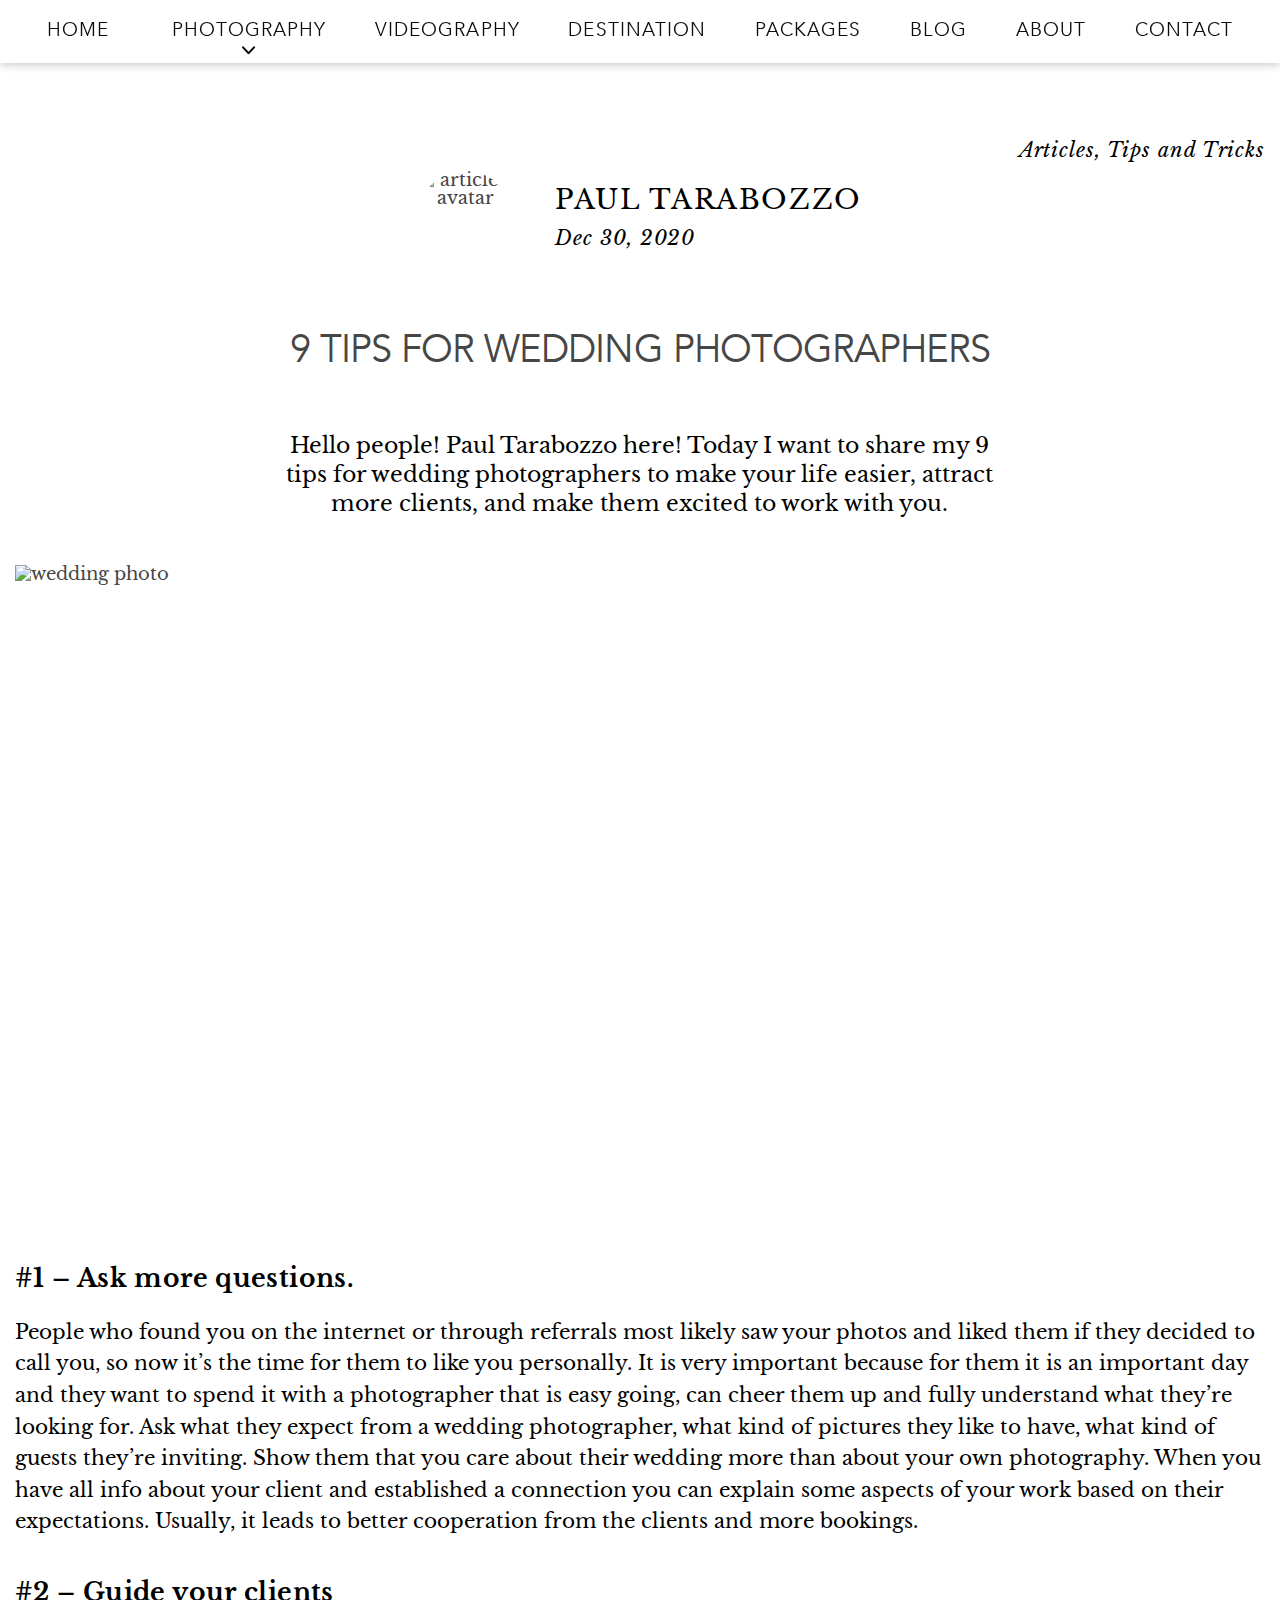
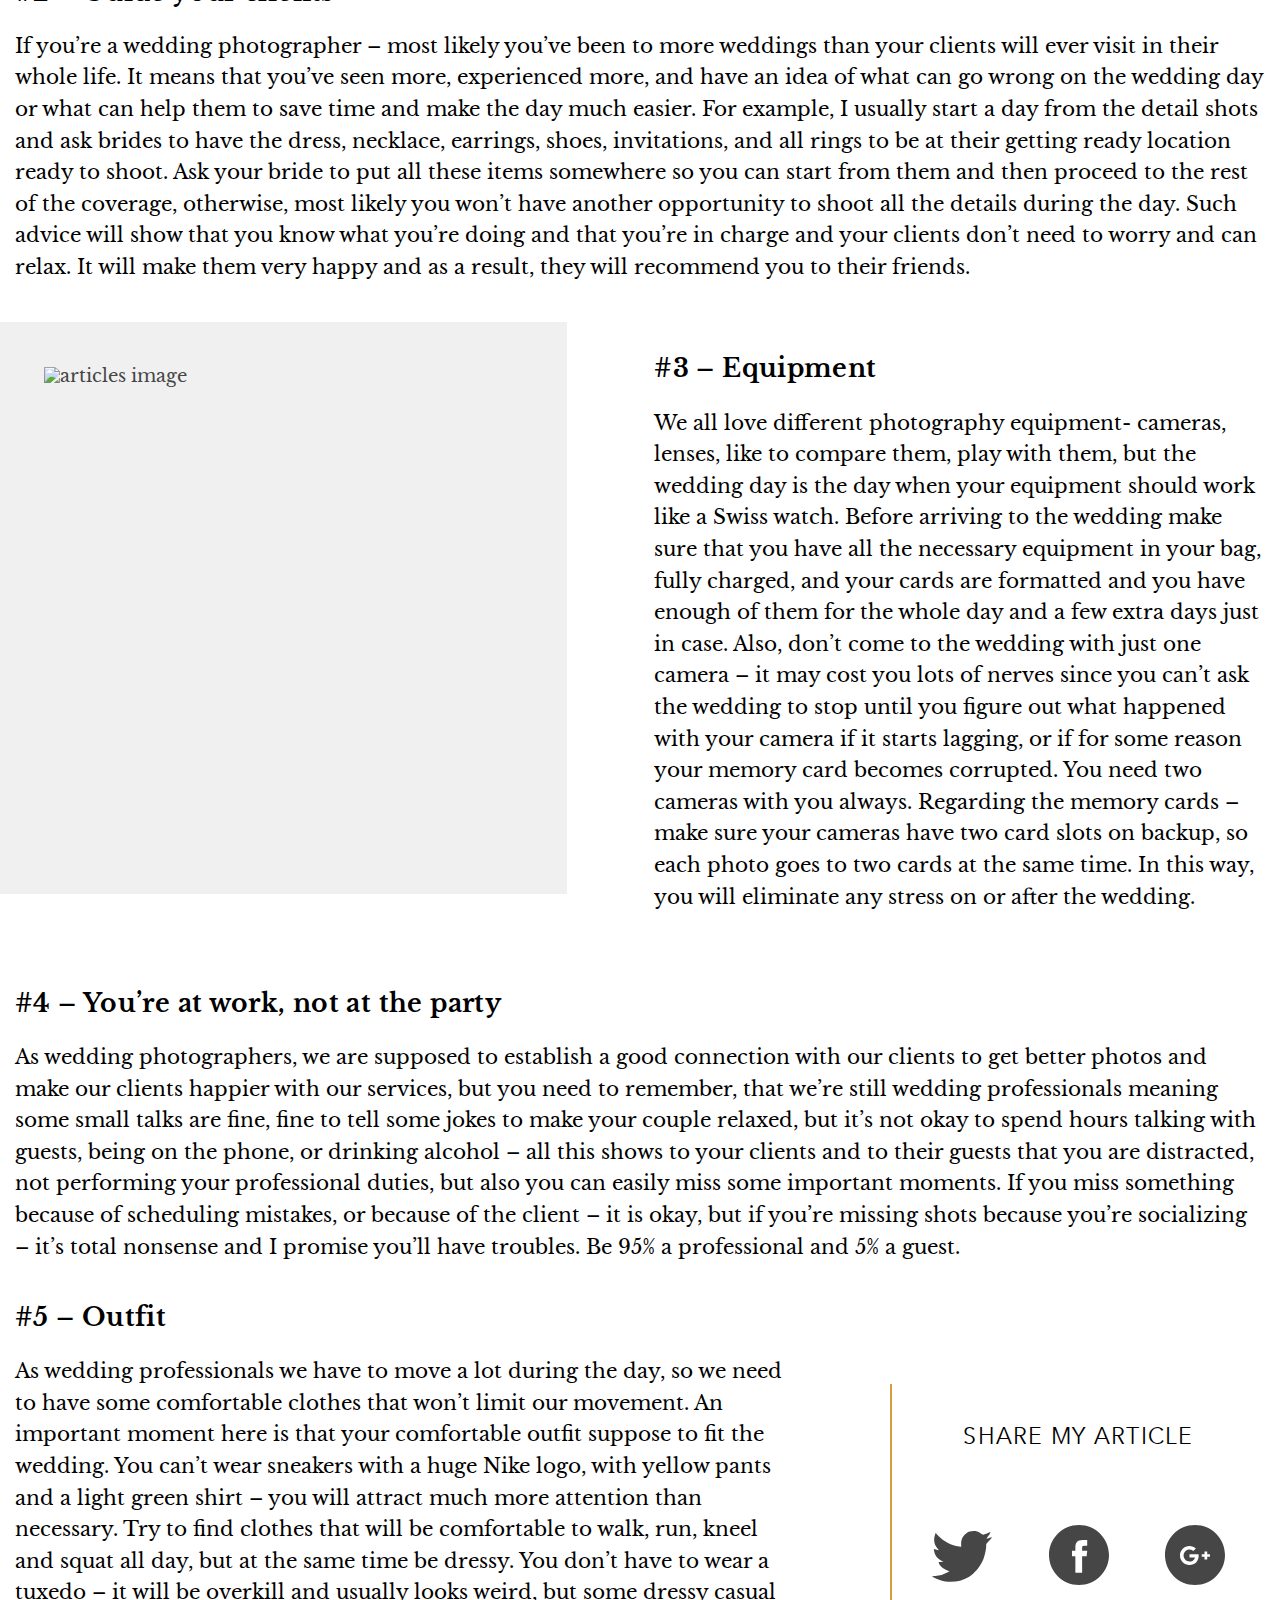
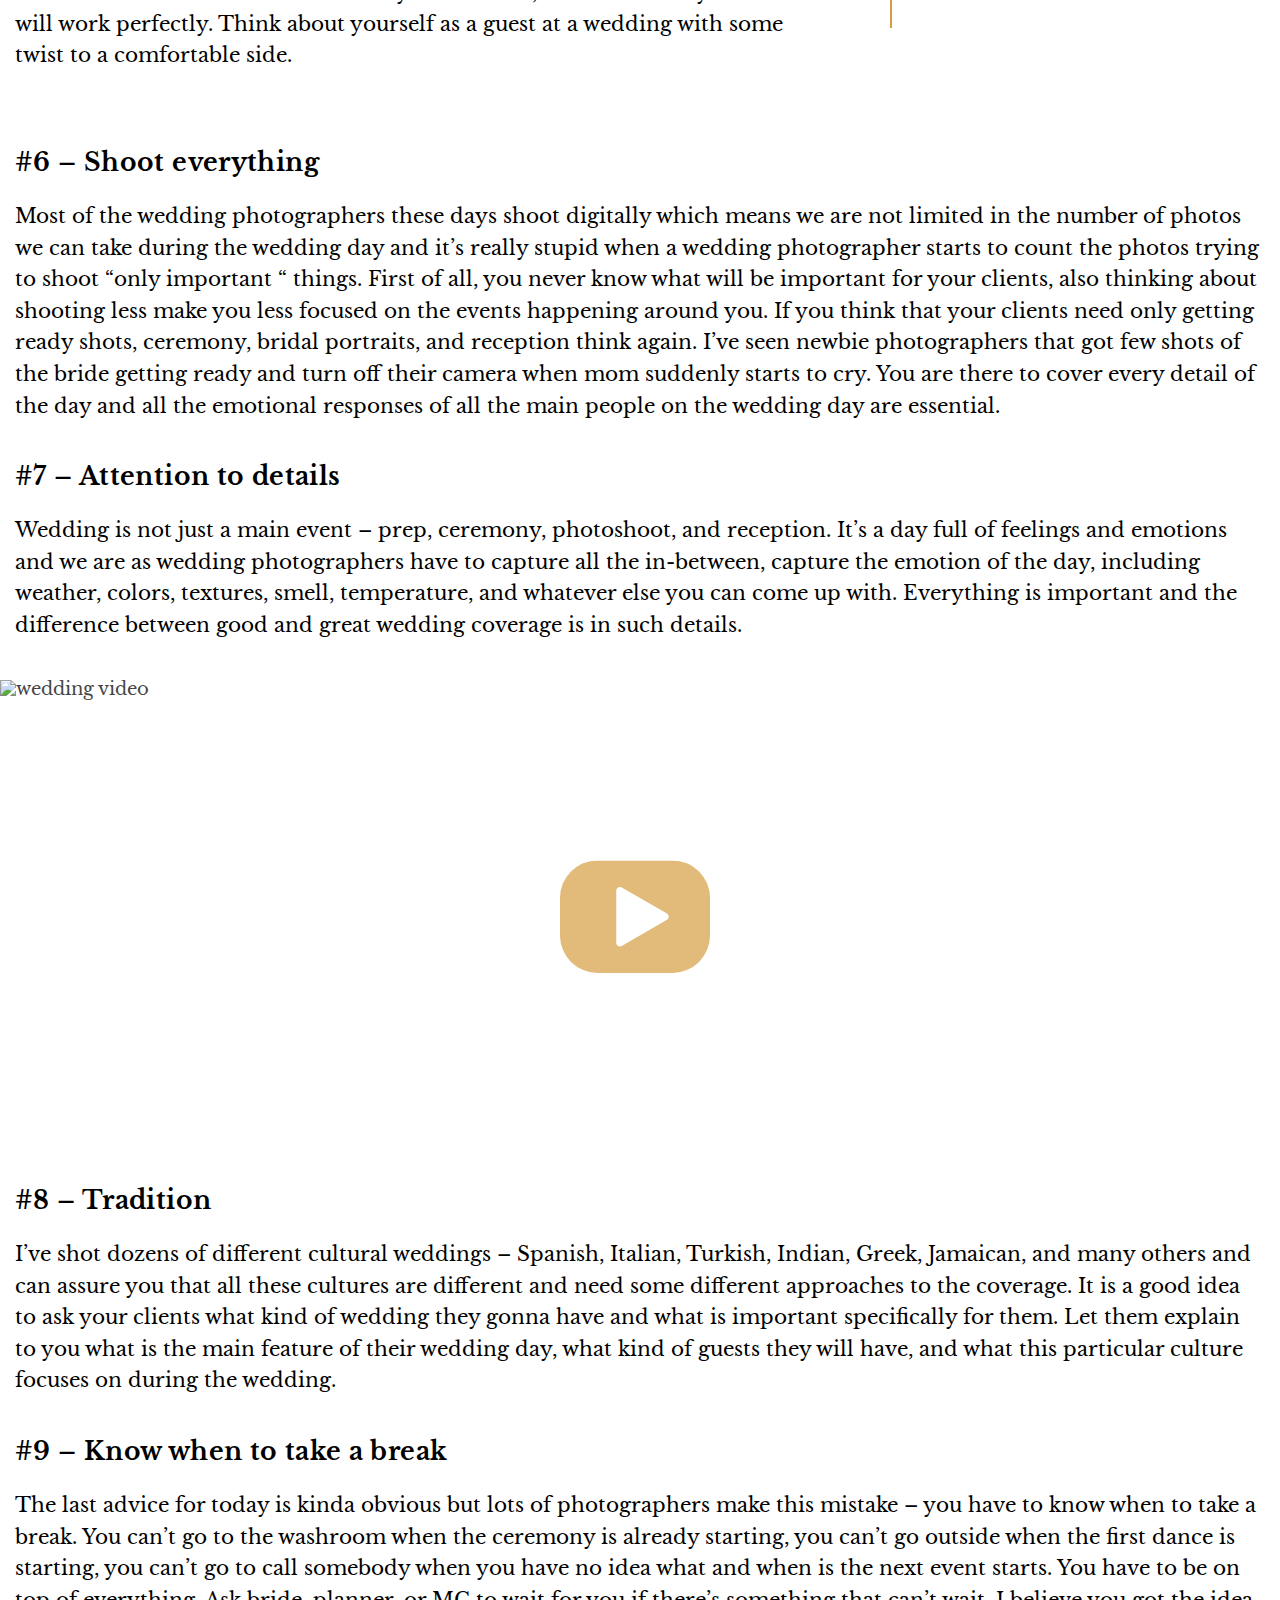
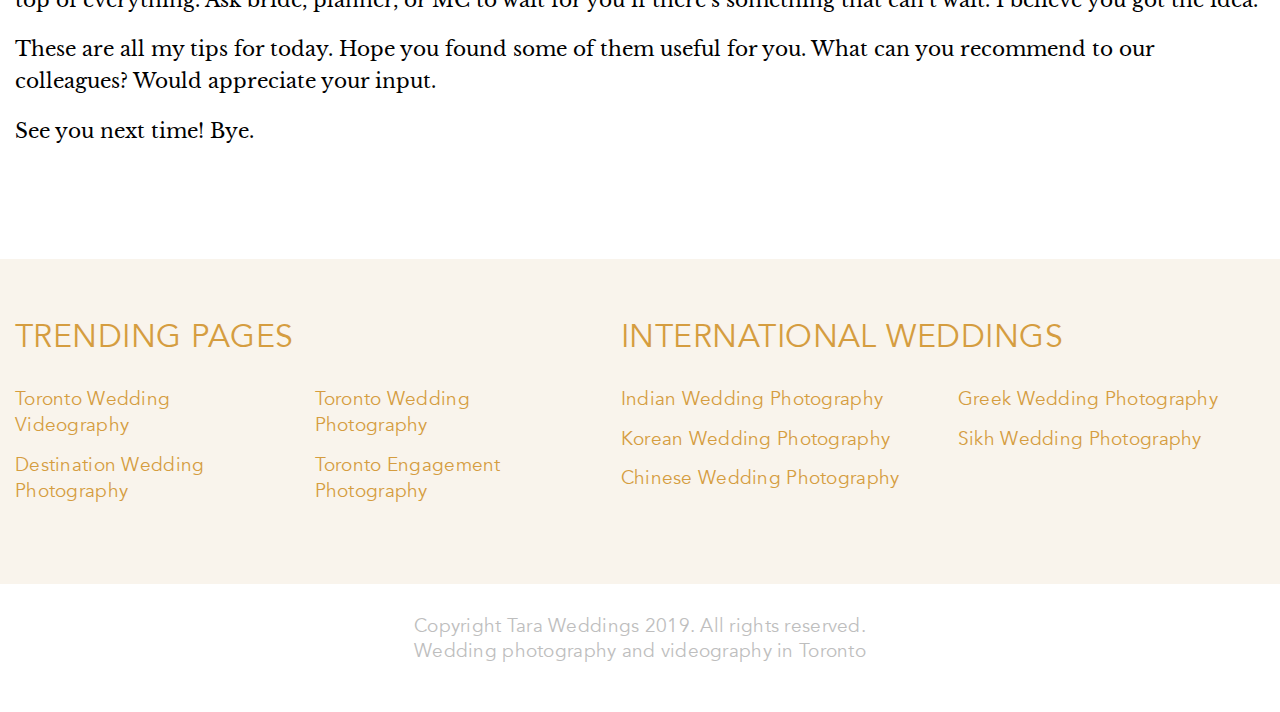
==== article.html @ 94c71ccd "Add files via upload" ====
<!DOCTYPE html>
<html lang="en">

<head>
	<title>Article</title>
	<meta charset="UTF-8">
	<meta name="format-detection" content="telephone=no">
	<link rel="stylesheet" href="css/style.min.css?_v=20220122193313">
	<link rel="shortcut icon" href="favicon.ico">
	<!-- <meta name="robots" content="noindex, nofollow"> -->
	<meta name="viewport" content="width=device-width, initial-scale=1.0">
</head>

<body>
	<div class="wrapper">
		<header data-scroll-show class="header">
			<div id="navbar" data-da=".mobile-menu, 991.98, 0" class="header__menu menu">
				<div class="menu__container">
					<nav class="menu__body">
						<ul data-spollers="991.98,max" data-one-spoller class="menu__list">
							<li class="menu__item">
								<a href="index.html" class="menu__link">HOME</a>
							</li>
							<li class="menu__item">
								<a data-spoller href="" class="menu__link _icon-arrow-down">PHOTOGRAPHY</a>
								<ul class="menu__sub-list">
									<li class="menu__sub-item">
										<a href="#" class="menu__sub-link">WEDDINGS</a>
									</li>
									<li class="menu__sub-item">
										<a href="#" class="menu__sub-link">ENGAGEMENTS</a>
									</li>
									<li class="menu__sub-item">
										<a href="#" class="menu__sub-link">FAMILY</a>
									</li>
								</ul>
							</li>
							<li class="menu__item">
								<a href="" class="menu__link">VIDEOGRAPHY</a>
							</li>
							<li class="menu__item">
								<a href="" class="menu__link">DESTINATION</a>
							</li>
							<li class="menu__item">
								<a href="packages.html" class="menu__link">PACKAGES</a>
							</li>
							<li class="menu__item">
								<a href="blog.html" class="menu__link">BLOG</a>
							</li>
							<li class="menu__item">
								<a href="" class="menu__link">ABOUT</a>
							</li>
							<li class="menu__item">
								<a href="contact.html" class="menu__link">CONTACT</a>
							</li>
						</ul>
					</nav>
				</div>
			</div>
			<button type="button" class="icon-menu"><span></span></button>
			<div class="mobile-menu">
			</div>
		</header>
		<main class="page">

			<section class="page__articles articles">
				<div class="articles__container">
					<div class="articles__header">
						<div class="articles__label">Articles, Tips and Tricks</div>
						<div class="articles__logo">
							<div class="articles__avatar-ibg">
								<picture><source srcset="img/articles/avatar.webp" type="image/webp"><img src="img/articles/avatar.jpg?_v=1642872793766" alt="articles avatar"></picture>
							</div>
							<div class="articles__descr">
								<div class="articles__name">Paul Tarabozzo</div>
								<date class="articles__date">Dec 30, 2020</date>
							</div>
						</div>
						<h2 class="articles__title">9 TIPS FOR WEDDING PHOTOGRAPHERS </h2>
						<p class="articles__text">Hello people! Paul Tarabozzo here! Today I want to share my 9 tips for wedding
							photographers to make your life easier, attract more clients, and make them excited to work with you.</p>
					</div>
					<div class="articles__body">
						<div class="articles__main-image-ibg">
							<picture><source srcset="img/articles/main-img.webp" type="image/webp"><img src="img/articles/main-img.jpg?_v=1642872793766" alt="wedding photo"></picture>
						</div>
						<div class="articles__block">
							<div class="articles__subtitle subtitle">#1 – Ask more questions.</div>
							<p class="articles__info">People who found you on the internet or through referrals most likely saw your
								photos and liked them if they decided to call you, so now it’s the time for them to like you personally.
								It is very important because for them it is an important day and they want to spend it with a
								photographer
								that is easy going, can cheer them up and fully understand what they’re looking for. Ask what they
								expect
								from a wedding photographer, what kind of pictures they like to have, what kind of guests they’re
								inviting. Show them that you care about their wedding more than about your own photography. When you
								have
								all info about your client and established a connection you can explain some aspects of your work based
								on
								their expectations. Usually, it leads to better cooperation from the clients and more bookings.</p>
						</div>
						<div class="articles__block">
							<div class="articles__subtitle subtitle">#2 – Guide your clients</div>
							<p class="articles__info">If you’re a wedding photographer – most likely you’ve been to more weddings than
								your clients will ever visit in their whole life. It means that you’ve seen more, experienced more, and
								have an idea of what can go wrong on the wedding day or what can help them to save time and make the day
								much easier. For example, I usually start a day from the detail shots and ask brides to have the dress,
								necklace, earrings, shoes, invitations, and all rings to be at their getting ready location ready to
								shoot. Ask your bride to put all these items somewhere so you can start from them and then proceed to
								the
								rest of the coverage, otherwise, most likely you won’t have another opportunity to shoot all the details
								during the day. Such advice will show that you know what you’re doing and that you’re in charge and your
								clients don’t need to worry and can relax. It will make them very happy and as a result, they will
								recommend you to their friends.</p>
						</div>
						<div class="articles__inner articles__inner-mod">
							<div class="articles__image-ibg">
								<picture><source srcset="img/articles/01.webp" type="image/webp"><img src="img/articles/01.jpg?_v=1642872793766" alt="articles image"></picture>
							</div>
							<div class="articles__block">
								<div class="articles__subtitle subtitle">#3 – Equipment</div>
								<p class="articles__info">We all love different photography equipment- cameras, lenses, like to compare
									them, play with them, but the wedding day is the day when your equipment should work like a Swiss
									watch.
									Before arriving to the wedding make sure that you have all the necessary equipment in your bag, fully
									charged, and your cards are formatted and you have enough of them for the whole day and a few extra
									days
									just in case. Also, don’t come to the wedding with just one camera – it may cost you lots of nerves
									since you can’t ask the wedding to stop until you figure out what happened with your camera if it
									starts
									lagging, or if for some reason your memory card becomes corrupted. You need two cameras with you
									always.
									Regarding the memory cards – make sure your cameras have two card slots on backup, so each photo goes
									to
									two cards at the same time. In this way, you will eliminate any stress on or after the wedding.</p>
							</div>
						</div>
						<div class="articles__block">
							<div class="articles__subtitle subtitle">#4 – You’re at work, not at the party</div>
							<p class="articles__info">As wedding photographers, we are supposed to establish a good connection with
								our
								clients to get better photos and make our clients happier with our services, but you need to remember,
								that we’re still wedding professionals meaning some small talks are fine, fine to tell some jokes to
								make
								your couple relaxed, but it’s not okay to spend hours talking with guests, being on the phone, or
								drinking
								alcohol – all this shows to your clients and to their guests that you are distracted, not performing
								your
								professional duties, but also you can easily miss some important moments. If you miss something because
								of
								scheduling mistakes, or because of the client – it is okay, but if you’re missing shots because you’re
								socializing – it’s total nonsense and I promise you’ll have troubles. Be 95% a professional and 5% a
								guest.</p>
						</div>
						<div class="articles__inner">
							<div class="articles__block">
								<div class="articles__subtitle subtitle">#5 – Outfit</div>
								<p class="articles__info">As wedding professionals we have to move a lot during the day, so we need to
									have some comfortable clothes that won’t limit our movement. An important moment here is that your
									comfortable outfit suppose to fit the wedding. You can’t wear sneakers with a huge Nike logo, with
									yellow pants and a light green shirt – you will attract much more attention than necessary. Try to
									find
									clothes that will be comfortable to walk, run, kneel and squat all day, but at the same time be
									dressy.
									You don’t have to wear a tuxedo – it will be overkill and usually looks weird, but some dressy casual
									will work perfectly. Think about yourself as a guest at a wedding with some twist to a comfortable
									side.
								</p>
							</div>
							<div class="articles__social">
								<div class="articles__social-label">SHARE MY ARTICLE</div>
								<div class="articles__social-wrapper">
									<a class="articles__social-icon" href="#">
										<svg width="60" height="60" viewBox="0 0 60 60" fill="none" xmlns="http://www.w3.org/2000/svg">
											<path d="M29.1334 19.4984L29.2635 21.6932L27.0958 21.4244C19.2055 20.3942 12.3123 16.9005 6.45964 11.0328L3.59832 8.12141L2.86132 10.2714C1.3006 15.0641 2.29773 20.1255 5.54922 23.5296C7.28336 25.4108 6.89318 25.6796 3.9018 24.5598C2.86132 24.2015 1.9509 23.9327 1.86419 24.0671C1.56072 24.3806 2.6012 28.4566 3.42491 30.0691C4.5521 32.3087 6.84982 34.5035 9.36432 35.8024L11.4886 36.8326L8.97414 36.8774C6.54635 36.8774 6.45964 36.9222 6.71976 37.8628C7.58683 40.7742 11.0117 43.8648 14.8268 45.2086L17.5147 46.1492L15.1737 47.5825C11.7054 49.6429 7.63018 50.8075 3.55497 50.8971C1.60407 50.9419 0 51.121 0 51.2554C0 51.7033 5.2891 54.2116 8.36719 55.197C17.6014 58.1085 28.5698 56.8543 36.807 51.8825C42.6597 48.344 48.5123 41.3117 51.2436 34.5035C52.7176 30.8754 54.1916 24.2463 54.1916 21.0661C54.1916 19.0057 54.3217 18.7369 56.7495 16.2734C58.1801 14.8401 59.5241 13.2724 59.7842 12.8245C60.2177 11.9735 60.1744 11.9735 57.9634 12.7349C54.2783 14.0787 53.7581 13.8995 55.5789 11.8839C56.9229 10.4506 58.527 7.85267 58.527 7.09122C58.527 6.95684 57.8767 7.1808 57.1397 7.58392C56.3593 8.03183 54.6252 8.7037 53.3246 9.10682L50.9835 9.86827L48.8592 8.39016C47.6886 7.58392 46.0412 6.68809 45.1741 6.41935C42.9631 5.79227 39.5816 5.88185 37.5873 6.59851C32.1682 8.61412 28.7432 13.8099 29.1334 19.4984Z" fill="#464646" />
										</svg>
									</a>
									<a class="articles__social-icon" href="#">
										<svg width="60" height="60" viewBox="0 0 60 60" fill="none" xmlns="http://www.w3.org/2000/svg">
											<path fill-rule="evenodd" clip-rule="evenodd" d="M30 0C13.4315 0 0 13.4315 0 30C0 46.5685 13.4315 60 30 60C46.5685 60 60 46.5685 60 30C60 13.4315 46.5685 0 30 0ZM33.127 31.3178V47.6393H26.3739V31.3184H23.0001V25.6939H26.3739V22.317C26.3739 17.7285 28.279 15 33.6916 15H38.1977V20.6251H35.3811C33.2741 20.6251 33.1347 21.4112 33.1347 22.8781L33.127 25.6933H38.2296L37.6325 31.3178H33.127Z" fill="#464646" />
										</svg>
									</a>
									<a class="articles__social-icon" href="#">
										<svg width="60" height="60" viewBox="0 0 60 60" fill="none" xmlns="http://www.w3.org/2000/svg">
											<path fill-rule="evenodd" clip-rule="evenodd" d="M0 30C0 13.4315 13.4315 0 30 0C46.5685 0 60 13.4315 60 30C60 46.5685 46.5685 60 30 60C13.4315 60 0 46.5685 0 30ZM24.51 29.1429V32.4H29.9158C29.6979 33.7979 28.2818 36.4986 24.51 36.4986C21.2556 36.4986 18.6003 33.8114 18.6003 30.5C18.6003 27.1886 21.2556 24.5014 24.51 24.5014C26.3618 24.5014 27.601 25.2886 28.309 25.9672L30.8962 23.4836C29.235 21.9364 27.0835 21 24.51 21C19.2403 21 14.9783 25.2479 14.9783 30.5C14.9783 35.7522 19.2403 40 24.51 40C30.0111 40 33.6604 36.1457 33.6604 30.7172C33.6604 30.0929 33.5923 29.6179 33.5106 29.1429H24.51ZM42.2117 29.1428H44.9351V31.8571H42.2117V34.5714H39.4884V31.8571H36.7651V29.1428H39.4884V26.4286H42.2117V29.1428Z" fill="#464646" />
										</svg>
									</a>
								</div>
							</div>
						</div>
						<div class="articles__block">
							<div class="articles__subtitle subtitle">#6 – Shoot everything</div>
							<p class="articles__info">Most of the wedding photographers these days shoot digitally which means we are
								not limited in the number of photos we can take during the wedding day and it’s really stupid when a
								wedding photographer starts to count the photos trying to shoot “only important “ things. First of all,
								you never know what will be important for your clients, also thinking about shooting less make you less
								focused on the events happening around you. If you think that your clients need only getting ready
								shots, ceremony, bridal portraits, and reception think again. I’ve seen newbie photographers that got
								few shots of the bride getting ready and turn off their camera when mom suddenly starts to cry. You are
								there to cover every detail of the day and all the emotional responses of all the main people on the
								wedding day are essential.</p>
						</div>
						<div class="articles__block">
							<div class="articles__subtitle subtitle">#7 – Attention to details</div>
							<p class="articles__info">Wedding is not just a main event – prep, ceremony, photoshoot, and reception.
								It’s a day full of feelings and emotions and we are as wedding photographers have to capture all the
								in-between, capture the emotion of the day, including weather, colors, textures, smell, temperature, and
								whatever else you can come up with. Everything is important and the difference between good and great
								wedding coverage is in such details.</p>
						</div>
						<div class="articles__video">
							<div class="articles__video-image-ibg">
								<picture><source srcset="img/articles/video-bg.webp" type="image/webp"><img src="img/articles/video-bg.jpg?_v=1642872793766" alt="wedding video"></picture>
							</div>
							<div class="articles__video-button" data-popup="#video">
								<svg width="200" height="150" viewBox="0 0 200 150" fill="none" xmlns="http://www.w3.org/2000/svg">
									<rect width="200" height="150" rx="50" fill="#D59D40" fill-opacity="0.7" />
									<path d="M142.125 70.4534C142.451 70.6413 142.613 70.7353 142.723 70.8066C145.759 72.7781 145.759 77.2219 142.723 79.1934C142.613 79.2647 142.451 79.3587 142.125 79.5466L82.875 113.755C82.5494 113.943 82.3866 114.037 82.27 114.096C79.0448 115.739 75.1963 113.517 75.0069 109.903C75 109.772 75 109.584 75 109.208V40.792C75 40.416 75 40.2281 75.0069 40.0973C75.1963 36.4826 79.0448 34.2606 82.27 35.904C82.3866 35.9634 82.5494 36.0574 82.875 36.2454L142.125 70.4534Z" fill="white" />
								</svg>
							</div>
						</div>
						<div class="articles__block">
							<div class="articles__subtitle subtitle">#8 – Tradition</div>
							<p class="articles__info">I’ve shot dozens of different cultural weddings – Spanish, Italian, Turkish,
								Indian, Greek, Jamaican, and many others and can assure you that all these cultures are different and
								need some different approaches to the coverage. It is a good idea to ask your clients what kind of
								wedding they gonna have and what is important specifically for them. Let them explain to you what is the
								main feature of their wedding day, what kind of guests they will have, and what this particular culture
								focuses on during the wedding.</p>
						</div>
						<div class="articles__block">
							<div class="articles__subtitle subtitle">#9 – Know when to take a break</div>
							<p class="articles__info">The last advice for today is kinda obvious but lots of photographers make this
								mistake – you have to know when to take a break. You can’t go to the washroom when the ceremony is
								already starting, you can’t go outside when the first dance is starting, you can’t go to call somebody
								when you have no idea what and when is the next event starts. You have to be on top of everything. Ask
								bride, planner, or MC to wait for you if there’s something that can’t wait. I believe you got the idea.
							</p>
							<p class="articles__info">These are all my tips for today. Hope you found some of them useful for you.
								What can you recommend to our colleagues? Would appreciate your input.
							</p>
							<p class="articles__info">See you next time! Bye.
							</p>
						</div>
					</div>
				</div>
			</section>

		</main>
		<footer class="footer">
			<div class="footer__header header-footer">
				<div class="header-footer__container">
					<div data-spollers="991.98" class="header-footer__column">
						<div class="header-footer__item">
							<button type="button" data-spoller class="header-footer__title _icon-arrow-down">TRENDING PAGES</button>
							<div class="header-footer__spoller">
								<div class="header-footer__inner">
									<div class="header-footer__block">
										<a class="header-footer__link" href="#">Toronto Wedding Videography</a>
										<a class="header-footer__link" href="#">Destination Wedding Photography</a>
									</div>
									<div class="header-footer__block">
										<a class="header-footer__link" href="#">Toronto Wedding Photography</a>
										<a class="header-footer__link" href="#">Toronto Engagement Photography</a>
									</div>
								</div>
							</div>
						</div>
					</div>
					<div data-spollers="991.98" class="header-footer__column">
						<div class="header-footer__item">
							<button type="button" data-spoller class="header-footer__title _icon-arrow-down">INTERNATIONAL WEDDINGS</button>
							<div class="header-footer__spoller">
								<div class="header-footer__inner">
									<div class="header-footer__block">
										<a class="header-footer__link" href="#">Indian Wedding Photography</a>
										<a class="header-footer__link" href="#">Korean Wedding Photography</a>
										<a class="header-footer__link" href="#">Chinese Wedding Photography</a>
									</div>
									<div class="header-footer__block">
										<a class="header-footer__link" href="#">Greek Wedding Photography</a>
										<a class="header-footer__link" href="#">Sikh Wedding Photography</a>
									</div>
								</div>
							</div>
						</div>
					</div>
				</div>
			</div>
			<div class="footer__copy copy-footer">
				<div class="copy-footer__container">
					<div class="copy-footer__body">
						<p>Copyright Tara Weddings 2019. All rights reserved.</p>
						<p> Wedding photography and videography in Toronto</p>
					</div>
				</div>
			</div>
		</footer>
	</div>
	<div id="video" aria-hidden="true" class="popup">
		<div class="popup__wrapper">
			<div class="popup__content">
				<iframe src="https://www.youtube.com/embed/ywnK_hHfkiA" title="YouTube video player" frameborder="0" allow="accelerometer; autoplay; clipboard-write; encrypted-media; gyroscope; picture-in-picture" allowfullscreen></iframe>
			</div>
		</div>
	</div>
	</div>
	<script src="js/app.min.js?_v=20220122193313"></script>
</body>

</html>
---- css/style.min.css ----
@font-face{font-family:Avenir;font-display:swap;src:url(../fonts/Avenir-Black.woff2) format("woff2"),url(../fonts/Avenir-Black.woff) format("woff");font-weight:900;font-style:normal}@font-face{font-family:Avenir;font-display:swap;src:url(../fonts/Avenir-Book.woff2) format("woff2"),url(../fonts/Avenir-Book.woff) format("woff");font-weight:500;font-style:normal}@font-face{font-family:Avenir;font-display:swap;src:url(../fonts/Avenir-Oblique.woff2) format("woff2"),url(../fonts/Avenir-Oblique.woff) format("woff");font-weight:400;font-style:normal}@font-face{font-family:LibreBaskerville;font-display:swap;src:url(../fonts/LibreBaskerville-Bold.woff2) format("woff2"),url(../fonts/LibreBaskerville-Bold.woff) format("woff");font-weight:700;font-style:normal}@font-face{font-family:"Baskerville SemiBold";font-display:swap;src:url("../fonts/Baskerville SemiBold.woff2") format("woff2"),url("../fonts/Baskerville SemiBold.woff") format("woff");font-weight:600;font-style:normal}@font-face{font-family:LibreBaskerville;font-display:swap;src:url(../fonts/LibreBaskerville-Italic.woff2) format("woff2"),url(../fonts/LibreBaskerville-Italic.woff) format("woff");font-weight:400;font-style:italic}@font-face{font-family:LibreBaskerville;font-display:swap;src:url(../fonts/LibreBaskerville-Regular.woff2) format("woff2"),url(../fonts/LibreBaskerville-Regular.woff) format("woff");font-weight:400;font-style:normal}@font-face{font-family:icons;font-display:swap;src:url(../fonts/icons.woff2) format("woff2"),url(../fonts/icons.woff) format("woff");font-weight:400;font-style:normal}.select_contact-us__select .select__value::before,[class*=_icon-]:before{font-family:icons;font-style:normal;font-weight:400;font-variant:normal;text-transform:none;line-height:1;-webkit-font-smoothing:antialiased;-moz-osx-font-smoothing:grayscale}[class*=_icon-]:before{display:block}._icon-rub:before{content:"\e900"}._icon-spoller-arrow:before{content:"\e901"}._icon-user:before{content:"\e902"}._icon-phone:before{content:"\e903"}._icon-search:before{content:"\e904"}._icon-mail:before{content:"\e905"}._icon-logo:before{content:"\e906"}._icon-favorite:before{content:"\e907"}._icon-footer-location:before{content:"\e908"}._icon-location:before{content:"\e909"}._icon-cart:before{content:"\e90a"}._icon-clock:before{content:"\e90b"}._icon-compare:before{content:"\e90c"}._icon-back-arrow:before{content:"\e90d"}._icon-arrow-down:before{content:"\e90e"}*{padding:0;margin:0;border:0}*,:after,:before{-webkit-box-sizing:border-box;box-sizing:border-box}body,html{height:100%;min-width:320px}body{color:#000;line-height:1;font-family:LibreBaskerville;font-size:1.125rem;-ms-text-size-adjust:100%;-moz-text-size-adjust:100%;-webkit-text-size-adjust:100%;-webkit-font-smoothing:antialiased;-moz-osx-font-smoothing:grayscale}button,input,textarea{font-family:LibreBaskerville;font-size:inherit}button{cursor:pointer;color:inherit;background-color:inherit}a{color:inherit}a:link,a:visited{text-decoration:none}a:hover{text-decoration:none}ul li{list-style:none}img{vertical-align:top}h1,h2,h3,h4,h5,h6{font-weight:inherit;font-size:inherit}body{font-weight:400;color:#464646}.wrapper{min-height:100%;display:-webkit-box;display:-ms-flexbox;display:flex;-webkit-box-orient:vertical;-webkit-box-direction:normal;-ms-flex-direction:column;flex-direction:column;overflow:hidden;position:relative}.wrapper>main{-webkit-box-flex:1;-ms-flex:1 1 auto;flex:1 1 auto}.wrapper>*{min-width:0}.wrapper::before{content:"";position:absolute;top:0;bottom:0;left:0;right:0;width:100%;height:100%;background-color:rgba(0,0,0,.25);z-index:1;opacity:0;visibility:hidden;-webkit-transition:all .5s ease 0s;-o-transition:all .5s ease 0s;transition:all .5s ease 0s}.wrapper ._active::before{opacity:1;visibility:visible}[class*=__container]{max-width:100rem;-webkit-box-sizing:content-box;box-sizing:content-box;margin:0 auto;padding:0 .9375rem}.button{display:-webkit-inline-box;display:-ms-inline-flexbox;display:inline-flex;-webkit-box-pack:center;-ms-flex-pack:center;justify-content:center;-webkit-box-align:center;-ms-flex-align:center;align-items:center;font-family:Avenir;font-weight:500;padding-top:.375rem;padding-bottom:.375rem;text-align:center;letter-spacing:-.055em;color:#fff;background-color:#d59d40;-webkit-box-shadow:0 0 16px rgba(0,0,0,.9);box-shadow:0 0 16px rgba(0,0,0,.9);border-radius:.3125rem;max-width:19rem;-webkit-transition:all .5s ease 0s;-o-transition:all .5s ease 0s;transition:all .5s ease 0s}.button._fw{width:100%}input[type=email],input[type=tel],input[type=text],textarea{-webkit-appearance:none;-moz-appearance:none;appearance:none}input[type=email]:focus,input[type=tel]:focus,input[type=text]:focus,textarea:focus{outline:0}.input{border-radius:0!important;width:100%;display:block;padding:0 20px}.input::-webkit-input-placeholder{opacity:1;-webkit-transition:opacity .3s ease;transition:opacity .3s ease}.input::-moz-placeholder{opacity:1;-moz-transition:opacity .3s ease;transition:opacity .3s ease}.input:-ms-input-placeholder{opacity:1;-ms-transition:opacity .3s ease;transition:opacity .3s ease}.input::-ms-input-placeholder{opacity:1;-ms-transition:opacity .3s ease;transition:opacity .3s ease}.input::placeholder{opacity:1;-webkit-transition:opacity .3s ease;-o-transition:opacity .3s ease;transition:opacity .3s ease}.input:focus{outline:transparent}.input:focus::-webkit-input-placeholder{-webkit-transition:opacity .3s ease;transition:opacity .3s ease;opacity:0}.input:focus::-moz-placeholder{-moz-transition:opacity .3s ease;transition:opacity .3s ease;opacity:0}.input:focus:-ms-input-placeholder{-ms-transition:opacity .3s ease;transition:opacity .3s ease;opacity:0}.input:focus::-ms-input-placeholder{-ms-transition:opacity .3s ease;transition:opacity .3s ease;opacity:0}.input:focus::placeholder{-webkit-transition:opacity .3s ease;-o-transition:opacity .3s ease;transition:opacity .3s ease;opacity:0}textarea.input{resize:none;padding:0 0}.select{position:relative}.select__body{position:relative}.select__title{color:inherit;text-align:left;border:1px solid #d9d9d9;background-color:#fff;cursor:pointer;width:100%;border-radius:4px}.select__value{display:-webkit-box;display:-ms-flexbox;display:flex;-webkit-box-align:center;-ms-flex-align:center;align-items:center;height:30px;padding:0 15px;-webkit-box-pack:justify;-ms-flex-pack:justify;justify-content:space-between;-webkit-box-orient:horizontal;-webkit-box-direction:reverse;-ms-flex-direction:row-reverse;flex-direction:row-reverse}.select__value:before{content:"";-ms-flex-item-align:stretch;-ms-grid-row-align:stretch;align-self:stretch;-webkit-box-flex:0;-ms-flex:0 0 10px;flex:0 0 10px;-webkit-transition:all .3s ease 0s;-o-transition:all .3s ease 0s;transition:all .3s ease 0s;display:-webkit-box;display:-ms-flexbox;display:flex;-webkit-box-pack:center;-ms-flex-pack:center;justify-content:center;-webkit-box-align:center;-ms-flex-align:center;align-items:center}._select-open .select__value:before{-webkit-transform:rotate(-180deg);-ms-transform:rotate(-180deg);transform:rotate(-180deg)}.select__text{-webkit-box-flex:1;-ms-flex:1 1 auto;flex:1 1 auto}.select__input{width:100%;background-color:transparent;height:100%}.select__options{color:#000;position:absolute;top:29px;border-radius:0 0 4px 4px;min-width:100%;left:0;background-color:#fff;border-top:0;border:1px solid #d9d9d9;border-top:0;padding:10px 0 5px 0}.select__scroll{overflow-y:auto;overflow-x:hidden;max-height:200px}.select__option{width:100%;display:block;text-align:left;cursor:pointer;padding:5px 15px;color:inherit}.select__option._select-selected{background-color:#eee}.select__row{display:-webkit-inline-box;display:-ms-inline-flexbox;display:inline-flex;-webkit-box-align:center;-ms-flex-align:center;align-items:center}.select._select-open{z-index:5}.select_contact-us__select{max-width:24.0625rem;width:100%}.select_contact-us__select .select__label{position:absolute;top:50%;left:0;-webkit-transform:translate(16px,-50%);-ms-transform:translate(16px,-50%);transform:translate(16px,-50%);background-color:#fff;letter-spacing:.015em;z-index:10}.select_contact-us__select .select__title{font-family:Avenir;font-weight:500;color:#d1d1d1;line-height:1.380952381;border:1px solid #d7d7d7;border-radius:.3125rem;color:rgba(0,0,0,.5)}.select_contact-us__select .select__value{position:relative}.select_contact-us__select .select__value::before{content:"\e90e";font-size:.6875rem;margin-left:1.25em;color:#d59d40;z-index:2}.select_contact-us__select .select__content{line-height:1.380952381;color:#000;letter-spacing:.015em}.select_contact-us__select .select__options{padding:0}.select_contact-us__select .select__option{font-family:Avenir;font-weight:500;padding:10px 15px;border-radius:5px!important}._select-tag{cursor:pointer}body::after{content:"";background-color:rgba(0,0,0,.5);position:fixed;width:100%;height:100%;top:0;left:0;opacity:0;-webkit-transition:opacity .8s ease 0s;-o-transition:opacity .8s ease 0s;transition:opacity .8s ease 0s;pointer-events:none}body.popup-show::after{opacity:1}.popup{position:fixed;top:0;left:0;bottom:0;right:0;z-index:100;padding:30px 10px;-webkit-transition:visibility .8s ease 0s;-o-transition:visibility .8s ease 0s;transition:visibility .8s ease 0s;visibility:hidden}.popup_show{visibility:visible;overflow:auto}.popup_show .popup__content{visibility:visible;-webkit-transform:scale(1);-ms-transform:scale(1);transform:scale(1)}.popup__wrapper{display:-webkit-box;display:-ms-flexbox;display:flex;-webkit-box-orient:vertical;-webkit-box-direction:normal;-ms-flex-direction:column;flex-direction:column;-webkit-box-align:center;-ms-flex-align:center;align-items:center;min-height:100%;-webkit-box-flex:1;-ms-flex:1 1 auto;flex:1 1 auto;width:100%;height:100%;display:flex;-webkit-box-pack:center;-ms-flex-pack:center;justify-content:center;align-items:center}.popup__content{visibility:hidden;-webkit-transform:scale(0);-ms-transform:scale(0);transform:scale(0);-webkit-transition:-webkit-transform .3s ease 0s;transition:-webkit-transform .3s ease 0s;-o-transition:transform .3s ease 0s;transition:transform .3s ease 0s;transition:transform .3s ease 0s,-webkit-transform .3s ease 0s;background-color:#eee;padding:10px;width:100%;height:100%;max-height:550px;max-width:1200px;border-radius:20px}.lock .popup__content{visibility:visible}.popup__content iframe{width:100%;height:100%}[class*=-ibg]{position:relative}[class*=-ibg] img{position:absolute;width:100%;height:100%;top:0;left:0;-o-object-fit:cover;object-fit:cover}[class*=-ibg_contain] img{-o-object-fit:contain;object-fit:contain}.swiper-pagination-bullet{width:.625rem;height:.625rem;background-color:#d59d40;border-radius:50%;-webkit-transition:background-color .5s ease 0s;-o-transition:background-color .5s ease 0s;transition:background-color .5s ease 0s;position:relative}.swiper-pagination-bullet::before{content:"";position:absolute;top:.0625rem;left:.0625rem;width:.5rem;height:.5rem;background-color:#fff;border-radius:50%;-webkit-transition:background-color .5s ease 0s;-o-transition:background-color .5s ease 0s;transition:background-color .5s ease 0s}.swiper-pagination-bullet-active{width:.625rem;height:.625rem;background-color:#fff;border-radius:50%;-webkit-transition:background-color .5s ease 0s;-o-transition:background-color .5s ease 0s;transition:background-color .5s ease 0s;position:relative}.swiper-pagination-bullet-active::after{content:"";position:absolute;top:.0625rem;left:.0625rem;width:.5rem;height:.5rem;border-radius:50%;background-color:#d59d40;-webkit-transition:background-color .5s ease 0s;-o-transition:background-color .5s ease 0s;transition:background-color .5s ease 0s}.swiper-pagination-bullet-active::before{content:"";position:absolute;top:-.0625rem;left:-.0625rem;width:.75rem;height:.75rem;border-radius:50%;background-color:#d59d40;-webkit-transition:background-color .5s ease 0s;-o-transition:background-color .5s ease 0s;transition:background-color .5s ease 0s;z-index:-1}.main-header{background-color:#0d0a09;height:100vh;overflow:hidden}.main-header-mod{height:auto}.main-header__container{position:relative;height:100vh}.main-header__container-mod{height:auto}.main-header__contact{font-family:Avenir;font-weight:500;line-height:1.3548387097;letter-spacing:.05em;color:#464646;display:-webkit-box;display:-ms-flexbox;display:flex;-webkit-box-pack:justify;-ms-flex-pack:justify;justify-content:space-between;-webkit-box-align:center;-ms-flex-align:center;align-items:center}.main-header__phone{-webkit-transition:color .5s ease 0s;-o-transition:color .5s ease 0s;transition:color .5s ease 0s;z-index:1}.main-header__mail{-webkit-transition:color .5s ease 0s;-o-transition:color .5s ease 0s;transition:color .5s ease 0s;z-index:1}.main-header__image{position:absolute;width:100%;height:100%;left:0;mix-blend-mode:screen}.main-header__image-ibg{max-height:29.8125rem;padding:11.0416666667%}.main-header__image-ibg img{max-height:29.8125rem}.main-header__title{mix-blend-mode:luminosity}.main-header__title img{width:102%;height:100vh;-o-object-fit:cover;object-fit:cover}.header{-webkit-transition:all .5s ease 0s;-o-transition:all .5s ease 0s;transition:all .5s ease 0s}.header._header-scroll{-webkit-transition:all .5s ease 0s;-o-transition:all .5s ease 0s;transition:all .5s ease 0s}.header__menu{-webkit-box-shadow:0 0 .625rem rgba(0,0,0,.3);box-shadow:0 0 .625rem rgba(0,0,0,.3);position:relative;min-height:78px;z-index:2}.mobile-header__image-ibg{padding:26.2096774194%}.mobile-header__image-ibg img{max-height:32.5rem}.menu__container{padding:0 1.25em}.menu__list{display:-webkit-box;display:-ms-flexbox;display:flex;-ms-flex-pack:distribute;justify-content:space-around;-ms-flex-wrap:wrap;flex-wrap:wrap}.menu__item{position:relative;display:-webkit-box;display:-ms-flexbox;display:flex;-webkit-box-align:center;-ms-flex-align:center;align-items:center;-webkit-box-orient:vertical;-webkit-box-direction:normal;-ms-flex-direction:column;flex-direction:column;cursor:pointer}.menu__link{font-family:Avenir;font-weight:500;line-height:1.16;letter-spacing:.055em;color:#0d0a09;-webkit-transition:color .5s ease 0s;-o-transition:color .5s ease 0s;transition:color .5s ease 0s;display:-webkit-box;display:-ms-flexbox;display:flex}.menu__link::before{position:relative;bottom:-28px;left:50%}.menu__sub-list{position:absolute;-webkit-transform:translate(0,80px);-ms-transform:translate(0,80px);transform:translate(0,80px);background:rgba(255,255,255,.9);-webkit-transition:all .5s ease 0s;-o-transition:all .5s ease 0s;transition:all .5s ease 0s;opacity:0;visibility:hidden}.menu__sub-item{text-align:center}.menu__sub-link{font-family:Avenir;font-weight:500;line-height:1.16;-webkit-transition:color .5s ease 0s;-o-transition:color .5s ease 0s;transition:color .5s ease 0s}.icon-menu{display:none}.mobile-menu{position:fixed;top:0;bottom:0;background:#fff;width:40%;-webkit-box-shadow:0 0 .9375rem rgba(0,0,0,.3);box-shadow:0 0 .9375rem rgba(0,0,0,.3);overflow:auto;opacity:0;left:-100%;-webkit-transition:all .5s ease 0s;-o-transition:all .5s ease 0s;transition:all .5s ease 0s;z-index:5}.menu-open .mobile-menu{left:0;opacity:1}.menu-open .header{background-color:transparent!important}.menu-open .wrapper::before{opacity:1;visibility:visible}.footer{font-family:Avenir;font-weight:500}.footer__header{background-color:#f9f4ec}.footer__copy{text-align:center}.header-footer__item{color:#d59d40}.header-footer__title{font-family:Avenir,sans-serif;font-weight:500;line-height:1.3783783784;letter-spacing:.015em;-webkit-transition:color .5s ease 0s;-o-transition:color .5s ease 0s;transition:color .5s ease 0s}.header-footer__title:not(:last-child){margin-bottom:.8378378378em}.header-footer__title::before{font-size:.625rem;-webkit-transition:all .5s ease 0s;-o-transition:all .5s ease 0s;transition:all .5s ease 0s}.header-footer__inner{display:-webkit-box;display:-ms-flexbox;display:flex;gap:1.875rem}.header-footer__block{-webkit-box-flex:1;-ms-flex:1 1 100%;flex:1 1 100%}.header-footer__link{display:inline-block;line-height:1.380952381;letter-spacing:.015em;-webkit-transition:color 1s ease 0s;-o-transition:color 1s ease 0s;transition:color 1s ease 0s;position:relative}.header-footer__link:not(:last-child){margin-bottom:.7142857143em}.copy-footer__body p{line-height:1.380952381;text-align:center;letter-spacing:.015em;color:#bebebe}.main-section{position:relative;text-align:right;padding-top:4.5rem}.main-section__image{position:absolute;width:100%;height:100%;top:0;left:0;z-index:-1}.main-section__image img{width:70%}.main-section__body{display:-webkit-box;display:-ms-flexbox;display:flex;-webkit-box-orient:vertical;-webkit-box-direction:normal;-ms-flex-direction:column;flex-direction:column;-webkit-box-align:end;-ms-flex-align:end;align-items:flex-end}.main-section__block{width:100%;padding-bottom:6.25rem}.main-section__info{width:100%;position:relative}.main-section__info::before{content:"";position:absolute;right:-10.125rem;top:50%;-webkit-transform:translate(0,-50%);-ms-transform:translate(0,-50%);transform:translate(0,-50%);background-color:#f0f0f0;z-index:-1}.main-section__title{line-height:1.0588235294;letter-spacing:-.05em;color:#464646}.main-section__subtitle{font-family:Avenir;font-weight:500;color:#d59d40;line-height:1.3658536585;letter-spacing:-.025em}.main-section__subtitle:not(:last-child){margin-bottom:.487804878em}.main-section__text{max-width:42.5rem;line-height:1.375;text-align:center;margin-left:auto;letter-spacing:.025em}.main-section__text span{display:block;font-weight:600}.main-section__list{display:-webkit-box;display:-ms-flexbox;display:flex;-webkit-box-orient:vertical;-webkit-box-direction:normal;-ms-flex-direction:column;flex-direction:column;-webkit-box-pack:center;-ms-flex-pack:center;justify-content:center;width:64%}.main-section__list::after{content:"";position:absolute;left:68%;top:0;width:.1875rem;height:27.8125rem;-webkit-transform:translate(0,-10%);-ms-transform:translate(0,-10%);transform:translate(0,-10%);background-color:#d59d40}.main-section__item:not(:last-child){margin-bottom:1.1428571429em}.main-section__link{font-family:Avenir;font-weight:500;display:inline-block;font-size:1.375rem;line-height:1.1428571429;letter-spacing:.06em;color:#d59d40;-webkit-transition:all .5s ease 0s;-o-transition:all .5s ease 0s;transition:all .5s ease 0s}.main-section__link._spoller-active{color:#000}.main-section__sub-list{font-style:italic;line-height:1.0833333333;letter-spacing:.06em;color:#000;position:absolute;top:50%;-webkit-transform:translate(0,-50%);-ms-transform:translate(0,-50%);transform:translate(0,-50%)}.main-section__sub-list p{text-align:left}.main-section__spoller{padding:2.25rem 0 3.125rem 0}.article{min-height:29.4375rem;text-align:center;display:-webkit-box;display:-ms-flexbox;display:flex;-webkit-box-orient:vertical;-webkit-box-direction:normal;-ms-flex-direction:column;flex-direction:column;-webkit-box-pack:end;-ms-flex-pack:end;justify-content:flex-end;-webkit-box-align:center;-ms-flex-align:center;align-items:center;position:relative;margin-top:-8px}.article__image{position:absolute;width:100%;height:100%;top:0;left:0;z-index:-1}.article__text{font-family:Avenir;font-weight:500;line-height:1.36;letter-spacing:-.065em;color:#fff}.article__btn{margin:0 0 2.6875rem 0}.reviews{margin:0 0 12.5rem 0;position:relative}.reviews__decor-first{position:absolute;right:28%;top:-50px;width:18.75rem;height:50%;z-index:-1}.reviews__decor-first img{-o-object-fit:contain;object-fit:contain}.reviews__decor-second{position:absolute;left:0;bottom:-50px;width:18.75rem;height:50%;-webkit-transform:rotate(-180deg);-ms-transform:rotate(-180deg);transform:rotate(-180deg);z-index:-1}.reviews__decor-second img{-o-object-fit:contain;object-fit:contain}.reviews__container{position:relative}.reviews__inner{display:-webkit-box;display:-ms-flexbox;display:flex;-webkit-box-pack:justify;-ms-flex-pack:justify;justify-content:space-between;-webkit-box-align:start;-ms-flex-align:start;align-items:flex-start}.reviews__slider{-webkit-box-flex:1;-ms-flex:1 1 auto;flex:1 1 auto}.reviews__info{-webkit-box-flex:0;-ms-flex:0 0 400px;flex:0 0 400px;margin-left:1.875rem}.slider-reviews{position:relative}.slider-reviews::before{content:"";position:absolute;width:3px;height:100%;top:0;right:0;background-color:#fff;z-index:1}.slider-reviews__arrows{position:absolute;width:100%;height:0;top:18.75rem;z-index:10;display:-webkit-box;display:-ms-flexbox;display:flex;-webkit-box-pack:justify;-ms-flex-pack:justify;justify-content:space-between;-webkit-box-align:center;-ms-flex-align:center;align-items:center}.slider-reviews__arrows-left{position:relative;left:-25px}.slider-reviews__arrows-right{position:relative;right:0;-webkit-transform:rotate(-180deg);-ms-transform:rotate(-180deg);transform:rotate(-180deg)}.slider-reviews__dotts{display:-webkit-box;display:-ms-flexbox;display:flex;-webkit-box-pack:center;-ms-flex-pack:center;justify-content:center;-webkit-box-align:center;-ms-flex-align:center;align-items:center;position:absolute;bottom:15px;left:50%;-webkit-transform:translate(-50%,0);-ms-transform:translate(-50%,0);transform:translate(-50%,0);gap:.625rem;-webkit-transition:all .5s ease 0s;-o-transition:all .5s ease 0s;transition:all .5s ease 0s}.slider-reviews__slide{position:relative;padding:6.5625rem 2.5rem}.slider-reviews__slide::before{content:"";position:absolute;right:0;top:0;bottom:0;width:3px;height:100%;background-color:#d59d40}.slider-reviews__box{text-align:center}.slider-reviews__title{font-family:Avenir;font-weight:500;line-height:1.3;letter-spacing:.06em;text-transform:uppercase;color:#d59d40}.slider-reviews__title:not(:last-child){margin-bottom:.1666666667em}.slider-reviews__subtitle{font-family:Avenir;font-weight:500;line-height:1.2916666667;color:#000}.slider-reviews__subtitle:not(:last-child){margin-bottom:1.4166666667em}.slider-reviews__text{line-height:1.4444444444;color:#000;text-align:left;max-width:98%}.info-reviews__body{text-align:center;position:relative;padding:6.5625rem 1.5625rem 1.5625rem}.info-reviews__body::before{content:"";position:absolute;top:7.5rem;left:0;background-color:#f0f0f0;width:100%;min-height:31.625rem;z-index:-1}.info-reviews__title{font-family:Avenir;font-weight:500;line-height:1.3;letter-spacing:.06em;text-transform:uppercase;color:#000}.info-reviews__title:not(:last-child){margin-bottom:.1666666667em}.info-reviews__subtitle{font-family:Avenir;font-style:italic;line-height:1.2916666667;text-transform:lowercase;letter-spacing:.06em;color:#000}.info-reviews__subtitle:not(:last-child){margin-bottom:1.4166666667em}.info-reviews__text{line-height:1.4444444444;color:#000;text-align:right}.info-reviews__text:not(:last-child){margin-bottom:1.6666666667em}.info-reviews__text:not(:last-child){margin-bottom:.3125rem}.packages{position:relative;min-height:29.375rem;text-align:center;display:-webkit-box;display:-ms-flexbox;display:flex;-webkit-box-orient:vertical;-webkit-box-direction:normal;-ms-flex-direction:column;flex-direction:column;-webkit-box-pack:end;-ms-flex-pack:end;justify-content:flex-end;-webkit-box-align:center;-ms-flex-align:center;align-items:center;margin:0 0 10.625rem 0}.packages__image{position:absolute;width:100%;height:100%;top:0;left:0;z-index:-1}.packages__inner{position:absolute;-webkit-transform:translate(-70%,58px);-ms-transform:translate(-70%,58px);transform:translate(-70%,58px)}.packages__block{max-width:31.25rem;background-color:rgba(244,244,244,.7);padding:1.25rem .3125rem}.packages__title{font-family:Avenir;font-weight:500;line-height:1.4;letter-spacing:-.035em;color:#fff}.packages__subtitle{font-family:Avenir;font-weight:500;line-height:1.48;letter-spacing:.055em;color:#464646;position:relative}.packages__subtitle:not(:last-child){margin-bottom:.84em}.packages__subtitle::before{content:"";position:absolute;left:-30px;bottom:0;background-color:#d59d40;width:550px}.packages__text{font-style:italic;line-height:1.0833333333;letter-spacing:.06em;padding:0 0 3.75rem 0}.packages__btn{max-width:13.75rem;-webkit-box-shadow:0 0 5px rgba(0,0,0,.3);box-shadow:0 0 5px rgba(0,0,0,.3)}.faq{position:relative}.faq__inner{display:-webkit-box;display:-ms-flexbox;display:flex;-webkit-box-pack:justify;-ms-flex-pack:justify;justify-content:space-between}.faq__column{-webkit-box-flex:0;-ms-flex:0 1 33.333%;flex:0 1 33.333%;background-color:#fbf5ec}.faq__column:nth-child(2){margin-top:auto}.faq__column:nth-child(2) .faq__text{max-width:15rem;text-align:right;position:relative;top:-50px;left:14.375rem}.faq__column:nth-child(2) .faq__box{padding:0}.faq__box{position:relative;padding:50px 24px}.faq__box--modify{overflow:visible}.faq__block:not(:last-child){margin:0 0 1.25rem 0}.faq__title{font-family:Avenir;font-weight:500;line-height:1;letter-spacing:.06em;color:#d59d40}.faq__title:not(:last-child){margin-bottom:.7142857143em}.faq__text{font-style:italic;line-height:1.25;letter-spacing:.045em;color:#000}.faq__image{position:absolute;top:12.5rem;left:50%;-webkit-transform:translate(-50%,0);-ms-transform:translate(-50%,0);transform:translate(-50%,0);max-width:43.875rem}.faq__image::before{content:"";position:absolute;bottom:225px;left:0;background-color:#d59d40;width:115%;height:5px;-webkit-transform:rotate(-44deg) translate(-10px,0);-ms-transform:rotate(-44deg) translate(-10px,0);transform:rotate(-44deg) translate(-10px,0)}.faq__image img{-o-object-fit:contain;object-fit:contain}.faq__main-title{font-family:Avenir;font-weight:500;font-size:10rem;line-height:1;letter-spacing:.015em;color:#d59d40;position:relative;text-align:center;top:-8.125rem;z-index:2}.faq__main-subtitle{font-family:Avenir;font-weight:500;position:relative;text-align:center;color:#d59d40;line-height:1.2142857143;letter-spacing:-.015em;text-transform:uppercase;top:-9.375rem;z-index:2}.stories__slider{position:relative}.stories__slide-title{line-height:1;letter-spacing:-.045em;color:#464646}.stories__slide-title:not(:last-child){margin-bottom:.024em}.stories__slide-subtitle{font-family:Avenir;font-weight:500;line-height:1.3658536585;letter-spacing:-.025em;color:#d59d40}.stories__slide-subtitle:not(:last-child){margin-bottom:.3170731707em}.stories__slide-text{line-height:1.4583333333;letter-spacing:.015em;color:#000;max-width:75rem}.stories__controls{display:-webkit-box;display:-ms-flexbox;display:flex;-webkit-box-pack:center;-ms-flex-pack:center;justify-content:center;-webkit-box-align:center;-ms-flex-align:center;align-items:center}.stories__controls-dotts{display:-webkit-box;display:-ms-flexbox;display:flex;-webkit-box-pack:center;-ms-flex-pack:center;justify-content:center;-webkit-box-align:center;-ms-flex-align:center;align-items:center;position:relative;bottom:15px;gap:.625rem;-webkit-transition:all .5s ease 0s;-o-transition:all .5s ease 0s;transition:all .5s ease 0s}.view-more{position:relative}.view-more__inner{position:absolute;width:100%;max-height:45.25rem}.view-more__inner::before{content:"";position:absolute;top:0;left:0;background-color:rgba(255,255,255,.65);width:100%;height:100%;z-index:1}.view-more__image-ibg{position:absolute;width:100%;height:100%}.view-more__image-ibg img{max-height:45.25rem;-o-object-position:left;object-position:left}.view-more__body{display:-webkit-box;display:-ms-flexbox;display:flex;-webkit-box-pack:center;-ms-flex-pack:center;justify-content:center;-webkit-box-align:center;-ms-flex-align:center;align-items:center;-webkit-box-orient:vertical;-webkit-box-direction:normal;-ms-flex-direction:column;flex-direction:column;position:relative;z-index:1}.view-more__title{font-family:Avenir;font-weight:500;line-height:1.3658536585;letter-spacing:-.025em;color:#464646}.view-more__title:not(:last-child){margin-bottom:.1219512195em}.view-more__text{font-style:italic;line-height:1.0833333333;text-align:center;letter-spacing:.06em;color:#000}.view-more__text:not(:last-child){margin-bottom:2.625em}.info__body{display:-webkit-box;display:-ms-flexbox;display:flex;-webkit-box-pack:justify;-ms-flex-pack:justify;justify-content:space-between;gap:1.875rem}.header-info{text-align:center;position:relative}.header-info::after{content:"";position:absolute;right:0;top:0;background-color:#d59d40;width:63.8231631382%}.header-info::before{content:"";position:absolute;left:0;bottom:0;background-color:#d59d40;width:63.8231631382%}.header-info__title{font-family:Avenir;font-weight:500;line-height:1.14;letter-spacing:-.06em;text-transform:uppercase;color:#d59d40;position:relative}.header-info__subtitle{line-height:1;letter-spacing:-.015em;color:#464646;position:relative;text-transform:lowercase;bottom:.625rem}.header-info__text{font-family:Avenir;font-weight:500;line-height:1.25;letter-spacing:.015em;text-transform:uppercase;color:#464646;position:relative}.block-info{-webkit-box-flex:0;-ms-flex:0 1 46%;flex:0 1 46%;display:-webkit-box;display:-ms-flexbox;display:flex;-webkit-box-pack:start;-ms-flex-pack:start;justify-content:flex-start;-webkit-box-align:center;-ms-flex-align:center;align-items:center;position:relative;-webkit-box-orient:vertical;-webkit-box-direction:normal;-ms-flex-direction:column;flex-direction:column}.block-info::before{content:"";position:absolute;top:-1.5625rem;left:50%;-webkit-transform:translate(-50%,0);-ms-transform:translate(-50%,0);transform:translate(-50%,0);width:61.6176470588%;height:94.6050096339%;background:#f0f0f0;z-index:-1}.block-info__name{font-family:Avenir;font-weight:500;line-height:1.2790697674;text-transform:uppercase;color:#d59d40;text-align:center}.block-info__name:not(:last-child){margin-bottom:.9069767442em}.block-info__text{line-height:1.4583333333;text-align:center;letter-spacing:.015em;color:#000;max-width:37.5rem}.block-info__text:not(:last-child){margin-bottom:3.875em}.block-info__button{margin-top:auto;position:relative;bottom:1.5625rem}.quote{position:relative}.quote__inner{max-height:47.0625rem;position:relative}.quote__image-ibg{padding:24.53125%}.quote__image-ibg img{max-height:47.0625rem}.quote__body{width:100%;position:absolute;bottom:1.25rem;left:50%;-webkit-transform:translate(-50%,0);-ms-transform:translate(-50%,0);transform:translate(-50%,0)}.quote__body::before{content:"";position:absolute;top:0;left:0;width:100%;height:100%;background-color:rgba(255,255,255,.85)}.quote__box{display:-webkit-box;display:-ms-flexbox;display:flex;-webkit-box-pack:center;-ms-flex-pack:center;justify-content:center;-webkit-box-align:end;-ms-flex-align:end;align-items:flex-end;-webkit-box-orient:vertical;-webkit-box-direction:normal;-ms-flex-direction:column;flex-direction:column;position:relative;z-index:2}.quote__descr{font-family:Avenir;font-weight:500;line-height:1;color:#d59d40}.quote__text{position:absolute;bottom:-43.6363636364%;right:0;font-family:Avenir;font-weight:500;line-height:1.3658536585;letter-spacing:-.025em;color:#464646}.contact__column{-webkit-box-flex:0;-ms-flex:0 1 49%;flex:0 1 49%;position:relative;z-index:2}.contact__inner--mod{background-color:#f0f0f0}.contact__link{position:relative}.contact__text{line-height:1.4583333333;letter-spacing:.015em;color:#000}.contact__text:not(:last-child){margin-bottom:2.375em}.contact__text--mobile{display:block}.link-contact{display:-webkit-box;display:-ms-flexbox;display:flex;-webkit-box-align:center;-ms-flex-align:center;align-items:center;-webkit-box-pack:end;-ms-flex-pack:end;justify-content:flex-end}.link-contact__link{font-family:Avenir;font-weight:500;line-height:1.3548387097;letter-spacing:-.08em;color:#464646;-webkit-transition:color .5s ease 0s;-o-transition:color .5s ease 0s;transition:color .5s ease 0s}.link-contact__icon path{-webkit-transition:fill .5s ease 0s;-o-transition:fill .5s ease 0s;transition:fill .5s ease 0s}.packages-page__inner{text-align:center;display:-webkit-box;display:-ms-flexbox;display:flex;-webkit-box-orient:vertical;-webkit-box-direction:normal;-ms-flex-direction:column;flex-direction:column;-webkit-box-align:center;-ms-flex-align:center;align-items:center}.packages-page__title{line-height:1;letter-spacing:-.05em;color:#464646;position:relative;z-index:2}.packages-page__subtitle{font-family:Avenir;font-weight:500;line-height:1.3658536585;letter-spacing:-.025em;color:#d59d40;position:relative;bottom:1.0625rem;left:-3.125rem;z-index:2}.packages-page__text{line-height:1.3333333333;color:#000}.packages-page__slider{position:relative}.packages-page__slider::before{content:"";position:absolute;right:0;top:0;width:.3125rem;height:100%;background-color:#fff;z-index:2}.packages-page__arrows{position:absolute;top:50%;left:0;-webkit-transform:translate(0,-50%);-ms-transform:translate(0,-50%);transform:translate(0,-50%);display:-webkit-box;display:-ms-flexbox;display:flex;-webkit-box-pack:justify;-ms-flex-pack:justify;justify-content:space-between;width:100%;z-index:2}.packages-page__arrows-right{-webkit-transform:rotate(-180deg);-ms-transform:rotate(-180deg);transform:rotate(-180deg)}.packages-page__slide{text-align:center;position:relative}.packages-page__slide::before{content:"";position:absolute;right:0;top:0;height:100%;background-color:#d59d40}.packages-page__label{position:absolute;top:-.2777777778em;right:39%;font-family:Avenir;font-style:italic;font-weight:500;line-height:1.35;color:#d59d40}.packages-page__name{font-family:Avenir;font-weight:500;line-height:1.3658536585;letter-spacing:-.025em}.packages-page__name:not(:last-child){margin-bottom:1.1219512195em}.packages-page__name span{color:#d59d40}.packages-page__body{padding:.3125rem}.packages-page__descr{font-family:Avenir;font-weight:500;line-height:1.4285714286}.packages-page__descr:not(:last-child){margin-bottom:.4761904762em}.packages-page__descr-disabled{color:#d1d1d1}.packages-page__old-price{display:inline-block;font-family:Avenir;font-weight:500;line-height:1;color:#bebebe;position:relative}.packages-page__old-price:not(:last-child){margin-bottom:.3em}.packages-page__old-price::before{content:"";position:absolute;left:-.5em;bottom:.4em;-webkit-transform:rotate(-14.86deg);-ms-transform:rotate(-14.86deg);transform:rotate(-14.86deg);width:150%;height:.125rem;background-color:#d59d40}.packages-page__new-price{font-family:Avenir;font-weight:500;line-height:1;color:#d59d40}.packages-page__new-price:not(:last-child){margin-bottom:.3571428571em}.packages-page__new-price sup{font-family:LibreBaskerville;font-weight:400;color:#bebebe;position:relative;top:.2142857143em;left:.2142857143em}.discount-packages__inner{display:-webkit-box;display:-ms-flexbox;display:flex;-webkit-box-align:start;-ms-flex-align:start;align-items:start;-webkit-box-pack:justify;-ms-flex-pack:justify;justify-content:space-between}.discount-packages__column{-webkit-box-flex:0;-ms-flex:0 1 50%;flex:0 1 50%}.discount-packages__body{position:relative}.discount-packages__text{font-family:Avenir;font-weight:500;line-height:1.2;text-align:center;color:#000;max-width:37.5rem;margin-left:auto;margin-right:auto}.discount-packages__text:not(:last-child){margin-bottom:1.8857142857em}.discount-packages__buttons{display:-webkit-box;display:-ms-flexbox;display:flex;-webkit-box-pack:center;-ms-flex-pack:center;justify-content:center;-webkit-box-align:center;-ms-flex-align:center;align-items:center}.discount-packages__button{max-width:18.75rem}.discount-packages__border{border:2px solid #bebebe;text-align:center;max-width:100%}.discount-packages__border::before{content:"*";position:absolute;left:-2.9411764706%;top:-.9661835749%;width:3.125rem;height:1.875rem;display:-webkit-box;display:-ms-flexbox;display:flex;-webkit-box-pack:center;-ms-flex-pack:center;justify-content:center;-webkit-box-align:center;-ms-flex-align:center;align-items:center;background-color:#fff;color:#bebebe}.discount-packages__title{font-family:Avenir;font-weight:500;line-height:1.3783783784;letter-spacing:.01em;color:#d59d40;position:relative;z-index:2}.discount-packages__title:not(:last-child){margin-bottom:.1891891892em}.discount-packages__subtitle{font-family:Avenir;font-weight:500;line-height:1.15;letter-spacing:-.07em;color:#464646}.add-packages__main-title{text-align:center;line-height:1;letter-spacing:-.05em;color:#464646}.add-packages__subtitle{text-align:center;font-family:Avenir;font-weight:500;line-height:1.3658536585;letter-spacing:-.025em;color:#d59d40;position:relative}.add-packages__inner{display:-webkit-box;display:-ms-flexbox;display:flex;-webkit-box-align:start;-ms-flex-align:start;align-items:flex-start;-webkit-box-pack:end;-ms-flex-pack:end;justify-content:flex-end;-ms-flex-wrap:wrap;flex-wrap:wrap}.add-packages__block{-webkit-box-flex:0;-ms-flex:0 1 50%;flex:0 1 50%}.add-packages__block-mod::before{display:none!important}.add-packages__name{font-family:Avenir;font-weight:500;line-height:1.3658536585;letter-spacing:-.025em}.add-packages__name:not(:last-child){margin-bottom:.9512195122em}.add-packages__spollers{display:-webkit-box;display:-ms-flexbox;display:flex;-webkit-box-pack:center;-ms-flex-pack:center;justify-content:center}.add-packages__item{margin:0 0 1.3636363636em 0;-webkit-box-flex:1;-ms-flex:1 1 auto;flex:1 1 auto}.add-packages__title{font-family:Avenir;font-weight:500;line-height:1.1363636364;letter-spacing:.025em;color:#000;text-align:left;-webkit-transition:color .5s ease 0s;-o-transition:color .5s ease 0s;transition:color .5s ease 0s}.add-packages__title:not(:last-child){margin-bottom:.4545454545em}.add-packages__title._spoller-active{color:#d59d40}.add-packages__body{font-style:italic;line-height:1.0833333333;letter-spacing:.06em;color:#000;max-width:21.875rem}.add-packages__price{font-family:Avenir;font-weight:500;line-height:1.3658536585;letter-spacing:-.025em;-webkit-box-flex:0;-ms-flex:0 1 35%;flex:0 1 35%;color:#000}.contact-us{position:relative}.contact-us__container{display:-webkit-box;display:-ms-flexbox;display:flex;-webkit-box-pack:justify;-ms-flex-pack:justify;justify-content:space-between}.contact-us__body{padding:4.875rem 0 0 0;width:100%;position:relative;max-width:55.625rem}.contact-us__body::before{content:"";position:absolute;top:170px;left:0;width:100%;height:400px;background-color:rgba(240,240,240,.2);z-index:-1}.contact-us__title{text-align:center;line-height:1;letter-spacing:-.05em;color:#464646}.contact-us__title:not(:last-child){margin-bottom:.2529411765em}.contact-us__subtitle{font-family:Avenir;font-weight:500;line-height:1.35;color:#d59d40;text-align:right;position:relative}.contact-us__info{display:-webkit-box;display:-ms-flexbox;display:flex;-webkit-box-pack:justify;-ms-flex-pack:justify;justify-content:space-between;-ms-flex-wrap:wrap;flex-wrap:wrap}.contact-us__links{display:-ms-grid;display:grid;-ms-grid-columns:60px 1fr;grid-template-columns:60px 1fr;-ms-grid-rows:(1fr)[3];grid-template-rows:repeat(3,1fr);-webkit-box-align:center;-ms-flex-align:center;align-items:center}.contact-us__icon path{-webkit-transition:fill .5s ease 0s;-o-transition:fill .5s ease 0s;transition:fill .5s ease 0s}.contact-us__link{font-family:Avenir;font-weight:500;line-height:1.3548387097;letter-spacing:-.08em;color:#464646;-webkit-transition:color .5s ease 0s;-o-transition:color .5s ease 0s;transition:color .5s ease 0s}.contact-us__text{line-height:1.2916666667;color:#464646;max-width:25rem;padding-top:1.875rem}.contact-us__inputs{display:-ms-grid;display:grid;grid-template-columns:repeat(auto-fill,minmax(295px,auto))}.contact-us__input{font-family:Avenir;font-weight:500;max-height:3.75rem;border:1px solid #d7d7d7;border-radius:.3125rem!important;-webkit-transition:all .5s ease 0s;-o-transition:all .5s ease 0s;transition:all .5s ease 0s}.contact-us__input::-webkit-input-placeholder{font-family:Avenir;font-weight:500;line-height:1.380952381;letter-spacing:.015em;color:#d1d1d1}.contact-us__input::-moz-placeholder{font-family:Avenir;font-weight:500;line-height:1.380952381;letter-spacing:.015em;color:#d1d1d1}.contact-us__input:-ms-input-placeholder{font-family:Avenir;font-weight:500;line-height:1.380952381;letter-spacing:.015em;color:#d1d1d1}.contact-us__input::-ms-input-placeholder{font-family:Avenir;font-weight:500;line-height:1.380952381;letter-spacing:.015em;color:#d1d1d1}.contact-us__input::placeholder{font-family:Avenir;font-weight:500;line-height:1.380952381;letter-spacing:.015em;color:#d1d1d1}.contact-us__input:focus{border:1px solid #d59d40;-webkit-box-shadow:0 0 5px rgba(213,157,64,.3);box-shadow:0 0 5px rgba(213,157,64,.3)}.contact-us__input._form-error{border:1px solid red;-webkit-box-shadow:0 0 5px rgba(255,0,0,.3);box-shadow:0 0 5px rgba(255,0,0,.3)}.contact-us__area{font-family:Avenir;font-weight:500;resize:none;width:100%;height:100%;border:1px solid #d7d7d7;border-radius:.3125rem!important}.contact-us__area::-webkit-input-placeholder{font-family:Avenir;font-weight:500;line-height:1.380952381;letter-spacing:.015em;color:#d1d1d1}.contact-us__area::-moz-placeholder{font-family:Avenir;font-weight:500;line-height:1.380952381;letter-spacing:.015em;color:#d1d1d1}.contact-us__area:-ms-input-placeholder{font-family:Avenir;font-weight:500;line-height:1.380952381;letter-spacing:.015em;color:#d1d1d1}.contact-us__area::-ms-input-placeholder{font-family:Avenir;font-weight:500;line-height:1.380952381;letter-spacing:.015em;color:#d1d1d1}.contact-us__area::placeholder{font-family:Avenir;font-weight:500;line-height:1.380952381;letter-spacing:.015em;color:#d1d1d1}.contact-us__area:focus{border:1px solid #d59d40;-webkit-box-shadow:0 0 5px rgba(213,157,64,.3);box-shadow:0 0 5px rgba(213,157,64,.3)}.contact-us__actions{display:-webkit-box;display:-ms-flexbox;display:flex;-webkit-box-pack:justify;-ms-flex-pack:justify;justify-content:space-between;gap:1.25rem}.contact-us__image-ibg{position:relative;max-width:42.875rem;max-height:69.5625rem;padding-bottom:51.4824797844%;padding-left:41.7789757412%}.contact-us__image-ibg img{max-width:42.875rem}.blog__container{position:relative}.blog__header{text-align:center;margin:0 auto}.blog__header-title{line-height:1;letter-spacing:-.05em;color:#464646;position:relative;z-index:2}.blog__header-title:not(:last-child){margin-bottom:.2941176471em}.blog__header-text{line-height:1.3333333333;color:#464646;max-width:59.375%;margin:0 auto;position:relative;z-index:-1}.blog__header-text p:not(:last-child){margin-bottom:1.25em}.blog__header-text span{font-family:Avenir;font-weight:700;letter-spacing:.015em}.blog__body{display:-webkit-box;display:-ms-flexbox;display:flex;-webkit-box-pack:justify;-ms-flex-pack:justify;justify-content:space-between}.blog__column{-webkit-box-flex:0;-ms-flex:0 1 47%;flex:0 1 47%}.blog__button{display:block;margin-left:auto;margin-right:auto}.menu-blog{display:-webkit-box;display:-ms-flexbox;display:flex;-webkit-box-pack:justify;-ms-flex-pack:justify;justify-content:space-between;-webkit-box-align:center;-ms-flex-align:center;align-items:center;background-color:#fbf5ec;-webkit-box-shadow:0 2px 3px 0 rgba(213,157,64,.15);box-shadow:0 2px 3px 0 rgba(213,157,64,.15);padding:1.875rem 2.1875rem .9375rem;margin-left:-.9375rem;margin-right:-.9375rem}.menu-blog__title{font-family:Avenir;font-weight:500;line-height:1.1666666667;letter-spacing:.055em;color:#d59d40}.menu-blog__categories{display:-webkit-box;display:-ms-flexbox;display:flex;width:100%;-webkit-box-pack:justify;-ms-flex-pack:justify;justify-content:space-between;gap:1.5625rem;-ms-flex-wrap:wrap;flex-wrap:wrap}.menu-blog__btn{font-family:Avenir;font-weight:500;font-size:1.375rem;line-height:1.0909090909;letter-spacing:.06em;color:#000;-webkit-transition:color .5s ease 0s;-o-transition:color .5s ease 0s;transition:color .5s ease 0s}.menu-blog__btn.mixitup-control-active{color:#d59d40}.item-blog__title{font-family:Avenir;font-weight:500;line-height:1.3548387097;letter-spacing:-.08em;color:#000}.item-blog__title:not(:last-child){margin-bottom:.4838709677em}.item-blog__date{display:inline-block;font-style:italic;line-height:1.15;letter-spacing:.045em;color:#464646}.item-blog__date:not(:last-child){margin-bottom:1.7727272727em}.item-blog__image img{width:100%;height:100%;top:0;left:0;-o-object-fit:cover;object-fit:cover}.item-blog__text{line-height:1.5;color:#000}.item-blog__text:not(:last-child){margin-bottom:1.3636363636em}.item-blog__link{font-family:Avenir;font-weight:500;line-height:1.380952381;letter-spacing:.015em;color:#d59d40;border-left:2px solid #d59d40;-webkit-transition:color .5s ease 0s;-o-transition:color .5s ease 0s;transition:color .5s ease 0s;position:relative}.item-blog__link::before{content:"";position:absolute;background-color:#d59d40;width:0;height:100%;top:0;left:0;z-index:-1;-webkit-transition:width .4s ease-in-out 0s;-o-transition:width .4s ease-in-out 0s;transition:width .4s ease-in-out 0s}.articles__header{text-align:center}.articles__label{text-align:right;font-style:italic;line-height:1.1363636364;letter-spacing:.045em;color:#000}.articles__label:not(:last-child){margin-bottom:.4545454545em}.articles__logo{display:-webkit-box;display:-ms-flexbox;display:flex;-webkit-box-pack:center;-ms-flex-pack:center;justify-content:center;-webkit-box-align:center;-ms-flex-align:center;align-items:center}.articles__avatar-ibg{padding:3.75%;border-radius:50%;overflow:hidden}.articles__descr{display:-webkit-box;display:-ms-flexbox;display:flex;-webkit-box-orient:vertical;-webkit-box-direction:normal;-ms-flex-direction:column;flex-direction:column}.articles__name{line-height:1.1333333333;letter-spacing:.06em;text-transform:uppercase;color:#000}.articles__name:not(:last-child){margin-bottom:.4333333333em}.articles__date{font-style:italic;line-height:1.1363636364;letter-spacing:.045em;color:#000}.articles__title{font-family:Avenir;font-weight:500;line-height:1.3658536585;letter-spacing:-.025em;color:#464646}.articles__title:not(:last-child){margin-bottom:1.4634146341em}.articles__text{line-height:1.3333333333;color:#000;margin:0 auto}.articles__main-image-ibg{padding:26.1875%}.articles__subtitle{font-weight:600;line-height:1.25;letter-spacing:.015em;color:#000}.articles__subtitle:not(:last-child){margin-bottom:.8928571429em}.articles__info{line-height:1.5909090909;color:#000}.articles__info:not(:last-child){margin-bottom:.9090909091em}.articles__inner{display:-webkit-box;display:-ms-flexbox;display:flex;-webkit-box-pack:justify;-ms-flex-pack:justify;justify-content:space-between;-webkit-box-align:center;-ms-flex-align:center;align-items:center}.articles__inner-mod{position:relative}.articles__image-ibg{padding:22.875%}.articles__image-ibg img{max-width:45.8125rem;max-height:43.625rem}.articles__social{-webkit-box-flex:0;-ms-flex:0 0 23.4375rem;flex:0 0 23.4375rem;text-align:center}.articles__social-label{font-family:Avenir;font-weight:500;line-height:1.16;letter-spacing:.055em;color:#000}.articles__social-label:not(:last-child){margin-bottom:3.2em}.articles__social-wrapper{display:-webkit-box;display:-ms-flexbox;display:flex;-webkit-box-pack:justify;-ms-flex-pack:justify;justify-content:space-between;-webkit-box-align:center;-ms-flex-align:center;align-items:center;gap:2.5rem}.articles__social-icon path{-webkit-transition:fill .5s ease 0s;-o-transition:fill .5s ease 0s;transition:fill .5s ease 0s}.articles__video{position:relative}.articles__video-image-ibg{padding-left:100%;padding-bottom:37.5%;min-height:12.5rem}.articles__video-image-ibg img{max-height:37.5rem}.articles__video-button{position:absolute;top:50%;left:50%;-webkit-transform:translate(-40%,-35%);-ms-transform:translate(-40%,-35%);transform:translate(-40%,-35%);cursor:pointer}.articles__video-button rect{-webkit-transform:scale(.75);-ms-transform:scale(.75);transform:scale(.75);-webkit-transition:fill-opacity .5s ease 0s;-o-transition:fill-opacity .5s ease 0s;transition:fill-opacity .5s ease 0s}.articles__video-button path{-webkit-transform:scale(.75);-ms-transform:scale(.75);transform:scale(.75)}.swiper{overflow:hidden}.swiper-wrapper{width:100%;height:100%;-webkit-box-sizing:content-box;box-sizing:content-box;display:-webkit-box;display:-ms-flexbox;display:flex;position:relative}.swiper-vertical .swiper-wrapper{-webkit-box-orient:vertical;-webkit-box-direction:normal;-ms-flex-direction:column;flex-direction:column}.swiper-autoheight .swiper-wrapper{-webkit-box-align:start;-ms-flex-align:start;align-items:flex-start}.swiper-initialized .swiper-slide{-ms-flex-negative:0;flex-shrink:0}.swiper-android .swiper-slide,.swiper-android .swiper-wrapper{-webkit-transform:translate3d(0,0,0);transform:translate3d(0,0,0)}.swiper-button-lock{display:none!important}@media (min-width:29.99875em){.slider-reviews__dotts{display:none}.articles__descr{-webkit-box-align:start;-ms-flex-align:start;align-items:flex-start}}@media (min-width:47.99875em){.main-section__spoller{display:none}.packages__image-small{display:none}.stories__slider::before{content:"";position:absolute;top:0;right:0;height:100%;background:-webkit-gradient(linear,left top,right top,color-stop(25%,rgba(255,255,255,.15)),color-stop(55%,rgba(255,255,255,.55)),to(#fff));background:-o-linear-gradient(left,rgba(255,255,255,.15) 25%,rgba(255,255,255,.55) 55%,#fff 100%);background:linear-gradient(90deg,rgba(255,255,255,.15) 25%,rgba(255,255,255,.55) 55%,#fff 100%);z-index:1}}@media (min-width:47.99875em) and (min-width:102.5em){.stories__slider::before{width:18.75rem}}@media (min-width:61.99875em){.wrapper::before{display:none}.button{width:100%}.sticky{position:fixed!important;top:-40px;-webkit-transform:translate(0,-50%);-ms-transform:translate(0,-50%);transform:translate(0,-50%);width:100%;background-color:rgba(255,255,255,.95);z-index:100!important;-webkit-transition:all .5s ease 0s;-o-transition:all .5s ease 0s;transition:all .5s ease 0s;opacity:0;visibility:hidden}.sticky-active{opacity:1;visibility:visible;-webkit-transform:translate(0,50%);-ms-transform:translate(0,50%);transform:translate(0,50%);-webkit-transition:all .5s ease 0s;-o-transition:all .5s ease 0s;transition:all .5s ease 0s}.mobile-header{display:none}.menu__item:hover .menu__link{color:#d59d40}.menu__item:hover .menu__link::before{color:#d59d40}.menu__item:hover .menu__sub-list{opacity:1;visibility:visible;-webkit-transform:translate(0,41px);-ms-transform:translate(0,41px);transform:translate(0,41px)}.menu__sub-link:hover{color:#d59d40}.mobile-menu{display:none}.header-footer__container{display:-webkit-box;display:-ms-flexbox;display:flex;-webkit-box-pack:justify;-ms-flex-pack:justify;justify-content:space-between;-webkit-box-align:start;-ms-flex-align:start;align-items:flex-start}.header-footer__title::before{display:none}.view-more__image-ibg{position:relative;padding:18.8541666667%}.contact__box{display:-webkit-box;display:-ms-flexbox;display:flex;gap:1.25rem}.contact__link{left:2.5rem}.contact__text{max-width:50.6875rem}.contact__text--mobile{display:none}.add-packages__inner{position:relative}.add-packages__inner::before{content:"";position:absolute;left:0;top:0;height:88.4516680924%;width:.1875rem;background-color:#d59d40}.add-packages__block-mod{position:relative}.add-packages__block-mod::after{content:"";position:absolute;top:5.3191489362%;left:-6.3829787234%;width:100%;height:100%;background-color:#f0f0f0;z-index:-1}.add-packages__title{color:#d59d40}.blog__header{position:relative}.blog__header::before{content:"";position:absolute;left:50%;bottom:0;-webkit-transform:translate(-50%,0);-ms-transform:translate(-50%,0);transform:translate(-50%,0);background-color:#d59d40;width:100%;max-width:46.875rem}.menu-blog__categories{border-left:3px solid #d59d40;-webkit-box-flex:1;-ms-flex:1 1 auto;flex:1 1 auto;display:block}.menu-blog__item:not(:last-child){margin-bottom:1.2272727273em}.articles__inner-mod::before{content:"";position:absolute;top:0;left:0;padding:22.875%;max-height:51.75rem;background-color:#f0f0f0}.articles__inner-mod .articles__block{max-width:44.25rem}.articles__social{padding:40px;border-left:2px solid #d59d40}}@media (min-width:61.99875em) and (min-width:101.875em){.header-footer__container{gap:3.125rem}.header-footer__item{padding-bottom:6.25rem}.packages-page{margin-top:8.125rem}.blog__header{margin-bottom:6.25rem}.blog__header::before{height:.1875rem}.blog__body{padding-bottom:3.75rem}.blog__column+.blog__column{margin-top:34.8125rem}.menu-blog__categories{margin-left:3.125rem}.menu-blog__categories{padding-left:3.125rem}.articles__social{margin-left:8.75rem}}@media (min-width:61.99875em) and (min-width:102.5em){.add-packages{padding-left:7.5625rem}.add-packages__inner{padding-left:2.375rem}}@media (min-width:69.5625em){.reviews{padding:50px 0 0}}@media (min-width:69.5em){.contact-us__subtitle{left:-15.625rem}}@media (min-width:70.0625em){.contact-us__subtitle{display:none}}@media (min-width:70.9375em){.contact-us__input:nth-child(even){margin-left:auto;max-width:24.0625rem}}@media (min-width:89.375em){.header-footer__column{-webkit-box-flex:0;-ms-flex:0 1 50%;flex:0 1 50%}.header-footer__block{-webkit-box-flex:0;-ms-flex:0 1 49%;flex:0 1 49%}.header-footer__link::before{content:"";position:absolute;left:0;bottom:0;width:0;height:1px;background-color:#000;-webkit-transition:width 1s ease 0s;-o-transition:width 1s ease 0s;transition:width 1s ease 0s}}@media (any-hover:hover) and (min-width:89.375em){.header-footer__link:hover::before{width:100%}}@media (min-width:101.875em){.button{padding-left:3.125rem}.button{padding-right:3.125rem}.button{font-size:1.875rem}.select_contact-us__select .select__title{font-size:1.3125rem}.select_contact-us__select .select__value{height:3.75rem}.select_contact-us__select .select__content{font-size:1.3125rem}.select_contact-us__select .select__options{top:3.75rem}.select_contact-us__select .select__option{font-size:1.3125rem}.footer__copy{padding-top:2.1875rem}.footer__copy{padding-bottom:3.6875rem}.header-footer__title{font-size:2.3125rem}.header-footer__link{font-size:1.25rem}.copy-footer__body p{font-size:1.3125rem}.main-section__sub-list{font-size:1.5rem}.article{margin-bottom:4.8125rem}.article__text{font-size:3.125rem}.slider-reviews__title{font-size:1.875rem}.slider-reviews__subtitle{font-size:1.5rem}.slider-reviews__text{font-size:1.125rem}.info-reviews__title{font-size:1.875rem}.info-reviews__subtitle{font-size:1.5rem}.info-reviews__text{font-size:1.125rem}.packages__title{font-size:6.25rem}.packages__subtitle{font-size:1.5625rem}.packages__subtitle::before{height:.25rem}.packages__text{font-size:1.5rem}.faq__column:not(:last-child){margin-right:3.125rem}.faq__title{font-size:1.75rem}.faq__text{font-size:1.25rem}.faq__main-subtitle{font-size:1.75rem}.faq__main-subtitle{left:3.75rem}.stories{margin-bottom:1rem}.stories__slide{padding-bottom:4.4375rem}.stories__slide-title{font-size:7.5rem}.stories__slide-subtitle{font-size:2.5625rem}.stories__slide-text{font-size:1.5rem}.view-more{margin-bottom:7.3125rem}.view-more__title{font-size:2.5625rem}.view-more__text{font-size:1.5rem}.info{margin-bottom:6.25rem}.info__header:not(:last-child){margin-bottom:8.25rem}.header-info{padding-top:1.75rem}.header-info{padding-bottom:2.0625rem}.header-info::after{height:.1875rem}.header-info::before{height:.1875rem}.header-info__title{font-size:6.25rem}.header-info__subtitle{font-size:5.625rem}.header-info__text{font-size:1.5rem}.block-info__name{font-size:2.6875rem}.block-info__text{font-size:1.5rem}.quote{padding-bottom:2.6875rem}.quote{margin-bottom:6.25rem}.quote__body{padding:2.625rem}.quote__body{max-width:68.75rem}.quote__descr{font-size:6.875rem}.quote__text{font-size:2.5625rem}.contact{margin-bottom:8rem}.contact__inner{padding-top:3.3125rem}.contact__inner{padding-bottom:3.3125rem}.contact__inner{padding-left:9rem}.contact__inner{padding-right:1.25rem}.contact__inner--mod{padding-top:3.3125rem}.contact__inner--mod{padding-bottom:3.3125rem}.contact__text{font-size:1.5rem}.link-contact:not(:last-child){margin-bottom:2.375rem}.link-contact__link{font-size:1.9375rem}.link-contact__icon{margin-left:4.375rem}.packages-page__inner{padding-bottom:7.5rem}.packages-page__title{font-size:10.625rem}.packages-page__subtitle{font-size:2.5625rem}.packages-page__text{font-size:1.5rem}.packages-page__categories{margin-bottom:4.75rem}.packages-page__slide{padding-top:1.25rem}.packages-page__slide{padding-bottom:2.1875rem}.packages-page__slide::before{width:.1875rem}.packages-page__label{font-size:1.125rem}.packages-page__name{font-size:2.5625rem}.packages-page__body:not(:last-child){margin-bottom:2.8125rem}.packages-page__descr{font-size:1.3125rem}.packages-page__old-price{font-size:3.125rem}.packages-page__new-price{font-size:4.375rem}.packages-page__new-price sup{font-size:1.625rem}.packages-page__discount{margin-bottom:10.125rem}.packages-page__add{margin-bottom:11.0625rem}.discount-packages__text{font-size:2.1875rem}.discount-packages__text{margin-top:2.5rem}.discount-packages__buttons{gap:3.125rem}.discount-packages__border{padding-top:3.5625rem}.discount-packages__border::before{font-size:2.125rem}.discount-packages__title{font-size:2.3125rem}.add-packages__header:not(:last-child){padding-bottom:5.3125rem}.add-packages__main-title{font-size:10.625rem}.add-packages__subtitle{font-size:2.5625rem}.add-packages__subtitle{top:-.3125rem}.add-packages__subtitle{left:-2.5rem}.add-packages__name{font-size:2.5625rem}.add-packages__spollers{gap:1.25rem}.add-packages__title{font-size:1.875rem}.add-packages__body{font-size:1.5rem}.add-packages__price{font-size:2.5625rem}.contact-us{padding-bottom:5.875rem}.contact-us__title{font-size:10rem}.contact-us__subtitle{font-size:1.25rem}.contact-us__subtitle{top:-2.5rem}.contact-us__info{gap:3.125rem}.contact-us__info{padding-left:3.125rem}.contact-us__links{gap:1.4375rem}.contact-us__link{font-size:1.9375rem}.contact-us__link{margin-left:1.875rem}.contact-us__text{font-size:1.5rem}.contact-us__inputs{gap:3.25rem}.contact-us__inputs{margin-bottom:1.625rem}.contact-us__input{font-size:1.3125rem}.contact-us__input{padding-top:1.125rem}.contact-us__input{padding-left:1.4375rem}.contact-us__input{padding-right:1.4375rem}.contact-us__input{padding-bottom:.8125rem}.contact-us__input::-webkit-input-placeholder{font-size:1.3125rem}.contact-us__input::-moz-placeholder{font-size:1.3125rem}.contact-us__input:-ms-input-placeholder{font-size:1.3125rem}.contact-us__input::-ms-input-placeholder{font-size:1.3125rem}.contact-us__input::placeholder{font-size:1.3125rem}.contact-us__area{font-size:1.3125rem}.contact-us__area{height:12.75rem}.contact-us__area{padding-top:1.125rem}.contact-us__area{padding-left:1.4375rem}.contact-us__area{padding-right:1.4375rem}.contact-us__area{padding-bottom:.8125rem}.contact-us__area{margin-bottom:1.625rem}.contact-us__area::-webkit-input-placeholder{font-size:1.3125rem}.contact-us__area::-moz-placeholder{font-size:1.3125rem}.contact-us__area:-ms-input-placeholder{font-size:1.3125rem}.contact-us__area::-ms-input-placeholder{font-size:1.3125rem}.contact-us__area::placeholder{font-size:1.3125rem}.blog__header{padding-top:6.25rem}.blog__header{padding-bottom:3.125rem}.blog__header-title{font-size:10.625rem}.blog__header-text{font-size:1.5rem}.blog__header-text span{font-size:1.75rem}.blog__item:not(:last-child){margin-bottom:5rem}.blog__button{margin-bottom:6.25rem}.menu-blog{margin-bottom:4.6875rem}.menu-blog__title{font-size:1.5rem}.item-blog__title{font-size:1.9375rem}.item-blog__date{font-size:1.125rem}.item-blog__image{margin-bottom:3.125rem}.item-blog__text{font-size:1.25rem}.item-blog__link{font-size:1.3125rem}.item-blog__link{padding:.75rem}.articles{padding-bottom:6.25rem}.articles__header{padding-top:5rem}.articles__header{padding-bottom:3.125rem}.articles__label{font-size:1.375rem}.articles__logo{gap:3.125rem}.articles__logo{margin-bottom:4.375rem}.articles__name{font-size:1.875rem}.articles__date{font-size:1.375rem}.articles__title{font-size:2.5625rem}.articles__text{font-size:1.5rem}.articles__main-image-ibg{margin-bottom:3.125rem}.articles__block{margin-bottom:2.5rem}.articles__subtitle{font-size:1.75rem}.articles__info{font-size:1.375rem}.articles__inner{margin-bottom:2.5rem}.articles__inner-mod{gap:5.75rem}.articles__social-label{font-size:1.5625rem}.articles__video{margin-bottom:2.5rem}}@media (min-width:102.5em){.packages__block{padding-bottom:4.9375rem}.faq{margin-bottom:13.8125rem}.view-more__body{padding-top:14.0625rem}.view-more__body{padding-bottom:12.5rem}.info__body{padding-left:5rem}.info__body{padding-right:5rem}.header-info__title{left:-6.875rem}.header-info__subtitle{left:8.125rem}.header-info__text{left:11.25rem}.packages-page__text{max-width:46.875rem}.discount-packages__border{padding-bottom:4.3125rem}.discount-packages__border{padding-left:3.75rem}.discount-packages__border{padding-right:3.75rem}.discount-packages__subtitle{font-size:1.25rem}.contact-us__info{margin-bottom:7rem}.articles__text{max-width:59.375rem}.articles__inner-mod{padding-top:4.375rem}.articles__image-ibg{left:4.0625rem}}@media (min-width:106.25em){.main-header__contact{font-size:1.875rem}.main-header__contact{padding-top:1.0625rem}.main-header__contact{padding-bottom:.5rem}.menu__item{padding-top:1.5625rem}.menu__item{padding-bottom:1.25rem}.menu__link{font-size:1.375rem}.menu__link::before{font-size:.5625rem}.menu__sub-list{padding-top:1.625rem}.menu__sub-list{padding-bottom:2.1875rem}.menu__sub-list{padding-left:1.875rem}.menu__sub-list{padding-right:1.875rem}.menu__sub-item:not(:last-child){margin-bottom:1.6875rem}.menu__sub-link{font-size:1.25rem}.main-section__body{padding-bottom:11.25rem}.main-section__info::before{width:39.125rem}.main-section__info::before{height:20.9375rem}.main-section__title{font-size:10.625rem}.main-section__subtitle{font-size:2.5625rem}.main-section__text{max-width:42.5rem}.main-section__text{font-size:1.5rem}.main-section__sub-list{right:10.625rem}.main-section__sub-list p{max-width:16.5625rem}}@media (min-width:120.0625em){.faq__image{top:12.5rem}.quote__inner{max-height:65.1875rem}.quote__image-ibg img{-o-object-position:top;object-position:top;max-height:65.1875rem}}@media (min-width:48em){.view-more__text{max-width:30.625rem}}@media (min-width:62em){.packages-page{margin-top:-8.4375rem}}@media (min-width:992px){.menu-blog{position:absolute;width:100%;-webkit-transform:translate(0,50px);-ms-transform:translate(0,50px);transform:translate(0,50px);padding:2.6875rem 2.1875rem}}@media (min-width:992px) and (min-width:101.875em){.menu-blog{right:-9.375rem}}@media (min-width:992px) and (min-width:93.75em){.menu-blog{max-width:54.25rem}}@media (min-width:90em){.header-footer__item{padding-top:4.75rem}}@media (min-width:1441px) and (min-width:102.5em){.discount-packages__border{padding-top:7.1875rem}.discount-packages__title{font-size:2.3125rem}}@media (min-width:1441px) and (min-width:101.875em){.discount-packages__border{max-width:43.75rem}}@media (min-width:1441px){.discount-packages__title{position:absolute;top:27.5362318841%;right:67px}}@media (min-width:100em){.faq__main-title{left:5.3125rem}}@media (min-width:1640px){.view-more__body{padding-bottom:15.625rem}}@media (min-width:120em){.contact-us__container{gap:1.875rem}.contact-us__image-ibg{right:-6.5625rem}}@media (min-width:1921px){.main-header__image-ibg img{max-height:100%}}@media (max-width:120em){.articles__video-image-ibg{margin-left:-.9375rem;margin-right:-.9375rem}}@media (max-width:1630px){.faq__column:nth-child(2) .faq__text{top:-90px}.faq__image{left:52%}.faq__image::before{width:100%;bottom:202px}.faq__image img{width:75%}}@media (max-width:1630px) and (max-width:84.375em){.faq__column:nth-child(2) .faq__text{left:9.375rem}}@media (max-width:1630) and (max-width:78.125em){.faq__box{padding-top:0}.faq__box{padding-bottom:0}.faq__box{padding-left:.3125rem}.faq__box{padding-right:.3125rem}}@media (max-width:1500px){.header__menu{min-height:63px}.main-section__text{text-align:right}.contact-us__image-ibg img{-o-object-fit:contain;object-fit:contain;-o-object-position:top;object-position:top}}@media (max-width:1465px){.faq__column:nth-child(2) .faq__text{top:-50px;left:150px}}@media (max-width:1440px){.discount-packages__inner{-webkit-box-orient:vertical;-webkit-box-direction:reverse;-ms-flex-direction:column-reverse;flex-direction:column-reverse;-webkit-box-pack:center;-ms-flex-pack:center;justify-content:center;-webkit-box-align:center;-ms-flex-align:center;align-items:center;gap:1.25rem}}@media (max-width:90em){.contact-us__info{margin-bottom:2.1875rem}}@media (max-width:1366px){.packages__inner{-webkit-transform:translate(0,35px);-ms-transform:translate(0,35px);transform:translate(0,35px)}}@media (max-width:1340px){.faq__image::before{width:90%;bottom:178px}}@media (max-width:1250px){.faq__inner{display:block}.faq__column{display:block;background-color:transparent}.faq__column:not(:last-child){margin-right:0!important}.faq__column:nth-child(2){margin:0 0 0 auto}.faq__column:nth-child(2) .faq__text{top:0;left:60%;max-width:18.75rem}.faq__box{display:-webkit-box;display:-ms-flexbox;display:flex;-webkit-box-pack:justify;-ms-flex-pack:justify;justify-content:space-between;padding:0;margin:0 0 1.25rem 0}.faq__block:not(:last-child){margin:0 1.25rem 0 0}.faq__block{-webkit-box-flex:0;-ms-flex:0 1 33.333%;flex:0 1 33.333%;background-color:#fbf5ec;padding:1.25rem}.faq__block--modify{-webkit-box-flex:1!important;-ms-flex:1 1 100%!important;flex:1 1 100%!important;position:relative}.faq__image{left:60%;z-index:2;top:320px;max-width:28.125rem}.faq__image::before{bottom:151px}.faq__main-title{top:0;line-height:1;left:0}.faq__main-subtitle{top:-.9375rem;padding:0 0 .9375rem 0}}@media (max-width:1250px) and (max-width:48em){.faq__main-title{font-size:6.25rem}}@media (max-width:1150px){.faq__inner{display:-webkit-box;display:-ms-flexbox;display:flex;-webkit-box-orient:vertical;-webkit-box-direction:normal;-ms-flex-direction:column;flex-direction:column}.faq__column:nth-child(2){margin:0!important}.faq__column:nth-child(2) .faq__text{left:0;margin-left:auto;text-align:right}.faq__column--modify{-webkit-box-ordinal-group:0;-ms-flex-order:-1;order:-1}.faq__image{top:-150px;left:50%;-webkit-transform:translate(-50%,0);-ms-transform:translate(-50%,0);transform:translate(-50%,0)}.faq__image::before{-webkit-transform:rotate(-44deg) translate(30px,0);-ms-transform:rotate(-44deg) translate(30px,0);transform:rotate(-44deg) translate(30px,0);bottom:105px;width:100%}.faq__image img{width:18.75rem}}@media (max-width:1150px) and (max-width:20em){.faq__main-title{font-size:6.25rem}.faq__main-title{left:3.125rem}}@media (max-width:1121px){.contact-us__form{max-width:37.5rem;margin:0 auto}}@media (max-width:70em){.contact-us__container{padding:0}.contact-us__info{-webkit-box-orient:vertical;-webkit-box-direction:reverse;-ms-flex-direction:column-reverse;flex-direction:column-reverse;-webkit-box-pack:center;-ms-flex-pack:center;justify-content:center;-webkit-box-align:center;-ms-flex-align:center;align-items:center;padding-left:0;position:relative;margin-left:-.9375rem;margin-right:-.9375rem}.contact-us__info::before{content:"";position:absolute;width:100%;height:100%;background-color:rgba(240,240,240,.75);z-index:-1;display:-webkit-box;display:-ms-flexbox;display:flex;-webkit-box-pack:center;-ms-flex-pack:center;justify-content:center;-webkit-box-align:center;-ms-flex-align:center;align-items:center;border-bottom-left-radius:.3125rem;border-bottom-right-radius:.3125rem}.contact-us__link{color:#000}.contact-us__text{text-align:center;max-width:21.875rem;color:#000}.contact-us__image-ibg{position:absolute;width:100%;height:100%;top:0;left:50%;-webkit-transform:translate(-50%,0);-ms-transform:translate(-50%,0);transform:translate(-50%,0);z-index:-2;max-width:100%}.contact-us__image-ibg img{max-width:100%;-o-object-fit:cover;object-fit:cover}}@media (max-width:70em) and (max-width:20em){.contact-us__info{padding-top:1.25rem}.contact-us__info{padding-bottom:.3125rem}.contact-us__info{padding-left:.9375rem}.contact-us__info{padding-right:.9375rem}.contact-us__info::before{max-width:25rem}}@media (max-width:1112px){.reviews__decor-first{top:0;right:25%}.reviews__decor-first img{width:50%}.reviews__decor-second{bottom:0;left:-10%}.reviews__decor-second img{width:50%}.slider-reviews__arrows{top:15.625rem}}@media (max-width:62em){.header-footer__item{padding-top:1.25rem}.packages__block{padding-bottom:2.1875rem}.faq{margin-bottom:1.5625rem}.faq__main-title{left:0}.view-more__body{padding-top:3.125rem}.view-more__body{padding-bottom:5.625rem}.header-info__title{left:0}.header-info__subtitle{left:0}.header-info__text{left:0}.packages-page__text{max-width:34.375rem}.discount-packages__border{padding-bottom:1.0625rem}.discount-packages__border{padding-left:.625rem}.discount-packages__border{padding-right:.625rem}.contact-us__container{gap:.625rem}.articles__text{max-width:34.375rem}.articles__inner-mod{padding-top:0}.articles__image-ibg{left:0}}@media (max-width:48em){.main-section__info::before{width:23.5625rem}.main-section__info::before{height:20.1875rem}.main-section__text{max-width:28.125rem}.main-section__sub-list p{max-width:14.375rem}.discount-packages__subtitle{font-size:1rem}}@media (max-width:768px){.main-section__text{letter-spacing:0}}@media (max-width:768px) and (max-width:25.875em){.main-section__text{max-width:17.5rem}.main-section__text{font-size:1rem}.main-section__text{padding-top:4.0625rem}}@media (max-width:500px){.main-section{padding-top:5.125rem}.main-section__image img{width:100%}.main-section__image::before{content:"";position:absolute;top:0;left:0;bottom:0;right:0;width:100%;height:100%;background:-webkit-gradient(linear,left bottom,left top,from(rgba(255,255,255,.6)),to(rgba(255,255,255,.6)));background:-o-linear-gradient(bottom,rgba(255,255,255,.6),rgba(255,255,255,.6));background:linear-gradient(0deg,rgba(255,255,255,.6),rgba(255,255,255,.6));z-index:1}.main-section__link{font-size:1.125rem}.main-section__sub-list{left:2.8125rem}.main-section__sub-list p{max-width:14.375rem}}@media (max-width:500px) and (max-width:23.4375em){.main-section__title{font-size:3.125rem}}@media (max-width:25em){.quote__body{bottom:1.875rem}.quote__descr{text-align:right}}@media (max-width:380px){.reviews__decor-first{top:33.125rem}.slider-reviews__slide{padding-left:0;padding-right:0}}@media (max-width:350px){.main-section__sub-list{padding:30px 50px 30px 25px}}@media (max-width:20em){.button{padding-left:2.5rem}.button{padding-right:2.5rem}.button{font-size:1.375rem}.select_contact-us__select .select__title{font-size:1.125rem}.select_contact-us__select .select__value{height:3rem}.select_contact-us__select .select__content{font-size:1.125rem}.select_contact-us__select .select__options{top:2.8125rem}.select_contact-us__select .select__option{font-size:1.125rem}.footer__copy{padding-top:.9375rem}.footer__copy{padding-bottom:.9375rem}.header-footer__title{font-size:1.125rem}.header-footer__link{font-size:1rem}.copy-footer__body p{font-size:.75rem}.main-section__sub-list{font-size:1.125rem}.article{margin-bottom:2.5rem}.article__text{font-size:2.1875rem}.slider-reviews__title{font-size:1.5rem}.slider-reviews__subtitle{font-size:1.125rem}.slider-reviews__text{font-size:1rem}.info-reviews__title{font-size:1.5rem}.info-reviews__subtitle{font-size:1.125rem}.info-reviews__text{font-size:1rem}.packages__title{font-size:3.125rem}.packages__subtitle{font-size:1.375rem}.packages__subtitle::before{height:.125rem}.packages__text{font-size:1.125rem}.faq__title{font-size:1.25rem}.faq__text{font-size:1rem}.faq__main-subtitle{font-size:1rem}.faq__main-subtitle{left:-1.875rem}.stories{margin-bottom:1.5625rem}.stories__slide{padding-bottom:3.125rem}.stories__slide-title{font-size:2.5rem}.stories__slide-subtitle{font-size:.875rem}.stories__slide-text{font-size:1rem}.view-more{margin-bottom:3.75rem}.view-more__title{font-size:1.875rem}.view-more__text{font-size:1rem}.view-more__text{max-width:18.75rem}.info{margin-bottom:2.5rem}.info__header:not(:last-child){margin-bottom:2.5rem}.header-info{padding-top:.9375rem}.header-info{padding-bottom:.9375rem}.header-info::after{height:.125rem}.header-info::before{height:.125rem}.header-info__title{font-size:2.8125rem}.header-info__subtitle{font-size:1.9375rem}.header-info__text{font-size:1.125rem}.block-info__name{font-size:1.5rem}.block-info__text{font-size:1rem}.quote{padding-bottom:2.5rem}.quote{margin-bottom:2.5rem}.quote__body{padding:.625rem}.quote__body{max-width:12.5rem}.quote__descr{font-size:2.1875rem}.quote__text{font-size:1.125rem}.contact{margin-bottom:2.5rem}.contact__inner{padding-top:1.5625rem}.contact__inner{padding-bottom:1.5625rem}.contact__inner{padding-left:1.25rem}.contact__inner{padding-right:1.25rem}.contact__inner--mod{padding-top:1.5625rem}.contact__inner--mod{padding-bottom:1.5625rem}.contact__text{font-size:1rem}.link-contact:not(:last-child){margin-bottom:.625rem}.link-contact__link{font-size:1.375rem}.link-contact__icon{margin-left:1.5625rem}.packages-page__inner{padding-bottom:2.5rem}.packages-page__title{font-size:4.0625rem}.packages-page__subtitle{font-size:1.25rem}.packages-page__text{font-size:1rem}.packages-page__categories{margin-bottom:2.5rem}.packages-page__slide{padding-top:0}.packages-page__slide{padding-bottom:.625rem}.packages-page__slide::before{width:.0625rem}.packages-page__label{font-size:.75rem}.packages-page__name{font-size:1.5625rem}.packages-page__body:not(:last-child){margin-bottom:1.25rem}.packages-page__descr{font-size:1.125rem}.packages-page__old-price{font-size:1.375rem}.packages-page__new-price{font-size:1.875rem}.packages-page__new-price sup{font-size:1.25rem}.packages-page__discount{margin-bottom:4.6875rem}.packages-page__add{margin-bottom:2.5rem}.discount-packages__text{font-size:1.125rem}.discount-packages__text{margin-top:1.25rem}.discount-packages__buttons{gap:2.1875rem}.discount-packages__border{padding-top:.625rem}.discount-packages__border::before{font-size:1.125rem}.discount-packages__title{font-size:1.375rem}.add-packages__header:not(:last-child){padding-bottom:2.1875rem}.add-packages__main-title{font-size:3.4375rem}.add-packages__subtitle{font-size:1.25rem}.add-packages__subtitle{top:-.4375rem}.add-packages__subtitle{left:1.5625rem}.add-packages__name{font-size:1.25rem}.add-packages__spollers{gap:.625rem}.add-packages__title{font-size:1.25rem}.add-packages__body{font-size:1.125rem}.add-packages__price{font-size:1.375rem}.contact-us{padding-bottom:2.5rem}.contact-us__title{font-size:2.8125rem}.contact-us__subtitle{font-size:1rem}.contact-us__subtitle{top:-.625rem}.contact-us__subtitle{left:-1.875rem}.contact-us__info{gap:1.25rem}.contact-us__info{padding-left:0}.contact-us__links{gap:0}.contact-us__link{font-size:1.375rem}.contact-us__link{margin-left:.625rem}.contact-us__text{font-size:1rem}.contact-us__inputs{gap:1.25rem}.contact-us__inputs{margin-bottom:1.25rem}.contact-us__input{font-size:1.125rem}.contact-us__input{padding-top:.625rem}.contact-us__input{padding-left:.625rem}.contact-us__input{padding-right:.625rem}.contact-us__input{padding-bottom:.625rem}.contact-us__input::-webkit-input-placeholder{font-size:1rem}.contact-us__input::-moz-placeholder{font-size:1rem}.contact-us__input:-ms-input-placeholder{font-size:1rem}.contact-us__input::-ms-input-placeholder{font-size:1rem}.contact-us__input::placeholder{font-size:1rem}.contact-us__area{font-size:1.125rem}.contact-us__area{height:6.25rem}.contact-us__area{padding-top:.625rem}.contact-us__area{padding-left:.625rem}.contact-us__area{padding-right:.625rem}.contact-us__area{padding-bottom:.625rem}.contact-us__area{margin-bottom:1.25rem}.contact-us__area::-webkit-input-placeholder{font-size:1rem}.contact-us__area::-moz-placeholder{font-size:1rem}.contact-us__area:-ms-input-placeholder{font-size:1rem}.contact-us__area::-ms-input-placeholder{font-size:1rem}.contact-us__area::placeholder{font-size:1rem}.blog__header{padding-top:2.5rem}.blog__header{padding-bottom:1.875rem}.blog__header-title{font-size:4.0625rem}.blog__header-text{font-size:1rem}.blog__header-text span{font-size:1.125rem}.blog__item:not(:last-child){margin-bottom:1.5625rem}.blog__button{margin-bottom:2.5rem}.menu-blog{margin-bottom:1.875rem}.menu-blog__title{font-size:1.125rem}.item-blog__title{font-size:1.125rem}.item-blog__date{font-size:.75rem}.item-blog__image{margin-bottom:.625rem}.item-blog__text{font-size:.875rem}.item-blog__link{font-size:.875rem}.item-blog__link{padding:.3125rem}.articles{padding-bottom:0}.articles__header{padding-top:4.0625rem}.articles__header{padding-bottom:2.1875rem}.articles__label{font-size:.875rem}.articles__logo{gap:1.5625rem}.articles__logo{margin-bottom:2.1875rem}.articles__name{font-size:1.125rem}.articles__date{font-size:1rem}.articles__title{font-size:1.75rem}.articles__text{font-size:1rem}.articles__main-image-ibg{margin-bottom:1.5625rem}.articles__block{margin-bottom:2.1875rem}.articles__subtitle{font-size:1.125rem}.articles__info{font-size:.875rem}.articles__inner{margin-bottom:1.5625rem}.articles__inner-mod{gap:0}.articles__social-label{font-size:1.125rem}.articles__video{margin-bottom:1.5625rem}}@media (max-width:101.875em){.reviews__decor-first img{width:75%}.reviews__decor-second img{width:75%}.reviews__info{-webkit-box-flex:0;-ms-flex:0 0 350px;flex:0 0 350px}}@media (max-width:95.8125em){.contact-us__text{max-width:100%;padding-top:0}}@media (max-width:87.5em){.menu__sub-item:not(:last-child){margin-bottom:.9375rem}}@media (max-width:78.125em){.faq__column:not(:last-child){margin-right:1.25rem}}@media (max-width:70.0625em){.contact-us__body{max-width:100%;padding-left:.9375rem;padding-right:.9375rem}.contact-us__body::before{background-color:#fff;top:0;height:15.625rem}}@media (max-width:70.0625em) and (max-width:20em){.contact-us__body::before{height:10.3125rem}}@media (max-width:70.875em){.contact-us__inputs{-ms-grid-columns:1fr;grid-template-columns:1fr;gap:1.25rem;display:-webkit-box;display:-ms-flexbox;display:flex;-webkit-box-orient:vertical;-webkit-box-direction:normal;-ms-flex-direction:column;flex-direction:column;-webkit-box-pack:center;-ms-flex-pack:center;justify-content:center;-webkit-box-align:center;-ms-flex-align:center;align-items:center}}@media (max-width:70.25em){.contact-us__image-ibg{right:0}}@media (max-width:68.75em){.menu__link{font-size:1.125rem}.menu__link::before{font-size:.5rem}.menu__sub-link{font-size:1rem}}@media (max-width:62.5em){.main-header__contact{font-size:1.125rem}.main-header__contact{padding-top:.3125rem}.main-header__contact{padding-bottom:.3125rem}.menu__item{padding-top:.9375rem}.menu__item{padding-bottom:.9375rem}.menu__sub-list{padding-top:.9375rem}.menu__sub-list{padding-bottom:.9375rem}.menu__sub-list{padding-left:.9375rem}.menu__sub-list{padding-right:.9375rem}.main-section__body{padding-bottom:6.25rem}.main-section__title{font-size:6.25rem}.main-section__subtitle{font-size:1.75rem}.main-section__text{font-size:1.25rem}.main-section__sub-list{right:0}}@media (max-width:62.0625em){.info__body{padding-left:0}.info__body{padding-right:0}}@media (max-width:61.99875em){.main-header{display:none}.header._header-scroll{position:fixed;height:50px;width:100%;background-color:rgba(255,255,255,.95);z-index:50}.header._header-scroll .icon-menu{top:20px;z-index:1;background-color:transparent}.header__menu{-webkit-box-shadow:none;box-shadow:none;padding:.9375rem 0 2.1875rem}.menu__container{padding:0}.menu__list{-webkit-box-orient:vertical;-webkit-box-direction:normal;-ms-flex-direction:column;flex-direction:column;-ms-flex-wrap:nowrap;flex-wrap:nowrap}.menu__item{padding-top:1.5625rem;-webkit-box-align:start;-ms-flex-align:start;align-items:start;padding-bottom:0}.menu__link{font-size:1.375rem;width:100%;-webkit-box-align:center;-ms-flex-align:center;align-items:center;-webkit-box-pack:justify;-ms-flex-pack:justify;justify-content:space-between;padding-left:.9375rem;padding-right:.9375rem}.menu__link._spoller-active{color:#d59d40}.menu__link._spoller-active::before{-webkit-transform:rotate(-180deg);-ms-transform:rotate(-180deg);transform:rotate(-180deg);-webkit-transition:-webkit-transform .5s ease 0s;transition:-webkit-transform .5s ease 0s;-o-transition:transform .5s ease 0s;transition:transform .5s ease 0s;transition:transform .5s ease 0s,-webkit-transform .5s ease 0s}.menu__link::before{bottom:0;left:0;-webkit-box-ordinal-group:2;-ms-flex-order:1;order:1;font-size:.875rem;-webkit-transition:all .3s ease 0s;-o-transition:all .3s ease 0s;transition:all .3s ease 0s}.menu__sub-list{position:relative;-webkit-transform:translate(0,0);-ms-transform:translate(0,0);transform:translate(0,0);background-color:#d59d40;width:100%;opacity:1;visibility:visible;-webkit-transition:color .5s ease 0s;-o-transition:color .5s ease 0s;transition:color .5s ease 0s}.menu__sub-item{text-align:left}.menu__sub-link{font-size:1.375rem;color:#fff;padding-left:.625rem}.icon-menu{display:-webkit-box;display:-ms-flexbox;display:flex;-webkit-box-pack:justify;-ms-flex-pack:justify;justify-content:space-between;-webkit-box-align:center;-ms-flex-align:center;align-items:center;position:absolute;right:20px;top:25px;width:40px;height:10px;cursor:pointer;z-index:10;-webkit-transition:all .5s ease 0s;-o-transition:all .5s ease 0s;transition:all .5s ease 0s}.icon-menu span,.icon-menu::after,.icon-menu::before{content:"";-webkit-transition:all .3s ease 0s;-o-transition:all .3s ease 0s;transition:all .3s ease 0s;position:absolute;width:10px;height:10px;border-radius:50%;background-color:#d59d40}.icon-menu::before{left:0}.icon-menu::after{right:0}.icon-menu span{left:50%;-webkit-transform:translate(-50%,0);-ms-transform:translate(-50%,0);transform:translate(-50%,0)}.menu-open .icon-menu{pointer-events:none}.menu-open .icon-menu span{-webkit-transform:translate(100%,0);-ms-transform:translate(100%,0);transform:translate(100%,0);opacity:0;visibility:hidden}.menu-open .icon-menu::before{-webkit-transform:translate(250%,0);-ms-transform:translate(250%,0);transform:translate(250%,0);opacity:0;visibility:hidden}.menu-open .icon-menu::after{opacity:0;visibility:hidden}.header-footer__container{padding-bottom:.9375rem}.header-footer__title{display:-webkit-box;display:-ms-flexbox;display:flex;-webkit-box-orient:horizontal;-webkit-box-direction:reverse;-ms-flex-direction:row-reverse;flex-direction:row-reverse;-webkit-box-pack:justify;-ms-flex-pack:justify;justify-content:space-between;-webkit-box-align:center;-ms-flex-align:center;align-items:center;width:100%}.header-footer__title:not(:last-child){margin-bottom:.5405405405em}.header-footer__title._spoller-active{color:#000}.header-footer__title._spoller-active::before{-webkit-transform:rotate(-180deg);-ms-transform:rotate(-180deg);transform:rotate(-180deg);color:#000}.header-footer__inner{display:block;gap:0}.header-footer__block{padding:0 0 .9375rem 0}.header-footer__link{display:block}.main-section{padding-top:10.75rem}.main-section__image img{width:75%;height:60%}.main-section__info::before{right:-.9375rem}.main-section__title{line-height:1;letter-spacing:-.075em;margin-left:auto}.main-section__subtitle{max-width:21.875rem;margin-left:auto}.main-section__list{text-align:left}.main-section__list::after{left:45%}.main-section__sub-list{right:1.25rem}.reviews{padding-top:0;margin-bottom:2.3125rem}.reviews__decor-first{right:0;top:50%}.reviews__decor-first img{height:50%}.reviews__decor-second{left:0}.reviews__decor-second img{height:50%}.reviews__inner{-webkit-box-orient:vertical;-webkit-box-direction:reverse;-ms-flex-direction:column-reverse;flex-direction:column-reverse;-webkit-box-align:center;-ms-flex-align:center;align-items:center;-webkit-box-pack:center;-ms-flex-pack:center;justify-content:center}.reviews__slider{width:100%}.reviews__info{-webkit-box-flex:1;-ms-flex:1 1 auto;flex:1 1 auto;margin-left:0}.slider-reviews::before{display:none}.slider-reviews__arrows-left{left:0}.slider-reviews__slide{padding:3.6875rem 6.25rem}.slider-reviews__slide::before{display:none}.info-reviews__body{padding-top:0;padding-bottom:0}.info-reviews__body::after{content:"";position:absolute;background-color:#d59d40;width:90%;height:2px;top:-20px;left:50%;-webkit-transform:translate(-50%,0);-ms-transform:translate(-50%,0);transform:translate(-50%,0)}.info-reviews__body::before{display:none}.info-reviews__text{text-align:left}.faq__box{margin:0 0 .625rem 0;gap:10px;overflow-x:auto}.faq__box--modify{overflow-x:hidden}.faq__block{-webkit-box-flex:0;-ms-flex:0 0 47%;flex:0 0 47%;margin:0;min-height:300px}.faq__block:not(:last-child){margin:0}.info__body{-webkit-box-orient:vertical;-webkit-box-direction:normal;-ms-flex-direction:column;flex-direction:column}.block-info::before{width:70%;height:94.6050096339%}.quote__text{bottom:-80%}.contact__inner{text-align:center}.contact__text{display:none}.packages-page__title{color:#fff}.packages-page__subtitle{left:-35px}.add-packages__inner{-webkit-box-orient:vertical;-webkit-box-direction:normal;-ms-flex-direction:column;flex-direction:column;-webkit-box-pack:center;-ms-flex-pack:center;justify-content:center;-webkit-box-align:center;-ms-flex-align:center;align-items:center}.add-packages__block{position:relative}.add-packages__block::before{content:"";position:absolute;left:0;bottom:0;background-color:#d59d40;width:100%;height:2px}.add-packages__item{width:100%}.add-packages__body{position:relative;padding:.9375rem}.add-packages__body::before{content:"";position:absolute;left:0;top:0;width:100%;height:100%;background-color:#f0f0f0;z-index:-1}.blog__header-title{color:#fff;position:absolute;top:-1.1666666667em;left:3.125rem;width:100%;text-align:left}.menu-blog__title{display:none}.articles__avatar-ibg{padding:7.5%}.articles__subtitle:not(:last-child){margin-bottom:.3571428571em}.articles__inner{display:block}.articles__image-ibg{float:left;margin:0 17px 5px 0}.articles__social-wrapper{-webkit-box-pack:center;-ms-flex-pack:center;justify-content:center}}@media (max-width:61.99875em) and (max-width:48em){.main-section__info{margin-top:11.875rem}.main-section__info{padding-left:2.1875rem}}@media (max-width:61.99875em) and (max-width:25.875em){.main-section__info::before{width:20.6875rem}.main-section__info::before{height:13.75rem}.main-section__title{font-size:3.75rem}.main-section__title{max-width:21.875rem}.main-section__subtitle{font-size:.875rem}.main-section__sub-list p{max-width:25rem}.faq__column:nth-child(2) .faq__text{max-width:9.375rem}.view-more__inner{min-height:18.75rem}}@media (max-width:61.99875em) and (max-width:29.99875em){.info-reviews__body{padding:0}}@media (max-width:61.99875em) and (max-width:20em){.block-info:not(:last-child){margin-bottom:1.875rem}.packages-page__subtitle{font-size:1.25rem}.add-packages__block{padding-bottom:0}.add-packages__block:not(:last-child){margin-bottom:1.25rem}.menu-blog__btn{font-size:1.25rem}}@media (max-width:61.99875em) and (max-width:30.0625em){.packages-page__subtitle{bottom:.625rem}.packages-page__text{margin-top:1.25rem}}@media (max-width:61.99875em) and (max-width:23.4375em){.add-packages__item{min-width:15.625rem}.add-packages__body{max-width:15.625rem}}@media (max-width:47.99875em){.main-header-mod{display:none}.mobile-menu{width:60%}.main-section__image img{height:100%}.main-section__body{padding-bottom:0}.main-section__info{margin-top:0;padding-left:0}.main-section__info::before{display:none}.main-section__list{text-align:center;width:100%}.main-section__list::after{display:none}.main-section__item{display:-webkit-box;display:-ms-flexbox;display:flex;-webkit-box-pack:center;-ms-flex-pack:center;justify-content:center;-webkit-box-align:center;-ms-flex-align:center;align-items:center;-webkit-box-orient:vertical;-webkit-box-direction:normal;-ms-flex-direction:column;flex-direction:column}.main-section__link._spoller-active{margin-bottom:-15px;z-index:2}.main-section__sub-list{position:relative;top:0;right:0;left:0;-webkit-transform:translate(0,0);-ms-transform:translate(0,0);transform:translate(0,0);padding:50px 100px 50px 25px}.main-section__sub-list::before{content:"";position:absolute;top:4px;left:0;background-color:#f0f0f0;width:100%;height:100%;z-index:-1}.main-section__sub-list::after{content:"";position:absolute;top:-12%;right:50px;background-color:#d59d40;height:125%;width:1px;z-index:-1}.article{margin-top:0}.reviews__decor-first{width:17%;height:30%}.reviews__decor-second{width:17%;height:30%}.slider-reviews__slide{padding:2.8125rem 4.375rem}.slider-reviews__text{text-align:center}.packages{min-height:37.4375rem;margin:0 0 15.625rem 0}.packages__image-big{display:none}.packages__inner{-webkit-transform:translate(0,60px);-ms-transform:translate(0,60px);transform:translate(0,60px)}.packages__block{max-width:70%;margin:0 auto}.packages__title{color:#000}.packages__subtitle::before{left:0;width:100%}.faq__block{-webkit-box-flex:0;-ms-flex:0 0 90%;flex:0 0 90%;min-height:0}.quote__body{max-width:100%!important}.packages-page__arrows-left{position:relative;left:-.9375rem}.packages-page__arrows-right{position:relative;right:-.9375rem}.discount-packages__buttons{-webkit-box-orient:vertical;-webkit-box-direction:normal;-ms-flex-direction:column;flex-direction:column}.contact-us__icon path{-webkit-transform:scale(.6) translate(0,20px);-ms-transform:scale(.6) translate(0,20px);transform:scale(.6) translate(0,20px)}.blog__body{-webkit-box-orient:vertical;-webkit-box-direction:normal;-ms-flex-direction:column;flex-direction:column;margin:0 0 1.5625rem 0}.articles__social-label:not(:last-child){margin-bottom:1.875rem}.articles__video-button rect{-webkit-transform:scale(.5) translate(30%,25%);-ms-transform:scale(.5) translate(30%,25%);transform:scale(.5) translate(30%,25%)}.articles__video-button path{-webkit-transform:scale(.5) translate(30%,25%);-ms-transform:scale(.5) translate(30%,25%);transform:scale(.5) translate(30%,25%)}}@media (max-width:47.99875em) and (max-width:25.875em){.main-section__block{padding-bottom:2.1875rem}.article{min-height:21.875rem}.packages__subtitle{font-size:1.125rem}.packages__text{font-size:1rem}}@media (max-width:47.99875em) and (max-width:350px){.main-section__sub-list::after{display:none!important}}@media (max-width:47.99875em) and (max-width:20em){.view-more__body{padding-bottom:2.5rem}}@media (max-width:40.625em){.contact-us__form{max-width:24.0625rem}.contact-us__actions{-webkit-box-orient:vertical;-webkit-box-direction:normal;-ms-flex-direction:column;flex-direction:column;-webkit-box-pack:center;-ms-flex-pack:center;justify-content:center;-webkit-box-align:center;-ms-flex-align:center;align-items:center}}@media (max-width:38.125em){.add-packages__block{width:100%}.add-packages__name{text-align:center}.add-packages__body{max-width:100%}}@media (max-width:36.6875em){.packages-page__slide::before{width:80%!important;height:1.5px;right:50%;top:2.8125rem;-webkit-transform:translate(50%,0);-ms-transform:translate(50%,0);transform:translate(50%,0)}}@media (max-width:36.75em){.packages-page__label{right:17.0068027211%}}@media (max-width:30.0625em){.packages-page{margin-top:-6.25rem}}@media (max-width:29.99875em){.mobile-menu{width:85%}.header-footer__item{padding-top:.9375rem}.main-section__subtitle{text-align:right;margin-left:auto}.article{min-height:18.125rem}.reviews__decor-first{width:15%;height:40%}.reviews__decor-second{width:15%;height:20%}.slider-reviews__arrows{display:none}.slider-reviews__slide{padding:4.0625rem 1.25rem 2.5rem}.info-reviews__body{padding-left:10px;padding-right:10px}.info-reviews__body::before{display:block;top:15px;min-height:0;height:100%}.packages{min-height:29.5625rem;margin:0 0 25rem 0}.packages__inner{-webkit-transform:translate(0,220px);-ms-transform:translate(0,220px);transform:translate(0,220px)}.packages__block{background-color:transparent;padding:0 .125rem 55px;max-width:90%}.packages__title{color:#fff}.packages__subtitle::before{height:2px}.packages__text{padding:0 0 1.875rem 0}.faq__image{top:-200px}.block-info__text{text-align:left;width:90%}.link-contact:not(:last-child){margin-bottom:0!important}.link-contact__icon path{-webkit-transform:scale(.6) translate(0,20px);-ms-transform:scale(.6) translate(0,20px);transform:scale(.6) translate(0,20px)}.packages-page{margin-top:2.5rem}.packages-page__title{color:#464646}.packages-page__text{max-width:15.625rem;text-align:left}.add-packages__title{max-width:12.5rem}.contact-us__text{padding-bottom:1.25rem}.blog__header-title{position:relative;top:0;left:0;text-align:center;color:#464646}.blog__header-text{max-width:85%}.blog__header-text span{font-family:LibreBaskerville}.blog__item:not(:last-child){margin:0 0 2.1875rem 0}.menu-blog{padding:1.25rem}.menu-blog__btn{font-weight:700}.articles__label:not(:last-child){margin-bottom:1.2727272727em}.articles__logo{-webkit-box-orient:vertical;-webkit-box-direction:normal;-ms-flex-direction:column;flex-direction:column}.articles__avatar-ibg{padding:12.0967741935%}.articles__social-icon path{-webkit-transform:scale(.6) translate(0,20px);-ms-transform:scale(.6) translate(0,20px);transform:scale(.6) translate(0,20px)}}@media (max-width:23.4375em){.add-packages__item{min-width:12.5rem}}@media (min-width:20em) and (max-width:101.875em){.button{padding-left:calc(2.5rem + .625 * (((100vw - 20rem))/ ((81.875))))}.button{padding-right:calc(2.5rem + .625 * (((100vw - 20rem))/ ((81.875))))}.button{font-size:calc(1.375rem + .5 * (((100vw - 20rem))/ ((81.875))))}.select_contact-us__select .select__title{font-size:calc(1.125rem + .1875 * (((100vw - 20rem))/ ((81.875))))}.select_contact-us__select .select__value{height:calc(3rem + .75 * (((100vw - 20rem))/ ((81.875))))}.select_contact-us__select .select__content{font-size:calc(1.125rem + .1875 * (((100vw - 20rem))/ ((81.875))))}.select_contact-us__select .select__options{top:calc(2.8125rem + .9375 * (((100vw - 20rem))/ ((81.875))))}.select_contact-us__select .select__option{font-size:calc(1.125rem + .1875 * (((100vw - 20rem))/ ((81.875))))}.footer__copy{padding-top:calc(.9375rem + 1.25 * (((100vw - 20rem))/ ((81.875))))}.footer__copy{padding-bottom:calc(.9375rem + 2.75 * (((100vw - 20rem))/ ((81.875))))}.header-footer__title{font-size:calc(1.125rem + 1.1875 * (((100vw - 20rem))/ ((81.875))))}.header-footer__link{font-size:calc(1rem + .25 * (((100vw - 20rem))/ ((81.875))))}.copy-footer__body p{font-size:calc(.75rem + .5625 * (((100vw - 20rem))/ ((81.875))))}.main-section__sub-list{font-size:calc(1.125rem + .375 * (((100vw - 20rem))/ ((81.875))))}.article{margin-bottom:calc(2.5rem + 2.3125 * (((100vw - 20rem))/ ((81.875))))}.article__text{font-size:calc(2.1875rem + .9375 * (((100vw - 20rem))/ ((81.875))))}.slider-reviews__title{font-size:calc(1.5rem + .375 * (((100vw - 20rem))/ ((81.875))))}.slider-reviews__subtitle{font-size:calc(1.125rem + .375 * (((100vw - 20rem))/ ((81.875))))}.slider-reviews__text{font-size:calc(1rem + .125 * (((100vw - 20rem))/ ((81.875))))}.info-reviews__title{font-size:calc(1.5rem + .375 * (((100vw - 20rem))/ ((81.875))))}.info-reviews__subtitle{font-size:calc(1.125rem + .375 * (((100vw - 20rem))/ ((81.875))))}.info-reviews__text{font-size:calc(1rem + .125 * (((100vw - 20rem))/ ((81.875))))}.packages__title{font-size:calc(3.125rem + 3.125 * (((100vw - 20rem))/ ((81.875))))}.packages__subtitle{font-size:calc(1.375rem + .1875 * (((100vw - 20rem))/ ((81.875))))}.packages__subtitle::before{height:calc(.125rem + .125 * (((100vw - 20rem))/ ((81.875))))}.packages__text{font-size:calc(1.125rem + .375 * (((100vw - 20rem))/ ((81.875))))}.faq__title{font-size:calc(1.25rem + .5 * (((100vw - 20rem))/ ((81.875))))}.faq__text{font-size:calc(1rem + .25 * (((100vw - 20rem))/ ((81.875))))}.faq__main-subtitle{font-size:calc(1rem + .75 * (((100vw - 20rem))/ ((81.875))))}.faq__main-subtitle{left:calc(-1.875rem + 5.625 * (((100vw - 20rem))/ ((81.875))))}.stories{margin-bottom:calc(1.5625rem + -.5625 * (((100vw - 20rem))/ ((81.875))))}.stories__slide{padding-bottom:calc(3.125rem + 1.3125 * (((100vw - 20rem))/ ((81.875))))}.stories__slide-title{font-size:calc(2.5rem + 5 * (((100vw - 20rem))/ ((81.875))))}.stories__slide-subtitle{font-size:calc(.875rem + 1.6875 * (((100vw - 20rem))/ ((81.875))))}.stories__slide-text{font-size:calc(1rem + .5 * (((100vw - 20rem))/ ((81.875))))}.view-more{margin-bottom:calc(3.75rem + 3.5625 * (((100vw - 20rem))/ ((81.875))))}.view-more__title{font-size:calc(1.875rem + .6875 * (((100vw - 20rem))/ ((81.875))))}.view-more__text{font-size:calc(1rem + .5 * (((100vw - 20rem))/ ((81.875))))}.info{margin-bottom:calc(2.5rem + 3.75 * (((100vw - 20rem))/ ((81.875))))}.info__header:not(:last-child){margin-bottom:calc(2.5rem + 5.75 * (((100vw - 20rem))/ ((81.875))))}.header-info{padding-top:calc(.9375rem + .8125 * (((100vw - 20rem))/ ((81.875))))}.header-info{padding-bottom:calc(.9375rem + 1.125 * (((100vw - 20rem))/ ((81.875))))}.header-info::after{height:calc(.125rem + .0625 * (((100vw - 20rem))/ ((81.875))))}.header-info::before{height:calc(.125rem + .0625 * (((100vw - 20rem))/ ((81.875))))}.header-info__title{font-size:calc(2.8125rem + 3.4375 * (((100vw - 20rem))/ ((81.875))))}.header-info__subtitle{font-size:calc(1.9375rem + 3.6875 * (((100vw - 20rem))/ ((81.875))))}.header-info__text{font-size:calc(1.125rem + .375 * (((100vw - 20rem))/ ((81.875))))}.block-info__name{font-size:calc(1.5rem + 1.1875 * (((100vw - 20rem))/ ((81.875))))}.block-info__text{font-size:calc(1rem + .5 * (((100vw - 20rem))/ ((81.875))))}.quote{padding-bottom:calc(2.5rem + .1875 * (((100vw - 20rem))/ ((81.875))))}.quote{margin-bottom:calc(2.5rem + 3.75 * (((100vw - 20rem))/ ((81.875))))}.quote__body{padding:calc(.625rem + 2 * (((100vw - 20rem))/ ((81.875))))}.quote__body{max-width:calc(12.5rem + 56.25 * (((100vw - 20rem))/ ((81.875))))}.quote__descr{font-size:calc(2.1875rem + 4.6875 * (((100vw - 20rem))/ ((81.875))))}.quote__text{font-size:calc(1.125rem + 1.4375 * (((100vw - 20rem))/ ((81.875))))}.contact{margin-bottom:calc(2.5rem + 5.5 * (((100vw - 20rem))/ ((81.875))))}.contact__inner{padding-top:calc(1.5625rem + 1.75 * (((100vw - 20rem))/ ((81.875))))}.contact__inner{padding-bottom:calc(1.5625rem + 1.75 * (((100vw - 20rem))/ ((81.875))))}.contact__inner{padding-left:calc(1.25rem + 7.75 * (((100vw - 20rem))/ ((81.875))))}.contact__inner{padding-right:calc(1.25rem + 0 * (((100vw - 20rem))/ ((81.875))))}.contact__inner--mod{padding-top:calc(1.5625rem + 1.75 * (((100vw - 20rem))/ ((81.875))))}.contact__inner--mod{padding-bottom:calc(1.5625rem + 1.75 * (((100vw - 20rem))/ ((81.875))))}.contact__text{font-size:calc(1rem + .5 * (((100vw - 20rem))/ ((81.875))))}.link-contact:not(:last-child){margin-bottom:calc(.625rem + 1.75 * (((100vw - 20rem))/ ((81.875))))}.link-contact__link{font-size:calc(1.375rem + .5625 * (((100vw - 20rem))/ ((81.875))))}.link-contact__icon{margin-left:calc(1.5625rem + 2.8125 * (((100vw - 20rem))/ ((81.875))))}.packages-page__inner{padding-bottom:calc(2.5rem + 5 * (((100vw - 20rem))/ ((81.875))))}.packages-page__title{font-size:calc(4.0625rem + 6.5625 * (((100vw - 20rem))/ ((81.875))))}.packages-page__subtitle{font-size:calc(1.25rem + 1.3125 * (((100vw - 20rem))/ ((81.875))))}.packages-page__text{font-size:calc(1rem + .5 * (((100vw - 20rem))/ ((81.875))))}.packages-page__categories{margin-bottom:calc(2.5rem + 2.25 * (((100vw - 20rem))/ ((81.875))))}.packages-page__slide{padding-top:calc(0rem + 1.25 * (((100vw - 20rem))/ ((81.875))))}.packages-page__slide{padding-bottom:calc(.625rem + 1.5625 * (((100vw - 20rem))/ ((81.875))))}.packages-page__slide::before{width:calc(.0625rem + .125 * (((100vw - 20rem))/ ((81.875))))}.packages-page__label{font-size:calc(.75rem + .375 * (((100vw - 20rem))/ ((81.875))))}.packages-page__name{font-size:calc(1.5625rem + 1 * (((100vw - 20rem))/ ((81.875))))}.packages-page__body:not(:last-child){margin-bottom:calc(1.25rem + 1.5625 * (((100vw - 20rem))/ ((81.875))))}.packages-page__descr{font-size:calc(1.125rem + .1875 * (((100vw - 20rem))/ ((81.875))))}.packages-page__old-price{font-size:calc(1.375rem + 1.75 * (((100vw - 20rem))/ ((81.875))))}.packages-page__new-price{font-size:calc(1.875rem + 2.5 * (((100vw - 20rem))/ ((81.875))))}.packages-page__new-price sup{font-size:calc(1.25rem + .375 * (((100vw - 20rem))/ ((81.875))))}.packages-page__discount{margin-bottom:calc(4.6875rem + 5.4375 * (((100vw - 20rem))/ ((81.875))))}.packages-page__add{margin-bottom:calc(2.5rem + 8.5625 * (((100vw - 20rem))/ ((81.875))))}.discount-packages__text{font-size:calc(1.125rem + 1.0625 * (((100vw - 20rem))/ ((81.875))))}.discount-packages__text{margin-top:calc(1.25rem + 1.25 * (((100vw - 20rem))/ ((81.875))))}.discount-packages__buttons{gap:calc(2.1875rem + .9375 * (((100vw - 20rem))/ ((81.875))))}.discount-packages__border{padding-top:calc(.625rem + 2.9375 * (((100vw - 20rem))/ ((81.875))))}.discount-packages__border::before{font-size:calc(1.125rem + 1 * (((100vw - 20rem))/ ((81.875))))}.discount-packages__title{font-size:calc(1.375rem + .9375 * (((100vw - 20rem))/ ((81.875))))}.add-packages__header:not(:last-child){padding-bottom:calc(2.1875rem + 3.125 * (((100vw - 20rem))/ ((81.875))))}.add-packages__main-title{font-size:calc(3.4375rem + 7.1875 * (((100vw - 20rem))/ ((81.875))))}.add-packages__subtitle{font-size:calc(1.25rem + 1.3125 * (((100vw - 20rem))/ ((81.875))))}.add-packages__subtitle{top:calc(-.4375rem + .125 * (((100vw - 20rem))/ ((81.875))))}.add-packages__subtitle{left:calc(1.5625rem + -4.0625 * (((100vw - 20rem))/ ((81.875))))}.add-packages__name{font-size:calc(1.25rem + 1.3125 * (((100vw - 20rem))/ ((81.875))))}.add-packages__spollers{gap:calc(.625rem + .625 * (((100vw - 20rem))/ ((81.875))))}.add-packages__title{font-size:calc(1.25rem + .625 * (((100vw - 20rem))/ ((81.875))))}.add-packages__body{font-size:calc(1.125rem + .375 * (((100vw - 20rem))/ ((81.875))))}.add-packages__price{font-size:calc(1.375rem + 1.1875 * (((100vw - 20rem))/ ((81.875))))}.contact-us{padding-bottom:calc(2.5rem + 3.375 * (((100vw - 20rem))/ ((81.875))))}.contact-us__title{font-size:calc(2.8125rem + 7.1875 * (((100vw - 20rem))/ ((81.875))))}.contact-us__subtitle{font-size:calc(1rem + .25 * (((100vw - 20rem))/ ((81.875))))}.contact-us__subtitle{top:calc(-.625rem + -1.875 * (((100vw - 20rem))/ ((81.875))))}.contact-us__info{gap:calc(1.25rem + 1.875 * (((100vw - 20rem))/ ((81.875))))}.contact-us__info{padding-left:calc(0rem + 3.125 * (((100vw - 20rem))/ ((81.875))))}.contact-us__links{gap:calc(0rem + 1.4375 * (((100vw - 20rem))/ ((81.875))))}.contact-us__link{font-size:calc(1.375rem + .5625 * (((100vw - 20rem))/ ((81.875))))}.contact-us__link{margin-left:calc(.625rem + 1.25 * (((100vw - 20rem))/ ((81.875))))}.contact-us__text{font-size:calc(1rem + .5 * (((100vw - 20rem))/ ((81.875))))}.contact-us__inputs{gap:calc(1.25rem + 2 * (((100vw - 20rem))/ ((81.875))))}.contact-us__inputs{margin-bottom:calc(1.25rem + .375 * (((100vw - 20rem))/ ((81.875))))}.contact-us__input{font-size:calc(1.125rem + .1875 * (((100vw - 20rem))/ ((81.875))))}.contact-us__input{padding-top:calc(.625rem + .5 * (((100vw - 20rem))/ ((81.875))))}.contact-us__input{padding-left:calc(.625rem + .8125 * (((100vw - 20rem))/ ((81.875))))}.contact-us__input{padding-right:calc(.625rem + .8125 * (((100vw - 20rem))/ ((81.875))))}.contact-us__input{padding-bottom:calc(.625rem + .1875 * (((100vw - 20rem))/ ((81.875))))}.contact-us__input::-webkit-input-placeholder{font-size:calc(1rem + .3125 * (((100vw - 20rem))/ ((81.875))))}.contact-us__input::-moz-placeholder{font-size:calc(1rem + .3125 * (((100vw - 20rem))/ ((81.875))))}.contact-us__input:-ms-input-placeholder{font-size:calc(1rem + .3125 * (((100vw - 20rem))/ ((81.875))))}.contact-us__input::-ms-input-placeholder{font-size:calc(1rem + .3125 * (((100vw - 20rem))/ ((81.875))))}.contact-us__input::placeholder{font-size:calc(1rem + .3125 * (((100vw - 20rem))/ ((81.875))))}.contact-us__area{font-size:calc(1.125rem + .1875 * (((100vw - 20rem))/ ((81.875))))}.contact-us__area{height:calc(6.25rem + 6.5 * (((100vw - 20rem))/ ((81.875))))}.contact-us__area{padding-top:calc(.625rem + .5 * (((100vw - 20rem))/ ((81.875))))}.contact-us__area{padding-left:calc(.625rem + .8125 * (((100vw - 20rem))/ ((81.875))))}.contact-us__area{padding-right:calc(.625rem + .8125 * (((100vw - 20rem))/ ((81.875))))}.contact-us__area{padding-bottom:calc(.625rem + .1875 * (((100vw - 20rem))/ ((81.875))))}.contact-us__area{margin-bottom:calc(1.25rem + .375 * (((100vw - 20rem))/ ((81.875))))}.contact-us__area::-webkit-input-placeholder{font-size:calc(1rem + .3125 * (((100vw - 20rem))/ ((81.875))))}.contact-us__area::-moz-placeholder{font-size:calc(1rem + .3125 * (((100vw - 20rem))/ ((81.875))))}.contact-us__area:-ms-input-placeholder{font-size:calc(1rem + .3125 * (((100vw - 20rem))/ ((81.875))))}.contact-us__area::-ms-input-placeholder{font-size:calc(1rem + .3125 * (((100vw - 20rem))/ ((81.875))))}.contact-us__area::placeholder{font-size:calc(1rem + .3125 * (((100vw - 20rem))/ ((81.875))))}.blog__header{padding-top:calc(2.5rem + 3.75 * (((100vw - 20rem))/ ((81.875))))}.blog__header{padding-bottom:calc(1.875rem + 1.25 * (((100vw - 20rem))/ ((81.875))))}.blog__header-title{font-size:calc(4.0625rem + 6.5625 * (((100vw - 20rem))/ ((81.875))))}.blog__header-text{font-size:calc(1rem + .5 * (((100vw - 20rem))/ ((81.875))))}.blog__header-text span{font-size:calc(1.125rem + .625 * (((100vw - 20rem))/ ((81.875))))}.blog__item:not(:last-child){margin-bottom:calc(1.5625rem + 3.4375 * (((100vw - 20rem))/ ((81.875))))}.blog__button{margin-bottom:calc(2.5rem + 3.75 * (((100vw - 20rem))/ ((81.875))))}.menu-blog{margin-bottom:calc(1.875rem + 2.8125 * (((100vw - 20rem))/ ((81.875))))}.menu-blog__title{font-size:calc(1.125rem + .375 * (((100vw - 20rem))/ ((81.875))))}.item-blog__title{font-size:calc(1.125rem + .8125 * (((100vw - 20rem))/ ((81.875))))}.item-blog__date{font-size:calc(.75rem + .375 * (((100vw - 20rem))/ ((81.875))))}.item-blog__image{margin-bottom:calc(.625rem + 2.5 * (((100vw - 20rem))/ ((81.875))))}.item-blog__text{font-size:calc(.875rem + .375 * (((100vw - 20rem))/ ((81.875))))}.item-blog__link{font-size:calc(.875rem + .4375 * (((100vw - 20rem))/ ((81.875))))}.item-blog__link{padding:calc(.3125rem + .4375 * (((100vw - 20rem))/ ((81.875))))}.articles{padding-bottom:calc(0rem + 6.25 * (((100vw - 20rem))/ ((81.875))))}.articles__header{padding-top:calc(4.0625rem + .9375 * (((100vw - 20rem))/ ((81.875))))}.articles__header{padding-bottom:calc(2.1875rem + .9375 * (((100vw - 20rem))/ ((81.875))))}.articles__label{font-size:calc(.875rem + .5 * (((100vw - 20rem))/ ((81.875))))}.articles__logo{gap:calc(1.5625rem + 1.5625 * (((100vw - 20rem))/ ((81.875))))}.articles__logo{margin-bottom:calc(2.1875rem + 2.1875 * (((100vw - 20rem))/ ((81.875))))}.articles__name{font-size:calc(1.125rem + .75 * (((100vw - 20rem))/ ((81.875))))}.articles__date{font-size:calc(1rem + .375 * (((100vw - 20rem))/ ((81.875))))}.articles__title{font-size:calc(1.75rem + .8125 * (((100vw - 20rem))/ ((81.875))))}.articles__text{font-size:calc(1rem + .5 * (((100vw - 20rem))/ ((81.875))))}.articles__main-image-ibg{margin-bottom:calc(1.5625rem + 1.5625 * (((100vw - 20rem))/ ((81.875))))}.articles__block{margin-bottom:calc(2.1875rem + .3125 * (((100vw - 20rem))/ ((81.875))))}.articles__subtitle{font-size:calc(1.125rem + .625 * (((100vw - 20rem))/ ((81.875))))}.articles__info{font-size:calc(.875rem + .5 * (((100vw - 20rem))/ ((81.875))))}.articles__inner{margin-bottom:calc(1.5625rem + .9375 * (((100vw - 20rem))/ ((81.875))))}.articles__inner-mod{gap:calc(0rem + 5.75 * (((100vw - 20rem))/ ((81.875))))}.articles__social-label{font-size:calc(1.125rem + .4375 * (((100vw - 20rem))/ ((81.875))))}.articles__video{margin-bottom:calc(1.5625rem + .9375 * (((100vw - 20rem))/ ((81.875))))}}@media (min-width:62.5em) and (max-width:106.25em){.main-header__contact{font-size:calc(1.125rem + .75 * (((100vw - 62.5rem))/ ((43.75))))}.main-header__contact{padding-top:calc(.3125rem + .75 * (((100vw - 62.5rem))/ ((43.75))))}.main-header__contact{padding-bottom:calc(.3125rem + .1875 * (((100vw - 62.5rem))/ ((43.75))))}.menu__item{padding-top:calc(.9375rem + .625 * (((100vw - 62.5rem))/ ((43.75))))}.menu__item{padding-bottom:calc(.9375rem + .3125 * (((100vw - 62.5rem))/ ((43.75))))}.menu__sub-list{padding-top:calc(.9375rem + .6875 * (((100vw - 62.5rem))/ ((43.75))))}.menu__sub-list{padding-bottom:calc(.9375rem + 1.25 * (((100vw - 62.5rem))/ ((43.75))))}.menu__sub-list{padding-left:calc(.9375rem + .9375 * (((100vw - 62.5rem))/ ((43.75))))}.menu__sub-list{padding-right:calc(.9375rem + .9375 * (((100vw - 62.5rem))/ ((43.75))))}.main-section__body{padding-bottom:calc(6.25rem + 5 * (((100vw - 62.5rem))/ ((43.75))))}.main-section__title{font-size:calc(6.25rem + 4.375 * (((100vw - 62.5rem))/ ((43.75))))}.main-section__subtitle{font-size:calc(1.75rem + .8125 * (((100vw - 62.5rem))/ ((43.75))))}.main-section__text{font-size:calc(1.25rem + .25 * (((100vw - 62.5rem))/ ((43.75))))}.main-section__sub-list{right:calc(0rem + 10.625 * (((100vw - 62.5rem))/ ((43.75))))}}@media (min-width:68.75em) and (max-width:106.25em){.menu__link{font-size:calc(1.125rem + .25 * (((100vw - 68.75rem))/ ((37.5))))}.menu__link::before{font-size:calc(.5rem + .0625 * (((100vw - 68.75rem))/ ((37.5))))}.menu__sub-link{font-size:calc(1rem + .25 * (((100vw - 68.75rem))/ ((37.5))))}}@media (min-width:87.5em) and (max-width:106.25em){.menu__sub-item:not(:last-child){margin-bottom:calc(.9375rem + .75 * (((100vw - 87.5rem))/ ((18.75))))}}@media (min-width:61.99875em) and (min-width:20em) and (max-width:101.875em){.header-footer__container{gap:calc(0rem + 3.125 * (((100vw - 20rem))/ ((81.875))))}.header-footer__item{padding-bottom:calc(1.5625rem + 4.6875 * (((100vw - 20rem))/ ((81.875))))}.packages-page{margin-top:calc(0rem + 8.125 * (((100vw - 20rem))/ ((81.875))))}.blog__header{margin-bottom:calc(2.5rem + 3.75 * (((100vw - 20rem))/ ((81.875))))}.blog__header::before{height:calc(.0625rem + .125 * (((100vw - 20rem))/ ((81.875))))}.blog__body{padding-bottom:calc(0rem + 3.75 * (((100vw - 20rem))/ ((81.875))))}.blog__column+.blog__column{margin-top:calc(25rem + 9.8125 * (((100vw - 20rem))/ ((81.875))))}.menu-blog__categories{margin-left:calc(1.25rem + 1.875 * (((100vw - 20rem))/ ((81.875))))}.menu-blog__categories{padding-left:calc(1.25rem + 1.875 * (((100vw - 20rem))/ ((81.875))))}.articles__social{margin-left:calc(0rem + 8.75 * (((100vw - 20rem))/ ((81.875))))}}@media (min-width:61.99875em) and (max-width:20em){.header-footer__container{gap:0}.header-footer__item{padding-bottom:1.5625rem}.packages-page{margin-top:0}.blog__header{margin-bottom:2.5rem}.blog__header::before{height:.0625rem}.blog__body{padding-bottom:0}.blog__column+.blog__column{margin-top:25rem}.menu-blog__categories{margin-left:1.25rem}.menu-blog__categories{padding-left:1.25rem}.articles__social{margin-left:0}}@media (min-width:62em) and (max-width:90em){.header-footer__item{padding-top:calc(1.25rem + 3.5 * (((100vw - 62rem))/ ((28))))}}@media (max-width:47.99875em) and (min-width:47.9375em){.main-section__block{padding-bottom:6.25rem}}@media (max-width:47.99875em) and (min-width:25.875em) and (max-width:47.9375em){.main-section__block{padding-bottom:calc(2.1875rem + 4.0625 * (((100vw - 25.875rem))/ ((22.0625))))}}@media (max-width:61.99875em) and (min-width:61.9375em){.main-section__info{margin-top:12.5rem}.main-section__info{padding-left:6.25rem}}@media (max-width:61.99875em) and (min-width:48em) and (max-width:61.9375em){.main-section__info{margin-top:calc(11.875rem + .625 * (((100vw - 48rem))/ ((13.9375))))}.main-section__info{padding-left:calc(2.1875rem + 4.0625 * (((100vw - 48rem))/ ((13.9375))))}}@media (min-width:48em) and (max-width:106.25em){.main-section__info::before{width:calc(23.5625rem + 15.5625 * (((100vw - 48rem))/ ((58.25))))}.main-section__info::before{height:calc(20.1875rem + .75 * (((100vw - 48rem))/ ((58.25))))}.main-section__text{max-width:calc(28.125rem + 14.375 * (((100vw - 48rem))/ ((58.25))))}.main-section__sub-list p{max-width:calc(14.375rem + 2.1875 * (((100vw - 48rem))/ ((58.25))))}}@media (max-width:61.99875em) and (min-width:48em){.main-section__info::before{width:23.5625rem}.main-section__info::before{height:20.9375rem}.main-section__title{font-size:6.875rem}.main-section__title{max-width:28.125rem}.main-section__subtitle{font-size:1.25rem}.main-section__sub-list p{max-width:18.75rem}.faq__column:nth-child(2) .faq__text{max-width:15.625rem}}@media (max-width:61.99875em) and (min-width:25.875em) and (max-width:48em){.main-section__info::before{width:calc(20.6875rem + 2.875 * (((100vw - 25.875rem))/ ((22.125))))}.main-section__info::before{height:calc(13.75rem + 7.1875 * (((100vw - 25.875rem))/ ((22.125))))}.main-section__title{font-size:calc(3.75rem + 3.125 * (((100vw - 25.875rem))/ ((22.125))))}.main-section__title{max-width:calc(21.875rem + 6.25 * (((100vw - 25.875rem))/ ((22.125))))}.main-section__subtitle{font-size:calc(.875rem + .375 * (((100vw - 25.875rem))/ ((22.125))))}.main-section__sub-list p{max-width:calc(25rem + -6.25 * (((100vw - 25.875rem))/ ((22.125))))}.faq__column:nth-child(2) .faq__text{max-width:calc(9.375rem + 6.25 * (((100vw - 25.875rem))/ ((22.125))))}}@media (max-width:500px) and (min-width:47.9375em){.main-section__title{font-size:6.25rem}}@media (max-width:500px) and (min-width:23.4375em) and (max-width:47.9375em){.main-section__title{font-size:calc(3.125rem + 3.125 * (((100vw - 23.4375rem))/ ((24.5))))}}@media (max-width:768px) and (min-width:47.9375em){.main-section__text{max-width:28.125rem}.main-section__text{padding-top:0}}@media (max-width:768px) and (min-width:25.875em) and (max-width:47.9375em){.main-section__text{max-width:calc(17.5rem + 10.625 * (((100vw - 25.875rem))/ ((22.0625))))}.main-section__text{padding-top:calc(4.0625rem + -4.0625 * (((100vw - 25.875rem))/ ((22.0625))))}}@media (max-width:768px) and (min-width:48em){.main-section__text{font-size:1.25rem}}@media (max-width:768px) and (min-width:25.875em) and (max-width:48em){.main-section__text{font-size:calc(1rem + .25 * (((100vw - 25.875rem))/ ((22.125))))}}@media (max-width:47.99875em) and (min-width:48em){.article{min-height:29.4375rem}.packages__subtitle{font-size:1.5625rem}.packages__text{font-size:1.5rem}}@media (max-width:47.99875em) and (min-width:25.875em) and (max-width:48em){.article{min-height:calc(21.875rem + 7.5625 * (((100vw - 25.875rem))/ ((22.125))))}.packages__subtitle{font-size:calc(1.125rem + .4375 * (((100vw - 25.875rem))/ ((22.125))))}.packages__text{font-size:calc(1rem + .5 * (((100vw - 25.875rem))/ ((22.125))))}}@media (min-width:62em) and (max-width:102.5em){.packages__block{padding-bottom:calc(2.1875rem + 2.75 * (((100vw - 62rem))/ ((40.5))))}.faq{margin-bottom:calc(1.5625rem + 12.25 * (((100vw - 62rem))/ ((40.5))))}.view-more__body{padding-top:calc(3.125rem + 10.9375 * (((100vw - 62rem))/ ((40.5))))}.view-more__body{padding-bottom:calc(5.625rem + 6.875 * (((100vw - 62rem))/ ((40.5))))}.header-info__title{left:calc(0rem + -6.875 * (((100vw - 62rem))/ ((40.5))))}.header-info__subtitle{left:calc(0rem + 8.125 * (((100vw - 62rem))/ ((40.5))))}.header-info__text{left:calc(0rem + 11.25 * (((100vw - 62rem))/ ((40.5))))}.packages-page__text{max-width:calc(34.375rem + 12.5 * (((100vw - 62rem))/ ((40.5))))}.discount-packages__border{padding-bottom:calc(1.0625rem + 3.25 * (((100vw - 62rem))/ ((40.5))))}.discount-packages__border{padding-left:calc(.625rem + 3.125 * (((100vw - 62rem))/ ((40.5))))}.discount-packages__border{padding-right:calc(.625rem + 3.125 * (((100vw - 62rem))/ ((40.5))))}.articles__text{max-width:calc(34.375rem + 25 * (((100vw - 62rem))/ ((40.5))))}.articles__inner-mod{padding-top:calc(0rem + 4.375 * (((100vw - 62rem))/ ((40.5))))}.articles__image-ibg{left:calc(0rem + 4.0625 * (((100vw - 62rem))/ ((40.5))))}}@media (min-width:78.125em) and (max-width:101.875em){.faq__column:not(:last-child){margin-right:calc(1.25rem + 1.875 * (((100vw - 78.125rem))/ ((23.75))))}}@media (max-width:1630px) and (min-width:100em){.faq__column:nth-child(2) .faq__text{left:14.375rem}}@media (max-width:1630px) and (min-width:84.375em) and (max-width:100em){.faq__column:nth-child(2) .faq__text{left:calc(9.375rem + 5 * (((100vw - 84.375rem))/ ((15.625))))}}@media (max-width:1630) and (min-width:100em){.faq__box{padding-top:3.125rem}.faq__box{padding-bottom:3.125rem}.faq__box{padding-left:1.5rem}.faq__box{padding-right:1.5rem}}@media (max-width:1630) and (min-width:78.125em) and (max-width:100em){.faq__box{padding-top:calc(0rem + 3.125 * (((100vw - 78.125rem))/ ((21.875))))}.faq__box{padding-bottom:calc(0rem + 3.125 * (((100vw - 78.125rem))/ ((21.875))))}.faq__box{padding-left:calc(.3125rem + 1.1875 * (((100vw - 78.125rem))/ ((21.875))))}.faq__box{padding-right:calc(.3125rem + 1.1875 * (((100vw - 78.125rem))/ ((21.875))))}}@media (max-width:1630px) and (min-width:78.125em) and (max-width:120em){.faq__image{top:calc(31.25rem + -18.75 * (((100vw - 78.125rem))/ ((41.875))))}}@media (min-width:62em) and (max-width:100em){.faq__main-title{left:calc(0rem + 5.3125 * (((100vw - 62rem))/ ((38))))}}@media (max-width:1250px) and (min-width:78.125em){.faq__main-title{font-size:10rem}}@media (max-width:1250px) and (min-width:48em) and (max-width:78.125em){.faq__main-title{font-size:calc(6.25rem + 3.75 * (((100vw - 48rem))/ ((30.125))))}}@media (max-width:1150px) and (min-width:101.875em){.faq__main-title{font-size:10rem}.faq__main-title{left:4.375rem}}@media (max-width:1150px) and (min-width:20em) and (max-width:101.875em){.faq__main-title{font-size:calc(6.25rem + 3.75 * (((100vw - 20rem))/ ((81.875))))}.faq__main-title{left:calc(3.125rem + 1.25 * (((100vw - 20rem))/ ((81.875))))}}@media (min-width:47.99875em) and (min-width:75em) and (max-width:102.5em){.stories__slider::before{width:calc(.3125rem + 18.4375 * (((100vw - 75rem))/ ((27.5))))}}@media (min-width:47.99875em) and (max-width:75em){.stories__slider::before{width:.3125rem}}@media (max-width:61.99875em) and (min-width:62em){.view-more__inner{min-height:23.4375rem}.packages-page__subtitle{bottom:.9375rem}.add-packages__item{min-width:31.25rem}.add-packages__body{max-width:31.25rem}}@media (max-width:61.99875em) and (min-width:25.875em) and (max-width:62em){.view-more__inner{min-height:calc(18.75rem + 4.6875 * (((100vw - 25.875rem))/ ((36.125))))}}@media (max-width:47.99875em) and (min-width:101.875em){.view-more__body{padding-bottom:9.375rem}}@media (max-width:47.99875em) and (min-width:20em) and (max-width:101.875em){.view-more__body{padding-bottom:calc(2.5rem + 6.875 * (((100vw - 20rem))/ ((81.875))))}}@media (min-width:20em) and (max-width:48em){.view-more__text{max-width:calc(18.75rem + 11.875 * (((100vw - 20rem))/ ((28))))}}@media (min-width:62.0625em) and (max-width:102.5em){.info__body{padding-left:calc(0rem + 5 * (((100vw - 62.0625rem))/ ((40.4375))))}.info__body{padding-right:calc(0rem + 5 * (((100vw - 62.0625rem))/ ((40.4375))))}}@media (max-width:61.99875em) and (min-width:101.875em){.block-info:not(:last-child){margin-bottom:3.75rem}.packages-page__subtitle{font-size:1.875rem}.add-packages__block{padding-bottom:2.1875rem}.add-packages__block:not(:last-child){margin-bottom:2.1875rem}.menu-blog__btn{font-size:1.5rem}}@media (max-width:61.99875em) and (min-width:20em) and (max-width:101.875em){.block-info:not(:last-child){margin-bottom:calc(1.875rem + 1.875 * (((100vw - 20rem))/ ((81.875))))}.packages-page__subtitle{font-size:calc(1.25rem + .625 * (((100vw - 20rem))/ ((81.875))))}.add-packages__block{padding-bottom:calc(0rem + 2.1875 * (((100vw - 20rem))/ ((81.875))))}.add-packages__block:not(:last-child){margin-bottom:calc(1.25rem + .9375 * (((100vw - 20rem))/ ((81.875))))}.menu-blog__btn{font-size:calc(1.25rem + .25 * (((100vw - 20rem))/ ((81.875))))}}@media (min-width:30.0625em) and (max-width:62em){.packages-page{margin-top:calc(-6.25rem + -2.1875 * (((100vw - 30.0625rem))/ ((31.9375))))}}@media (max-width:61.99875em) and (min-width:30.0625em) and (max-width:62em){.packages-page__subtitle{bottom:calc(.625rem + .3125 * (((100vw - 30.0625rem))/ ((31.9375))))}}@media (max-width:61.99875em) and (min-width:47.9375em){.packages-page__text{margin-top:3.125rem}}@media (max-width:61.99875em) and (min-width:30.0625em) and (max-width:47.9375em){.packages-page__text{margin-top:calc(1.25rem + 1.875 * (((100vw - 30.0625rem))/ ((17.875))))}}@media (min-width:1441px) and (min-width:62em) and (max-width:102.5em){.discount-packages__border{padding-top:calc(2.5rem + 4.6875 * (((100vw - 62rem))/ ((40.5))))}}@media (min-width:1441px) and (max-width:62em){.discount-packages__border{padding-top:2.5rem}}@media (min-width:1441px) and (min-width:20em) and (max-width:101.875em){.discount-packages__border{max-width:calc(31.25rem + 12.5 * (((100vw - 20rem))/ ((81.875))))}}@media (min-width:1441px) and (max-width:20em){.discount-packages__border{max-width:31.25rem}}@media (min-width:1441px) and (min-width:48em) and (max-width:102.5em){.discount-packages__title{font-size:calc(1.25rem + 1.0625 * (((100vw - 48rem))/ ((54.5))))}}@media (min-width:1441px) and (max-width:48em){.discount-packages__title{font-size:1.25rem}}@media (min-width:48em) and (max-width:102.5em){.discount-packages__subtitle{font-size:calc(1rem + .25 * (((100vw - 48rem))/ ((54.5))))}}@media (min-width:61.99875em) and (min-width:62em) and (max-width:102.5em){.add-packages{padding-left:calc(.625rem + 6.9375 * (((100vw - 62rem))/ ((40.5))))}.add-packages__inner{padding-left:calc(1.25rem + 1.125 * (((100vw - 62rem))/ ((40.5))))}}@media (min-width:61.99875em) and (max-width:62em){.add-packages{padding-left:.625rem}.add-packages__inner{padding-left:1.25rem}}@media (max-width:61.99875em) and (min-width:23.4375em) and (max-width:62em){.add-packages__item{min-width:calc(15.625rem + 15.625 * (((100vw - 23.4375rem))/ ((38.5625))))}.add-packages__body{max-width:calc(15.625rem + 15.625 * (((100vw - 23.4375rem))/ ((38.5625))))}}@media (min-width:62em) and (max-width:120em){.contact-us__container{gap:calc(.625rem + 1.25 * (((100vw - 62rem))/ ((58))))}}@media (max-width:70.0625em) and (min-width:101.875em){.contact-us__body::before{height:18.75rem}}@media (max-width:70.0625em) and (min-width:20em) and (max-width:101.875em){.contact-us__body::before{height:calc(10.3125rem + 8.4375 * (((100vw - 20rem))/ ((81.875))))}}@media (min-width:20em) and (max-width:69.5em){.contact-us__subtitle{left:calc(-1.875rem + -13.75 * (((100vw - 20rem))/ ((49.5))))}}@media (min-width:90em) and (max-width:102.5em){.contact-us__info{margin-bottom:calc(2.1875rem + 4.8125 * (((100vw - 90rem))/ ((12.5))))}}@media (max-width:70em) and (min-width:101.875em){.contact-us__info{padding-top:2.5rem}.contact-us__info{padding-bottom:3.125rem}.contact-us__info{padding-left:4.375rem}.contact-us__info{padding-right:4.375rem}}@media (max-width:70em) and (min-width:20em) and (max-width:101.875em){.contact-us__info{padding-top:calc(1.25rem + 1.25 * (((100vw - 20rem))/ ((81.875))))}.contact-us__info{padding-bottom:calc(.3125rem + 2.8125 * (((100vw - 20rem))/ ((81.875))))}.contact-us__info{padding-left:calc(.9375rem + 3.4375 * (((100vw - 20rem))/ ((81.875))))}.contact-us__info{padding-right:calc(.9375rem + 3.4375 * (((100vw - 20rem))/ ((81.875))))}}@media (max-width:70em) and (min-width:69.5em){.contact-us__info::before{max-width:40.625rem}}@media (max-width:70em) and (min-width:20em) and (max-width:69.5em){.contact-us__info::before{max-width:calc(25rem + 15.625 * (((100vw - 20rem))/ ((49.5))))}}@media (min-width:70.25em) and (max-width:120em){.contact-us__image-ibg{right:calc(0rem + -6.5625 * (((100vw - 70.25rem))/ ((49.75))))}}@media (min-width:992px) and (min-width:20em) and (max-width:101.875em){.menu-blog{right:calc(0rem + -9.375 * (((100vw - 20rem))/ ((81.875))))}}@media (min-width:992px) and (max-width:20em){.menu-blog{right:0}}@media (min-width:992px) and (min-width:62em) and (max-width:93.75em){.menu-blog{max-width:calc(31.25rem + 23 * (((100vw - 62rem))/ ((31.75))))}}@media (min-width:992px) and (max-width:62em){.menu-blog{max-width:31.25rem}}@media (min-width:61.99875em) and (max-width:1500px){.articles__inner-mod::before{left:-20px}}@media (any-hover:hover){.button:hover{-webkit-box-shadow:0 0 16px rgba(213,157,64,.5);box-shadow:0 0 16px rgba(213,157,64,.5);background-color:#fbf5ec;color:#000}.select__option:hover{background:#d9d9d9}.select_contact-us__select .select__option:hover{background:#d59d40;color:#fff}.main-header__phone:hover{color:#d59d40}.main-header__mail:hover{color:#d59d40}.header-footer__link:hover{color:#000}.link-contact__link:hover{color:#d59d40}.link-contact__icon:hover path{fill:#d59d40}.contact-us__icon:hover path{fill:#d59d40}.contact-us__link:hover{color:#d59d40}.item-blog__link:hover{color:#fff}.item-blog__link:hover::before{width:100%}.articles__social-icon:hover path{fill:#d59d40}.articles__video-button:hover rect{fill-opacity:1}}
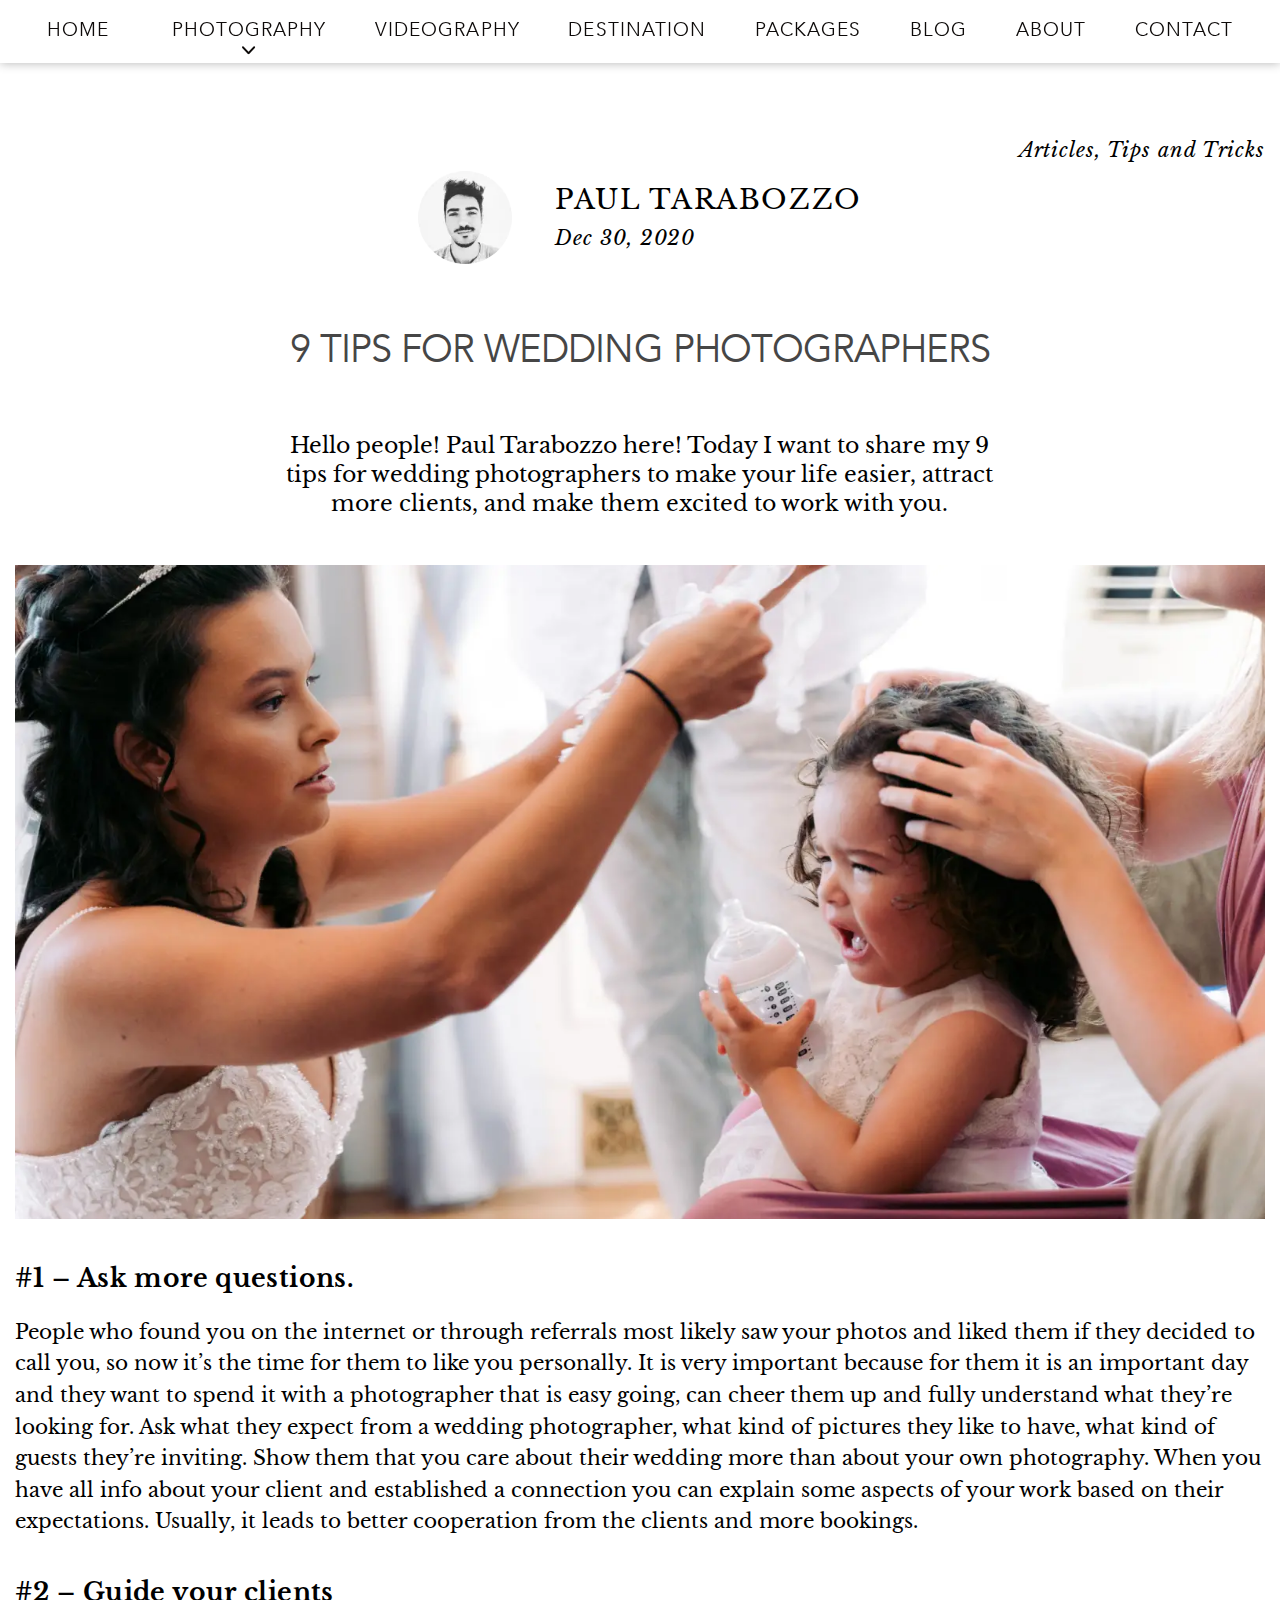
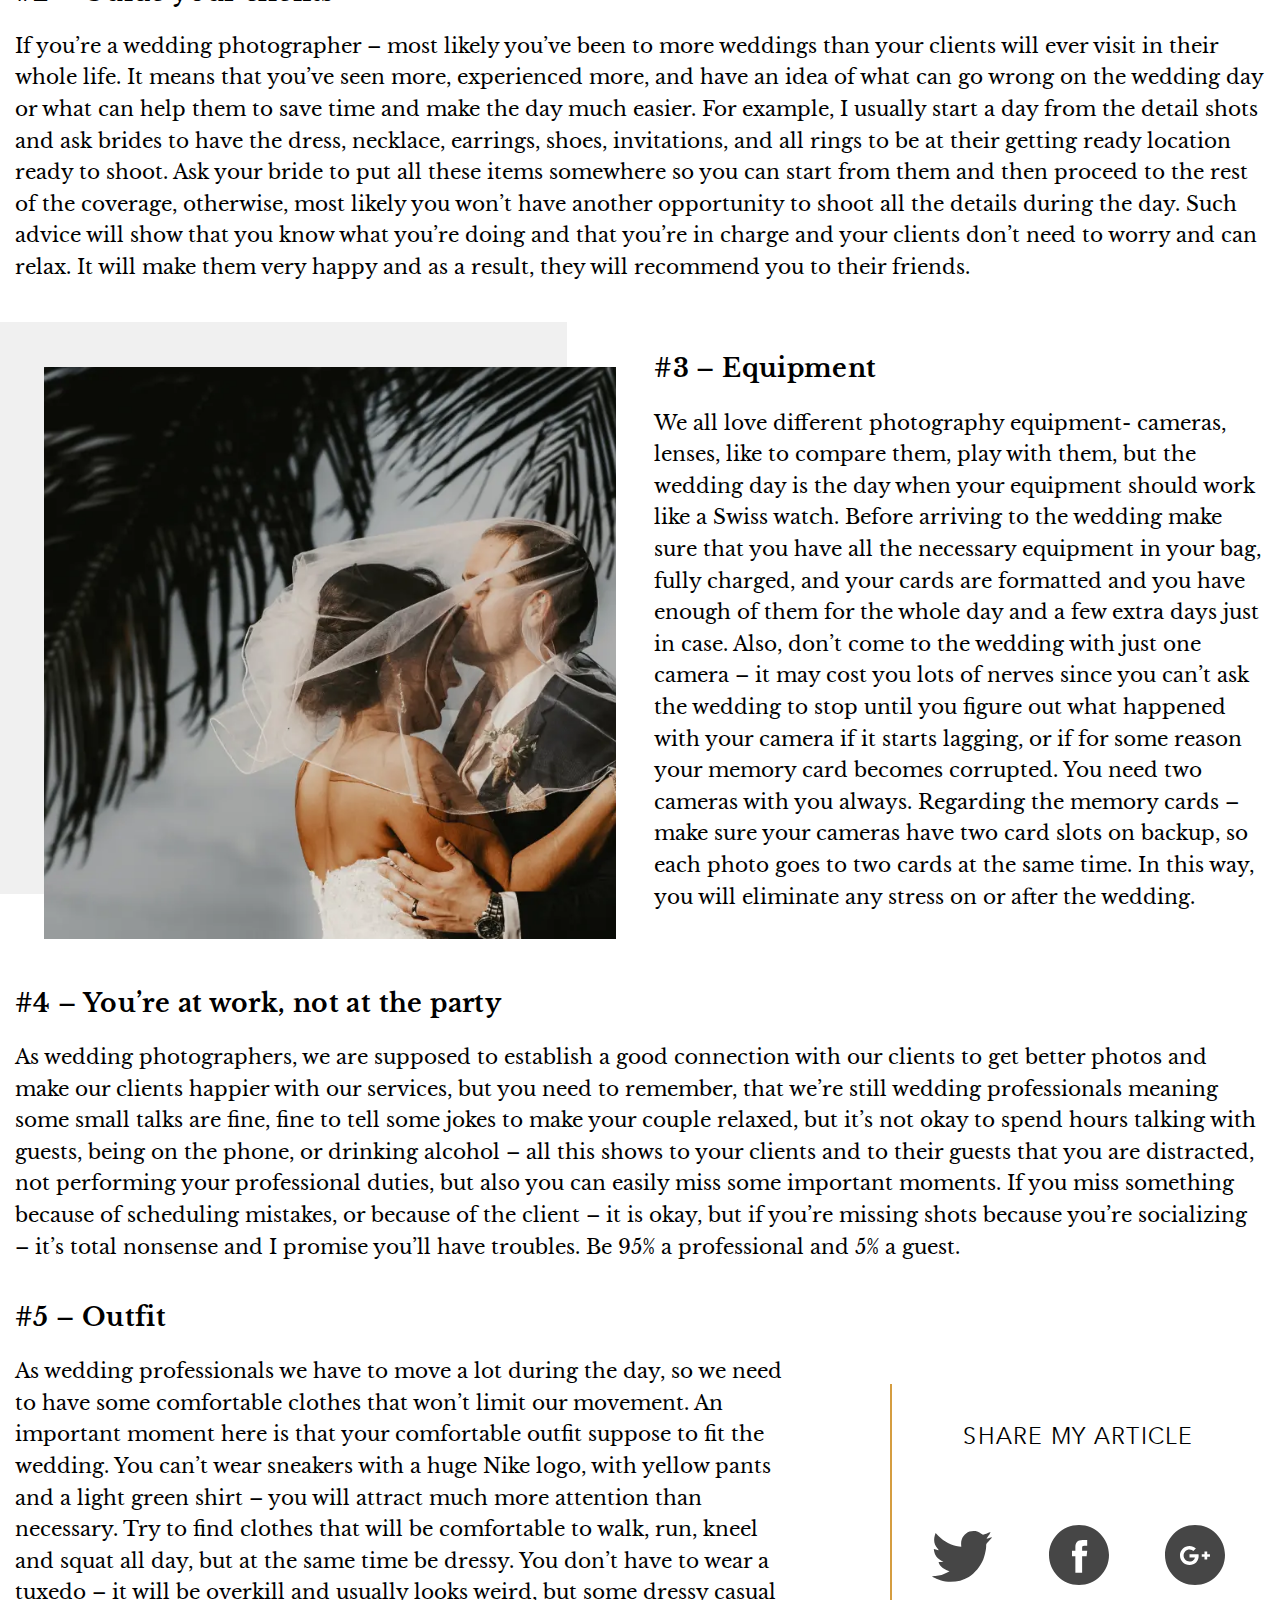
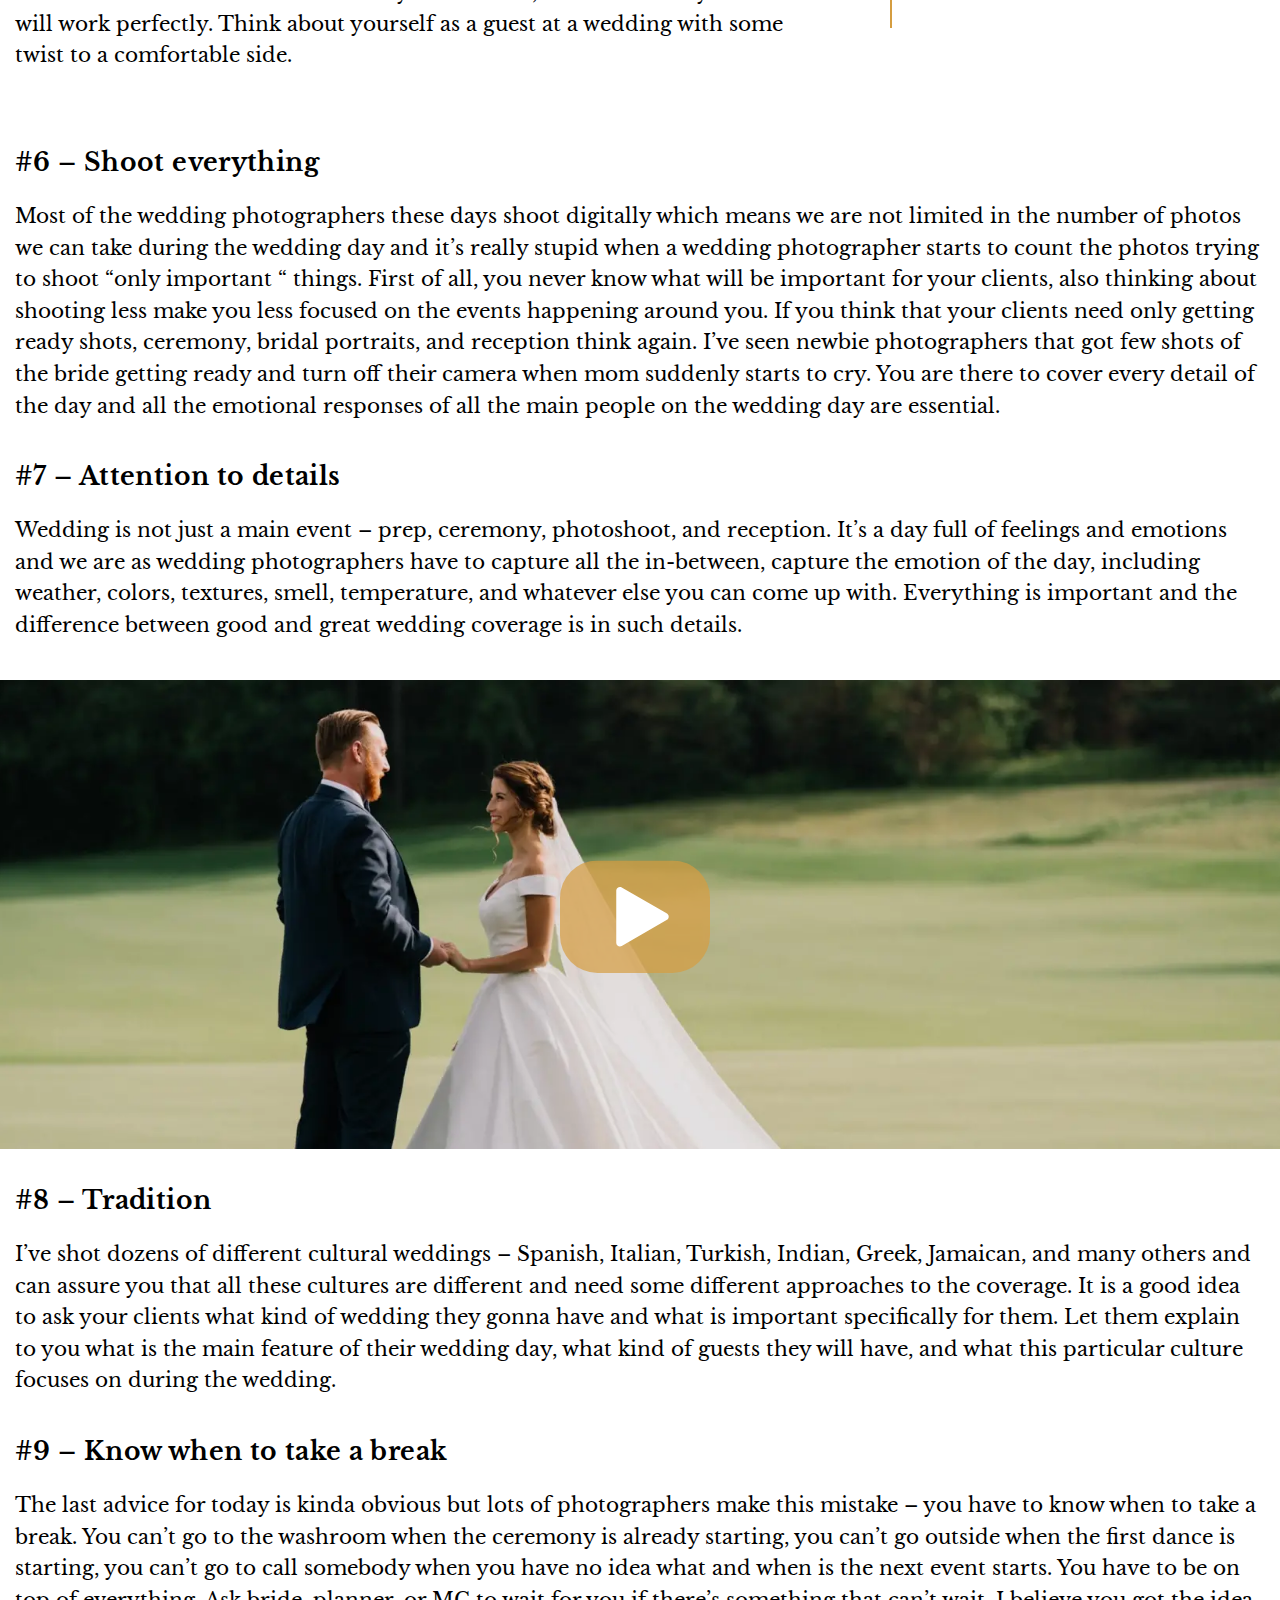
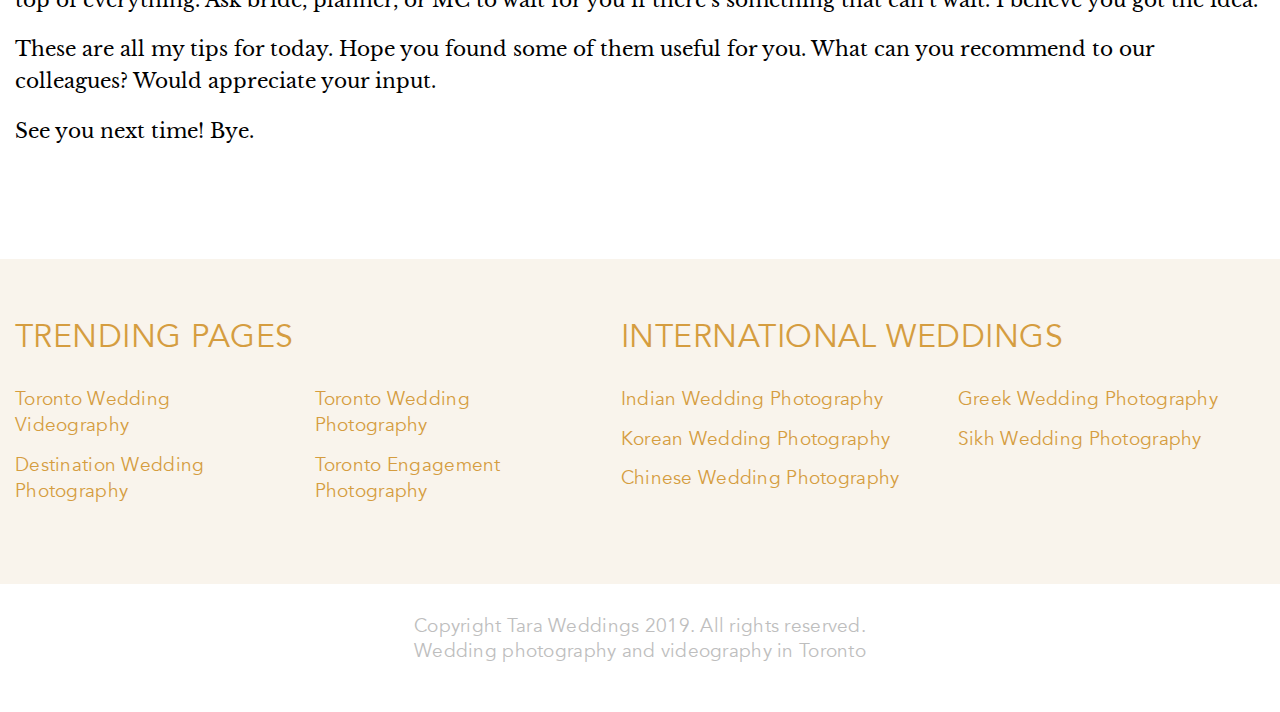
==== commit 6dabaa27: "Add files via upload" ====
--- a/article.html
+++ b/article.html
@@ -5,7 +5,7 @@
 	<title>Article</title>
 	<meta charset="UTF-8">
 	<meta name="format-detection" content="telephone=no">
-	<link rel="stylesheet" href="css/style.min.css?_v=20220122193313">
+	<link rel="stylesheet" href="css/style.min.css?_v=20220122195812">
 	<link rel="shortcut icon" href="favicon.ico">
 	<!-- <meta name="robots" content="noindex, nofollow"> -->
 	<meta name="viewport" content="width=device-width, initial-scale=1.0">
@@ -69,7 +69,7 @@
 						<div class="articles__label">Articles, Tips and Tricks</div>
 						<div class="articles__logo">
 							<div class="articles__avatar-ibg">
-								<picture><source srcset="img/articles/avatar.webp" type="image/webp"><img src="img/articles/avatar.jpg?_v=1642872793766" alt="articles avatar"></picture>
+								<picture><source srcset="img/articles/avatar.webp" type="image/webp"><img src="img/articles/avatar.jpg?_v=1642874292454" alt="articles avatar"></picture>
 							</div>
 							<div class="articles__descr">
 								<div class="articles__name">Paul Tarabozzo</div>
@@ -82,7 +82,7 @@
 					</div>
 					<div class="articles__body">
 						<div class="articles__main-image-ibg">
-							<picture><source srcset="img/articles/main-img.webp" type="image/webp"><img src="img/articles/main-img.jpg?_v=1642872793766" alt="wedding photo"></picture>
+							<picture><source srcset="img/articles/main-img.webp" type="image/webp"><img src="img/articles/main-img.jpg?_v=1642874292454" alt="wedding photo"></picture>
 						</div>
 						<div class="articles__block">
 							<div class="articles__subtitle subtitle">#1 – Ask more questions.</div>
@@ -115,7 +115,7 @@
 						</div>
 						<div class="articles__inner articles__inner-mod">
 							<div class="articles__image-ibg">
-								<picture><source srcset="img/articles/01.webp" type="image/webp"><img src="img/articles/01.jpg?_v=1642872793766" alt="articles image"></picture>
+								<picture><source srcset="img/articles/01.webp" type="image/webp"><img src="img/articles/01.jpg?_v=1642874292454" alt="articles image"></picture>
 							</div>
 							<div class="articles__block">
 								<div class="articles__subtitle subtitle">#3 – Equipment</div>
@@ -210,7 +210,7 @@
 						</div>
 						<div class="articles__video">
 							<div class="articles__video-image-ibg">
-								<picture><source srcset="img/articles/video-bg.webp" type="image/webp"><img src="img/articles/video-bg.jpg?_v=1642872793766" alt="wedding video"></picture>
+								<picture><source srcset="img/articles/video-bg.webp" type="image/webp"><img src="img/articles/video-bg.jpg?_v=1642874292454" alt="wedding video"></picture>
 							</div>
 							<div class="articles__video-button" data-popup="#video">
 								<svg width="200" height="150" viewBox="0 0 200 150" fill="none" xmlns="http://www.w3.org/2000/svg">
@@ -305,7 +305,7 @@
 		</div>
 	</div>
 	</div>
-	<script src="js/app.min.js?_v=20220122193313"></script>
+	<script src="js/app.min.js?_v=20220122195812"></script>
 </body>
 
 </html>--- a/css/style.min.css
+++ b/css/style.min.css
@@ -1 +1 @@
-@font-face{font-family:Avenir;font-display:swap;src:url(../fonts/Avenir-Black.woff2) format("woff2"),url(../fonts/Avenir-Black.woff) format("woff");font-weight:900;font-style:normal}@font-face{font-family:Avenir;font-display:swap;src:url(../fonts/Avenir-Book.woff2) format("woff2"),url(../fonts/Avenir-Book.woff) format("woff");font-weight:500;font-style:normal}@font-face{font-family:Avenir;font-display:swap;src:url(../fonts/Avenir-Oblique.woff2) format("woff2"),url(../fonts/Avenir-Oblique.woff) format("woff");font-weight:400;font-style:normal}@font-face{font-family:LibreBaskerville;font-display:swap;src:url(../fonts/LibreBaskerville-Bold.woff2) format("woff2"),url(../fonts/LibreBaskerville-Bold.woff) format("woff");font-weight:700;font-style:normal}@font-face{font-family:"Baskerville SemiBold";font-display:swap;src:url("../fonts/Baskerville SemiBold.woff2") format("woff2"),url("../fonts/Baskerville SemiBold.woff") format("woff");font-weight:600;font-style:normal}@font-face{font-family:LibreBaskerville;font-display:swap;src:url(../fonts/LibreBaskerville-Italic.woff2) format("woff2"),url(../fonts/LibreBaskerville-Italic.woff) format("woff");font-weight:400;font-style:italic}@font-face{font-family:LibreBaskerville;font-display:swap;src:url(../fonts/LibreBaskerville-Regular.woff2) format("woff2"),url(../fonts/LibreBaskerville-Regular.woff) format("woff");font-weight:400;font-style:normal}@font-face{font-family:icons;font-display:swap;src:url(../fonts/icons.woff2) format("woff2"),url(../fonts/icons.woff) format("woff");font-weight:400;font-style:normal}.select_contact-us__select .select__value::before,[class*=_icon-]:before{font-family:icons;font-style:normal;font-weight:400;font-variant:normal;text-transform:none;line-height:1;-webkit-font-smoothing:antialiased;-moz-osx-font-smoothing:grayscale}[class*=_icon-]:before{display:block}._icon-rub:before{content:"\e900"}._icon-spoller-arrow:before{content:"\e901"}._icon-user:before{content:"\e902"}._icon-phone:before{content:"\e903"}._icon-search:before{content:"\e904"}._icon-mail:before{content:"\e905"}._icon-logo:before{content:"\e906"}._icon-favorite:before{content:"\e907"}._icon-footer-location:before{content:"\e908"}._icon-location:before{content:"\e909"}._icon-cart:before{content:"\e90a"}._icon-clock:before{content:"\e90b"}._icon-compare:before{content:"\e90c"}._icon-back-arrow:before{content:"\e90d"}._icon-arrow-down:before{content:"\e90e"}*{padding:0;margin:0;border:0}*,:after,:before{-webkit-box-sizing:border-box;box-sizing:border-box}body,html{height:100%;min-width:320px}body{color:#000;line-height:1;font-family:LibreBaskerville;font-size:1.125rem;-ms-text-size-adjust:100%;-moz-text-size-adjust:100%;-webkit-text-size-adjust:100%;-webkit-font-smoothing:antialiased;-moz-osx-font-smoothing:grayscale}button,input,textarea{font-family:LibreBaskerville;font-size:inherit}button{cursor:pointer;color:inherit;background-color:inherit}a{color:inherit}a:link,a:visited{text-decoration:none}a:hover{text-decoration:none}ul li{list-style:none}img{vertical-align:top}h1,h2,h3,h4,h5,h6{font-weight:inherit;font-size:inherit}body{font-weight:400;color:#464646}.wrapper{min-height:100%;display:-webkit-box;display:-ms-flexbox;display:flex;-webkit-box-orient:vertical;-webkit-box-direction:normal;-ms-flex-direction:column;flex-direction:column;overflow:hidden;position:relative}.wrapper>main{-webkit-box-flex:1;-ms-flex:1 1 auto;flex:1 1 auto}.wrapper>*{min-width:0}.wrapper::before{content:"";position:absolute;top:0;bottom:0;left:0;right:0;width:100%;height:100%;background-color:rgba(0,0,0,.25);z-index:1;opacity:0;visibility:hidden;-webkit-transition:all .5s ease 0s;-o-transition:all .5s ease 0s;transition:all .5s ease 0s}.wrapper ._active::before{opacity:1;visibility:visible}[class*=__container]{max-width:100rem;-webkit-box-sizing:content-box;box-sizing:content-box;margin:0 auto;padding:0 .9375rem}.button{display:-webkit-inline-box;display:-ms-inline-flexbox;display:inline-flex;-webkit-box-pack:center;-ms-flex-pack:center;justify-content:center;-webkit-box-align:center;-ms-flex-align:center;align-items:center;font-family:Avenir;font-weight:500;padding-top:.375rem;padding-bottom:.375rem;text-align:center;letter-spacing:-.055em;color:#fff;background-color:#d59d40;-webkit-box-shadow:0 0 16px rgba(0,0,0,.9);box-shadow:0 0 16px rgba(0,0,0,.9);border-radius:.3125rem;max-width:19rem;-webkit-transition:all .5s ease 0s;-o-transition:all .5s ease 0s;transition:all .5s ease 0s}.button._fw{width:100%}input[type=email],input[type=tel],input[type=text],textarea{-webkit-appearance:none;-moz-appearance:none;appearance:none}input[type=email]:focus,input[type=tel]:focus,input[type=text]:focus,textarea:focus{outline:0}.input{border-radius:0!important;width:100%;display:block;padding:0 20px}.input::-webkit-input-placeholder{opacity:1;-webkit-transition:opacity .3s ease;transition:opacity .3s ease}.input::-moz-placeholder{opacity:1;-moz-transition:opacity .3s ease;transition:opacity .3s ease}.input:-ms-input-placeholder{opacity:1;-ms-transition:opacity .3s ease;transition:opacity .3s ease}.input::-ms-input-placeholder{opacity:1;-ms-transition:opacity .3s ease;transition:opacity .3s ease}.input::placeholder{opacity:1;-webkit-transition:opacity .3s ease;-o-transition:opacity .3s ease;transition:opacity .3s ease}.input:focus{outline:transparent}.input:focus::-webkit-input-placeholder{-webkit-transition:opacity .3s ease;transition:opacity .3s ease;opacity:0}.input:focus::-moz-placeholder{-moz-transition:opacity .3s ease;transition:opacity .3s ease;opacity:0}.input:focus:-ms-input-placeholder{-ms-transition:opacity .3s ease;transition:opacity .3s ease;opacity:0}.input:focus::-ms-input-placeholder{-ms-transition:opacity .3s ease;transition:opacity .3s ease;opacity:0}.input:focus::placeholder{-webkit-transition:opacity .3s ease;-o-transition:opacity .3s ease;transition:opacity .3s ease;opacity:0}textarea.input{resize:none;padding:0 0}.select{position:relative}.select__body{position:relative}.select__title{color:inherit;text-align:left;border:1px solid #d9d9d9;background-color:#fff;cursor:pointer;width:100%;border-radius:4px}.select__value{display:-webkit-box;display:-ms-flexbox;display:flex;-webkit-box-align:center;-ms-flex-align:center;align-items:center;height:30px;padding:0 15px;-webkit-box-pack:justify;-ms-flex-pack:justify;justify-content:space-between;-webkit-box-orient:horizontal;-webkit-box-direction:reverse;-ms-flex-direction:row-reverse;flex-direction:row-reverse}.select__value:before{content:"";-ms-flex-item-align:stretch;-ms-grid-row-align:stretch;align-self:stretch;-webkit-box-flex:0;-ms-flex:0 0 10px;flex:0 0 10px;-webkit-transition:all .3s ease 0s;-o-transition:all .3s ease 0s;transition:all .3s ease 0s;display:-webkit-box;display:-ms-flexbox;display:flex;-webkit-box-pack:center;-ms-flex-pack:center;justify-content:center;-webkit-box-align:center;-ms-flex-align:center;align-items:center}._select-open .select__value:before{-webkit-transform:rotate(-180deg);-ms-transform:rotate(-180deg);transform:rotate(-180deg)}.select__text{-webkit-box-flex:1;-ms-flex:1 1 auto;flex:1 1 auto}.select__input{width:100%;background-color:transparent;height:100%}.select__options{color:#000;position:absolute;top:29px;border-radius:0 0 4px 4px;min-width:100%;left:0;background-color:#fff;border-top:0;border:1px solid #d9d9d9;border-top:0;padding:10px 0 5px 0}.select__scroll{overflow-y:auto;overflow-x:hidden;max-height:200px}.select__option{width:100%;display:block;text-align:left;cursor:pointer;padding:5px 15px;color:inherit}.select__option._select-selected{background-color:#eee}.select__row{display:-webkit-inline-box;display:-ms-inline-flexbox;display:inline-flex;-webkit-box-align:center;-ms-flex-align:center;align-items:center}.select._select-open{z-index:5}.select_contact-us__select{max-width:24.0625rem;width:100%}.select_contact-us__select .select__label{position:absolute;top:50%;left:0;-webkit-transform:translate(16px,-50%);-ms-transform:translate(16px,-50%);transform:translate(16px,-50%);background-color:#fff;letter-spacing:.015em;z-index:10}.select_contact-us__select .select__title{font-family:Avenir;font-weight:500;color:#d1d1d1;line-height:1.380952381;border:1px solid #d7d7d7;border-radius:.3125rem;color:rgba(0,0,0,.5)}.select_contact-us__select .select__value{position:relative}.select_contact-us__select .select__value::before{content:"\e90e";font-size:.6875rem;margin-left:1.25em;color:#d59d40;z-index:2}.select_contact-us__select .select__content{line-height:1.380952381;color:#000;letter-spacing:.015em}.select_contact-us__select .select__options{padding:0}.select_contact-us__select .select__option{font-family:Avenir;font-weight:500;padding:10px 15px;border-radius:5px!important}._select-tag{cursor:pointer}body::after{content:"";background-color:rgba(0,0,0,.5);position:fixed;width:100%;height:100%;top:0;left:0;opacity:0;-webkit-transition:opacity .8s ease 0s;-o-transition:opacity .8s ease 0s;transition:opacity .8s ease 0s;pointer-events:none}body.popup-show::after{opacity:1}.popup{position:fixed;top:0;left:0;bottom:0;right:0;z-index:100;padding:30px 10px;-webkit-transition:visibility .8s ease 0s;-o-transition:visibility .8s ease 0s;transition:visibility .8s ease 0s;visibility:hidden}.popup_show{visibility:visible;overflow:auto}.popup_show .popup__content{visibility:visible;-webkit-transform:scale(1);-ms-transform:scale(1);transform:scale(1)}.popup__wrapper{display:-webkit-box;display:-ms-flexbox;display:flex;-webkit-box-orient:vertical;-webkit-box-direction:normal;-ms-flex-direction:column;flex-direction:column;-webkit-box-align:center;-ms-flex-align:center;align-items:center;min-height:100%;-webkit-box-flex:1;-ms-flex:1 1 auto;flex:1 1 auto;width:100%;height:100%;display:flex;-webkit-box-pack:center;-ms-flex-pack:center;justify-content:center;align-items:center}.popup__content{visibility:hidden;-webkit-transform:scale(0);-ms-transform:scale(0);transform:scale(0);-webkit-transition:-webkit-transform .3s ease 0s;transition:-webkit-transform .3s ease 0s;-o-transition:transform .3s ease 0s;transition:transform .3s ease 0s;transition:transform .3s ease 0s,-webkit-transform .3s ease 0s;background-color:#eee;padding:10px;width:100%;height:100%;max-height:550px;max-width:1200px;border-radius:20px}.lock .popup__content{visibility:visible}.popup__content iframe{width:100%;height:100%}[class*=-ibg]{position:relative}[class*=-ibg] img{position:absolute;width:100%;height:100%;top:0;left:0;-o-object-fit:cover;object-fit:cover}[class*=-ibg_contain] img{-o-object-fit:contain;object-fit:contain}.swiper-pagination-bullet{width:.625rem;height:.625rem;background-color:#d59d40;border-radius:50%;-webkit-transition:background-color .5s ease 0s;-o-transition:background-color .5s ease 0s;transition:background-color .5s ease 0s;position:relative}.swiper-pagination-bullet::before{content:"";position:absolute;top:.0625rem;left:.0625rem;width:.5rem;height:.5rem;background-color:#fff;border-radius:50%;-webkit-transition:background-color .5s ease 0s;-o-transition:background-color .5s ease 0s;transition:background-color .5s ease 0s}.swiper-pagination-bullet-active{width:.625rem;height:.625rem;background-color:#fff;border-radius:50%;-webkit-transition:background-color .5s ease 0s;-o-transition:background-color .5s ease 0s;transition:background-color .5s ease 0s;position:relative}.swiper-pagination-bullet-active::after{content:"";position:absolute;top:.0625rem;left:.0625rem;width:.5rem;height:.5rem;border-radius:50%;background-color:#d59d40;-webkit-transition:background-color .5s ease 0s;-o-transition:background-color .5s ease 0s;transition:background-color .5s ease 0s}.swiper-pagination-bullet-active::before{content:"";position:absolute;top:-.0625rem;left:-.0625rem;width:.75rem;height:.75rem;border-radius:50%;background-color:#d59d40;-webkit-transition:background-color .5s ease 0s;-o-transition:background-color .5s ease 0s;transition:background-color .5s ease 0s;z-index:-1}.main-header{background-color:#0d0a09;height:100vh;overflow:hidden}.main-header-mod{height:auto}.main-header__container{position:relative;height:100vh}.main-header__container-mod{height:auto}.main-header__contact{font-family:Avenir;font-weight:500;line-height:1.3548387097;letter-spacing:.05em;color:#464646;display:-webkit-box;display:-ms-flexbox;display:flex;-webkit-box-pack:justify;-ms-flex-pack:justify;justify-content:space-between;-webkit-box-align:center;-ms-flex-align:center;align-items:center}.main-header__phone{-webkit-transition:color .5s ease 0s;-o-transition:color .5s ease 0s;transition:color .5s ease 0s;z-index:1}.main-header__mail{-webkit-transition:color .5s ease 0s;-o-transition:color .5s ease 0s;transition:color .5s ease 0s;z-index:1}.main-header__image{position:absolute;width:100%;height:100%;left:0;mix-blend-mode:screen}.main-header__image-ibg{max-height:29.8125rem;padding:11.0416666667%}.main-header__image-ibg img{max-height:29.8125rem}.main-header__title{mix-blend-mode:luminosity}.main-header__title img{width:102%;height:100vh;-o-object-fit:cover;object-fit:cover}.header{-webkit-transition:all .5s ease 0s;-o-transition:all .5s ease 0s;transition:all .5s ease 0s}.header._header-scroll{-webkit-transition:all .5s ease 0s;-o-transition:all .5s ease 0s;transition:all .5s ease 0s}.header__menu{-webkit-box-shadow:0 0 .625rem rgba(0,0,0,.3);box-shadow:0 0 .625rem rgba(0,0,0,.3);position:relative;min-height:78px;z-index:2}.mobile-header__image-ibg{padding:26.2096774194%}.mobile-header__image-ibg img{max-height:32.5rem}.menu__container{padding:0 1.25em}.menu__list{display:-webkit-box;display:-ms-flexbox;display:flex;-ms-flex-pack:distribute;justify-content:space-around;-ms-flex-wrap:wrap;flex-wrap:wrap}.menu__item{position:relative;display:-webkit-box;display:-ms-flexbox;display:flex;-webkit-box-align:center;-ms-flex-align:center;align-items:center;-webkit-box-orient:vertical;-webkit-box-direction:normal;-ms-flex-direction:column;flex-direction:column;cursor:pointer}.menu__link{font-family:Avenir;font-weight:500;line-height:1.16;letter-spacing:.055em;color:#0d0a09;-webkit-transition:color .5s ease 0s;-o-transition:color .5s ease 0s;transition:color .5s ease 0s;display:-webkit-box;display:-ms-flexbox;display:flex}.menu__link::before{position:relative;bottom:-28px;left:50%}.menu__sub-list{position:absolute;-webkit-transform:translate(0,80px);-ms-transform:translate(0,80px);transform:translate(0,80px);background:rgba(255,255,255,.9);-webkit-transition:all .5s ease 0s;-o-transition:all .5s ease 0s;transition:all .5s ease 0s;opacity:0;visibility:hidden}.menu__sub-item{text-align:center}.menu__sub-link{font-family:Avenir;font-weight:500;line-height:1.16;-webkit-transition:color .5s ease 0s;-o-transition:color .5s ease 0s;transition:color .5s ease 0s}.icon-menu{display:none}.mobile-menu{position:fixed;top:0;bottom:0;background:#fff;width:40%;-webkit-box-shadow:0 0 .9375rem rgba(0,0,0,.3);box-shadow:0 0 .9375rem rgba(0,0,0,.3);overflow:auto;opacity:0;left:-100%;-webkit-transition:all .5s ease 0s;-o-transition:all .5s ease 0s;transition:all .5s ease 0s;z-index:5}.menu-open .mobile-menu{left:0;opacity:1}.menu-open .header{background-color:transparent!important}.menu-open .wrapper::before{opacity:1;visibility:visible}.footer{font-family:Avenir;font-weight:500}.footer__header{background-color:#f9f4ec}.footer__copy{text-align:center}.header-footer__item{color:#d59d40}.header-footer__title{font-family:Avenir,sans-serif;font-weight:500;line-height:1.3783783784;letter-spacing:.015em;-webkit-transition:color .5s ease 0s;-o-transition:color .5s ease 0s;transition:color .5s ease 0s}.header-footer__title:not(:last-child){margin-bottom:.8378378378em}.header-footer__title::before{font-size:.625rem;-webkit-transition:all .5s ease 0s;-o-transition:all .5s ease 0s;transition:all .5s ease 0s}.header-footer__inner{display:-webkit-box;display:-ms-flexbox;display:flex;gap:1.875rem}.header-footer__block{-webkit-box-flex:1;-ms-flex:1 1 100%;flex:1 1 100%}.header-footer__link{display:inline-block;line-height:1.380952381;letter-spacing:.015em;-webkit-transition:color 1s ease 0s;-o-transition:color 1s ease 0s;transition:color 1s ease 0s;position:relative}.header-footer__link:not(:last-child){margin-bottom:.7142857143em}.copy-footer__body p{line-height:1.380952381;text-align:center;letter-spacing:.015em;color:#bebebe}.main-section{position:relative;text-align:right;padding-top:4.5rem}.main-section__image{position:absolute;width:100%;height:100%;top:0;left:0;z-index:-1}.main-section__image img{width:70%}.main-section__body{display:-webkit-box;display:-ms-flexbox;display:flex;-webkit-box-orient:vertical;-webkit-box-direction:normal;-ms-flex-direction:column;flex-direction:column;-webkit-box-align:end;-ms-flex-align:end;align-items:flex-end}.main-section__block{width:100%;padding-bottom:6.25rem}.main-section__info{width:100%;position:relative}.main-section__info::before{content:"";position:absolute;right:-10.125rem;top:50%;-webkit-transform:translate(0,-50%);-ms-transform:translate(0,-50%);transform:translate(0,-50%);background-color:#f0f0f0;z-index:-1}.main-section__title{line-height:1.0588235294;letter-spacing:-.05em;color:#464646}.main-section__subtitle{font-family:Avenir;font-weight:500;color:#d59d40;line-height:1.3658536585;letter-spacing:-.025em}.main-section__subtitle:not(:last-child){margin-bottom:.487804878em}.main-section__text{max-width:42.5rem;line-height:1.375;text-align:center;margin-left:auto;letter-spacing:.025em}.main-section__text span{display:block;font-weight:600}.main-section__list{display:-webkit-box;display:-ms-flexbox;display:flex;-webkit-box-orient:vertical;-webkit-box-direction:normal;-ms-flex-direction:column;flex-direction:column;-webkit-box-pack:center;-ms-flex-pack:center;justify-content:center;width:64%}.main-section__list::after{content:"";position:absolute;left:68%;top:0;width:.1875rem;height:27.8125rem;-webkit-transform:translate(0,-10%);-ms-transform:translate(0,-10%);transform:translate(0,-10%);background-color:#d59d40}.main-section__item:not(:last-child){margin-bottom:1.1428571429em}.main-section__link{font-family:Avenir;font-weight:500;display:inline-block;font-size:1.375rem;line-height:1.1428571429;letter-spacing:.06em;color:#d59d40;-webkit-transition:all .5s ease 0s;-o-transition:all .5s ease 0s;transition:all .5s ease 0s}.main-section__link._spoller-active{color:#000}.main-section__sub-list{font-style:italic;line-height:1.0833333333;letter-spacing:.06em;color:#000;position:absolute;top:50%;-webkit-transform:translate(0,-50%);-ms-transform:translate(0,-50%);transform:translate(0,-50%)}.main-section__sub-list p{text-align:left}.main-section__spoller{padding:2.25rem 0 3.125rem 0}.article{min-height:29.4375rem;text-align:center;display:-webkit-box;display:-ms-flexbox;display:flex;-webkit-box-orient:vertical;-webkit-box-direction:normal;-ms-flex-direction:column;flex-direction:column;-webkit-box-pack:end;-ms-flex-pack:end;justify-content:flex-end;-webkit-box-align:center;-ms-flex-align:center;align-items:center;position:relative;margin-top:-8px}.article__image{position:absolute;width:100%;height:100%;top:0;left:0;z-index:-1}.article__text{font-family:Avenir;font-weight:500;line-height:1.36;letter-spacing:-.065em;color:#fff}.article__btn{margin:0 0 2.6875rem 0}.reviews{margin:0 0 12.5rem 0;position:relative}.reviews__decor-first{position:absolute;right:28%;top:-50px;width:18.75rem;height:50%;z-index:-1}.reviews__decor-first img{-o-object-fit:contain;object-fit:contain}.reviews__decor-second{position:absolute;left:0;bottom:-50px;width:18.75rem;height:50%;-webkit-transform:rotate(-180deg);-ms-transform:rotate(-180deg);transform:rotate(-180deg);z-index:-1}.reviews__decor-second img{-o-object-fit:contain;object-fit:contain}.reviews__container{position:relative}.reviews__inner{display:-webkit-box;display:-ms-flexbox;display:flex;-webkit-box-pack:justify;-ms-flex-pack:justify;justify-content:space-between;-webkit-box-align:start;-ms-flex-align:start;align-items:flex-start}.reviews__slider{-webkit-box-flex:1;-ms-flex:1 1 auto;flex:1 1 auto}.reviews__info{-webkit-box-flex:0;-ms-flex:0 0 400px;flex:0 0 400px;margin-left:1.875rem}.slider-reviews{position:relative}.slider-reviews::before{content:"";position:absolute;width:3px;height:100%;top:0;right:0;background-color:#fff;z-index:1}.slider-reviews__arrows{position:absolute;width:100%;height:0;top:18.75rem;z-index:10;display:-webkit-box;display:-ms-flexbox;display:flex;-webkit-box-pack:justify;-ms-flex-pack:justify;justify-content:space-between;-webkit-box-align:center;-ms-flex-align:center;align-items:center}.slider-reviews__arrows-left{position:relative;left:-25px}.slider-reviews__arrows-right{position:relative;right:0;-webkit-transform:rotate(-180deg);-ms-transform:rotate(-180deg);transform:rotate(-180deg)}.slider-reviews__dotts{display:-webkit-box;display:-ms-flexbox;display:flex;-webkit-box-pack:center;-ms-flex-pack:center;justify-content:center;-webkit-box-align:center;-ms-flex-align:center;align-items:center;position:absolute;bottom:15px;left:50%;-webkit-transform:translate(-50%,0);-ms-transform:translate(-50%,0);transform:translate(-50%,0);gap:.625rem;-webkit-transition:all .5s ease 0s;-o-transition:all .5s ease 0s;transition:all .5s ease 0s}.slider-reviews__slide{position:relative;padding:6.5625rem 2.5rem}.slider-reviews__slide::before{content:"";position:absolute;right:0;top:0;bottom:0;width:3px;height:100%;background-color:#d59d40}.slider-reviews__box{text-align:center}.slider-reviews__title{font-family:Avenir;font-weight:500;line-height:1.3;letter-spacing:.06em;text-transform:uppercase;color:#d59d40}.slider-reviews__title:not(:last-child){margin-bottom:.1666666667em}.slider-reviews__subtitle{font-family:Avenir;font-weight:500;line-height:1.2916666667;color:#000}.slider-reviews__subtitle:not(:last-child){margin-bottom:1.4166666667em}.slider-reviews__text{line-height:1.4444444444;color:#000;text-align:left;max-width:98%}.info-reviews__body{text-align:center;position:relative;padding:6.5625rem 1.5625rem 1.5625rem}.info-reviews__body::before{content:"";position:absolute;top:7.5rem;left:0;background-color:#f0f0f0;width:100%;min-height:31.625rem;z-index:-1}.info-reviews__title{font-family:Avenir;font-weight:500;line-height:1.3;letter-spacing:.06em;text-transform:uppercase;color:#000}.info-reviews__title:not(:last-child){margin-bottom:.1666666667em}.info-reviews__subtitle{font-family:Avenir;font-style:italic;line-height:1.2916666667;text-transform:lowercase;letter-spacing:.06em;color:#000}.info-reviews__subtitle:not(:last-child){margin-bottom:1.4166666667em}.info-reviews__text{line-height:1.4444444444;color:#000;text-align:right}.info-reviews__text:not(:last-child){margin-bottom:1.6666666667em}.info-reviews__text:not(:last-child){margin-bottom:.3125rem}.packages{position:relative;min-height:29.375rem;text-align:center;display:-webkit-box;display:-ms-flexbox;display:flex;-webkit-box-orient:vertical;-webkit-box-direction:normal;-ms-flex-direction:column;flex-direction:column;-webkit-box-pack:end;-ms-flex-pack:end;justify-content:flex-end;-webkit-box-align:center;-ms-flex-align:center;align-items:center;margin:0 0 10.625rem 0}.packages__image{position:absolute;width:100%;height:100%;top:0;left:0;z-index:-1}.packages__inner{position:absolute;-webkit-transform:translate(-70%,58px);-ms-transform:translate(-70%,58px);transform:translate(-70%,58px)}.packages__block{max-width:31.25rem;background-color:rgba(244,244,244,.7);padding:1.25rem .3125rem}.packages__title{font-family:Avenir;font-weight:500;line-height:1.4;letter-spacing:-.035em;color:#fff}.packages__subtitle{font-family:Avenir;font-weight:500;line-height:1.48;letter-spacing:.055em;color:#464646;position:relative}.packages__subtitle:not(:last-child){margin-bottom:.84em}.packages__subtitle::before{content:"";position:absolute;left:-30px;bottom:0;background-color:#d59d40;width:550px}.packages__text{font-style:italic;line-height:1.0833333333;letter-spacing:.06em;padding:0 0 3.75rem 0}.packages__btn{max-width:13.75rem;-webkit-box-shadow:0 0 5px rgba(0,0,0,.3);box-shadow:0 0 5px rgba(0,0,0,.3)}.faq{position:relative}.faq__inner{display:-webkit-box;display:-ms-flexbox;display:flex;-webkit-box-pack:justify;-ms-flex-pack:justify;justify-content:space-between}.faq__column{-webkit-box-flex:0;-ms-flex:0 1 33.333%;flex:0 1 33.333%;background-color:#fbf5ec}.faq__column:nth-child(2){margin-top:auto}.faq__column:nth-child(2) .faq__text{max-width:15rem;text-align:right;position:relative;top:-50px;left:14.375rem}.faq__column:nth-child(2) .faq__box{padding:0}.faq__box{position:relative;padding:50px 24px}.faq__box--modify{overflow:visible}.faq__block:not(:last-child){margin:0 0 1.25rem 0}.faq__title{font-family:Avenir;font-weight:500;line-height:1;letter-spacing:.06em;color:#d59d40}.faq__title:not(:last-child){margin-bottom:.7142857143em}.faq__text{font-style:italic;line-height:1.25;letter-spacing:.045em;color:#000}.faq__image{position:absolute;top:12.5rem;left:50%;-webkit-transform:translate(-50%,0);-ms-transform:translate(-50%,0);transform:translate(-50%,0);max-width:43.875rem}.faq__image::before{content:"";position:absolute;bottom:225px;left:0;background-color:#d59d40;width:115%;height:5px;-webkit-transform:rotate(-44deg) translate(-10px,0);-ms-transform:rotate(-44deg) translate(-10px,0);transform:rotate(-44deg) translate(-10px,0)}.faq__image img{-o-object-fit:contain;object-fit:contain}.faq__main-title{font-family:Avenir;font-weight:500;font-size:10rem;line-height:1;letter-spacing:.015em;color:#d59d40;position:relative;text-align:center;top:-8.125rem;z-index:2}.faq__main-subtitle{font-family:Avenir;font-weight:500;position:relative;text-align:center;color:#d59d40;line-height:1.2142857143;letter-spacing:-.015em;text-transform:uppercase;top:-9.375rem;z-index:2}.stories__slider{position:relative}.stories__slide-title{line-height:1;letter-spacing:-.045em;color:#464646}.stories__slide-title:not(:last-child){margin-bottom:.024em}.stories__slide-subtitle{font-family:Avenir;font-weight:500;line-height:1.3658536585;letter-spacing:-.025em;color:#d59d40}.stories__slide-subtitle:not(:last-child){margin-bottom:.3170731707em}.stories__slide-text{line-height:1.4583333333;letter-spacing:.015em;color:#000;max-width:75rem}.stories__controls{display:-webkit-box;display:-ms-flexbox;display:flex;-webkit-box-pack:center;-ms-flex-pack:center;justify-content:center;-webkit-box-align:center;-ms-flex-align:center;align-items:center}.stories__controls-dotts{display:-webkit-box;display:-ms-flexbox;display:flex;-webkit-box-pack:center;-ms-flex-pack:center;justify-content:center;-webkit-box-align:center;-ms-flex-align:center;align-items:center;position:relative;bottom:15px;gap:.625rem;-webkit-transition:all .5s ease 0s;-o-transition:all .5s ease 0s;transition:all .5s ease 0s}.view-more{position:relative}.view-more__inner{position:absolute;width:100%;max-height:45.25rem}.view-more__inner::before{content:"";position:absolute;top:0;left:0;background-color:rgba(255,255,255,.65);width:100%;height:100%;z-index:1}.view-more__image-ibg{position:absolute;width:100%;height:100%}.view-more__image-ibg img{max-height:45.25rem;-o-object-position:left;object-position:left}.view-more__body{display:-webkit-box;display:-ms-flexbox;display:flex;-webkit-box-pack:center;-ms-flex-pack:center;justify-content:center;-webkit-box-align:center;-ms-flex-align:center;align-items:center;-webkit-box-orient:vertical;-webkit-box-direction:normal;-ms-flex-direction:column;flex-direction:column;position:relative;z-index:1}.view-more__title{font-family:Avenir;font-weight:500;line-height:1.3658536585;letter-spacing:-.025em;color:#464646}.view-more__title:not(:last-child){margin-bottom:.1219512195em}.view-more__text{font-style:italic;line-height:1.0833333333;text-align:center;letter-spacing:.06em;color:#000}.view-more__text:not(:last-child){margin-bottom:2.625em}.info__body{display:-webkit-box;display:-ms-flexbox;display:flex;-webkit-box-pack:justify;-ms-flex-pack:justify;justify-content:space-between;gap:1.875rem}.header-info{text-align:center;position:relative}.header-info::after{content:"";position:absolute;right:0;top:0;background-color:#d59d40;width:63.8231631382%}.header-info::before{content:"";position:absolute;left:0;bottom:0;background-color:#d59d40;width:63.8231631382%}.header-info__title{font-family:Avenir;font-weight:500;line-height:1.14;letter-spacing:-.06em;text-transform:uppercase;color:#d59d40;position:relative}.header-info__subtitle{line-height:1;letter-spacing:-.015em;color:#464646;position:relative;text-transform:lowercase;bottom:.625rem}.header-info__text{font-family:Avenir;font-weight:500;line-height:1.25;letter-spacing:.015em;text-transform:uppercase;color:#464646;position:relative}.block-info{-webkit-box-flex:0;-ms-flex:0 1 46%;flex:0 1 46%;display:-webkit-box;display:-ms-flexbox;display:flex;-webkit-box-pack:start;-ms-flex-pack:start;justify-content:flex-start;-webkit-box-align:center;-ms-flex-align:center;align-items:center;position:relative;-webkit-box-orient:vertical;-webkit-box-direction:normal;-ms-flex-direction:column;flex-direction:column}.block-info::before{content:"";position:absolute;top:-1.5625rem;left:50%;-webkit-transform:translate(-50%,0);-ms-transform:translate(-50%,0);transform:translate(-50%,0);width:61.6176470588%;height:94.6050096339%;background:#f0f0f0;z-index:-1}.block-info__name{font-family:Avenir;font-weight:500;line-height:1.2790697674;text-transform:uppercase;color:#d59d40;text-align:center}.block-info__name:not(:last-child){margin-bottom:.9069767442em}.block-info__text{line-height:1.4583333333;text-align:center;letter-spacing:.015em;color:#000;max-width:37.5rem}.block-info__text:not(:last-child){margin-bottom:3.875em}.block-info__button{margin-top:auto;position:relative;bottom:1.5625rem}.quote{position:relative}.quote__inner{max-height:47.0625rem;position:relative}.quote__image-ibg{padding:24.53125%}.quote__image-ibg img{max-height:47.0625rem}.quote__body{width:100%;position:absolute;bottom:1.25rem;left:50%;-webkit-transform:translate(-50%,0);-ms-transform:translate(-50%,0);transform:translate(-50%,0)}.quote__body::before{content:"";position:absolute;top:0;left:0;width:100%;height:100%;background-color:rgba(255,255,255,.85)}.quote__box{display:-webkit-box;display:-ms-flexbox;display:flex;-webkit-box-pack:center;-ms-flex-pack:center;justify-content:center;-webkit-box-align:end;-ms-flex-align:end;align-items:flex-end;-webkit-box-orient:vertical;-webkit-box-direction:normal;-ms-flex-direction:column;flex-direction:column;position:relative;z-index:2}.quote__descr{font-family:Avenir;font-weight:500;line-height:1;color:#d59d40}.quote__text{position:absolute;bottom:-43.6363636364%;right:0;font-family:Avenir;font-weight:500;line-height:1.3658536585;letter-spacing:-.025em;color:#464646}.contact__column{-webkit-box-flex:0;-ms-flex:0 1 49%;flex:0 1 49%;position:relative;z-index:2}.contact__inner--mod{background-color:#f0f0f0}.contact__link{position:relative}.contact__text{line-height:1.4583333333;letter-spacing:.015em;color:#000}.contact__text:not(:last-child){margin-bottom:2.375em}.contact__text--mobile{display:block}.link-contact{display:-webkit-box;display:-ms-flexbox;display:flex;-webkit-box-align:center;-ms-flex-align:center;align-items:center;-webkit-box-pack:end;-ms-flex-pack:end;justify-content:flex-end}.link-contact__link{font-family:Avenir;font-weight:500;line-height:1.3548387097;letter-spacing:-.08em;color:#464646;-webkit-transition:color .5s ease 0s;-o-transition:color .5s ease 0s;transition:color .5s ease 0s}.link-contact__icon path{-webkit-transition:fill .5s ease 0s;-o-transition:fill .5s ease 0s;transition:fill .5s ease 0s}.packages-page__inner{text-align:center;display:-webkit-box;display:-ms-flexbox;display:flex;-webkit-box-orient:vertical;-webkit-box-direction:normal;-ms-flex-direction:column;flex-direction:column;-webkit-box-align:center;-ms-flex-align:center;align-items:center}.packages-page__title{line-height:1;letter-spacing:-.05em;color:#464646;position:relative;z-index:2}.packages-page__subtitle{font-family:Avenir;font-weight:500;line-height:1.3658536585;letter-spacing:-.025em;color:#d59d40;position:relative;bottom:1.0625rem;left:-3.125rem;z-index:2}.packages-page__text{line-height:1.3333333333;color:#000}.packages-page__slider{position:relative}.packages-page__slider::before{content:"";position:absolute;right:0;top:0;width:.3125rem;height:100%;background-color:#fff;z-index:2}.packages-page__arrows{position:absolute;top:50%;left:0;-webkit-transform:translate(0,-50%);-ms-transform:translate(0,-50%);transform:translate(0,-50%);display:-webkit-box;display:-ms-flexbox;display:flex;-webkit-box-pack:justify;-ms-flex-pack:justify;justify-content:space-between;width:100%;z-index:2}.packages-page__arrows-right{-webkit-transform:rotate(-180deg);-ms-transform:rotate(-180deg);transform:rotate(-180deg)}.packages-page__slide{text-align:center;position:relative}.packages-page__slide::before{content:"";position:absolute;right:0;top:0;height:100%;background-color:#d59d40}.packages-page__label{position:absolute;top:-.2777777778em;right:39%;font-family:Avenir;font-style:italic;font-weight:500;line-height:1.35;color:#d59d40}.packages-page__name{font-family:Avenir;font-weight:500;line-height:1.3658536585;letter-spacing:-.025em}.packages-page__name:not(:last-child){margin-bottom:1.1219512195em}.packages-page__name span{color:#d59d40}.packages-page__body{padding:.3125rem}.packages-page__descr{font-family:Avenir;font-weight:500;line-height:1.4285714286}.packages-page__descr:not(:last-child){margin-bottom:.4761904762em}.packages-page__descr-disabled{color:#d1d1d1}.packages-page__old-price{display:inline-block;font-family:Avenir;font-weight:500;line-height:1;color:#bebebe;position:relative}.packages-page__old-price:not(:last-child){margin-bottom:.3em}.packages-page__old-price::before{content:"";position:absolute;left:-.5em;bottom:.4em;-webkit-transform:rotate(-14.86deg);-ms-transform:rotate(-14.86deg);transform:rotate(-14.86deg);width:150%;height:.125rem;background-color:#d59d40}.packages-page__new-price{font-family:Avenir;font-weight:500;line-height:1;color:#d59d40}.packages-page__new-price:not(:last-child){margin-bottom:.3571428571em}.packages-page__new-price sup{font-family:LibreBaskerville;font-weight:400;color:#bebebe;position:relative;top:.2142857143em;left:.2142857143em}.discount-packages__inner{display:-webkit-box;display:-ms-flexbox;display:flex;-webkit-box-align:start;-ms-flex-align:start;align-items:start;-webkit-box-pack:justify;-ms-flex-pack:justify;justify-content:space-between}.discount-packages__column{-webkit-box-flex:0;-ms-flex:0 1 50%;flex:0 1 50%}.discount-packages__body{position:relative}.discount-packages__text{font-family:Avenir;font-weight:500;line-height:1.2;text-align:center;color:#000;max-width:37.5rem;margin-left:auto;margin-right:auto}.discount-packages__text:not(:last-child){margin-bottom:1.8857142857em}.discount-packages__buttons{display:-webkit-box;display:-ms-flexbox;display:flex;-webkit-box-pack:center;-ms-flex-pack:center;justify-content:center;-webkit-box-align:center;-ms-flex-align:center;align-items:center}.discount-packages__button{max-width:18.75rem}.discount-packages__border{border:2px solid #bebebe;text-align:center;max-width:100%}.discount-packages__border::before{content:"*";position:absolute;left:-2.9411764706%;top:-.9661835749%;width:3.125rem;height:1.875rem;display:-webkit-box;display:-ms-flexbox;display:flex;-webkit-box-pack:center;-ms-flex-pack:center;justify-content:center;-webkit-box-align:center;-ms-flex-align:center;align-items:center;background-color:#fff;color:#bebebe}.discount-packages__title{font-family:Avenir;font-weight:500;line-height:1.3783783784;letter-spacing:.01em;color:#d59d40;position:relative;z-index:2}.discount-packages__title:not(:last-child){margin-bottom:.1891891892em}.discount-packages__subtitle{font-family:Avenir;font-weight:500;line-height:1.15;letter-spacing:-.07em;color:#464646}.add-packages__main-title{text-align:center;line-height:1;letter-spacing:-.05em;color:#464646}.add-packages__subtitle{text-align:center;font-family:Avenir;font-weight:500;line-height:1.3658536585;letter-spacing:-.025em;color:#d59d40;position:relative}.add-packages__inner{display:-webkit-box;display:-ms-flexbox;display:flex;-webkit-box-align:start;-ms-flex-align:start;align-items:flex-start;-webkit-box-pack:end;-ms-flex-pack:end;justify-content:flex-end;-ms-flex-wrap:wrap;flex-wrap:wrap}.add-packages__block{-webkit-box-flex:0;-ms-flex:0 1 50%;flex:0 1 50%}.add-packages__block-mod::before{display:none!important}.add-packages__name{font-family:Avenir;font-weight:500;line-height:1.3658536585;letter-spacing:-.025em}.add-packages__name:not(:last-child){margin-bottom:.9512195122em}.add-packages__spollers{display:-webkit-box;display:-ms-flexbox;display:flex;-webkit-box-pack:center;-ms-flex-pack:center;justify-content:center}.add-packages__item{margin:0 0 1.3636363636em 0;-webkit-box-flex:1;-ms-flex:1 1 auto;flex:1 1 auto}.add-packages__title{font-family:Avenir;font-weight:500;line-height:1.1363636364;letter-spacing:.025em;color:#000;text-align:left;-webkit-transition:color .5s ease 0s;-o-transition:color .5s ease 0s;transition:color .5s ease 0s}.add-packages__title:not(:last-child){margin-bottom:.4545454545em}.add-packages__title._spoller-active{color:#d59d40}.add-packages__body{font-style:italic;line-height:1.0833333333;letter-spacing:.06em;color:#000;max-width:21.875rem}.add-packages__price{font-family:Avenir;font-weight:500;line-height:1.3658536585;letter-spacing:-.025em;-webkit-box-flex:0;-ms-flex:0 1 35%;flex:0 1 35%;color:#000}.contact-us{position:relative}.contact-us__container{display:-webkit-box;display:-ms-flexbox;display:flex;-webkit-box-pack:justify;-ms-flex-pack:justify;justify-content:space-between}.contact-us__body{padding:4.875rem 0 0 0;width:100%;position:relative;max-width:55.625rem}.contact-us__body::before{content:"";position:absolute;top:170px;left:0;width:100%;height:400px;background-color:rgba(240,240,240,.2);z-index:-1}.contact-us__title{text-align:center;line-height:1;letter-spacing:-.05em;color:#464646}.contact-us__title:not(:last-child){margin-bottom:.2529411765em}.contact-us__subtitle{font-family:Avenir;font-weight:500;line-height:1.35;color:#d59d40;text-align:right;position:relative}.contact-us__info{display:-webkit-box;display:-ms-flexbox;display:flex;-webkit-box-pack:justify;-ms-flex-pack:justify;justify-content:space-between;-ms-flex-wrap:wrap;flex-wrap:wrap}.contact-us__links{display:-ms-grid;display:grid;-ms-grid-columns:60px 1fr;grid-template-columns:60px 1fr;-ms-grid-rows:(1fr)[3];grid-template-rows:repeat(3,1fr);-webkit-box-align:center;-ms-flex-align:center;align-items:center}.contact-us__icon path{-webkit-transition:fill .5s ease 0s;-o-transition:fill .5s ease 0s;transition:fill .5s ease 0s}.contact-us__link{font-family:Avenir;font-weight:500;line-height:1.3548387097;letter-spacing:-.08em;color:#464646;-webkit-transition:color .5s ease 0s;-o-transition:color .5s ease 0s;transition:color .5s ease 0s}.contact-us__text{line-height:1.2916666667;color:#464646;max-width:25rem;padding-top:1.875rem}.contact-us__inputs{display:-ms-grid;display:grid;grid-template-columns:repeat(auto-fill,minmax(295px,auto))}.contact-us__input{font-family:Avenir;font-weight:500;max-height:3.75rem;border:1px solid #d7d7d7;border-radius:.3125rem!important;-webkit-transition:all .5s ease 0s;-o-transition:all .5s ease 0s;transition:all .5s ease 0s}.contact-us__input::-webkit-input-placeholder{font-family:Avenir;font-weight:500;line-height:1.380952381;letter-spacing:.015em;color:#d1d1d1}.contact-us__input::-moz-placeholder{font-family:Avenir;font-weight:500;line-height:1.380952381;letter-spacing:.015em;color:#d1d1d1}.contact-us__input:-ms-input-placeholder{font-family:Avenir;font-weight:500;line-height:1.380952381;letter-spacing:.015em;color:#d1d1d1}.contact-us__input::-ms-input-placeholder{font-family:Avenir;font-weight:500;line-height:1.380952381;letter-spacing:.015em;color:#d1d1d1}.contact-us__input::placeholder{font-family:Avenir;font-weight:500;line-height:1.380952381;letter-spacing:.015em;color:#d1d1d1}.contact-us__input:focus{border:1px solid #d59d40;-webkit-box-shadow:0 0 5px rgba(213,157,64,.3);box-shadow:0 0 5px rgba(213,157,64,.3)}.contact-us__input._form-error{border:1px solid red;-webkit-box-shadow:0 0 5px rgba(255,0,0,.3);box-shadow:0 0 5px rgba(255,0,0,.3)}.contact-us__area{font-family:Avenir;font-weight:500;resize:none;width:100%;height:100%;border:1px solid #d7d7d7;border-radius:.3125rem!important}.contact-us__area::-webkit-input-placeholder{font-family:Avenir;font-weight:500;line-height:1.380952381;letter-spacing:.015em;color:#d1d1d1}.contact-us__area::-moz-placeholder{font-family:Avenir;font-weight:500;line-height:1.380952381;letter-spacing:.015em;color:#d1d1d1}.contact-us__area:-ms-input-placeholder{font-family:Avenir;font-weight:500;line-height:1.380952381;letter-spacing:.015em;color:#d1d1d1}.contact-us__area::-ms-input-placeholder{font-family:Avenir;font-weight:500;line-height:1.380952381;letter-spacing:.015em;color:#d1d1d1}.contact-us__area::placeholder{font-family:Avenir;font-weight:500;line-height:1.380952381;letter-spacing:.015em;color:#d1d1d1}.contact-us__area:focus{border:1px solid #d59d40;-webkit-box-shadow:0 0 5px rgba(213,157,64,.3);box-shadow:0 0 5px rgba(213,157,64,.3)}.contact-us__actions{display:-webkit-box;display:-ms-flexbox;display:flex;-webkit-box-pack:justify;-ms-flex-pack:justify;justify-content:space-between;gap:1.25rem}.contact-us__image-ibg{position:relative;max-width:42.875rem;max-height:69.5625rem;padding-bottom:51.4824797844%;padding-left:41.7789757412%}.contact-us__image-ibg img{max-width:42.875rem}.blog__container{position:relative}.blog__header{text-align:center;margin:0 auto}.blog__header-title{line-height:1;letter-spacing:-.05em;color:#464646;position:relative;z-index:2}.blog__header-title:not(:last-child){margin-bottom:.2941176471em}.blog__header-text{line-height:1.3333333333;color:#464646;max-width:59.375%;margin:0 auto;position:relative;z-index:-1}.blog__header-text p:not(:last-child){margin-bottom:1.25em}.blog__header-text span{font-family:Avenir;font-weight:700;letter-spacing:.015em}.blog__body{display:-webkit-box;display:-ms-flexbox;display:flex;-webkit-box-pack:justify;-ms-flex-pack:justify;justify-content:space-between}.blog__column{-webkit-box-flex:0;-ms-flex:0 1 47%;flex:0 1 47%}.blog__button{display:block;margin-left:auto;margin-right:auto}.menu-blog{display:-webkit-box;display:-ms-flexbox;display:flex;-webkit-box-pack:justify;-ms-flex-pack:justify;justify-content:space-between;-webkit-box-align:center;-ms-flex-align:center;align-items:center;background-color:#fbf5ec;-webkit-box-shadow:0 2px 3px 0 rgba(213,157,64,.15);box-shadow:0 2px 3px 0 rgba(213,157,64,.15);padding:1.875rem 2.1875rem .9375rem;margin-left:-.9375rem;margin-right:-.9375rem}.menu-blog__title{font-family:Avenir;font-weight:500;line-height:1.1666666667;letter-spacing:.055em;color:#d59d40}.menu-blog__categories{display:-webkit-box;display:-ms-flexbox;display:flex;width:100%;-webkit-box-pack:justify;-ms-flex-pack:justify;justify-content:space-between;gap:1.5625rem;-ms-flex-wrap:wrap;flex-wrap:wrap}.menu-blog__btn{font-family:Avenir;font-weight:500;font-size:1.375rem;line-height:1.0909090909;letter-spacing:.06em;color:#000;-webkit-transition:color .5s ease 0s;-o-transition:color .5s ease 0s;transition:color .5s ease 0s}.menu-blog__btn.mixitup-control-active{color:#d59d40}.item-blog__title{font-family:Avenir;font-weight:500;line-height:1.3548387097;letter-spacing:-.08em;color:#000}.item-blog__title:not(:last-child){margin-bottom:.4838709677em}.item-blog__date{display:inline-block;font-style:italic;line-height:1.15;letter-spacing:.045em;color:#464646}.item-blog__date:not(:last-child){margin-bottom:1.7727272727em}.item-blog__image img{width:100%;height:100%;top:0;left:0;-o-object-fit:cover;object-fit:cover}.item-blog__text{line-height:1.5;color:#000}.item-blog__text:not(:last-child){margin-bottom:1.3636363636em}.item-blog__link{font-family:Avenir;font-weight:500;line-height:1.380952381;letter-spacing:.015em;color:#d59d40;border-left:2px solid #d59d40;-webkit-transition:color .5s ease 0s;-o-transition:color .5s ease 0s;transition:color .5s ease 0s;position:relative}.item-blog__link::before{content:"";position:absolute;background-color:#d59d40;width:0;height:100%;top:0;left:0;z-index:-1;-webkit-transition:width .4s ease-in-out 0s;-o-transition:width .4s ease-in-out 0s;transition:width .4s ease-in-out 0s}.articles__header{text-align:center}.articles__label{text-align:right;font-style:italic;line-height:1.1363636364;letter-spacing:.045em;color:#000}.articles__label:not(:last-child){margin-bottom:.4545454545em}.articles__logo{display:-webkit-box;display:-ms-flexbox;display:flex;-webkit-box-pack:center;-ms-flex-pack:center;justify-content:center;-webkit-box-align:center;-ms-flex-align:center;align-items:center}.articles__avatar-ibg{padding:3.75%;border-radius:50%;overflow:hidden}.articles__descr{display:-webkit-box;display:-ms-flexbox;display:flex;-webkit-box-orient:vertical;-webkit-box-direction:normal;-ms-flex-direction:column;flex-direction:column}.articles__name{line-height:1.1333333333;letter-spacing:.06em;text-transform:uppercase;color:#000}.articles__name:not(:last-child){margin-bottom:.4333333333em}.articles__date{font-style:italic;line-height:1.1363636364;letter-spacing:.045em;color:#000}.articles__title{font-family:Avenir;font-weight:500;line-height:1.3658536585;letter-spacing:-.025em;color:#464646}.articles__title:not(:last-child){margin-bottom:1.4634146341em}.articles__text{line-height:1.3333333333;color:#000;margin:0 auto}.articles__main-image-ibg{padding:26.1875%}.articles__subtitle{font-weight:600;line-height:1.25;letter-spacing:.015em;color:#000}.articles__subtitle:not(:last-child){margin-bottom:.8928571429em}.articles__info{line-height:1.5909090909;color:#000}.articles__info:not(:last-child){margin-bottom:.9090909091em}.articles__inner{display:-webkit-box;display:-ms-flexbox;display:flex;-webkit-box-pack:justify;-ms-flex-pack:justify;justify-content:space-between;-webkit-box-align:center;-ms-flex-align:center;align-items:center}.articles__inner-mod{position:relative}.articles__image-ibg{padding:22.875%}.articles__image-ibg img{max-width:45.8125rem;max-height:43.625rem}.articles__social{-webkit-box-flex:0;-ms-flex:0 0 23.4375rem;flex:0 0 23.4375rem;text-align:center}.articles__social-label{font-family:Avenir;font-weight:500;line-height:1.16;letter-spacing:.055em;color:#000}.articles__social-label:not(:last-child){margin-bottom:3.2em}.articles__social-wrapper{display:-webkit-box;display:-ms-flexbox;display:flex;-webkit-box-pack:justify;-ms-flex-pack:justify;justify-content:space-between;-webkit-box-align:center;-ms-flex-align:center;align-items:center;gap:2.5rem}.articles__social-icon path{-webkit-transition:fill .5s ease 0s;-o-transition:fill .5s ease 0s;transition:fill .5s ease 0s}.articles__video{position:relative}.articles__video-image-ibg{padding-left:100%;padding-bottom:37.5%;min-height:12.5rem}.articles__video-image-ibg img{max-height:37.5rem}.articles__video-button{position:absolute;top:50%;left:50%;-webkit-transform:translate(-40%,-35%);-ms-transform:translate(-40%,-35%);transform:translate(-40%,-35%);cursor:pointer}.articles__video-button rect{-webkit-transform:scale(.75);-ms-transform:scale(.75);transform:scale(.75);-webkit-transition:fill-opacity .5s ease 0s;-o-transition:fill-opacity .5s ease 0s;transition:fill-opacity .5s ease 0s}.articles__video-button path{-webkit-transform:scale(.75);-ms-transform:scale(.75);transform:scale(.75)}.swiper{overflow:hidden}.swiper-wrapper{width:100%;height:100%;-webkit-box-sizing:content-box;box-sizing:content-box;display:-webkit-box;display:-ms-flexbox;display:flex;position:relative}.swiper-vertical .swiper-wrapper{-webkit-box-orient:vertical;-webkit-box-direction:normal;-ms-flex-direction:column;flex-direction:column}.swiper-autoheight .swiper-wrapper{-webkit-box-align:start;-ms-flex-align:start;align-items:flex-start}.swiper-initialized .swiper-slide{-ms-flex-negative:0;flex-shrink:0}.swiper-android .swiper-slide,.swiper-android .swiper-wrapper{-webkit-transform:translate3d(0,0,0);transform:translate3d(0,0,0)}.swiper-button-lock{display:none!important}@media (min-width:29.99875em){.slider-reviews__dotts{display:none}.articles__descr{-webkit-box-align:start;-ms-flex-align:start;align-items:flex-start}}@media (min-width:47.99875em){.main-section__spoller{display:none}.packages__image-small{display:none}.stories__slider::before{content:"";position:absolute;top:0;right:0;height:100%;background:-webkit-gradient(linear,left top,right top,color-stop(25%,rgba(255,255,255,.15)),color-stop(55%,rgba(255,255,255,.55)),to(#fff));background:-o-linear-gradient(left,rgba(255,255,255,.15) 25%,rgba(255,255,255,.55) 55%,#fff 100%);background:linear-gradient(90deg,rgba(255,255,255,.15) 25%,rgba(255,255,255,.55) 55%,#fff 100%);z-index:1}}@media (min-width:47.99875em) and (min-width:102.5em){.stories__slider::before{width:18.75rem}}@media (min-width:61.99875em){.wrapper::before{display:none}.button{width:100%}.sticky{position:fixed!important;top:-40px;-webkit-transform:translate(0,-50%);-ms-transform:translate(0,-50%);transform:translate(0,-50%);width:100%;background-color:rgba(255,255,255,.95);z-index:100!important;-webkit-transition:all .5s ease 0s;-o-transition:all .5s ease 0s;transition:all .5s ease 0s;opacity:0;visibility:hidden}.sticky-active{opacity:1;visibility:visible;-webkit-transform:translate(0,50%);-ms-transform:translate(0,50%);transform:translate(0,50%);-webkit-transition:all .5s ease 0s;-o-transition:all .5s ease 0s;transition:all .5s ease 0s}.mobile-header{display:none}.menu__item:hover .menu__link{color:#d59d40}.menu__item:hover .menu__link::before{color:#d59d40}.menu__item:hover .menu__sub-list{opacity:1;visibility:visible;-webkit-transform:translate(0,41px);-ms-transform:translate(0,41px);transform:translate(0,41px)}.menu__sub-link:hover{color:#d59d40}.mobile-menu{display:none}.header-footer__container{display:-webkit-box;display:-ms-flexbox;display:flex;-webkit-box-pack:justify;-ms-flex-pack:justify;justify-content:space-between;-webkit-box-align:start;-ms-flex-align:start;align-items:flex-start}.header-footer__title::before{display:none}.view-more__image-ibg{position:relative;padding:18.8541666667%}.contact__box{display:-webkit-box;display:-ms-flexbox;display:flex;gap:1.25rem}.contact__link{left:2.5rem}.contact__text{max-width:50.6875rem}.contact__text--mobile{display:none}.add-packages__inner{position:relative}.add-packages__inner::before{content:"";position:absolute;left:0;top:0;height:88.4516680924%;width:.1875rem;background-color:#d59d40}.add-packages__block-mod{position:relative}.add-packages__block-mod::after{content:"";position:absolute;top:5.3191489362%;left:-6.3829787234%;width:100%;height:100%;background-color:#f0f0f0;z-index:-1}.add-packages__title{color:#d59d40}.blog__header{position:relative}.blog__header::before{content:"";position:absolute;left:50%;bottom:0;-webkit-transform:translate(-50%,0);-ms-transform:translate(-50%,0);transform:translate(-50%,0);background-color:#d59d40;width:100%;max-width:46.875rem}.menu-blog__categories{border-left:3px solid #d59d40;-webkit-box-flex:1;-ms-flex:1 1 auto;flex:1 1 auto;display:block}.menu-blog__item:not(:last-child){margin-bottom:1.2272727273em}.articles__inner-mod::before{content:"";position:absolute;top:0;left:0;padding:22.875%;max-height:51.75rem;background-color:#f0f0f0}.articles__inner-mod .articles__block{max-width:44.25rem}.articles__social{padding:40px;border-left:2px solid #d59d40}}@media (min-width:61.99875em) and (min-width:101.875em){.header-footer__container{gap:3.125rem}.header-footer__item{padding-bottom:6.25rem}.packages-page{margin-top:8.125rem}.blog__header{margin-bottom:6.25rem}.blog__header::before{height:.1875rem}.blog__body{padding-bottom:3.75rem}.blog__column+.blog__column{margin-top:34.8125rem}.menu-blog__categories{margin-left:3.125rem}.menu-blog__categories{padding-left:3.125rem}.articles__social{margin-left:8.75rem}}@media (min-width:61.99875em) and (min-width:102.5em){.add-packages{padding-left:7.5625rem}.add-packages__inner{padding-left:2.375rem}}@media (min-width:69.5625em){.reviews{padding:50px 0 0}}@media (min-width:69.5em){.contact-us__subtitle{left:-15.625rem}}@media (min-width:70.0625em){.contact-us__subtitle{display:none}}@media (min-width:70.9375em){.contact-us__input:nth-child(even){margin-left:auto;max-width:24.0625rem}}@media (min-width:89.375em){.header-footer__column{-webkit-box-flex:0;-ms-flex:0 1 50%;flex:0 1 50%}.header-footer__block{-webkit-box-flex:0;-ms-flex:0 1 49%;flex:0 1 49%}.header-footer__link::before{content:"";position:absolute;left:0;bottom:0;width:0;height:1px;background-color:#000;-webkit-transition:width 1s ease 0s;-o-transition:width 1s ease 0s;transition:width 1s ease 0s}}@media (any-hover:hover) and (min-width:89.375em){.header-footer__link:hover::before{width:100%}}@media (min-width:101.875em){.button{padding-left:3.125rem}.button{padding-right:3.125rem}.button{font-size:1.875rem}.select_contact-us__select .select__title{font-size:1.3125rem}.select_contact-us__select .select__value{height:3.75rem}.select_contact-us__select .select__content{font-size:1.3125rem}.select_contact-us__select .select__options{top:3.75rem}.select_contact-us__select .select__option{font-size:1.3125rem}.footer__copy{padding-top:2.1875rem}.footer__copy{padding-bottom:3.6875rem}.header-footer__title{font-size:2.3125rem}.header-footer__link{font-size:1.25rem}.copy-footer__body p{font-size:1.3125rem}.main-section__sub-list{font-size:1.5rem}.article{margin-bottom:4.8125rem}.article__text{font-size:3.125rem}.slider-reviews__title{font-size:1.875rem}.slider-reviews__subtitle{font-size:1.5rem}.slider-reviews__text{font-size:1.125rem}.info-reviews__title{font-size:1.875rem}.info-reviews__subtitle{font-size:1.5rem}.info-reviews__text{font-size:1.125rem}.packages__title{font-size:6.25rem}.packages__subtitle{font-size:1.5625rem}.packages__subtitle::before{height:.25rem}.packages__text{font-size:1.5rem}.faq__column:not(:last-child){margin-right:3.125rem}.faq__title{font-size:1.75rem}.faq__text{font-size:1.25rem}.faq__main-subtitle{font-size:1.75rem}.faq__main-subtitle{left:3.75rem}.stories{margin-bottom:1rem}.stories__slide{padding-bottom:4.4375rem}.stories__slide-title{font-size:7.5rem}.stories__slide-subtitle{font-size:2.5625rem}.stories__slide-text{font-size:1.5rem}.view-more{margin-bottom:7.3125rem}.view-more__title{font-size:2.5625rem}.view-more__text{font-size:1.5rem}.info{margin-bottom:6.25rem}.info__header:not(:last-child){margin-bottom:8.25rem}.header-info{padding-top:1.75rem}.header-info{padding-bottom:2.0625rem}.header-info::after{height:.1875rem}.header-info::before{height:.1875rem}.header-info__title{font-size:6.25rem}.header-info__subtitle{font-size:5.625rem}.header-info__text{font-size:1.5rem}.block-info__name{font-size:2.6875rem}.block-info__text{font-size:1.5rem}.quote{padding-bottom:2.6875rem}.quote{margin-bottom:6.25rem}.quote__body{padding:2.625rem}.quote__body{max-width:68.75rem}.quote__descr{font-size:6.875rem}.quote__text{font-size:2.5625rem}.contact{margin-bottom:8rem}.contact__inner{padding-top:3.3125rem}.contact__inner{padding-bottom:3.3125rem}.contact__inner{padding-left:9rem}.contact__inner{padding-right:1.25rem}.contact__inner--mod{padding-top:3.3125rem}.contact__inner--mod{padding-bottom:3.3125rem}.contact__text{font-size:1.5rem}.link-contact:not(:last-child){margin-bottom:2.375rem}.link-contact__link{font-size:1.9375rem}.link-contact__icon{margin-left:4.375rem}.packages-page__inner{padding-bottom:7.5rem}.packages-page__title{font-size:10.625rem}.packages-page__subtitle{font-size:2.5625rem}.packages-page__text{font-size:1.5rem}.packages-page__categories{margin-bottom:4.75rem}.packages-page__slide{padding-top:1.25rem}.packages-page__slide{padding-bottom:2.1875rem}.packages-page__slide::before{width:.1875rem}.packages-page__label{font-size:1.125rem}.packages-page__name{font-size:2.5625rem}.packages-page__body:not(:last-child){margin-bottom:2.8125rem}.packages-page__descr{font-size:1.3125rem}.packages-page__old-price{font-size:3.125rem}.packages-page__new-price{font-size:4.375rem}.packages-page__new-price sup{font-size:1.625rem}.packages-page__discount{margin-bottom:10.125rem}.packages-page__add{margin-bottom:11.0625rem}.discount-packages__text{font-size:2.1875rem}.discount-packages__text{margin-top:2.5rem}.discount-packages__buttons{gap:3.125rem}.discount-packages__border{padding-top:3.5625rem}.discount-packages__border::before{font-size:2.125rem}.discount-packages__title{font-size:2.3125rem}.add-packages__header:not(:last-child){padding-bottom:5.3125rem}.add-packages__main-title{font-size:10.625rem}.add-packages__subtitle{font-size:2.5625rem}.add-packages__subtitle{top:-.3125rem}.add-packages__subtitle{left:-2.5rem}.add-packages__name{font-size:2.5625rem}.add-packages__spollers{gap:1.25rem}.add-packages__title{font-size:1.875rem}.add-packages__body{font-size:1.5rem}.add-packages__price{font-size:2.5625rem}.contact-us{padding-bottom:5.875rem}.contact-us__title{font-size:10rem}.contact-us__subtitle{font-size:1.25rem}.contact-us__subtitle{top:-2.5rem}.contact-us__info{gap:3.125rem}.contact-us__info{padding-left:3.125rem}.contact-us__links{gap:1.4375rem}.contact-us__link{font-size:1.9375rem}.contact-us__link{margin-left:1.875rem}.contact-us__text{font-size:1.5rem}.contact-us__inputs{gap:3.25rem}.contact-us__inputs{margin-bottom:1.625rem}.contact-us__input{font-size:1.3125rem}.contact-us__input{padding-top:1.125rem}.contact-us__input{padding-left:1.4375rem}.contact-us__input{padding-right:1.4375rem}.contact-us__input{padding-bottom:.8125rem}.contact-us__input::-webkit-input-placeholder{font-size:1.3125rem}.contact-us__input::-moz-placeholder{font-size:1.3125rem}.contact-us__input:-ms-input-placeholder{font-size:1.3125rem}.contact-us__input::-ms-input-placeholder{font-size:1.3125rem}.contact-us__input::placeholder{font-size:1.3125rem}.contact-us__area{font-size:1.3125rem}.contact-us__area{height:12.75rem}.contact-us__area{padding-top:1.125rem}.contact-us__area{padding-left:1.4375rem}.contact-us__area{padding-right:1.4375rem}.contact-us__area{padding-bottom:.8125rem}.contact-us__area{margin-bottom:1.625rem}.contact-us__area::-webkit-input-placeholder{font-size:1.3125rem}.contact-us__area::-moz-placeholder{font-size:1.3125rem}.contact-us__area:-ms-input-placeholder{font-size:1.3125rem}.contact-us__area::-ms-input-placeholder{font-size:1.3125rem}.contact-us__area::placeholder{font-size:1.3125rem}.blog__header{padding-top:6.25rem}.blog__header{padding-bottom:3.125rem}.blog__header-title{font-size:10.625rem}.blog__header-text{font-size:1.5rem}.blog__header-text span{font-size:1.75rem}.blog__item:not(:last-child){margin-bottom:5rem}.blog__button{margin-bottom:6.25rem}.menu-blog{margin-bottom:4.6875rem}.menu-blog__title{font-size:1.5rem}.item-blog__title{font-size:1.9375rem}.item-blog__date{font-size:1.125rem}.item-blog__image{margin-bottom:3.125rem}.item-blog__text{font-size:1.25rem}.item-blog__link{font-size:1.3125rem}.item-blog__link{padding:.75rem}.articles{padding-bottom:6.25rem}.articles__header{padding-top:5rem}.articles__header{padding-bottom:3.125rem}.articles__label{font-size:1.375rem}.articles__logo{gap:3.125rem}.articles__logo{margin-bottom:4.375rem}.articles__name{font-size:1.875rem}.articles__date{font-size:1.375rem}.articles__title{font-size:2.5625rem}.articles__text{font-size:1.5rem}.articles__main-image-ibg{margin-bottom:3.125rem}.articles__block{margin-bottom:2.5rem}.articles__subtitle{font-size:1.75rem}.articles__info{font-size:1.375rem}.articles__inner{margin-bottom:2.5rem}.articles__inner-mod{gap:5.75rem}.articles__social-label{font-size:1.5625rem}.articles__video{margin-bottom:2.5rem}}@media (min-width:102.5em){.packages__block{padding-bottom:4.9375rem}.faq{margin-bottom:13.8125rem}.view-more__body{padding-top:14.0625rem}.view-more__body{padding-bottom:12.5rem}.info__body{padding-left:5rem}.info__body{padding-right:5rem}.header-info__title{left:-6.875rem}.header-info__subtitle{left:8.125rem}.header-info__text{left:11.25rem}.packages-page__text{max-width:46.875rem}.discount-packages__border{padding-bottom:4.3125rem}.discount-packages__border{padding-left:3.75rem}.discount-packages__border{padding-right:3.75rem}.discount-packages__subtitle{font-size:1.25rem}.contact-us__info{margin-bottom:7rem}.articles__text{max-width:59.375rem}.articles__inner-mod{padding-top:4.375rem}.articles__image-ibg{left:4.0625rem}}@media (min-width:106.25em){.main-header__contact{font-size:1.875rem}.main-header__contact{padding-top:1.0625rem}.main-header__contact{padding-bottom:.5rem}.menu__item{padding-top:1.5625rem}.menu__item{padding-bottom:1.25rem}.menu__link{font-size:1.375rem}.menu__link::before{font-size:.5625rem}.menu__sub-list{padding-top:1.625rem}.menu__sub-list{padding-bottom:2.1875rem}.menu__sub-list{padding-left:1.875rem}.menu__sub-list{padding-right:1.875rem}.menu__sub-item:not(:last-child){margin-bottom:1.6875rem}.menu__sub-link{font-size:1.25rem}.main-section__body{padding-bottom:11.25rem}.main-section__info::before{width:39.125rem}.main-section__info::before{height:20.9375rem}.main-section__title{font-size:10.625rem}.main-section__subtitle{font-size:2.5625rem}.main-section__text{max-width:42.5rem}.main-section__text{font-size:1.5rem}.main-section__sub-list{right:10.625rem}.main-section__sub-list p{max-width:16.5625rem}}@media (min-width:120.0625em){.faq__image{top:12.5rem}.quote__inner{max-height:65.1875rem}.quote__image-ibg img{-o-object-position:top;object-position:top;max-height:65.1875rem}}@media (min-width:48em){.view-more__text{max-width:30.625rem}}@media (min-width:62em){.packages-page{margin-top:-8.4375rem}}@media (min-width:992px){.menu-blog{position:absolute;width:100%;-webkit-transform:translate(0,50px);-ms-transform:translate(0,50px);transform:translate(0,50px);padding:2.6875rem 2.1875rem}}@media (min-width:992px) and (min-width:101.875em){.menu-blog{right:-9.375rem}}@media (min-width:992px) and (min-width:93.75em){.menu-blog{max-width:54.25rem}}@media (min-width:90em){.header-footer__item{padding-top:4.75rem}}@media (min-width:1441px) and (min-width:102.5em){.discount-packages__border{padding-top:7.1875rem}.discount-packages__title{font-size:2.3125rem}}@media (min-width:1441px) and (min-width:101.875em){.discount-packages__border{max-width:43.75rem}}@media (min-width:1441px){.discount-packages__title{position:absolute;top:27.5362318841%;right:67px}}@media (min-width:100em){.faq__main-title{left:5.3125rem}}@media (min-width:1640px){.view-more__body{padding-bottom:15.625rem}}@media (min-width:120em){.contact-us__container{gap:1.875rem}.contact-us__image-ibg{right:-6.5625rem}}@media (min-width:1921px){.main-header__image-ibg img{max-height:100%}}@media (max-width:120em){.articles__video-image-ibg{margin-left:-.9375rem;margin-right:-.9375rem}}@media (max-width:1630px){.faq__column:nth-child(2) .faq__text{top:-90px}.faq__image{left:52%}.faq__image::before{width:100%;bottom:202px}.faq__image img{width:75%}}@media (max-width:1630px) and (max-width:84.375em){.faq__column:nth-child(2) .faq__text{left:9.375rem}}@media (max-width:1630) and (max-width:78.125em){.faq__box{padding-top:0}.faq__box{padding-bottom:0}.faq__box{padding-left:.3125rem}.faq__box{padding-right:.3125rem}}@media (max-width:1500px){.header__menu{min-height:63px}.main-section__text{text-align:right}.contact-us__image-ibg img{-o-object-fit:contain;object-fit:contain;-o-object-position:top;object-position:top}}@media (max-width:1465px){.faq__column:nth-child(2) .faq__text{top:-50px;left:150px}}@media (max-width:1440px){.discount-packages__inner{-webkit-box-orient:vertical;-webkit-box-direction:reverse;-ms-flex-direction:column-reverse;flex-direction:column-reverse;-webkit-box-pack:center;-ms-flex-pack:center;justify-content:center;-webkit-box-align:center;-ms-flex-align:center;align-items:center;gap:1.25rem}}@media (max-width:90em){.contact-us__info{margin-bottom:2.1875rem}}@media (max-width:1366px){.packages__inner{-webkit-transform:translate(0,35px);-ms-transform:translate(0,35px);transform:translate(0,35px)}}@media (max-width:1340px){.faq__image::before{width:90%;bottom:178px}}@media (max-width:1250px){.faq__inner{display:block}.faq__column{display:block;background-color:transparent}.faq__column:not(:last-child){margin-right:0!important}.faq__column:nth-child(2){margin:0 0 0 auto}.faq__column:nth-child(2) .faq__text{top:0;left:60%;max-width:18.75rem}.faq__box{display:-webkit-box;display:-ms-flexbox;display:flex;-webkit-box-pack:justify;-ms-flex-pack:justify;justify-content:space-between;padding:0;margin:0 0 1.25rem 0}.faq__block:not(:last-child){margin:0 1.25rem 0 0}.faq__block{-webkit-box-flex:0;-ms-flex:0 1 33.333%;flex:0 1 33.333%;background-color:#fbf5ec;padding:1.25rem}.faq__block--modify{-webkit-box-flex:1!important;-ms-flex:1 1 100%!important;flex:1 1 100%!important;position:relative}.faq__image{left:60%;z-index:2;top:320px;max-width:28.125rem}.faq__image::before{bottom:151px}.faq__main-title{top:0;line-height:1;left:0}.faq__main-subtitle{top:-.9375rem;padding:0 0 .9375rem 0}}@media (max-width:1250px) and (max-width:48em){.faq__main-title{font-size:6.25rem}}@media (max-width:1150px){.faq__inner{display:-webkit-box;display:-ms-flexbox;display:flex;-webkit-box-orient:vertical;-webkit-box-direction:normal;-ms-flex-direction:column;flex-direction:column}.faq__column:nth-child(2){margin:0!important}.faq__column:nth-child(2) .faq__text{left:0;margin-left:auto;text-align:right}.faq__column--modify{-webkit-box-ordinal-group:0;-ms-flex-order:-1;order:-1}.faq__image{top:-150px;left:50%;-webkit-transform:translate(-50%,0);-ms-transform:translate(-50%,0);transform:translate(-50%,0)}.faq__image::before{-webkit-transform:rotate(-44deg) translate(30px,0);-ms-transform:rotate(-44deg) translate(30px,0);transform:rotate(-44deg) translate(30px,0);bottom:105px;width:100%}.faq__image img{width:18.75rem}}@media (max-width:1150px) and (max-width:20em){.faq__main-title{font-size:6.25rem}.faq__main-title{left:3.125rem}}@media (max-width:1121px){.contact-us__form{max-width:37.5rem;margin:0 auto}}@media (max-width:70em){.contact-us__container{padding:0}.contact-us__info{-webkit-box-orient:vertical;-webkit-box-direction:reverse;-ms-flex-direction:column-reverse;flex-direction:column-reverse;-webkit-box-pack:center;-ms-flex-pack:center;justify-content:center;-webkit-box-align:center;-ms-flex-align:center;align-items:center;padding-left:0;position:relative;margin-left:-.9375rem;margin-right:-.9375rem}.contact-us__info::before{content:"";position:absolute;width:100%;height:100%;background-color:rgba(240,240,240,.75);z-index:-1;display:-webkit-box;display:-ms-flexbox;display:flex;-webkit-box-pack:center;-ms-flex-pack:center;justify-content:center;-webkit-box-align:center;-ms-flex-align:center;align-items:center;border-bottom-left-radius:.3125rem;border-bottom-right-radius:.3125rem}.contact-us__link{color:#000}.contact-us__text{text-align:center;max-width:21.875rem;color:#000}.contact-us__image-ibg{position:absolute;width:100%;height:100%;top:0;left:50%;-webkit-transform:translate(-50%,0);-ms-transform:translate(-50%,0);transform:translate(-50%,0);z-index:-2;max-width:100%}.contact-us__image-ibg img{max-width:100%;-o-object-fit:cover;object-fit:cover}}@media (max-width:70em) and (max-width:20em){.contact-us__info{padding-top:1.25rem}.contact-us__info{padding-bottom:.3125rem}.contact-us__info{padding-left:.9375rem}.contact-us__info{padding-right:.9375rem}.contact-us__info::before{max-width:25rem}}@media (max-width:1112px){.reviews__decor-first{top:0;right:25%}.reviews__decor-first img{width:50%}.reviews__decor-second{bottom:0;left:-10%}.reviews__decor-second img{width:50%}.slider-reviews__arrows{top:15.625rem}}@media (max-width:62em){.header-footer__item{padding-top:1.25rem}.packages__block{padding-bottom:2.1875rem}.faq{margin-bottom:1.5625rem}.faq__main-title{left:0}.view-more__body{padding-top:3.125rem}.view-more__body{padding-bottom:5.625rem}.header-info__title{left:0}.header-info__subtitle{left:0}.header-info__text{left:0}.packages-page__text{max-width:34.375rem}.discount-packages__border{padding-bottom:1.0625rem}.discount-packages__border{padding-left:.625rem}.discount-packages__border{padding-right:.625rem}.contact-us__container{gap:.625rem}.articles__text{max-width:34.375rem}.articles__inner-mod{padding-top:0}.articles__image-ibg{left:0}}@media (max-width:48em){.main-section__info::before{width:23.5625rem}.main-section__info::before{height:20.1875rem}.main-section__text{max-width:28.125rem}.main-section__sub-list p{max-width:14.375rem}.discount-packages__subtitle{font-size:1rem}}@media (max-width:768px){.main-section__text{letter-spacing:0}}@media (max-width:768px) and (max-width:25.875em){.main-section__text{max-width:17.5rem}.main-section__text{font-size:1rem}.main-section__text{padding-top:4.0625rem}}@media (max-width:500px){.main-section{padding-top:5.125rem}.main-section__image img{width:100%}.main-section__image::before{content:"";position:absolute;top:0;left:0;bottom:0;right:0;width:100%;height:100%;background:-webkit-gradient(linear,left bottom,left top,from(rgba(255,255,255,.6)),to(rgba(255,255,255,.6)));background:-o-linear-gradient(bottom,rgba(255,255,255,.6),rgba(255,255,255,.6));background:linear-gradient(0deg,rgba(255,255,255,.6),rgba(255,255,255,.6));z-index:1}.main-section__link{font-size:1.125rem}.main-section__sub-list{left:2.8125rem}.main-section__sub-list p{max-width:14.375rem}}@media (max-width:500px) and (max-width:23.4375em){.main-section__title{font-size:3.125rem}}@media (max-width:25em){.quote__body{bottom:1.875rem}.quote__descr{text-align:right}}@media (max-width:380px){.reviews__decor-first{top:33.125rem}.slider-reviews__slide{padding-left:0;padding-right:0}}@media (max-width:350px){.main-section__sub-list{padding:30px 50px 30px 25px}}@media (max-width:20em){.button{padding-left:2.5rem}.button{padding-right:2.5rem}.button{font-size:1.375rem}.select_contact-us__select .select__title{font-size:1.125rem}.select_contact-us__select .select__value{height:3rem}.select_contact-us__select .select__content{font-size:1.125rem}.select_contact-us__select .select__options{top:2.8125rem}.select_contact-us__select .select__option{font-size:1.125rem}.footer__copy{padding-top:.9375rem}.footer__copy{padding-bottom:.9375rem}.header-footer__title{font-size:1.125rem}.header-footer__link{font-size:1rem}.copy-footer__body p{font-size:.75rem}.main-section__sub-list{font-size:1.125rem}.article{margin-bottom:2.5rem}.article__text{font-size:2.1875rem}.slider-reviews__title{font-size:1.5rem}.slider-reviews__subtitle{font-size:1.125rem}.slider-reviews__text{font-size:1rem}.info-reviews__title{font-size:1.5rem}.info-reviews__subtitle{font-size:1.125rem}.info-reviews__text{font-size:1rem}.packages__title{font-size:3.125rem}.packages__subtitle{font-size:1.375rem}.packages__subtitle::before{height:.125rem}.packages__text{font-size:1.125rem}.faq__title{font-size:1.25rem}.faq__text{font-size:1rem}.faq__main-subtitle{font-size:1rem}.faq__main-subtitle{left:-1.875rem}.stories{margin-bottom:1.5625rem}.stories__slide{padding-bottom:3.125rem}.stories__slide-title{font-size:2.5rem}.stories__slide-subtitle{font-size:.875rem}.stories__slide-text{font-size:1rem}.view-more{margin-bottom:3.75rem}.view-more__title{font-size:1.875rem}.view-more__text{font-size:1rem}.view-more__text{max-width:18.75rem}.info{margin-bottom:2.5rem}.info__header:not(:last-child){margin-bottom:2.5rem}.header-info{padding-top:.9375rem}.header-info{padding-bottom:.9375rem}.header-info::after{height:.125rem}.header-info::before{height:.125rem}.header-info__title{font-size:2.8125rem}.header-info__subtitle{font-size:1.9375rem}.header-info__text{font-size:1.125rem}.block-info__name{font-size:1.5rem}.block-info__text{font-size:1rem}.quote{padding-bottom:2.5rem}.quote{margin-bottom:2.5rem}.quote__body{padding:.625rem}.quote__body{max-width:12.5rem}.quote__descr{font-size:2.1875rem}.quote__text{font-size:1.125rem}.contact{margin-bottom:2.5rem}.contact__inner{padding-top:1.5625rem}.contact__inner{padding-bottom:1.5625rem}.contact__inner{padding-left:1.25rem}.contact__inner{padding-right:1.25rem}.contact__inner--mod{padding-top:1.5625rem}.contact__inner--mod{padding-bottom:1.5625rem}.contact__text{font-size:1rem}.link-contact:not(:last-child){margin-bottom:.625rem}.link-contact__link{font-size:1.375rem}.link-contact__icon{margin-left:1.5625rem}.packages-page__inner{padding-bottom:2.5rem}.packages-page__title{font-size:4.0625rem}.packages-page__subtitle{font-size:1.25rem}.packages-page__text{font-size:1rem}.packages-page__categories{margin-bottom:2.5rem}.packages-page__slide{padding-top:0}.packages-page__slide{padding-bottom:.625rem}.packages-page__slide::before{width:.0625rem}.packages-page__label{font-size:.75rem}.packages-page__name{font-size:1.5625rem}.packages-page__body:not(:last-child){margin-bottom:1.25rem}.packages-page__descr{font-size:1.125rem}.packages-page__old-price{font-size:1.375rem}.packages-page__new-price{font-size:1.875rem}.packages-page__new-price sup{font-size:1.25rem}.packages-page__discount{margin-bottom:4.6875rem}.packages-page__add{margin-bottom:2.5rem}.discount-packages__text{font-size:1.125rem}.discount-packages__text{margin-top:1.25rem}.discount-packages__buttons{gap:2.1875rem}.discount-packages__border{padding-top:.625rem}.discount-packages__border::before{font-size:1.125rem}.discount-packages__title{font-size:1.375rem}.add-packages__header:not(:last-child){padding-bottom:2.1875rem}.add-packages__main-title{font-size:3.4375rem}.add-packages__subtitle{font-size:1.25rem}.add-packages__subtitle{top:-.4375rem}.add-packages__subtitle{left:1.5625rem}.add-packages__name{font-size:1.25rem}.add-packages__spollers{gap:.625rem}.add-packages__title{font-size:1.25rem}.add-packages__body{font-size:1.125rem}.add-packages__price{font-size:1.375rem}.contact-us{padding-bottom:2.5rem}.contact-us__title{font-size:2.8125rem}.contact-us__subtitle{font-size:1rem}.contact-us__subtitle{top:-.625rem}.contact-us__subtitle{left:-1.875rem}.contact-us__info{gap:1.25rem}.contact-us__info{padding-left:0}.contact-us__links{gap:0}.contact-us__link{font-size:1.375rem}.contact-us__link{margin-left:.625rem}.contact-us__text{font-size:1rem}.contact-us__inputs{gap:1.25rem}.contact-us__inputs{margin-bottom:1.25rem}.contact-us__input{font-size:1.125rem}.contact-us__input{padding-top:.625rem}.contact-us__input{padding-left:.625rem}.contact-us__input{padding-right:.625rem}.contact-us__input{padding-bottom:.625rem}.contact-us__input::-webkit-input-placeholder{font-size:1rem}.contact-us__input::-moz-placeholder{font-size:1rem}.contact-us__input:-ms-input-placeholder{font-size:1rem}.contact-us__input::-ms-input-placeholder{font-size:1rem}.contact-us__input::placeholder{font-size:1rem}.contact-us__area{font-size:1.125rem}.contact-us__area{height:6.25rem}.contact-us__area{padding-top:.625rem}.contact-us__area{padding-left:.625rem}.contact-us__area{padding-right:.625rem}.contact-us__area{padding-bottom:.625rem}.contact-us__area{margin-bottom:1.25rem}.contact-us__area::-webkit-input-placeholder{font-size:1rem}.contact-us__area::-moz-placeholder{font-size:1rem}.contact-us__area:-ms-input-placeholder{font-size:1rem}.contact-us__area::-ms-input-placeholder{font-size:1rem}.contact-us__area::placeholder{font-size:1rem}.blog__header{padding-top:2.5rem}.blog__header{padding-bottom:1.875rem}.blog__header-title{font-size:4.0625rem}.blog__header-text{font-size:1rem}.blog__header-text span{font-size:1.125rem}.blog__item:not(:last-child){margin-bottom:1.5625rem}.blog__button{margin-bottom:2.5rem}.menu-blog{margin-bottom:1.875rem}.menu-blog__title{font-size:1.125rem}.item-blog__title{font-size:1.125rem}.item-blog__date{font-size:.75rem}.item-blog__image{margin-bottom:.625rem}.item-blog__text{font-size:.875rem}.item-blog__link{font-size:.875rem}.item-blog__link{padding:.3125rem}.articles{padding-bottom:0}.articles__header{padding-top:4.0625rem}.articles__header{padding-bottom:2.1875rem}.articles__label{font-size:.875rem}.articles__logo{gap:1.5625rem}.articles__logo{margin-bottom:2.1875rem}.articles__name{font-size:1.125rem}.articles__date{font-size:1rem}.articles__title{font-size:1.75rem}.articles__text{font-size:1rem}.articles__main-image-ibg{margin-bottom:1.5625rem}.articles__block{margin-bottom:2.1875rem}.articles__subtitle{font-size:1.125rem}.articles__info{font-size:.875rem}.articles__inner{margin-bottom:1.5625rem}.articles__inner-mod{gap:0}.articles__social-label{font-size:1.125rem}.articles__video{margin-bottom:1.5625rem}}@media (max-width:101.875em){.reviews__decor-first img{width:75%}.reviews__decor-second img{width:75%}.reviews__info{-webkit-box-flex:0;-ms-flex:0 0 350px;flex:0 0 350px}}@media (max-width:95.8125em){.contact-us__text{max-width:100%;padding-top:0}}@media (max-width:87.5em){.menu__sub-item:not(:last-child){margin-bottom:.9375rem}}@media (max-width:78.125em){.faq__column:not(:last-child){margin-right:1.25rem}}@media (max-width:70.0625em){.contact-us__body{max-width:100%;padding-left:.9375rem;padding-right:.9375rem}.contact-us__body::before{background-color:#fff;top:0;height:15.625rem}}@media (max-width:70.0625em) and (max-width:20em){.contact-us__body::before{height:10.3125rem}}@media (max-width:70.875em){.contact-us__inputs{-ms-grid-columns:1fr;grid-template-columns:1fr;gap:1.25rem;display:-webkit-box;display:-ms-flexbox;display:flex;-webkit-box-orient:vertical;-webkit-box-direction:normal;-ms-flex-direction:column;flex-direction:column;-webkit-box-pack:center;-ms-flex-pack:center;justify-content:center;-webkit-box-align:center;-ms-flex-align:center;align-items:center}}@media (max-width:70.25em){.contact-us__image-ibg{right:0}}@media (max-width:68.75em){.menu__link{font-size:1.125rem}.menu__link::before{font-size:.5rem}.menu__sub-link{font-size:1rem}}@media (max-width:62.5em){.main-header__contact{font-size:1.125rem}.main-header__contact{padding-top:.3125rem}.main-header__contact{padding-bottom:.3125rem}.menu__item{padding-top:.9375rem}.menu__item{padding-bottom:.9375rem}.menu__sub-list{padding-top:.9375rem}.menu__sub-list{padding-bottom:.9375rem}.menu__sub-list{padding-left:.9375rem}.menu__sub-list{padding-right:.9375rem}.main-section__body{padding-bottom:6.25rem}.main-section__title{font-size:6.25rem}.main-section__subtitle{font-size:1.75rem}.main-section__text{font-size:1.25rem}.main-section__sub-list{right:0}}@media (max-width:62.0625em){.info__body{padding-left:0}.info__body{padding-right:0}}@media (max-width:61.99875em){.main-header{display:none}.header._header-scroll{position:fixed;height:50px;width:100%;background-color:rgba(255,255,255,.95);z-index:50}.header._header-scroll .icon-menu{top:20px;z-index:1;background-color:transparent}.header__menu{-webkit-box-shadow:none;box-shadow:none;padding:.9375rem 0 2.1875rem}.menu__container{padding:0}.menu__list{-webkit-box-orient:vertical;-webkit-box-direction:normal;-ms-flex-direction:column;flex-direction:column;-ms-flex-wrap:nowrap;flex-wrap:nowrap}.menu__item{padding-top:1.5625rem;-webkit-box-align:start;-ms-flex-align:start;align-items:start;padding-bottom:0}.menu__link{font-size:1.375rem;width:100%;-webkit-box-align:center;-ms-flex-align:center;align-items:center;-webkit-box-pack:justify;-ms-flex-pack:justify;justify-content:space-between;padding-left:.9375rem;padding-right:.9375rem}.menu__link._spoller-active{color:#d59d40}.menu__link._spoller-active::before{-webkit-transform:rotate(-180deg);-ms-transform:rotate(-180deg);transform:rotate(-180deg);-webkit-transition:-webkit-transform .5s ease 0s;transition:-webkit-transform .5s ease 0s;-o-transition:transform .5s ease 0s;transition:transform .5s ease 0s;transition:transform .5s ease 0s,-webkit-transform .5s ease 0s}.menu__link::before{bottom:0;left:0;-webkit-box-ordinal-group:2;-ms-flex-order:1;order:1;font-size:.875rem;-webkit-transition:all .3s ease 0s;-o-transition:all .3s ease 0s;transition:all .3s ease 0s}.menu__sub-list{position:relative;-webkit-transform:translate(0,0);-ms-transform:translate(0,0);transform:translate(0,0);background-color:#d59d40;width:100%;opacity:1;visibility:visible;-webkit-transition:color .5s ease 0s;-o-transition:color .5s ease 0s;transition:color .5s ease 0s}.menu__sub-item{text-align:left}.menu__sub-link{font-size:1.375rem;color:#fff;padding-left:.625rem}.icon-menu{display:-webkit-box;display:-ms-flexbox;display:flex;-webkit-box-pack:justify;-ms-flex-pack:justify;justify-content:space-between;-webkit-box-align:center;-ms-flex-align:center;align-items:center;position:absolute;right:20px;top:25px;width:40px;height:10px;cursor:pointer;z-index:10;-webkit-transition:all .5s ease 0s;-o-transition:all .5s ease 0s;transition:all .5s ease 0s}.icon-menu span,.icon-menu::after,.icon-menu::before{content:"";-webkit-transition:all .3s ease 0s;-o-transition:all .3s ease 0s;transition:all .3s ease 0s;position:absolute;width:10px;height:10px;border-radius:50%;background-color:#d59d40}.icon-menu::before{left:0}.icon-menu::after{right:0}.icon-menu span{left:50%;-webkit-transform:translate(-50%,0);-ms-transform:translate(-50%,0);transform:translate(-50%,0)}.menu-open .icon-menu{pointer-events:none}.menu-open .icon-menu span{-webkit-transform:translate(100%,0);-ms-transform:translate(100%,0);transform:translate(100%,0);opacity:0;visibility:hidden}.menu-open .icon-menu::before{-webkit-transform:translate(250%,0);-ms-transform:translate(250%,0);transform:translate(250%,0);opacity:0;visibility:hidden}.menu-open .icon-menu::after{opacity:0;visibility:hidden}.header-footer__container{padding-bottom:.9375rem}.header-footer__title{display:-webkit-box;display:-ms-flexbox;display:flex;-webkit-box-orient:horizontal;-webkit-box-direction:reverse;-ms-flex-direction:row-reverse;flex-direction:row-reverse;-webkit-box-pack:justify;-ms-flex-pack:justify;justify-content:space-between;-webkit-box-align:center;-ms-flex-align:center;align-items:center;width:100%}.header-footer__title:not(:last-child){margin-bottom:.5405405405em}.header-footer__title._spoller-active{color:#000}.header-footer__title._spoller-active::before{-webkit-transform:rotate(-180deg);-ms-transform:rotate(-180deg);transform:rotate(-180deg);color:#000}.header-footer__inner{display:block;gap:0}.header-footer__block{padding:0 0 .9375rem 0}.header-footer__link{display:block}.main-section{padding-top:10.75rem}.main-section__image img{width:75%;height:60%}.main-section__info::before{right:-.9375rem}.main-section__title{line-height:1;letter-spacing:-.075em;margin-left:auto}.main-section__subtitle{max-width:21.875rem;margin-left:auto}.main-section__list{text-align:left}.main-section__list::after{left:45%}.main-section__sub-list{right:1.25rem}.reviews{padding-top:0;margin-bottom:2.3125rem}.reviews__decor-first{right:0;top:50%}.reviews__decor-first img{height:50%}.reviews__decor-second{left:0}.reviews__decor-second img{height:50%}.reviews__inner{-webkit-box-orient:vertical;-webkit-box-direction:reverse;-ms-flex-direction:column-reverse;flex-direction:column-reverse;-webkit-box-align:center;-ms-flex-align:center;align-items:center;-webkit-box-pack:center;-ms-flex-pack:center;justify-content:center}.reviews__slider{width:100%}.reviews__info{-webkit-box-flex:1;-ms-flex:1 1 auto;flex:1 1 auto;margin-left:0}.slider-reviews::before{display:none}.slider-reviews__arrows-left{left:0}.slider-reviews__slide{padding:3.6875rem 6.25rem}.slider-reviews__slide::before{display:none}.info-reviews__body{padding-top:0;padding-bottom:0}.info-reviews__body::after{content:"";position:absolute;background-color:#d59d40;width:90%;height:2px;top:-20px;left:50%;-webkit-transform:translate(-50%,0);-ms-transform:translate(-50%,0);transform:translate(-50%,0)}.info-reviews__body::before{display:none}.info-reviews__text{text-align:left}.faq__box{margin:0 0 .625rem 0;gap:10px;overflow-x:auto}.faq__box--modify{overflow-x:hidden}.faq__block{-webkit-box-flex:0;-ms-flex:0 0 47%;flex:0 0 47%;margin:0;min-height:300px}.faq__block:not(:last-child){margin:0}.info__body{-webkit-box-orient:vertical;-webkit-box-direction:normal;-ms-flex-direction:column;flex-direction:column}.block-info::before{width:70%;height:94.6050096339%}.quote__text{bottom:-80%}.contact__inner{text-align:center}.contact__text{display:none}.packages-page__title{color:#fff}.packages-page__subtitle{left:-35px}.add-packages__inner{-webkit-box-orient:vertical;-webkit-box-direction:normal;-ms-flex-direction:column;flex-direction:column;-webkit-box-pack:center;-ms-flex-pack:center;justify-content:center;-webkit-box-align:center;-ms-flex-align:center;align-items:center}.add-packages__block{position:relative}.add-packages__block::before{content:"";position:absolute;left:0;bottom:0;background-color:#d59d40;width:100%;height:2px}.add-packages__item{width:100%}.add-packages__body{position:relative;padding:.9375rem}.add-packages__body::before{content:"";position:absolute;left:0;top:0;width:100%;height:100%;background-color:#f0f0f0;z-index:-1}.blog__header-title{color:#fff;position:absolute;top:-1.1666666667em;left:3.125rem;width:100%;text-align:left}.menu-blog__title{display:none}.articles__avatar-ibg{padding:7.5%}.articles__subtitle:not(:last-child){margin-bottom:.3571428571em}.articles__inner{display:block}.articles__image-ibg{float:left;margin:0 17px 5px 0}.articles__social-wrapper{-webkit-box-pack:center;-ms-flex-pack:center;justify-content:center}}@media (max-width:61.99875em) and (max-width:48em){.main-section__info{margin-top:11.875rem}.main-section__info{padding-left:2.1875rem}}@media (max-width:61.99875em) and (max-width:25.875em){.main-section__info::before{width:20.6875rem}.main-section__info::before{height:13.75rem}.main-section__title{font-size:3.75rem}.main-section__title{max-width:21.875rem}.main-section__subtitle{font-size:.875rem}.main-section__sub-list p{max-width:25rem}.faq__column:nth-child(2) .faq__text{max-width:9.375rem}.view-more__inner{min-height:18.75rem}}@media (max-width:61.99875em) and (max-width:29.99875em){.info-reviews__body{padding:0}}@media (max-width:61.99875em) and (max-width:20em){.block-info:not(:last-child){margin-bottom:1.875rem}.packages-page__subtitle{font-size:1.25rem}.add-packages__block{padding-bottom:0}.add-packages__block:not(:last-child){margin-bottom:1.25rem}.menu-blog__btn{font-size:1.25rem}}@media (max-width:61.99875em) and (max-width:30.0625em){.packages-page__subtitle{bottom:.625rem}.packages-page__text{margin-top:1.25rem}}@media (max-width:61.99875em) and (max-width:23.4375em){.add-packages__item{min-width:15.625rem}.add-packages__body{max-width:15.625rem}}@media (max-width:47.99875em){.main-header-mod{display:none}.mobile-menu{width:60%}.main-section__image img{height:100%}.main-section__body{padding-bottom:0}.main-section__info{margin-top:0;padding-left:0}.main-section__info::before{display:none}.main-section__list{text-align:center;width:100%}.main-section__list::after{display:none}.main-section__item{display:-webkit-box;display:-ms-flexbox;display:flex;-webkit-box-pack:center;-ms-flex-pack:center;justify-content:center;-webkit-box-align:center;-ms-flex-align:center;align-items:center;-webkit-box-orient:vertical;-webkit-box-direction:normal;-ms-flex-direction:column;flex-direction:column}.main-section__link._spoller-active{margin-bottom:-15px;z-index:2}.main-section__sub-list{position:relative;top:0;right:0;left:0;-webkit-transform:translate(0,0);-ms-transform:translate(0,0);transform:translate(0,0);padding:50px 100px 50px 25px}.main-section__sub-list::before{content:"";position:absolute;top:4px;left:0;background-color:#f0f0f0;width:100%;height:100%;z-index:-1}.main-section__sub-list::after{content:"";position:absolute;top:-12%;right:50px;background-color:#d59d40;height:125%;width:1px;z-index:-1}.article{margin-top:0}.reviews__decor-first{width:17%;height:30%}.reviews__decor-second{width:17%;height:30%}.slider-reviews__slide{padding:2.8125rem 4.375rem}.slider-reviews__text{text-align:center}.packages{min-height:37.4375rem;margin:0 0 15.625rem 0}.packages__image-big{display:none}.packages__inner{-webkit-transform:translate(0,60px);-ms-transform:translate(0,60px);transform:translate(0,60px)}.packages__block{max-width:70%;margin:0 auto}.packages__title{color:#000}.packages__subtitle::before{left:0;width:100%}.faq__block{-webkit-box-flex:0;-ms-flex:0 0 90%;flex:0 0 90%;min-height:0}.quote__body{max-width:100%!important}.packages-page__arrows-left{position:relative;left:-.9375rem}.packages-page__arrows-right{position:relative;right:-.9375rem}.discount-packages__buttons{-webkit-box-orient:vertical;-webkit-box-direction:normal;-ms-flex-direction:column;flex-direction:column}.contact-us__icon path{-webkit-transform:scale(.6) translate(0,20px);-ms-transform:scale(.6) translate(0,20px);transform:scale(.6) translate(0,20px)}.blog__body{-webkit-box-orient:vertical;-webkit-box-direction:normal;-ms-flex-direction:column;flex-direction:column;margin:0 0 1.5625rem 0}.articles__social-label:not(:last-child){margin-bottom:1.875rem}.articles__video-button rect{-webkit-transform:scale(.5) translate(30%,25%);-ms-transform:scale(.5) translate(30%,25%);transform:scale(.5) translate(30%,25%)}.articles__video-button path{-webkit-transform:scale(.5) translate(30%,25%);-ms-transform:scale(.5) translate(30%,25%);transform:scale(.5) translate(30%,25%)}}@media (max-width:47.99875em) and (max-width:25.875em){.main-section__block{padding-bottom:2.1875rem}.article{min-height:21.875rem}.packages__subtitle{font-size:1.125rem}.packages__text{font-size:1rem}}@media (max-width:47.99875em) and (max-width:350px){.main-section__sub-list::after{display:none!important}}@media (max-width:47.99875em) and (max-width:20em){.view-more__body{padding-bottom:2.5rem}}@media (max-width:40.625em){.contact-us__form{max-width:24.0625rem}.contact-us__actions{-webkit-box-orient:vertical;-webkit-box-direction:normal;-ms-flex-direction:column;flex-direction:column;-webkit-box-pack:center;-ms-flex-pack:center;justify-content:center;-webkit-box-align:center;-ms-flex-align:center;align-items:center}}@media (max-width:38.125em){.add-packages__block{width:100%}.add-packages__name{text-align:center}.add-packages__body{max-width:100%}}@media (max-width:36.6875em){.packages-page__slide::before{width:80%!important;height:1.5px;right:50%;top:2.8125rem;-webkit-transform:translate(50%,0);-ms-transform:translate(50%,0);transform:translate(50%,0)}}@media (max-width:36.75em){.packages-page__label{right:17.0068027211%}}@media (max-width:30.0625em){.packages-page{margin-top:-6.25rem}}@media (max-width:29.99875em){.mobile-menu{width:85%}.header-footer__item{padding-top:.9375rem}.main-section__subtitle{text-align:right;margin-left:auto}.article{min-height:18.125rem}.reviews__decor-first{width:15%;height:40%}.reviews__decor-second{width:15%;height:20%}.slider-reviews__arrows{display:none}.slider-reviews__slide{padding:4.0625rem 1.25rem 2.5rem}.info-reviews__body{padding-left:10px;padding-right:10px}.info-reviews__body::before{display:block;top:15px;min-height:0;height:100%}.packages{min-height:29.5625rem;margin:0 0 25rem 0}.packages__inner{-webkit-transform:translate(0,220px);-ms-transform:translate(0,220px);transform:translate(0,220px)}.packages__block{background-color:transparent;padding:0 .125rem 55px;max-width:90%}.packages__title{color:#fff}.packages__subtitle::before{height:2px}.packages__text{padding:0 0 1.875rem 0}.faq__image{top:-200px}.block-info__text{text-align:left;width:90%}.link-contact:not(:last-child){margin-bottom:0!important}.link-contact__icon path{-webkit-transform:scale(.6) translate(0,20px);-ms-transform:scale(.6) translate(0,20px);transform:scale(.6) translate(0,20px)}.packages-page{margin-top:2.5rem}.packages-page__title{color:#464646}.packages-page__text{max-width:15.625rem;text-align:left}.add-packages__title{max-width:12.5rem}.contact-us__text{padding-bottom:1.25rem}.blog__header-title{position:relative;top:0;left:0;text-align:center;color:#464646}.blog__header-text{max-width:85%}.blog__header-text span{font-family:LibreBaskerville}.blog__item:not(:last-child){margin:0 0 2.1875rem 0}.menu-blog{padding:1.25rem}.menu-blog__btn{font-weight:700}.articles__label:not(:last-child){margin-bottom:1.2727272727em}.articles__logo{-webkit-box-orient:vertical;-webkit-box-direction:normal;-ms-flex-direction:column;flex-direction:column}.articles__avatar-ibg{padding:12.0967741935%}.articles__social-icon path{-webkit-transform:scale(.6) translate(0,20px);-ms-transform:scale(.6) translate(0,20px);transform:scale(.6) translate(0,20px)}}@media (max-width:23.4375em){.add-packages__item{min-width:12.5rem}}@media (min-width:20em) and (max-width:101.875em){.button{padding-left:calc(2.5rem + .625 * (((100vw - 20rem))/ ((81.875))))}.button{padding-right:calc(2.5rem + .625 * (((100vw - 20rem))/ ((81.875))))}.button{font-size:calc(1.375rem + .5 * (((100vw - 20rem))/ ((81.875))))}.select_contact-us__select .select__title{font-size:calc(1.125rem + .1875 * (((100vw - 20rem))/ ((81.875))))}.select_contact-us__select .select__value{height:calc(3rem + .75 * (((100vw - 20rem))/ ((81.875))))}.select_contact-us__select .select__content{font-size:calc(1.125rem + .1875 * (((100vw - 20rem))/ ((81.875))))}.select_contact-us__select .select__options{top:calc(2.8125rem + .9375 * (((100vw - 20rem))/ ((81.875))))}.select_contact-us__select .select__option{font-size:calc(1.125rem + .1875 * (((100vw - 20rem))/ ((81.875))))}.footer__copy{padding-top:calc(.9375rem + 1.25 * (((100vw - 20rem))/ ((81.875))))}.footer__copy{padding-bottom:calc(.9375rem + 2.75 * (((100vw - 20rem))/ ((81.875))))}.header-footer__title{font-size:calc(1.125rem + 1.1875 * (((100vw - 20rem))/ ((81.875))))}.header-footer__link{font-size:calc(1rem + .25 * (((100vw - 20rem))/ ((81.875))))}.copy-footer__body p{font-size:calc(.75rem + .5625 * (((100vw - 20rem))/ ((81.875))))}.main-section__sub-list{font-size:calc(1.125rem + .375 * (((100vw - 20rem))/ ((81.875))))}.article{margin-bottom:calc(2.5rem + 2.3125 * (((100vw - 20rem))/ ((81.875))))}.article__text{font-size:calc(2.1875rem + .9375 * (((100vw - 20rem))/ ((81.875))))}.slider-reviews__title{font-size:calc(1.5rem + .375 * (((100vw - 20rem))/ ((81.875))))}.slider-reviews__subtitle{font-size:calc(1.125rem + .375 * (((100vw - 20rem))/ ((81.875))))}.slider-reviews__text{font-size:calc(1rem + .125 * (((100vw - 20rem))/ ((81.875))))}.info-reviews__title{font-size:calc(1.5rem + .375 * (((100vw - 20rem))/ ((81.875))))}.info-reviews__subtitle{font-size:calc(1.125rem + .375 * (((100vw - 20rem))/ ((81.875))))}.info-reviews__text{font-size:calc(1rem + .125 * (((100vw - 20rem))/ ((81.875))))}.packages__title{font-size:calc(3.125rem + 3.125 * (((100vw - 20rem))/ ((81.875))))}.packages__subtitle{font-size:calc(1.375rem + .1875 * (((100vw - 20rem))/ ((81.875))))}.packages__subtitle::before{height:calc(.125rem + .125 * (((100vw - 20rem))/ ((81.875))))}.packages__text{font-size:calc(1.125rem + .375 * (((100vw - 20rem))/ ((81.875))))}.faq__title{font-size:calc(1.25rem + .5 * (((100vw - 20rem))/ ((81.875))))}.faq__text{font-size:calc(1rem + .25 * (((100vw - 20rem))/ ((81.875))))}.faq__main-subtitle{font-size:calc(1rem + .75 * (((100vw - 20rem))/ ((81.875))))}.faq__main-subtitle{left:calc(-1.875rem + 5.625 * (((100vw - 20rem))/ ((81.875))))}.stories{margin-bottom:calc(1.5625rem + -.5625 * (((100vw - 20rem))/ ((81.875))))}.stories__slide{padding-bottom:calc(3.125rem + 1.3125 * (((100vw - 20rem))/ ((81.875))))}.stories__slide-title{font-size:calc(2.5rem + 5 * (((100vw - 20rem))/ ((81.875))))}.stories__slide-subtitle{font-size:calc(.875rem + 1.6875 * (((100vw - 20rem))/ ((81.875))))}.stories__slide-text{font-size:calc(1rem + .5 * (((100vw - 20rem))/ ((81.875))))}.view-more{margin-bottom:calc(3.75rem + 3.5625 * (((100vw - 20rem))/ ((81.875))))}.view-more__title{font-size:calc(1.875rem + .6875 * (((100vw - 20rem))/ ((81.875))))}.view-more__text{font-size:calc(1rem + .5 * (((100vw - 20rem))/ ((81.875))))}.info{margin-bottom:calc(2.5rem + 3.75 * (((100vw - 20rem))/ ((81.875))))}.info__header:not(:last-child){margin-bottom:calc(2.5rem + 5.75 * (((100vw - 20rem))/ ((81.875))))}.header-info{padding-top:calc(.9375rem + .8125 * (((100vw - 20rem))/ ((81.875))))}.header-info{padding-bottom:calc(.9375rem + 1.125 * (((100vw - 20rem))/ ((81.875))))}.header-info::after{height:calc(.125rem + .0625 * (((100vw - 20rem))/ ((81.875))))}.header-info::before{height:calc(.125rem + .0625 * (((100vw - 20rem))/ ((81.875))))}.header-info__title{font-size:calc(2.8125rem + 3.4375 * (((100vw - 20rem))/ ((81.875))))}.header-info__subtitle{font-size:calc(1.9375rem + 3.6875 * (((100vw - 20rem))/ ((81.875))))}.header-info__text{font-size:calc(1.125rem + .375 * (((100vw - 20rem))/ ((81.875))))}.block-info__name{font-size:calc(1.5rem + 1.1875 * (((100vw - 20rem))/ ((81.875))))}.block-info__text{font-size:calc(1rem + .5 * (((100vw - 20rem))/ ((81.875))))}.quote{padding-bottom:calc(2.5rem + .1875 * (((100vw - 20rem))/ ((81.875))))}.quote{margin-bottom:calc(2.5rem + 3.75 * (((100vw - 20rem))/ ((81.875))))}.quote__body{padding:calc(.625rem + 2 * (((100vw - 20rem))/ ((81.875))))}.quote__body{max-width:calc(12.5rem + 56.25 * (((100vw - 20rem))/ ((81.875))))}.quote__descr{font-size:calc(2.1875rem + 4.6875 * (((100vw - 20rem))/ ((81.875))))}.quote__text{font-size:calc(1.125rem + 1.4375 * (((100vw - 20rem))/ ((81.875))))}.contact{margin-bottom:calc(2.5rem + 5.5 * (((100vw - 20rem))/ ((81.875))))}.contact__inner{padding-top:calc(1.5625rem + 1.75 * (((100vw - 20rem))/ ((81.875))))}.contact__inner{padding-bottom:calc(1.5625rem + 1.75 * (((100vw - 20rem))/ ((81.875))))}.contact__inner{padding-left:calc(1.25rem + 7.75 * (((100vw - 20rem))/ ((81.875))))}.contact__inner{padding-right:calc(1.25rem + 0 * (((100vw - 20rem))/ ((81.875))))}.contact__inner--mod{padding-top:calc(1.5625rem + 1.75 * (((100vw - 20rem))/ ((81.875))))}.contact__inner--mod{padding-bottom:calc(1.5625rem + 1.75 * (((100vw - 20rem))/ ((81.875))))}.contact__text{font-size:calc(1rem + .5 * (((100vw - 20rem))/ ((81.875))))}.link-contact:not(:last-child){margin-bottom:calc(.625rem + 1.75 * (((100vw - 20rem))/ ((81.875))))}.link-contact__link{font-size:calc(1.375rem + .5625 * (((100vw - 20rem))/ ((81.875))))}.link-contact__icon{margin-left:calc(1.5625rem + 2.8125 * (((100vw - 20rem))/ ((81.875))))}.packages-page__inner{padding-bottom:calc(2.5rem + 5 * (((100vw - 20rem))/ ((81.875))))}.packages-page__title{font-size:calc(4.0625rem + 6.5625 * (((100vw - 20rem))/ ((81.875))))}.packages-page__subtitle{font-size:calc(1.25rem + 1.3125 * (((100vw - 20rem))/ ((81.875))))}.packages-page__text{font-size:calc(1rem + .5 * (((100vw - 20rem))/ ((81.875))))}.packages-page__categories{margin-bottom:calc(2.5rem + 2.25 * (((100vw - 20rem))/ ((81.875))))}.packages-page__slide{padding-top:calc(0rem + 1.25 * (((100vw - 20rem))/ ((81.875))))}.packages-page__slide{padding-bottom:calc(.625rem + 1.5625 * (((100vw - 20rem))/ ((81.875))))}.packages-page__slide::before{width:calc(.0625rem + .125 * (((100vw - 20rem))/ ((81.875))))}.packages-page__label{font-size:calc(.75rem + .375 * (((100vw - 20rem))/ ((81.875))))}.packages-page__name{font-size:calc(1.5625rem + 1 * (((100vw - 20rem))/ ((81.875))))}.packages-page__body:not(:last-child){margin-bottom:calc(1.25rem + 1.5625 * (((100vw - 20rem))/ ((81.875))))}.packages-page__descr{font-size:calc(1.125rem + .1875 * (((100vw - 20rem))/ ((81.875))))}.packages-page__old-price{font-size:calc(1.375rem + 1.75 * (((100vw - 20rem))/ ((81.875))))}.packages-page__new-price{font-size:calc(1.875rem + 2.5 * (((100vw - 20rem))/ ((81.875))))}.packages-page__new-price sup{font-size:calc(1.25rem + .375 * (((100vw - 20rem))/ ((81.875))))}.packages-page__discount{margin-bottom:calc(4.6875rem + 5.4375 * (((100vw - 20rem))/ ((81.875))))}.packages-page__add{margin-bottom:calc(2.5rem + 8.5625 * (((100vw - 20rem))/ ((81.875))))}.discount-packages__text{font-size:calc(1.125rem + 1.0625 * (((100vw - 20rem))/ ((81.875))))}.discount-packages__text{margin-top:calc(1.25rem + 1.25 * (((100vw - 20rem))/ ((81.875))))}.discount-packages__buttons{gap:calc(2.1875rem + .9375 * (((100vw - 20rem))/ ((81.875))))}.discount-packages__border{padding-top:calc(.625rem + 2.9375 * (((100vw - 20rem))/ ((81.875))))}.discount-packages__border::before{font-size:calc(1.125rem + 1 * (((100vw - 20rem))/ ((81.875))))}.discount-packages__title{font-size:calc(1.375rem + .9375 * (((100vw - 20rem))/ ((81.875))))}.add-packages__header:not(:last-child){padding-bottom:calc(2.1875rem + 3.125 * (((100vw - 20rem))/ ((81.875))))}.add-packages__main-title{font-size:calc(3.4375rem + 7.1875 * (((100vw - 20rem))/ ((81.875))))}.add-packages__subtitle{font-size:calc(1.25rem + 1.3125 * (((100vw - 20rem))/ ((81.875))))}.add-packages__subtitle{top:calc(-.4375rem + .125 * (((100vw - 20rem))/ ((81.875))))}.add-packages__subtitle{left:calc(1.5625rem + -4.0625 * (((100vw - 20rem))/ ((81.875))))}.add-packages__name{font-size:calc(1.25rem + 1.3125 * (((100vw - 20rem))/ ((81.875))))}.add-packages__spollers{gap:calc(.625rem + .625 * (((100vw - 20rem))/ ((81.875))))}.add-packages__title{font-size:calc(1.25rem + .625 * (((100vw - 20rem))/ ((81.875))))}.add-packages__body{font-size:calc(1.125rem + .375 * (((100vw - 20rem))/ ((81.875))))}.add-packages__price{font-size:calc(1.375rem + 1.1875 * (((100vw - 20rem))/ ((81.875))))}.contact-us{padding-bottom:calc(2.5rem + 3.375 * (((100vw - 20rem))/ ((81.875))))}.contact-us__title{font-size:calc(2.8125rem + 7.1875 * (((100vw - 20rem))/ ((81.875))))}.contact-us__subtitle{font-size:calc(1rem + .25 * (((100vw - 20rem))/ ((81.875))))}.contact-us__subtitle{top:calc(-.625rem + -1.875 * (((100vw - 20rem))/ ((81.875))))}.contact-us__info{gap:calc(1.25rem + 1.875 * (((100vw - 20rem))/ ((81.875))))}.contact-us__info{padding-left:calc(0rem + 3.125 * (((100vw - 20rem))/ ((81.875))))}.contact-us__links{gap:calc(0rem + 1.4375 * (((100vw - 20rem))/ ((81.875))))}.contact-us__link{font-size:calc(1.375rem + .5625 * (((100vw - 20rem))/ ((81.875))))}.contact-us__link{margin-left:calc(.625rem + 1.25 * (((100vw - 20rem))/ ((81.875))))}.contact-us__text{font-size:calc(1rem + .5 * (((100vw - 20rem))/ ((81.875))))}.contact-us__inputs{gap:calc(1.25rem + 2 * (((100vw - 20rem))/ ((81.875))))}.contact-us__inputs{margin-bottom:calc(1.25rem + .375 * (((100vw - 20rem))/ ((81.875))))}.contact-us__input{font-size:calc(1.125rem + .1875 * (((100vw - 20rem))/ ((81.875))))}.contact-us__input{padding-top:calc(.625rem + .5 * (((100vw - 20rem))/ ((81.875))))}.contact-us__input{padding-left:calc(.625rem + .8125 * (((100vw - 20rem))/ ((81.875))))}.contact-us__input{padding-right:calc(.625rem + .8125 * (((100vw - 20rem))/ ((81.875))))}.contact-us__input{padding-bottom:calc(.625rem + .1875 * (((100vw - 20rem))/ ((81.875))))}.contact-us__input::-webkit-input-placeholder{font-size:calc(1rem + .3125 * (((100vw - 20rem))/ ((81.875))))}.contact-us__input::-moz-placeholder{font-size:calc(1rem + .3125 * (((100vw - 20rem))/ ((81.875))))}.contact-us__input:-ms-input-placeholder{font-size:calc(1rem + .3125 * (((100vw - 20rem))/ ((81.875))))}.contact-us__input::-ms-input-placeholder{font-size:calc(1rem + .3125 * (((100vw - 20rem))/ ((81.875))))}.contact-us__input::placeholder{font-size:calc(1rem + .3125 * (((100vw - 20rem))/ ((81.875))))}.contact-us__area{font-size:calc(1.125rem + .1875 * (((100vw - 20rem))/ ((81.875))))}.contact-us__area{height:calc(6.25rem + 6.5 * (((100vw - 20rem))/ ((81.875))))}.contact-us__area{padding-top:calc(.625rem + .5 * (((100vw - 20rem))/ ((81.875))))}.contact-us__area{padding-left:calc(.625rem + .8125 * (((100vw - 20rem))/ ((81.875))))}.contact-us__area{padding-right:calc(.625rem + .8125 * (((100vw - 20rem))/ ((81.875))))}.contact-us__area{padding-bottom:calc(.625rem + .1875 * (((100vw - 20rem))/ ((81.875))))}.contact-us__area{margin-bottom:calc(1.25rem + .375 * (((100vw - 20rem))/ ((81.875))))}.contact-us__area::-webkit-input-placeholder{font-size:calc(1rem + .3125 * (((100vw - 20rem))/ ((81.875))))}.contact-us__area::-moz-placeholder{font-size:calc(1rem + .3125 * (((100vw - 20rem))/ ((81.875))))}.contact-us__area:-ms-input-placeholder{font-size:calc(1rem + .3125 * (((100vw - 20rem))/ ((81.875))))}.contact-us__area::-ms-input-placeholder{font-size:calc(1rem + .3125 * (((100vw - 20rem))/ ((81.875))))}.contact-us__area::placeholder{font-size:calc(1rem + .3125 * (((100vw - 20rem))/ ((81.875))))}.blog__header{padding-top:calc(2.5rem + 3.75 * (((100vw - 20rem))/ ((81.875))))}.blog__header{padding-bottom:calc(1.875rem + 1.25 * (((100vw - 20rem))/ ((81.875))))}.blog__header-title{font-size:calc(4.0625rem + 6.5625 * (((100vw - 20rem))/ ((81.875))))}.blog__header-text{font-size:calc(1rem + .5 * (((100vw - 20rem))/ ((81.875))))}.blog__header-text span{font-size:calc(1.125rem + .625 * (((100vw - 20rem))/ ((81.875))))}.blog__item:not(:last-child){margin-bottom:calc(1.5625rem + 3.4375 * (((100vw - 20rem))/ ((81.875))))}.blog__button{margin-bottom:calc(2.5rem + 3.75 * (((100vw - 20rem))/ ((81.875))))}.menu-blog{margin-bottom:calc(1.875rem + 2.8125 * (((100vw - 20rem))/ ((81.875))))}.menu-blog__title{font-size:calc(1.125rem + .375 * (((100vw - 20rem))/ ((81.875))))}.item-blog__title{font-size:calc(1.125rem + .8125 * (((100vw - 20rem))/ ((81.875))))}.item-blog__date{font-size:calc(.75rem + .375 * (((100vw - 20rem))/ ((81.875))))}.item-blog__image{margin-bottom:calc(.625rem + 2.5 * (((100vw - 20rem))/ ((81.875))))}.item-blog__text{font-size:calc(.875rem + .375 * (((100vw - 20rem))/ ((81.875))))}.item-blog__link{font-size:calc(.875rem + .4375 * (((100vw - 20rem))/ ((81.875))))}.item-blog__link{padding:calc(.3125rem + .4375 * (((100vw - 20rem))/ ((81.875))))}.articles{padding-bottom:calc(0rem + 6.25 * (((100vw - 20rem))/ ((81.875))))}.articles__header{padding-top:calc(4.0625rem + .9375 * (((100vw - 20rem))/ ((81.875))))}.articles__header{padding-bottom:calc(2.1875rem + .9375 * (((100vw - 20rem))/ ((81.875))))}.articles__label{font-size:calc(.875rem + .5 * (((100vw - 20rem))/ ((81.875))))}.articles__logo{gap:calc(1.5625rem + 1.5625 * (((100vw - 20rem))/ ((81.875))))}.articles__logo{margin-bottom:calc(2.1875rem + 2.1875 * (((100vw - 20rem))/ ((81.875))))}.articles__name{font-size:calc(1.125rem + .75 * (((100vw - 20rem))/ ((81.875))))}.articles__date{font-size:calc(1rem + .375 * (((100vw - 20rem))/ ((81.875))))}.articles__title{font-size:calc(1.75rem + .8125 * (((100vw - 20rem))/ ((81.875))))}.articles__text{font-size:calc(1rem + .5 * (((100vw - 20rem))/ ((81.875))))}.articles__main-image-ibg{margin-bottom:calc(1.5625rem + 1.5625 * (((100vw - 20rem))/ ((81.875))))}.articles__block{margin-bottom:calc(2.1875rem + .3125 * (((100vw - 20rem))/ ((81.875))))}.articles__subtitle{font-size:calc(1.125rem + .625 * (((100vw - 20rem))/ ((81.875))))}.articles__info{font-size:calc(.875rem + .5 * (((100vw - 20rem))/ ((81.875))))}.articles__inner{margin-bottom:calc(1.5625rem + .9375 * (((100vw - 20rem))/ ((81.875))))}.articles__inner-mod{gap:calc(0rem + 5.75 * (((100vw - 20rem))/ ((81.875))))}.articles__social-label{font-size:calc(1.125rem + .4375 * (((100vw - 20rem))/ ((81.875))))}.articles__video{margin-bottom:calc(1.5625rem + .9375 * (((100vw - 20rem))/ ((81.875))))}}@media (min-width:62.5em) and (max-width:106.25em){.main-header__contact{font-size:calc(1.125rem + .75 * (((100vw - 62.5rem))/ ((43.75))))}.main-header__contact{padding-top:calc(.3125rem + .75 * (((100vw - 62.5rem))/ ((43.75))))}.main-header__contact{padding-bottom:calc(.3125rem + .1875 * (((100vw - 62.5rem))/ ((43.75))))}.menu__item{padding-top:calc(.9375rem + .625 * (((100vw - 62.5rem))/ ((43.75))))}.menu__item{padding-bottom:calc(.9375rem + .3125 * (((100vw - 62.5rem))/ ((43.75))))}.menu__sub-list{padding-top:calc(.9375rem + .6875 * (((100vw - 62.5rem))/ ((43.75))))}.menu__sub-list{padding-bottom:calc(.9375rem + 1.25 * (((100vw - 62.5rem))/ ((43.75))))}.menu__sub-list{padding-left:calc(.9375rem + .9375 * (((100vw - 62.5rem))/ ((43.75))))}.menu__sub-list{padding-right:calc(.9375rem + .9375 * (((100vw - 62.5rem))/ ((43.75))))}.main-section__body{padding-bottom:calc(6.25rem + 5 * (((100vw - 62.5rem))/ ((43.75))))}.main-section__title{font-size:calc(6.25rem + 4.375 * (((100vw - 62.5rem))/ ((43.75))))}.main-section__subtitle{font-size:calc(1.75rem + .8125 * (((100vw - 62.5rem))/ ((43.75))))}.main-section__text{font-size:calc(1.25rem + .25 * (((100vw - 62.5rem))/ ((43.75))))}.main-section__sub-list{right:calc(0rem + 10.625 * (((100vw - 62.5rem))/ ((43.75))))}}@media (min-width:68.75em) and (max-width:106.25em){.menu__link{font-size:calc(1.125rem + .25 * (((100vw - 68.75rem))/ ((37.5))))}.menu__link::before{font-size:calc(.5rem + .0625 * (((100vw - 68.75rem))/ ((37.5))))}.menu__sub-link{font-size:calc(1rem + .25 * (((100vw - 68.75rem))/ ((37.5))))}}@media (min-width:87.5em) and (max-width:106.25em){.menu__sub-item:not(:last-child){margin-bottom:calc(.9375rem + .75 * (((100vw - 87.5rem))/ ((18.75))))}}@media (min-width:61.99875em) and (min-width:20em) and (max-width:101.875em){.header-footer__container{gap:calc(0rem + 3.125 * (((100vw - 20rem))/ ((81.875))))}.header-footer__item{padding-bottom:calc(1.5625rem + 4.6875 * (((100vw - 20rem))/ ((81.875))))}.packages-page{margin-top:calc(0rem + 8.125 * (((100vw - 20rem))/ ((81.875))))}.blog__header{margin-bottom:calc(2.5rem + 3.75 * (((100vw - 20rem))/ ((81.875))))}.blog__header::before{height:calc(.0625rem + .125 * (((100vw - 20rem))/ ((81.875))))}.blog__body{padding-bottom:calc(0rem + 3.75 * (((100vw - 20rem))/ ((81.875))))}.blog__column+.blog__column{margin-top:calc(25rem + 9.8125 * (((100vw - 20rem))/ ((81.875))))}.menu-blog__categories{margin-left:calc(1.25rem + 1.875 * (((100vw - 20rem))/ ((81.875))))}.menu-blog__categories{padding-left:calc(1.25rem + 1.875 * (((100vw - 20rem))/ ((81.875))))}.articles__social{margin-left:calc(0rem + 8.75 * (((100vw - 20rem))/ ((81.875))))}}@media (min-width:61.99875em) and (max-width:20em){.header-footer__container{gap:0}.header-footer__item{padding-bottom:1.5625rem}.packages-page{margin-top:0}.blog__header{margin-bottom:2.5rem}.blog__header::before{height:.0625rem}.blog__body{padding-bottom:0}.blog__column+.blog__column{margin-top:25rem}.menu-blog__categories{margin-left:1.25rem}.menu-blog__categories{padding-left:1.25rem}.articles__social{margin-left:0}}@media (min-width:62em) and (max-width:90em){.header-footer__item{padding-top:calc(1.25rem + 3.5 * (((100vw - 62rem))/ ((28))))}}@media (max-width:47.99875em) and (min-width:47.9375em){.main-section__block{padding-bottom:6.25rem}}@media (max-width:47.99875em) and (min-width:25.875em) and (max-width:47.9375em){.main-section__block{padding-bottom:calc(2.1875rem + 4.0625 * (((100vw - 25.875rem))/ ((22.0625))))}}@media (max-width:61.99875em) and (min-width:61.9375em){.main-section__info{margin-top:12.5rem}.main-section__info{padding-left:6.25rem}}@media (max-width:61.99875em) and (min-width:48em) and (max-width:61.9375em){.main-section__info{margin-top:calc(11.875rem + .625 * (((100vw - 48rem))/ ((13.9375))))}.main-section__info{padding-left:calc(2.1875rem + 4.0625 * (((100vw - 48rem))/ ((13.9375))))}}@media (min-width:48em) and (max-width:106.25em){.main-section__info::before{width:calc(23.5625rem + 15.5625 * (((100vw - 48rem))/ ((58.25))))}.main-section__info::before{height:calc(20.1875rem + .75 * (((100vw - 48rem))/ ((58.25))))}.main-section__text{max-width:calc(28.125rem + 14.375 * (((100vw - 48rem))/ ((58.25))))}.main-section__sub-list p{max-width:calc(14.375rem + 2.1875 * (((100vw - 48rem))/ ((58.25))))}}@media (max-width:61.99875em) and (min-width:48em){.main-section__info::before{width:23.5625rem}.main-section__info::before{height:20.9375rem}.main-section__title{font-size:6.875rem}.main-section__title{max-width:28.125rem}.main-section__subtitle{font-size:1.25rem}.main-section__sub-list p{max-width:18.75rem}.faq__column:nth-child(2) .faq__text{max-width:15.625rem}}@media (max-width:61.99875em) and (min-width:25.875em) and (max-width:48em){.main-section__info::before{width:calc(20.6875rem + 2.875 * (((100vw - 25.875rem))/ ((22.125))))}.main-section__info::before{height:calc(13.75rem + 7.1875 * (((100vw - 25.875rem))/ ((22.125))))}.main-section__title{font-size:calc(3.75rem + 3.125 * (((100vw - 25.875rem))/ ((22.125))))}.main-section__title{max-width:calc(21.875rem + 6.25 * (((100vw - 25.875rem))/ ((22.125))))}.main-section__subtitle{font-size:calc(.875rem + .375 * (((100vw - 25.875rem))/ ((22.125))))}.main-section__sub-list p{max-width:calc(25rem + -6.25 * (((100vw - 25.875rem))/ ((22.125))))}.faq__column:nth-child(2) .faq__text{max-width:calc(9.375rem + 6.25 * (((100vw - 25.875rem))/ ((22.125))))}}@media (max-width:500px) and (min-width:47.9375em){.main-section__title{font-size:6.25rem}}@media (max-width:500px) and (min-width:23.4375em) and (max-width:47.9375em){.main-section__title{font-size:calc(3.125rem + 3.125 * (((100vw - 23.4375rem))/ ((24.5))))}}@media (max-width:768px) and (min-width:47.9375em){.main-section__text{max-width:28.125rem}.main-section__text{padding-top:0}}@media (max-width:768px) and (min-width:25.875em) and (max-width:47.9375em){.main-section__text{max-width:calc(17.5rem + 10.625 * (((100vw - 25.875rem))/ ((22.0625))))}.main-section__text{padding-top:calc(4.0625rem + -4.0625 * (((100vw - 25.875rem))/ ((22.0625))))}}@media (max-width:768px) and (min-width:48em){.main-section__text{font-size:1.25rem}}@media (max-width:768px) and (min-width:25.875em) and (max-width:48em){.main-section__text{font-size:calc(1rem + .25 * (((100vw - 25.875rem))/ ((22.125))))}}@media (max-width:47.99875em) and (min-width:48em){.article{min-height:29.4375rem}.packages__subtitle{font-size:1.5625rem}.packages__text{font-size:1.5rem}}@media (max-width:47.99875em) and (min-width:25.875em) and (max-width:48em){.article{min-height:calc(21.875rem + 7.5625 * (((100vw - 25.875rem))/ ((22.125))))}.packages__subtitle{font-size:calc(1.125rem + .4375 * (((100vw - 25.875rem))/ ((22.125))))}.packages__text{font-size:calc(1rem + .5 * (((100vw - 25.875rem))/ ((22.125))))}}@media (min-width:62em) and (max-width:102.5em){.packages__block{padding-bottom:calc(2.1875rem + 2.75 * (((100vw - 62rem))/ ((40.5))))}.faq{margin-bottom:calc(1.5625rem + 12.25 * (((100vw - 62rem))/ ((40.5))))}.view-more__body{padding-top:calc(3.125rem + 10.9375 * (((100vw - 62rem))/ ((40.5))))}.view-more__body{padding-bottom:calc(5.625rem + 6.875 * (((100vw - 62rem))/ ((40.5))))}.header-info__title{left:calc(0rem + -6.875 * (((100vw - 62rem))/ ((40.5))))}.header-info__subtitle{left:calc(0rem + 8.125 * (((100vw - 62rem))/ ((40.5))))}.header-info__text{left:calc(0rem + 11.25 * (((100vw - 62rem))/ ((40.5))))}.packages-page__text{max-width:calc(34.375rem + 12.5 * (((100vw - 62rem))/ ((40.5))))}.discount-packages__border{padding-bottom:calc(1.0625rem + 3.25 * (((100vw - 62rem))/ ((40.5))))}.discount-packages__border{padding-left:calc(.625rem + 3.125 * (((100vw - 62rem))/ ((40.5))))}.discount-packages__border{padding-right:calc(.625rem + 3.125 * (((100vw - 62rem))/ ((40.5))))}.articles__text{max-width:calc(34.375rem + 25 * (((100vw - 62rem))/ ((40.5))))}.articles__inner-mod{padding-top:calc(0rem + 4.375 * (((100vw - 62rem))/ ((40.5))))}.articles__image-ibg{left:calc(0rem + 4.0625 * (((100vw - 62rem))/ ((40.5))))}}@media (min-width:78.125em) and (max-width:101.875em){.faq__column:not(:last-child){margin-right:calc(1.25rem + 1.875 * (((100vw - 78.125rem))/ ((23.75))))}}@media (max-width:1630px) and (min-width:100em){.faq__column:nth-child(2) .faq__text{left:14.375rem}}@media (max-width:1630px) and (min-width:84.375em) and (max-width:100em){.faq__column:nth-child(2) .faq__text{left:calc(9.375rem + 5 * (((100vw - 84.375rem))/ ((15.625))))}}@media (max-width:1630) and (min-width:100em){.faq__box{padding-top:3.125rem}.faq__box{padding-bottom:3.125rem}.faq__box{padding-left:1.5rem}.faq__box{padding-right:1.5rem}}@media (max-width:1630) and (min-width:78.125em) and (max-width:100em){.faq__box{padding-top:calc(0rem + 3.125 * (((100vw - 78.125rem))/ ((21.875))))}.faq__box{padding-bottom:calc(0rem + 3.125 * (((100vw - 78.125rem))/ ((21.875))))}.faq__box{padding-left:calc(.3125rem + 1.1875 * (((100vw - 78.125rem))/ ((21.875))))}.faq__box{padding-right:calc(.3125rem + 1.1875 * (((100vw - 78.125rem))/ ((21.875))))}}@media (max-width:1630px) and (min-width:78.125em) and (max-width:120em){.faq__image{top:calc(31.25rem + -18.75 * (((100vw - 78.125rem))/ ((41.875))))}}@media (min-width:62em) and (max-width:100em){.faq__main-title{left:calc(0rem + 5.3125 * (((100vw - 62rem))/ ((38))))}}@media (max-width:1250px) and (min-width:78.125em){.faq__main-title{font-size:10rem}}@media (max-width:1250px) and (min-width:48em) and (max-width:78.125em){.faq__main-title{font-size:calc(6.25rem + 3.75 * (((100vw - 48rem))/ ((30.125))))}}@media (max-width:1150px) and (min-width:101.875em){.faq__main-title{font-size:10rem}.faq__main-title{left:4.375rem}}@media (max-width:1150px) and (min-width:20em) and (max-width:101.875em){.faq__main-title{font-size:calc(6.25rem + 3.75 * (((100vw - 20rem))/ ((81.875))))}.faq__main-title{left:calc(3.125rem + 1.25 * (((100vw - 20rem))/ ((81.875))))}}@media (min-width:47.99875em) and (min-width:75em) and (max-width:102.5em){.stories__slider::before{width:calc(.3125rem + 18.4375 * (((100vw - 75rem))/ ((27.5))))}}@media (min-width:47.99875em) and (max-width:75em){.stories__slider::before{width:.3125rem}}@media (max-width:61.99875em) and (min-width:62em){.view-more__inner{min-height:23.4375rem}.packages-page__subtitle{bottom:.9375rem}.add-packages__item{min-width:31.25rem}.add-packages__body{max-width:31.25rem}}@media (max-width:61.99875em) and (min-width:25.875em) and (max-width:62em){.view-more__inner{min-height:calc(18.75rem + 4.6875 * (((100vw - 25.875rem))/ ((36.125))))}}@media (max-width:47.99875em) and (min-width:101.875em){.view-more__body{padding-bottom:9.375rem}}@media (max-width:47.99875em) and (min-width:20em) and (max-width:101.875em){.view-more__body{padding-bottom:calc(2.5rem + 6.875 * (((100vw - 20rem))/ ((81.875))))}}@media (min-width:20em) and (max-width:48em){.view-more__text{max-width:calc(18.75rem + 11.875 * (((100vw - 20rem))/ ((28))))}}@media (min-width:62.0625em) and (max-width:102.5em){.info__body{padding-left:calc(0rem + 5 * (((100vw - 62.0625rem))/ ((40.4375))))}.info__body{padding-right:calc(0rem + 5 * (((100vw - 62.0625rem))/ ((40.4375))))}}@media (max-width:61.99875em) and (min-width:101.875em){.block-info:not(:last-child){margin-bottom:3.75rem}.packages-page__subtitle{font-size:1.875rem}.add-packages__block{padding-bottom:2.1875rem}.add-packages__block:not(:last-child){margin-bottom:2.1875rem}.menu-blog__btn{font-size:1.5rem}}@media (max-width:61.99875em) and (min-width:20em) and (max-width:101.875em){.block-info:not(:last-child){margin-bottom:calc(1.875rem + 1.875 * (((100vw - 20rem))/ ((81.875))))}.packages-page__subtitle{font-size:calc(1.25rem + .625 * (((100vw - 20rem))/ ((81.875))))}.add-packages__block{padding-bottom:calc(0rem + 2.1875 * (((100vw - 20rem))/ ((81.875))))}.add-packages__block:not(:last-child){margin-bottom:calc(1.25rem + .9375 * (((100vw - 20rem))/ ((81.875))))}.menu-blog__btn{font-size:calc(1.25rem + .25 * (((100vw - 20rem))/ ((81.875))))}}@media (min-width:30.0625em) and (max-width:62em){.packages-page{margin-top:calc(-6.25rem + -2.1875 * (((100vw - 30.0625rem))/ ((31.9375))))}}@media (max-width:61.99875em) and (min-width:30.0625em) and (max-width:62em){.packages-page__subtitle{bottom:calc(.625rem + .3125 * (((100vw - 30.0625rem))/ ((31.9375))))}}@media (max-width:61.99875em) and (min-width:47.9375em){.packages-page__text{margin-top:3.125rem}}@media (max-width:61.99875em) and (min-width:30.0625em) and (max-width:47.9375em){.packages-page__text{margin-top:calc(1.25rem + 1.875 * (((100vw - 30.0625rem))/ ((17.875))))}}@media (min-width:1441px) and (min-width:62em) and (max-width:102.5em){.discount-packages__border{padding-top:calc(2.5rem + 4.6875 * (((100vw - 62rem))/ ((40.5))))}}@media (min-width:1441px) and (max-width:62em){.discount-packages__border{padding-top:2.5rem}}@media (min-width:1441px) and (min-width:20em) and (max-width:101.875em){.discount-packages__border{max-width:calc(31.25rem + 12.5 * (((100vw - 20rem))/ ((81.875))))}}@media (min-width:1441px) and (max-width:20em){.discount-packages__border{max-width:31.25rem}}@media (min-width:1441px) and (min-width:48em) and (max-width:102.5em){.discount-packages__title{font-size:calc(1.25rem + 1.0625 * (((100vw - 48rem))/ ((54.5))))}}@media (min-width:1441px) and (max-width:48em){.discount-packages__title{font-size:1.25rem}}@media (min-width:48em) and (max-width:102.5em){.discount-packages__subtitle{font-size:calc(1rem + .25 * (((100vw - 48rem))/ ((54.5))))}}@media (min-width:61.99875em) and (min-width:62em) and (max-width:102.5em){.add-packages{padding-left:calc(.625rem + 6.9375 * (((100vw - 62rem))/ ((40.5))))}.add-packages__inner{padding-left:calc(1.25rem + 1.125 * (((100vw - 62rem))/ ((40.5))))}}@media (min-width:61.99875em) and (max-width:62em){.add-packages{padding-left:.625rem}.add-packages__inner{padding-left:1.25rem}}@media (max-width:61.99875em) and (min-width:23.4375em) and (max-width:62em){.add-packages__item{min-width:calc(15.625rem + 15.625 * (((100vw - 23.4375rem))/ ((38.5625))))}.add-packages__body{max-width:calc(15.625rem + 15.625 * (((100vw - 23.4375rem))/ ((38.5625))))}}@media (min-width:62em) and (max-width:120em){.contact-us__container{gap:calc(.625rem + 1.25 * (((100vw - 62rem))/ ((58))))}}@media (max-width:70.0625em) and (min-width:101.875em){.contact-us__body::before{height:18.75rem}}@media (max-width:70.0625em) and (min-width:20em) and (max-width:101.875em){.contact-us__body::before{height:calc(10.3125rem + 8.4375 * (((100vw - 20rem))/ ((81.875))))}}@media (min-width:20em) and (max-width:69.5em){.contact-us__subtitle{left:calc(-1.875rem + -13.75 * (((100vw - 20rem))/ ((49.5))))}}@media (min-width:90em) and (max-width:102.5em){.contact-us__info{margin-bottom:calc(2.1875rem + 4.8125 * (((100vw - 90rem))/ ((12.5))))}}@media (max-width:70em) and (min-width:101.875em){.contact-us__info{padding-top:2.5rem}.contact-us__info{padding-bottom:3.125rem}.contact-us__info{padding-left:4.375rem}.contact-us__info{padding-right:4.375rem}}@media (max-width:70em) and (min-width:20em) and (max-width:101.875em){.contact-us__info{padding-top:calc(1.25rem + 1.25 * (((100vw - 20rem))/ ((81.875))))}.contact-us__info{padding-bottom:calc(.3125rem + 2.8125 * (((100vw - 20rem))/ ((81.875))))}.contact-us__info{padding-left:calc(.9375rem + 3.4375 * (((100vw - 20rem))/ ((81.875))))}.contact-us__info{padding-right:calc(.9375rem + 3.4375 * (((100vw - 20rem))/ ((81.875))))}}@media (max-width:70em) and (min-width:69.5em){.contact-us__info::before{max-width:40.625rem}}@media (max-width:70em) and (min-width:20em) and (max-width:69.5em){.contact-us__info::before{max-width:calc(25rem + 15.625 * (((100vw - 20rem))/ ((49.5))))}}@media (min-width:70.25em) and (max-width:120em){.contact-us__image-ibg{right:calc(0rem + -6.5625 * (((100vw - 70.25rem))/ ((49.75))))}}@media (min-width:992px) and (min-width:20em) and (max-width:101.875em){.menu-blog{right:calc(0rem + -9.375 * (((100vw - 20rem))/ ((81.875))))}}@media (min-width:992px) and (max-width:20em){.menu-blog{right:0}}@media (min-width:992px) and (min-width:62em) and (max-width:93.75em){.menu-blog{max-width:calc(31.25rem + 23 * (((100vw - 62rem))/ ((31.75))))}}@media (min-width:992px) and (max-width:62em){.menu-blog{max-width:31.25rem}}@media (min-width:61.99875em) and (max-width:1500px){.articles__inner-mod::before{left:-20px}}@media (any-hover:hover){.button:hover{-webkit-box-shadow:0 0 16px rgba(213,157,64,.5);box-shadow:0 0 16px rgba(213,157,64,.5);background-color:#fbf5ec;color:#000}.select__option:hover{background:#d9d9d9}.select_contact-us__select .select__option:hover{background:#d59d40;color:#fff}.main-header__phone:hover{color:#d59d40}.main-header__mail:hover{color:#d59d40}.header-footer__link:hover{color:#000}.link-contact__link:hover{color:#d59d40}.link-contact__icon:hover path{fill:#d59d40}.contact-us__icon:hover path{fill:#d59d40}.contact-us__link:hover{color:#d59d40}.item-blog__link:hover{color:#fff}.item-blog__link:hover::before{width:100%}.articles__social-icon:hover path{fill:#d59d40}.articles__video-button:hover rect{fill-opacity:1}}+@font-face{font-family:Avenir;font-display:swap;src:url(../fonts/Avenir-Black.woff2) format("woff2"),url(../fonts/Avenir-Black.woff) format("woff");font-weight:900;font-style:normal}@font-face{font-family:Avenir;font-display:swap;src:url(../fonts/Avenir-Book.woff2) format("woff2"),url(../fonts/Avenir-Book.woff) format("woff");font-weight:500;font-style:normal}@font-face{font-family:Avenir;font-display:swap;src:url(../fonts/Avenir-Oblique.woff2) format("woff2"),url(../fonts/Avenir-Oblique.woff) format("woff");font-weight:400;font-style:normal}@font-face{font-family:LibreBaskerville;font-display:swap;src:url(../fonts/LibreBaskerville-Bold.woff2) format("woff2"),url(../fonts/LibreBaskerville-Bold.woff) format("woff");font-weight:700;font-style:normal}@font-face{font-family:"Baskerville SemiBold";font-display:swap;src:url("../fonts/Baskerville SemiBold.woff2") format("woff2"),url("../fonts/Baskerville SemiBold.woff") format("woff");font-weight:600;font-style:normal}@font-face{font-family:LibreBaskerville;font-display:swap;src:url(../fonts/LibreBaskerville-Italic.woff2) format("woff2"),url(../fonts/LibreBaskerville-Italic.woff) format("woff");font-weight:400;font-style:italic}@font-face{font-family:LibreBaskerville;font-display:swap;src:url(../fonts/LibreBaskerville-Regular.woff2) format("woff2"),url(../fonts/LibreBaskerville-Regular.woff) format("woff");font-weight:400;font-style:normal}@font-face{font-family:icons;font-display:swap;src:url(../fonts/icons.woff2) format("woff2"),url(../fonts/icons.woff) format("woff");font-weight:400;font-style:normal}.select_contact-us__select .select__value::before,[class*=_icon-]:before{font-family:icons;font-style:normal;font-weight:400;font-variant:normal;text-transform:none;line-height:1;-webkit-font-smoothing:antialiased;-moz-osx-font-smoothing:grayscale}[class*=_icon-]:before{display:block}._icon-rub:before{content:"\e900"}._icon-spoller-arrow:before{content:"\e901"}._icon-user:before{content:"\e902"}._icon-phone:before{content:"\e903"}._icon-search:before{content:"\e904"}._icon-mail:before{content:"\e905"}._icon-logo:before{content:"\e906"}._icon-favorite:before{content:"\e907"}._icon-footer-location:before{content:"\e908"}._icon-location:before{content:"\e909"}._icon-cart:before{content:"\e90a"}._icon-clock:before{content:"\e90b"}._icon-compare:before{content:"\e90c"}._icon-back-arrow:before{content:"\e90d"}._icon-arrow-down:before{content:"\e90e"}*{padding:0;margin:0;border:0}*,:after,:before{-webkit-box-sizing:border-box;box-sizing:border-box}body,html{height:100%;min-width:320px}body{color:#000;line-height:1;font-family:LibreBaskerville;font-size:1.125rem;-ms-text-size-adjust:100%;-moz-text-size-adjust:100%;-webkit-text-size-adjust:100%;-webkit-font-smoothing:antialiased;-moz-osx-font-smoothing:grayscale}button,input,textarea{font-family:LibreBaskerville;font-size:inherit}button{cursor:pointer;color:inherit;background-color:inherit}a{color:inherit}a:link,a:visited{text-decoration:none}a:hover{text-decoration:none}ul li{list-style:none}img{vertical-align:top}h1,h2,h3,h4,h5,h6{font-weight:inherit;font-size:inherit}body{font-weight:400;color:#464646}.wrapper{min-height:100%;display:-webkit-box;display:-ms-flexbox;display:flex;-webkit-box-orient:vertical;-webkit-box-direction:normal;-ms-flex-direction:column;flex-direction:column;overflow:hidden;position:relative}.wrapper>main{-webkit-box-flex:1;-ms-flex:1 1 auto;flex:1 1 auto}.wrapper>*{min-width:0}.wrapper::before{content:"";position:absolute;top:0;bottom:0;left:0;right:0;width:100%;height:100%;background-color:rgba(0,0,0,.25);z-index:1;opacity:0;visibility:hidden;-webkit-transition:all .5s ease 0s;-o-transition:all .5s ease 0s;transition:all .5s ease 0s}.wrapper ._active::before{opacity:1;visibility:visible}[class*=__container]{max-width:100rem;-webkit-box-sizing:content-box;box-sizing:content-box;margin:0 auto;padding:0 .9375rem}.button{display:-webkit-inline-box;display:-ms-inline-flexbox;display:inline-flex;-webkit-box-pack:center;-ms-flex-pack:center;justify-content:center;-webkit-box-align:center;-ms-flex-align:center;align-items:center;font-family:Avenir;font-weight:500;padding-top:.375rem;padding-bottom:.375rem;text-align:center;letter-spacing:-.055em;color:#fff;background-color:#d59d40;-webkit-box-shadow:0 0 16px rgba(0,0,0,.9);box-shadow:0 0 16px rgba(0,0,0,.9);border-radius:.3125rem;max-width:19rem;-webkit-transition:all .5s ease 0s;-o-transition:all .5s ease 0s;transition:all .5s ease 0s}.button._fw{width:100%}input[type=email],input[type=tel],input[type=text],textarea{-webkit-appearance:none;-moz-appearance:none;appearance:none}input[type=email]:focus,input[type=tel]:focus,input[type=text]:focus,textarea:focus{outline:0}.input{border-radius:0!important;width:100%;display:block;padding:0 20px}.input::-webkit-input-placeholder{opacity:1;-webkit-transition:opacity .3s ease;transition:opacity .3s ease}.input::-moz-placeholder{opacity:1;-moz-transition:opacity .3s ease;transition:opacity .3s ease}.input:-ms-input-placeholder{opacity:1;-ms-transition:opacity .3s ease;transition:opacity .3s ease}.input::-ms-input-placeholder{opacity:1;-ms-transition:opacity .3s ease;transition:opacity .3s ease}.input::placeholder{opacity:1;-webkit-transition:opacity .3s ease;-o-transition:opacity .3s ease;transition:opacity .3s ease}.input:focus{outline:transparent}.input:focus::-webkit-input-placeholder{-webkit-transition:opacity .3s ease;transition:opacity .3s ease;opacity:0}.input:focus::-moz-placeholder{-moz-transition:opacity .3s ease;transition:opacity .3s ease;opacity:0}.input:focus:-ms-input-placeholder{-ms-transition:opacity .3s ease;transition:opacity .3s ease;opacity:0}.input:focus::-ms-input-placeholder{-ms-transition:opacity .3s ease;transition:opacity .3s ease;opacity:0}.input:focus::placeholder{-webkit-transition:opacity .3s ease;-o-transition:opacity .3s ease;transition:opacity .3s ease;opacity:0}textarea.input{resize:none;padding:0 0}.select{position:relative}.select__body{position:relative}.select__title{color:inherit;text-align:left;border:1px solid #d9d9d9;background-color:#fff;cursor:pointer;width:100%;border-radius:4px}.select__value{display:-webkit-box;display:-ms-flexbox;display:flex;-webkit-box-align:center;-ms-flex-align:center;align-items:center;height:30px;padding:0 15px;-webkit-box-pack:justify;-ms-flex-pack:justify;justify-content:space-between;-webkit-box-orient:horizontal;-webkit-box-direction:reverse;-ms-flex-direction:row-reverse;flex-direction:row-reverse}.select__value:before{content:"";-ms-flex-item-align:stretch;-ms-grid-row-align:stretch;align-self:stretch;-webkit-box-flex:0;-ms-flex:0 0 10px;flex:0 0 10px;-webkit-transition:all .3s ease 0s;-o-transition:all .3s ease 0s;transition:all .3s ease 0s;display:-webkit-box;display:-ms-flexbox;display:flex;-webkit-box-pack:center;-ms-flex-pack:center;justify-content:center;-webkit-box-align:center;-ms-flex-align:center;align-items:center}._select-open .select__value:before{-webkit-transform:rotate(-180deg);-ms-transform:rotate(-180deg);transform:rotate(-180deg)}.select__text{-webkit-box-flex:1;-ms-flex:1 1 auto;flex:1 1 auto}.select__input{width:100%;background-color:transparent;height:100%}.select__options{color:#000;position:absolute;top:29px;border-radius:0 0 4px 4px;min-width:100%;left:0;background-color:#fff;border-top:0;border:1px solid #d9d9d9;border-top:0;padding:10px 0 5px 0}.select__scroll{overflow-y:auto;overflow-x:hidden;max-height:200px}.select__option{width:100%;display:block;text-align:left;cursor:pointer;padding:5px 15px;color:inherit}.select__option._select-selected{background-color:#eee}.select__row{display:-webkit-inline-box;display:-ms-inline-flexbox;display:inline-flex;-webkit-box-align:center;-ms-flex-align:center;align-items:center}.select._select-open{z-index:5}.select_contact-us__select{max-width:24.0625rem;width:100%}.select_contact-us__select .select__label{position:absolute;top:50%;left:0;-webkit-transform:translate(16px,-50%);-ms-transform:translate(16px,-50%);transform:translate(16px,-50%);background-color:#fff;letter-spacing:.015em;z-index:10}.select_contact-us__select .select__title{font-family:Avenir;font-weight:500;color:#d1d1d1;line-height:1.380952381;border:1px solid #d7d7d7;border-radius:.3125rem;color:rgba(0,0,0,.5)}.select_contact-us__select .select__value{position:relative}.select_contact-us__select .select__value::before{content:"\e90e";font-size:.6875rem;margin-left:1.25em;color:#d59d40;z-index:2}.select_contact-us__select .select__content{line-height:1.380952381;color:#000;letter-spacing:.015em}.select_contact-us__select .select__options{padding:0}.select_contact-us__select .select__option{font-family:Avenir;font-weight:500;padding:10px 15px;border-radius:5px!important}._select-tag{cursor:pointer}body::after{content:"";background-color:rgba(0,0,0,.5);position:fixed;width:100%;height:100%;top:0;left:0;opacity:0;-webkit-transition:opacity .8s ease 0s;-o-transition:opacity .8s ease 0s;transition:opacity .8s ease 0s;pointer-events:none}body.popup-show::after{opacity:1}.popup{position:fixed;top:0;left:0;bottom:0;right:0;z-index:100;padding:30px 10px;-webkit-transition:visibility .8s ease 0s;-o-transition:visibility .8s ease 0s;transition:visibility .8s ease 0s;visibility:hidden}.popup_show{visibility:visible;overflow:auto}.popup_show .popup__content{visibility:visible;-webkit-transform:scale(1);-ms-transform:scale(1);transform:scale(1)}.popup__wrapper{display:-webkit-box;display:-ms-flexbox;display:flex;-webkit-box-orient:vertical;-webkit-box-direction:normal;-ms-flex-direction:column;flex-direction:column;-webkit-box-align:center;-ms-flex-align:center;align-items:center;min-height:100%;-webkit-box-flex:1;-ms-flex:1 1 auto;flex:1 1 auto;width:100%;height:100%;display:flex;-webkit-box-pack:center;-ms-flex-pack:center;justify-content:center;align-items:center}.popup__content{visibility:hidden;-webkit-transform:scale(0);-ms-transform:scale(0);transform:scale(0);-webkit-transition:-webkit-transform .3s ease 0s;transition:-webkit-transform .3s ease 0s;-o-transition:transform .3s ease 0s;transition:transform .3s ease 0s;transition:transform .3s ease 0s,-webkit-transform .3s ease 0s;background-color:#eee;padding:10px;width:100%;height:100%;max-height:550px;max-width:1200px;border-radius:20px}.lock .popup__content{visibility:visible}.popup__content iframe{width:100%;height:100%}[class*=-ibg]{position:relative}[class*=-ibg] img{position:absolute;width:100%;height:100%;top:0;left:0;-o-object-fit:cover;object-fit:cover}[class*=-ibg_contain] img{-o-object-fit:contain;object-fit:contain}.swiper-pagination-bullet{width:.625rem;height:.625rem;background-color:#d59d40;border-radius:50%;-webkit-transition:background-color .5s ease 0s;-o-transition:background-color .5s ease 0s;transition:background-color .5s ease 0s;position:relative}.swiper-pagination-bullet::before{content:"";position:absolute;top:.0625rem;left:.0625rem;width:.5rem;height:.5rem;background-color:#fff;border-radius:50%;-webkit-transition:background-color .5s ease 0s;-o-transition:background-color .5s ease 0s;transition:background-color .5s ease 0s}.swiper-pagination-bullet-active{width:.625rem;height:.625rem;background-color:#fff;border-radius:50%;-webkit-transition:background-color .5s ease 0s;-o-transition:background-color .5s ease 0s;transition:background-color .5s ease 0s;position:relative}.swiper-pagination-bullet-active::after{content:"";position:absolute;top:.0625rem;left:.0625rem;width:.5rem;height:.5rem;border-radius:50%;background-color:#d59d40;-webkit-transition:background-color .5s ease 0s;-o-transition:background-color .5s ease 0s;transition:background-color .5s ease 0s}.swiper-pagination-bullet-active::before{content:"";position:absolute;top:-.0625rem;left:-.0625rem;width:.75rem;height:.75rem;border-radius:50%;background-color:#d59d40;-webkit-transition:background-color .5s ease 0s;-o-transition:background-color .5s ease 0s;transition:background-color .5s ease 0s;z-index:-1}.main-header{background-color:#0d0a09;height:100vh;overflow:hidden}.main-header-mod{height:auto}.main-header__container{position:relative;height:100vh}.main-header__container-mod{height:auto}.main-header__contact{font-family:Avenir;font-weight:500;line-height:1.3548387097;letter-spacing:.05em;color:#464646;display:-webkit-box;display:-ms-flexbox;display:flex;-webkit-box-pack:justify;-ms-flex-pack:justify;justify-content:space-between;-webkit-box-align:center;-ms-flex-align:center;align-items:center}.main-header__phone{-webkit-transition:color .5s ease 0s;-o-transition:color .5s ease 0s;transition:color .5s ease 0s;z-index:1}.main-header__mail{-webkit-transition:color .5s ease 0s;-o-transition:color .5s ease 0s;transition:color .5s ease 0s;z-index:1}.main-header__image{position:absolute;width:100%;height:100%;left:0;mix-blend-mode:screen}.main-header__image-ibg{max-height:29.8125rem;padding:11.0416666667%}.main-header__image-ibg img{max-height:29.8125rem}.main-header__title{mix-blend-mode:luminosity}.main-header__title img{width:102%;height:100vh;-o-object-fit:cover;object-fit:cover}.header{-webkit-transition:all .5s ease 0s;-o-transition:all .5s ease 0s;transition:all .5s ease 0s}.header._header-scroll{-webkit-transition:all .5s ease 0s;-o-transition:all .5s ease 0s;transition:all .5s ease 0s}.header__menu{-webkit-box-shadow:0 0 .625rem rgba(0,0,0,.3);box-shadow:0 0 .625rem rgba(0,0,0,.3);position:relative;min-height:78px;z-index:2}.mobile-header__image-ibg{padding:26.2096774194%}.mobile-header__image-ibg img{max-height:32.5rem}.menu__container{padding:0 1.25em}.menu__list{display:-webkit-box;display:-ms-flexbox;display:flex;-ms-flex-pack:distribute;justify-content:space-around;-ms-flex-wrap:wrap;flex-wrap:wrap}.menu__item{position:relative;display:-webkit-box;display:-ms-flexbox;display:flex;-webkit-box-align:center;-ms-flex-align:center;align-items:center;-webkit-box-orient:vertical;-webkit-box-direction:normal;-ms-flex-direction:column;flex-direction:column;cursor:pointer}.menu__link{font-family:Avenir;font-weight:500;line-height:1.16;letter-spacing:.055em;color:#0d0a09;-webkit-transition:color .5s ease 0s;-o-transition:color .5s ease 0s;transition:color .5s ease 0s;display:-webkit-box;display:-ms-flexbox;display:flex}.menu__link::before{position:relative;bottom:-28px;left:50%}.menu__sub-list{position:absolute;-webkit-transform:translate(0,80px);-ms-transform:translate(0,80px);transform:translate(0,80px);background:rgba(255,255,255,.9);-webkit-transition:all .5s ease 0s;-o-transition:all .5s ease 0s;transition:all .5s ease 0s;opacity:0;visibility:hidden}.menu__sub-item{text-align:center}.menu__sub-link{font-family:Avenir;font-weight:500;line-height:1.16;-webkit-transition:color .5s ease 0s;-o-transition:color .5s ease 0s;transition:color .5s ease 0s}.icon-menu{display:none}.mobile-menu{position:fixed;top:0;bottom:0;background:#fff;width:40%;-webkit-box-shadow:0 0 .9375rem rgba(0,0,0,.3);box-shadow:0 0 .9375rem rgba(0,0,0,.3);overflow:auto;opacity:0;left:-100%;-webkit-transition:all .5s ease 0s;-o-transition:all .5s ease 0s;transition:all .5s ease 0s;z-index:5}.menu-open .mobile-menu{left:0;opacity:1}.menu-open .header{background-color:transparent!important}.menu-open .wrapper::before{opacity:1;visibility:visible}.footer{font-family:Avenir;font-weight:500}.footer__header{background-color:#f9f4ec}.footer__copy{text-align:center}.header-footer__item{color:#d59d40}.header-footer__title{font-family:Avenir,sans-serif;font-weight:500;line-height:1.3783783784;letter-spacing:.015em;-webkit-transition:color .5s ease 0s;-o-transition:color .5s ease 0s;transition:color .5s ease 0s}.header-footer__title:not(:last-child){margin-bottom:.8378378378em}.header-footer__title::before{font-size:.625rem;-webkit-transition:all .5s ease 0s;-o-transition:all .5s ease 0s;transition:all .5s ease 0s}.header-footer__inner{display:-webkit-box;display:-ms-flexbox;display:flex;gap:1.875rem}.header-footer__block{-webkit-box-flex:1;-ms-flex:1 1 100%;flex:1 1 100%}.header-footer__link{display:inline-block;line-height:1.380952381;letter-spacing:.015em;-webkit-transition:color 1s ease 0s;-o-transition:color 1s ease 0s;transition:color 1s ease 0s;position:relative}.header-footer__link:not(:last-child){margin-bottom:.7142857143em}.copy-footer__body p{line-height:1.380952381;text-align:center;letter-spacing:.015em;color:#bebebe}.main-section{position:relative;text-align:right;padding-top:4.5rem}.main-section__image{position:absolute;width:100%;height:100%;top:0;left:0;z-index:-1}.main-section__image img{width:70%}.main-section__body{display:-webkit-box;display:-ms-flexbox;display:flex;-webkit-box-orient:vertical;-webkit-box-direction:normal;-ms-flex-direction:column;flex-direction:column;-webkit-box-align:end;-ms-flex-align:end;align-items:flex-end}.main-section__block{width:100%;padding-bottom:6.25rem}.main-section__info{width:100%;position:relative}.main-section__info::before{content:"";position:absolute;right:-10.125rem;top:50%;-webkit-transform:translate(0,-50%);-ms-transform:translate(0,-50%);transform:translate(0,-50%);background-color:#f0f0f0;z-index:-1}.main-section__title{line-height:1.0588235294;letter-spacing:-.05em;color:#464646}.main-section__subtitle{font-family:Avenir;font-weight:500;color:#d59d40;line-height:1.3658536585;letter-spacing:-.025em}.main-section__subtitle:not(:last-child){margin-bottom:.487804878em}.main-section__text{max-width:42.5rem;line-height:1.375;text-align:center;margin-left:auto;letter-spacing:.025em}.main-section__text span{display:block;font-weight:600}.main-section__list{display:-webkit-box;display:-ms-flexbox;display:flex;-webkit-box-orient:vertical;-webkit-box-direction:normal;-ms-flex-direction:column;flex-direction:column;-webkit-box-pack:center;-ms-flex-pack:center;justify-content:center;width:64%}.main-section__list::after{content:"";position:absolute;left:68%;top:0;width:.1875rem;height:27.8125rem;-webkit-transform:translate(0,-10%);-ms-transform:translate(0,-10%);transform:translate(0,-10%);background-color:#d59d40}.main-section__item:not(:last-child){margin-bottom:1.1428571429em}.main-section__link{font-family:Avenir;font-weight:500;display:inline-block;font-size:1.375rem;line-height:1.1428571429;letter-spacing:.06em;color:#d59d40;-webkit-transition:all .5s ease 0s;-o-transition:all .5s ease 0s;transition:all .5s ease 0s}.main-section__link._spoller-active{color:#000}.main-section__sub-list{font-style:italic;line-height:1.0833333333;letter-spacing:.06em;color:#000;position:absolute;top:50%;-webkit-transform:translate(0,-50%);-ms-transform:translate(0,-50%);transform:translate(0,-50%)}.main-section__sub-list p{text-align:left}.main-section__spoller{padding:2.25rem 0 3.125rem 0}.article{min-height:29.4375rem;text-align:center;display:-webkit-box;display:-ms-flexbox;display:flex;-webkit-box-orient:vertical;-webkit-box-direction:normal;-ms-flex-direction:column;flex-direction:column;-webkit-box-pack:end;-ms-flex-pack:end;justify-content:flex-end;-webkit-box-align:center;-ms-flex-align:center;align-items:center;position:relative;margin-top:-8px}.article__image{position:absolute;width:100%;height:100%;top:0;left:0;z-index:-1}.article__text{font-family:Avenir;font-weight:500;line-height:1.36;letter-spacing:-.065em;color:#fff}.article__btn{margin:0 0 2.6875rem 0}.reviews{margin:0 0 12.5rem 0;position:relative}.reviews__decor-first{position:absolute;right:28%;top:-50px;width:18.75rem;height:50%;z-index:-1}.reviews__decor-first img{-o-object-fit:contain;object-fit:contain}.reviews__decor-second{position:absolute;left:0;bottom:-50px;width:18.75rem;height:50%;-webkit-transform:rotate(-180deg);-ms-transform:rotate(-180deg);transform:rotate(-180deg);z-index:-1}.reviews__decor-second img{-o-object-fit:contain;object-fit:contain}.reviews__container{position:relative}.reviews__inner{display:-webkit-box;display:-ms-flexbox;display:flex;-webkit-box-pack:justify;-ms-flex-pack:justify;justify-content:space-between;-webkit-box-align:start;-ms-flex-align:start;align-items:flex-start}.reviews__slider{-webkit-box-flex:1;-ms-flex:1 1 auto;flex:1 1 auto}.reviews__info{-webkit-box-flex:0;-ms-flex:0 0 400px;flex:0 0 400px;margin-left:1.875rem}.slider-reviews{position:relative}.slider-reviews::before{content:"";position:absolute;width:3px;height:100%;top:0;right:0;background-color:#fff;z-index:1}.slider-reviews__arrows{position:absolute;width:100%;height:0;top:18.75rem;z-index:10;display:-webkit-box;display:-ms-flexbox;display:flex;-webkit-box-pack:justify;-ms-flex-pack:justify;justify-content:space-between;-webkit-box-align:center;-ms-flex-align:center;align-items:center}.slider-reviews__arrows-left{position:relative;left:-25px}.slider-reviews__arrows-right{position:relative;right:0;-webkit-transform:rotate(-180deg);-ms-transform:rotate(-180deg);transform:rotate(-180deg)}.slider-reviews__dotts{display:-webkit-box;display:-ms-flexbox;display:flex;-webkit-box-pack:center;-ms-flex-pack:center;justify-content:center;-webkit-box-align:center;-ms-flex-align:center;align-items:center;position:absolute;bottom:15px;left:50%;-webkit-transform:translate(-50%,0);-ms-transform:translate(-50%,0);transform:translate(-50%,0);gap:.625rem;-webkit-transition:all .5s ease 0s;-o-transition:all .5s ease 0s;transition:all .5s ease 0s}.slider-reviews__slide{position:relative;padding:6.5625rem 2.5rem}.slider-reviews__slide::before{content:"";position:absolute;right:0;top:0;bottom:0;width:3px;height:100%;background-color:#d59d40}.slider-reviews__box{text-align:center}.slider-reviews__title{font-family:Avenir;font-weight:500;line-height:1.3;letter-spacing:.06em;text-transform:uppercase;color:#d59d40}.slider-reviews__title:not(:last-child){margin-bottom:.1666666667em}.slider-reviews__subtitle{font-family:Avenir;font-weight:500;line-height:1.2916666667;color:#000}.slider-reviews__subtitle:not(:last-child){margin-bottom:1.4166666667em}.slider-reviews__text{line-height:1.4444444444;color:#000;text-align:left;max-width:98%}.info-reviews__body{text-align:center;position:relative;padding:6.5625rem 1.5625rem 1.5625rem}.info-reviews__body::before{content:"";position:absolute;top:7.5rem;left:0;background-color:#f0f0f0;width:100%;min-height:31.625rem;z-index:-1}.info-reviews__title{font-family:Avenir;font-weight:500;line-height:1.3;letter-spacing:.06em;text-transform:uppercase;color:#000}.info-reviews__title:not(:last-child){margin-bottom:.1666666667em}.info-reviews__subtitle{font-family:Avenir;font-style:italic;line-height:1.2916666667;text-transform:lowercase;letter-spacing:.06em;color:#000}.info-reviews__subtitle:not(:last-child){margin-bottom:1.4166666667em}.info-reviews__text{line-height:1.4444444444;color:#000;text-align:right}.info-reviews__text:not(:last-child){margin-bottom:1.6666666667em}.info-reviews__text:not(:last-child){margin-bottom:.3125rem}.packages{position:relative;min-height:29.375rem;text-align:center;display:-webkit-box;display:-ms-flexbox;display:flex;-webkit-box-orient:vertical;-webkit-box-direction:normal;-ms-flex-direction:column;flex-direction:column;-webkit-box-pack:end;-ms-flex-pack:end;justify-content:flex-end;-webkit-box-align:center;-ms-flex-align:center;align-items:center;margin:0 0 10.625rem 0}.packages__image{position:absolute;width:100%;height:100%;top:0;left:0;z-index:-1}.packages__inner{position:absolute;-webkit-transform:translate(-70%,58px);-ms-transform:translate(-70%,58px);transform:translate(-70%,58px)}.packages__block{max-width:31.25rem;background-color:rgba(244,244,244,.7);padding:1.25rem .3125rem}.packages__title{font-family:Avenir;font-weight:500;line-height:1.4;letter-spacing:-.035em;color:#fff}.packages__subtitle{font-family:Avenir;font-weight:500;line-height:1.48;letter-spacing:.055em;color:#464646;position:relative}.packages__subtitle:not(:last-child){margin-bottom:.84em}.packages__subtitle::before{content:"";position:absolute;left:-30px;bottom:0;background-color:#d59d40;width:550px}.packages__text{font-style:italic;line-height:1.0833333333;letter-spacing:.06em;padding:0 0 3.75rem 0}.packages__btn{max-width:13.75rem;-webkit-box-shadow:0 0 5px rgba(0,0,0,.3);box-shadow:0 0 5px rgba(0,0,0,.3)}.faq{position:relative}.faq__inner{display:-webkit-box;display:-ms-flexbox;display:flex;-webkit-box-pack:justify;-ms-flex-pack:justify;justify-content:space-between}.faq__column{-webkit-box-flex:0;-ms-flex:0 1 33.333%;flex:0 1 33.333%;background-color:#fbf5ec}.faq__column:nth-child(2){margin-top:auto}.faq__column:nth-child(2) .faq__text{max-width:15rem;text-align:right;position:relative;top:-50px;left:14.375rem}.faq__column:nth-child(2) .faq__box{padding:0}.faq__box{position:relative;padding:50px 24px}.faq__box--modify{overflow:visible}.faq__block:not(:last-child){margin:0 0 1.25rem 0}.faq__title{font-family:Avenir;font-weight:500;line-height:1;letter-spacing:.06em;color:#d59d40}.faq__title:not(:last-child){margin-bottom:.7142857143em}.faq__text{font-style:italic;line-height:1.25;letter-spacing:.045em;color:#000}.faq__image{position:absolute;top:12.5rem;left:50%;-webkit-transform:translate(-50%,0);-ms-transform:translate(-50%,0);transform:translate(-50%,0);max-width:43.875rem}.faq__image::before{content:"";position:absolute;bottom:225px;left:0;background-color:#d59d40;width:115%;height:5px;-webkit-transform:rotate(-44deg) translate(-10px,0);-ms-transform:rotate(-44deg) translate(-10px,0);transform:rotate(-44deg) translate(-10px,0)}.faq__image img{-o-object-fit:contain;object-fit:contain}.faq__main-title{font-family:Avenir;font-weight:500;font-size:10rem;line-height:1;letter-spacing:.015em;color:#d59d40;position:relative;text-align:center;top:-8.125rem;z-index:2}.faq__main-subtitle{font-family:Avenir;font-weight:500;position:relative;text-align:center;color:#d59d40;line-height:1.2142857143;letter-spacing:-.015em;text-transform:uppercase;top:-9.375rem;z-index:2}.stories__slider{position:relative}.stories__slide-title{line-height:1;letter-spacing:-.045em;color:#464646}.stories__slide-title:not(:last-child){margin-bottom:.024em}.stories__slide-subtitle{font-family:Avenir;font-weight:500;line-height:1.3658536585;letter-spacing:-.025em;color:#d59d40}.stories__slide-subtitle:not(:last-child){margin-bottom:.3170731707em}.stories__slide-text{line-height:1.4583333333;letter-spacing:.015em;color:#000;max-width:75rem}.stories__controls{display:-webkit-box;display:-ms-flexbox;display:flex;-webkit-box-pack:center;-ms-flex-pack:center;justify-content:center;-webkit-box-align:center;-ms-flex-align:center;align-items:center}.stories__controls-dotts{display:-webkit-box;display:-ms-flexbox;display:flex;-webkit-box-pack:center;-ms-flex-pack:center;justify-content:center;-webkit-box-align:center;-ms-flex-align:center;align-items:center;position:relative;bottom:15px;gap:.625rem;-webkit-transition:all .5s ease 0s;-o-transition:all .5s ease 0s;transition:all .5s ease 0s}.view-more{position:relative}.view-more__inner{position:absolute;width:100%;max-height:45.25rem}.view-more__inner::before{content:"";position:absolute;top:0;left:0;background-color:rgba(255,255,255,.65);width:100%;height:100%;z-index:1}.view-more__image-ibg{position:absolute;width:100%;height:100%}.view-more__image-ibg img{max-height:45.25rem;-o-object-position:left;object-position:left}.view-more__body{display:-webkit-box;display:-ms-flexbox;display:flex;-webkit-box-pack:center;-ms-flex-pack:center;justify-content:center;-webkit-box-align:center;-ms-flex-align:center;align-items:center;-webkit-box-orient:vertical;-webkit-box-direction:normal;-ms-flex-direction:column;flex-direction:column;position:relative;z-index:1}.view-more__title{font-family:Avenir;font-weight:500;line-height:1.3658536585;letter-spacing:-.025em;color:#464646}.view-more__title:not(:last-child){margin-bottom:.1219512195em}.view-more__text{font-style:italic;line-height:1.0833333333;text-align:center;letter-spacing:.06em;color:#000}.view-more__text:not(:last-child){margin-bottom:2.625em}.info__body{display:-webkit-box;display:-ms-flexbox;display:flex;-webkit-box-pack:justify;-ms-flex-pack:justify;justify-content:space-between;gap:1.875rem}.header-info{text-align:center;position:relative}.header-info::after{content:"";position:absolute;right:0;top:0;background-color:#d59d40;width:63.8231631382%}.header-info::before{content:"";position:absolute;left:0;bottom:0;background-color:#d59d40;width:63.8231631382%}.header-info__title{font-family:Avenir;font-weight:500;line-height:1.14;letter-spacing:-.06em;text-transform:uppercase;color:#d59d40;position:relative}.header-info__subtitle{line-height:1;letter-spacing:-.015em;color:#464646;position:relative;text-transform:lowercase;bottom:.625rem}.header-info__text{font-family:Avenir;font-weight:500;line-height:1.25;letter-spacing:.015em;text-transform:uppercase;color:#464646;position:relative}.block-info{-webkit-box-flex:0;-ms-flex:0 1 46%;flex:0 1 46%;display:-webkit-box;display:-ms-flexbox;display:flex;-webkit-box-pack:start;-ms-flex-pack:start;justify-content:flex-start;-webkit-box-align:center;-ms-flex-align:center;align-items:center;position:relative;-webkit-box-orient:vertical;-webkit-box-direction:normal;-ms-flex-direction:column;flex-direction:column}.block-info::before{content:"";position:absolute;top:-1.5625rem;left:50%;-webkit-transform:translate(-50%,0);-ms-transform:translate(-50%,0);transform:translate(-50%,0);width:61.6176470588%;height:94.6050096339%;background:#f0f0f0;z-index:-1}.block-info__name{font-family:Avenir;font-weight:500;line-height:1.2790697674;text-transform:uppercase;color:#d59d40;text-align:center}.block-info__name:not(:last-child){margin-bottom:.9069767442em}.block-info__text{line-height:1.4583333333;text-align:center;letter-spacing:.015em;color:#000;max-width:37.5rem}.block-info__text:not(:last-child){margin-bottom:3.875em}.block-info__button{margin-top:auto;position:relative;bottom:1.5625rem}.quote{position:relative}.quote__inner{max-height:47.0625rem;position:relative}.quote__image-ibg{padding:24.53125%}.quote__image-ibg img{max-height:47.0625rem}.quote__body{width:100%;position:absolute;bottom:1.25rem;left:50%;-webkit-transform:translate(-50%,0);-ms-transform:translate(-50%,0);transform:translate(-50%,0)}.quote__body::before{content:"";position:absolute;top:0;left:0;width:100%;height:100%;background-color:rgba(255,255,255,.85)}.quote__box{display:-webkit-box;display:-ms-flexbox;display:flex;-webkit-box-pack:center;-ms-flex-pack:center;justify-content:center;-webkit-box-align:end;-ms-flex-align:end;align-items:flex-end;-webkit-box-orient:vertical;-webkit-box-direction:normal;-ms-flex-direction:column;flex-direction:column;position:relative;z-index:2}.quote__descr{font-family:Avenir;font-weight:500;line-height:1;color:#d59d40}.quote__text{position:absolute;bottom:-43.6363636364%;right:0;font-family:Avenir;font-weight:500;line-height:1.3658536585;letter-spacing:-.025em;color:#464646}.contact__column{-webkit-box-flex:0;-ms-flex:0 1 49%;flex:0 1 49%;position:relative;z-index:2}.contact__inner--mod{background-color:#f0f0f0}.contact__link{position:relative}.contact__text{line-height:1.4583333333;letter-spacing:.015em;color:#000}.contact__text:not(:last-child){margin-bottom:2.375em}.contact__text--mobile{display:block}.link-contact{display:-webkit-box;display:-ms-flexbox;display:flex;-webkit-box-align:center;-ms-flex-align:center;align-items:center;-webkit-box-pack:end;-ms-flex-pack:end;justify-content:flex-end}.link-contact__link{font-family:Avenir;font-weight:500;line-height:1.3548387097;letter-spacing:-.08em;color:#464646;-webkit-transition:color .5s ease 0s;-o-transition:color .5s ease 0s;transition:color .5s ease 0s}.link-contact__icon path{-webkit-transition:fill .5s ease 0s;-o-transition:fill .5s ease 0s;transition:fill .5s ease 0s}.packages-page__inner{text-align:center;display:-webkit-box;display:-ms-flexbox;display:flex;-webkit-box-orient:vertical;-webkit-box-direction:normal;-ms-flex-direction:column;flex-direction:column;-webkit-box-align:center;-ms-flex-align:center;align-items:center}.packages-page__title{line-height:1;letter-spacing:-.05em;color:#464646;position:relative;z-index:2}.packages-page__subtitle{font-family:Avenir;font-weight:500;line-height:1.3658536585;letter-spacing:-.025em;color:#d59d40;position:relative;bottom:1.0625rem;left:-3.125rem;z-index:2}.packages-page__text{line-height:1.3333333333;color:#000}.packages-page__slider{position:relative}.packages-page__slider::before{content:"";position:absolute;right:0;top:0;width:.3125rem;height:100%;background-color:#fff;z-index:2}.packages-page__arrows{position:absolute;top:50%;left:0;-webkit-transform:translate(0,-50%);-ms-transform:translate(0,-50%);transform:translate(0,-50%);display:-webkit-box;display:-ms-flexbox;display:flex;-webkit-box-pack:justify;-ms-flex-pack:justify;justify-content:space-between;width:100%;z-index:2}.packages-page__arrows-right{-webkit-transform:rotate(-180deg);-ms-transform:rotate(-180deg);transform:rotate(-180deg)}.packages-page__slide{text-align:center;position:relative}.packages-page__slide::before{content:"";position:absolute;right:0;top:0;height:100%;background-color:#d59d40}.packages-page__label{position:absolute;top:-.2777777778em;right:39%;font-family:Avenir;font-style:italic;font-weight:500;line-height:1.35;color:#d59d40}.packages-page__name{font-family:Avenir;font-weight:500;line-height:1.3658536585;letter-spacing:-.025em}.packages-page__name:not(:last-child){margin-bottom:1.1219512195em}.packages-page__name span{color:#d59d40}.packages-page__body{padding:.3125rem}.packages-page__descr{font-family:Avenir;font-weight:500;line-height:1.4285714286}.packages-page__descr:not(:last-child){margin-bottom:.4761904762em}.packages-page__descr-disabled{color:#d1d1d1}.packages-page__old-price{display:inline-block;font-family:Avenir;font-weight:500;line-height:1;color:#bebebe;position:relative}.packages-page__old-price:not(:last-child){margin-bottom:.3em}.packages-page__old-price::before{content:"";position:absolute;left:-.5em;bottom:.4em;-webkit-transform:rotate(-14.86deg);-ms-transform:rotate(-14.86deg);transform:rotate(-14.86deg);width:150%;height:.125rem;background-color:#d59d40}.packages-page__new-price{font-family:Avenir;font-weight:500;line-height:1;color:#d59d40}.packages-page__new-price:not(:last-child){margin-bottom:.3571428571em}.packages-page__new-price sup{font-family:LibreBaskerville;font-weight:400;color:#bebebe;position:relative;top:.2142857143em;left:.2142857143em}.discount-packages__inner{display:-webkit-box;display:-ms-flexbox;display:flex;-webkit-box-align:start;-ms-flex-align:start;align-items:start;-webkit-box-pack:justify;-ms-flex-pack:justify;justify-content:space-between}.discount-packages__column{-webkit-box-flex:0;-ms-flex:0 1 50%;flex:0 1 50%}.discount-packages__body{position:relative}.discount-packages__text{font-family:Avenir;font-weight:500;line-height:1.2;text-align:center;color:#000;max-width:37.5rem;margin-left:auto;margin-right:auto}.discount-packages__text:not(:last-child){margin-bottom:1.8857142857em}.discount-packages__buttons{display:-webkit-box;display:-ms-flexbox;display:flex;-webkit-box-pack:center;-ms-flex-pack:center;justify-content:center;-webkit-box-align:center;-ms-flex-align:center;align-items:center}.discount-packages__button{max-width:18.75rem}.discount-packages__border{border:2px solid #bebebe;text-align:center;max-width:100%}.discount-packages__border::before{content:"*";position:absolute;left:-2.9411764706%;top:-.9661835749%;width:3.125rem;height:1.875rem;display:-webkit-box;display:-ms-flexbox;display:flex;-webkit-box-pack:center;-ms-flex-pack:center;justify-content:center;-webkit-box-align:center;-ms-flex-align:center;align-items:center;background-color:#fff;color:#bebebe}.discount-packages__title{font-family:Avenir;font-weight:500;line-height:1.3783783784;letter-spacing:.01em;color:#d59d40;position:relative;z-index:2}.discount-packages__title:not(:last-child){margin-bottom:.1891891892em}.discount-packages__subtitle{font-family:Avenir;font-weight:500;line-height:1.15;letter-spacing:-.07em;color:#464646}.add-packages__main-title{text-align:center;line-height:1;letter-spacing:-.05em;color:#464646}.add-packages__subtitle{text-align:center;font-family:Avenir;font-weight:500;line-height:1.3658536585;letter-spacing:-.025em;color:#d59d40;position:relative}.add-packages__inner{display:-webkit-box;display:-ms-flexbox;display:flex;-webkit-box-align:start;-ms-flex-align:start;align-items:flex-start;-webkit-box-pack:end;-ms-flex-pack:end;justify-content:flex-end;-ms-flex-wrap:wrap;flex-wrap:wrap}.add-packages__block{-webkit-box-flex:0;-ms-flex:0 1 50%;flex:0 1 50%}.add-packages__block-mod::before{display:none!important}.add-packages__name{font-family:Avenir;font-weight:500;line-height:1.3658536585;letter-spacing:-.025em}.add-packages__name:not(:last-child){margin-bottom:.9512195122em}.add-packages__spollers{display:-webkit-box;display:-ms-flexbox;display:flex;-webkit-box-pack:center;-ms-flex-pack:center;justify-content:center}.add-packages__item{margin:0 0 1.3636363636em 0;-webkit-box-flex:1;-ms-flex:1 1 auto;flex:1 1 auto}.add-packages__title{font-family:Avenir;font-weight:500;line-height:1.1363636364;letter-spacing:.025em;color:#000;text-align:left;-webkit-transition:color .5s ease 0s;-o-transition:color .5s ease 0s;transition:color .5s ease 0s}.add-packages__title:not(:last-child){margin-bottom:.4545454545em}.add-packages__title._spoller-active{color:#d59d40}.add-packages__body{font-style:italic;line-height:1.0833333333;letter-spacing:.06em;color:#000;max-width:21.875rem}.add-packages__price{font-family:Avenir;font-weight:500;line-height:1.3658536585;letter-spacing:-.025em;-webkit-box-flex:0;-ms-flex:0 1 35%;flex:0 1 35%;color:#000}.contact-us{position:relative}.contact-us__container{display:-webkit-box;display:-ms-flexbox;display:flex;-webkit-box-pack:justify;-ms-flex-pack:justify;justify-content:space-between}.contact-us__body{padding:4.875rem 0 0 0;width:100%;position:relative;max-width:55.625rem}.contact-us__body::before{content:"";position:absolute;top:170px;left:0;width:100%;height:400px;background-color:rgba(240,240,240,.2);z-index:-1}.contact-us__title{text-align:center;line-height:1;letter-spacing:-.05em;color:#464646}.contact-us__title:not(:last-child){margin-bottom:.2529411765em}.contact-us__subtitle{font-family:Avenir;font-weight:500;line-height:1.35;color:#d59d40;text-align:right;position:relative}.contact-us__info{display:-webkit-box;display:-ms-flexbox;display:flex;-webkit-box-pack:justify;-ms-flex-pack:justify;justify-content:space-between;-ms-flex-wrap:wrap;flex-wrap:wrap}.contact-us__links{display:-ms-grid;display:grid;-ms-grid-columns:60px 1fr;grid-template-columns:60px 1fr;-ms-grid-rows:(1fr)[3];grid-template-rows:repeat(3,1fr);-webkit-box-align:center;-ms-flex-align:center;align-items:center}.contact-us__icon path{-webkit-transition:fill .5s ease 0s;-o-transition:fill .5s ease 0s;transition:fill .5s ease 0s}.contact-us__link{font-family:Avenir;font-weight:500;line-height:1.3548387097;letter-spacing:-.08em;color:#464646;-webkit-transition:color .5s ease 0s;-o-transition:color .5s ease 0s;transition:color .5s ease 0s}.contact-us__text{line-height:1.2916666667;color:#464646;max-width:25rem;padding-top:1.875rem}.contact-us__inputs{display:-ms-grid;display:grid;grid-template-columns:repeat(auto-fill,minmax(295px,auto))}.contact-us__input{font-family:Avenir;font-weight:500;max-height:3.75rem;border:1px solid #d7d7d7;border-radius:.3125rem!important;-webkit-transition:all .5s ease 0s;-o-transition:all .5s ease 0s;transition:all .5s ease 0s}.contact-us__input::-webkit-input-placeholder{font-family:Avenir;font-weight:500;line-height:1.380952381;letter-spacing:.015em;color:#d1d1d1}.contact-us__input::-moz-placeholder{font-family:Avenir;font-weight:500;line-height:1.380952381;letter-spacing:.015em;color:#d1d1d1}.contact-us__input:-ms-input-placeholder{font-family:Avenir;font-weight:500;line-height:1.380952381;letter-spacing:.015em;color:#d1d1d1}.contact-us__input::-ms-input-placeholder{font-family:Avenir;font-weight:500;line-height:1.380952381;letter-spacing:.015em;color:#d1d1d1}.contact-us__input::placeholder{font-family:Avenir;font-weight:500;line-height:1.380952381;letter-spacing:.015em;color:#d1d1d1}.contact-us__input:focus{border:1px solid #d59d40;-webkit-box-shadow:0 0 5px rgba(213,157,64,.3);box-shadow:0 0 5px rgba(213,157,64,.3)}.contact-us__input._form-error{border:1px solid red;-webkit-box-shadow:0 0 5px rgba(255,0,0,.3);box-shadow:0 0 5px rgba(255,0,0,.3)}.contact-us__area{font-family:Avenir;font-weight:500;resize:none;width:100%;height:100%;border:1px solid #d7d7d7;border-radius:.3125rem!important}.contact-us__area::-webkit-input-placeholder{font-family:Avenir;font-weight:500;line-height:1.380952381;letter-spacing:.015em;color:#d1d1d1}.contact-us__area::-moz-placeholder{font-family:Avenir;font-weight:500;line-height:1.380952381;letter-spacing:.015em;color:#d1d1d1}.contact-us__area:-ms-input-placeholder{font-family:Avenir;font-weight:500;line-height:1.380952381;letter-spacing:.015em;color:#d1d1d1}.contact-us__area::-ms-input-placeholder{font-family:Avenir;font-weight:500;line-height:1.380952381;letter-spacing:.015em;color:#d1d1d1}.contact-us__area::placeholder{font-family:Avenir;font-weight:500;line-height:1.380952381;letter-spacing:.015em;color:#d1d1d1}.contact-us__area:focus{border:1px solid #d59d40;-webkit-box-shadow:0 0 5px rgba(213,157,64,.3);box-shadow:0 0 5px rgba(213,157,64,.3)}.contact-us__actions{display:-webkit-box;display:-ms-flexbox;display:flex;-webkit-box-pack:justify;-ms-flex-pack:justify;justify-content:space-between;gap:1.25rem}.contact-us__image-ibg{position:relative;max-width:42.875rem;max-height:69.5625rem;padding-bottom:51.4824797844%;padding-left:41.7789757412%}.contact-us__image-ibg img{max-width:42.875rem}.blog__container{position:relative}.blog__header{text-align:center;margin:0 auto}.blog__header-title{line-height:1;letter-spacing:-.05em;color:#464646;position:relative;z-index:2}.blog__header-title:not(:last-child){margin-bottom:.2941176471em}.blog__header-text{line-height:1.3333333333;color:#464646;max-width:59.375%;margin:0 auto;position:relative;z-index:-1}.blog__header-text p:not(:last-child){margin-bottom:1.25em}.blog__header-text span{font-family:Avenir;font-weight:700;letter-spacing:.015em}.blog__body{display:-webkit-box;display:-ms-flexbox;display:flex;-webkit-box-pack:justify;-ms-flex-pack:justify;justify-content:space-between}.blog__column{-webkit-box-flex:0;-ms-flex:0 1 47%;flex:0 1 47%}.blog__button{display:block;margin-left:auto;margin-right:auto}.menu-blog{display:-webkit-box;display:-ms-flexbox;display:flex;-webkit-box-pack:justify;-ms-flex-pack:justify;justify-content:space-between;-webkit-box-align:center;-ms-flex-align:center;align-items:center;background-color:#fbf5ec;-webkit-box-shadow:0 2px 3px 0 rgba(213,157,64,.15);box-shadow:0 2px 3px 0 rgba(213,157,64,.15);padding:1.875rem 2.1875rem .9375rem;margin-left:-.9375rem;margin-right:-.9375rem}.menu-blog__title{font-family:Avenir;font-weight:500;line-height:1.1666666667;letter-spacing:.055em;color:#d59d40}.menu-blog__categories{display:-webkit-box;display:-ms-flexbox;display:flex;width:100%;-webkit-box-pack:justify;-ms-flex-pack:justify;justify-content:space-between;gap:1.5625rem;-ms-flex-wrap:wrap;flex-wrap:wrap}.menu-blog__btn{font-family:Avenir;font-weight:500;font-size:1.375rem;line-height:1.0909090909;letter-spacing:.06em;color:#000;-webkit-transition:color .5s ease 0s;-o-transition:color .5s ease 0s;transition:color .5s ease 0s}.menu-blog__btn.mixitup-control-active{color:#d59d40}.item-blog__title{font-family:Avenir;font-weight:500;line-height:1.3548387097;letter-spacing:-.08em;color:#000}.item-blog__title:not(:last-child){margin-bottom:.4838709677em}.item-blog__date{display:inline-block;font-style:italic;line-height:1.15;letter-spacing:.045em;color:#464646}.item-blog__date:not(:last-child){margin-bottom:1.7727272727em}.item-blog__image img{width:100%;height:100%;top:0;left:0;-o-object-fit:cover;object-fit:cover}.item-blog__text{line-height:1.5;color:#000}.item-blog__text:not(:last-child){margin-bottom:1.3636363636em}.item-blog__link{font-family:Avenir;font-weight:500;line-height:1.380952381;letter-spacing:.015em;color:#d59d40;border-left:2px solid #d59d40;-webkit-transition:color .5s ease 0s;-o-transition:color .5s ease 0s;transition:color .5s ease 0s;position:relative}.item-blog__link::before{content:"";position:absolute;background-color:#d59d40;width:0;height:100%;top:0;left:0;z-index:-1;-webkit-transition:width .4s ease-in-out 0s;-o-transition:width .4s ease-in-out 0s;transition:width .4s ease-in-out 0s}.articles__header{text-align:center}.articles__label{text-align:right;font-style:italic;line-height:1.1363636364;letter-spacing:.045em;color:#000}.articles__label:not(:last-child){margin-bottom:.4545454545em}.articles__logo{display:-webkit-box;display:-ms-flexbox;display:flex;-webkit-box-pack:center;-ms-flex-pack:center;justify-content:center;-webkit-box-align:center;-ms-flex-align:center;align-items:center}.articles__avatar-ibg{padding:3.75%;border-radius:50%;overflow:hidden}.articles__descr{display:-webkit-box;display:-ms-flexbox;display:flex;-webkit-box-orient:vertical;-webkit-box-direction:normal;-ms-flex-direction:column;flex-direction:column}.articles__name{line-height:1.1333333333;letter-spacing:.06em;text-transform:uppercase;color:#000}.articles__name:not(:last-child){margin-bottom:.4333333333em}.articles__date{font-style:italic;line-height:1.1363636364;letter-spacing:.045em;color:#000}.articles__title{font-family:Avenir;font-weight:500;line-height:1.3658536585;letter-spacing:-.025em;color:#464646}.articles__title:not(:last-child){margin-bottom:1.4634146341em}.articles__text{line-height:1.3333333333;color:#000;margin:0 auto}.articles__main-image-ibg{padding:26.1875%}.articles__subtitle{font-weight:600;line-height:1.25;letter-spacing:.015em;color:#000}.articles__subtitle:not(:last-child){margin-bottom:.8928571429em}.articles__info{line-height:1.5909090909;color:#000}.articles__info:not(:last-child){margin-bottom:.9090909091em}.articles__inner{display:-webkit-box;display:-ms-flexbox;display:flex;-webkit-box-pack:justify;-ms-flex-pack:justify;justify-content:space-between;-webkit-box-align:center;-ms-flex-align:center;align-items:center}.articles__inner-mod{position:relative}.articles__image-ibg{padding:22.875%}.articles__image-ibg img{max-width:45.8125rem;max-height:43.625rem}.articles__social{-webkit-box-flex:0;-ms-flex:0 0 23.4375rem;flex:0 0 23.4375rem;text-align:center}.articles__social-label{font-family:Avenir;font-weight:500;line-height:1.16;letter-spacing:.055em;color:#000}.articles__social-label:not(:last-child){margin-bottom:3.2em}.articles__social-wrapper{display:-webkit-box;display:-ms-flexbox;display:flex;-webkit-box-pack:justify;-ms-flex-pack:justify;justify-content:space-between;-webkit-box-align:center;-ms-flex-align:center;align-items:center;gap:2.5rem}.articles__social-icon path{-webkit-transition:fill .5s ease 0s;-o-transition:fill .5s ease 0s;transition:fill .5s ease 0s}.articles__video{position:relative}.articles__video-image-ibg{padding-left:100%;padding-bottom:37.5%;min-height:12.5rem}.articles__video-image-ibg img{max-height:37.5rem}.articles__video-button{position:absolute;top:50%;left:50%;-webkit-transform:translate(-40%,-35%);-ms-transform:translate(-40%,-35%);transform:translate(-40%,-35%);cursor:pointer}.articles__video-button rect{-webkit-transform:scale(.75);-ms-transform:scale(.75);transform:scale(.75);-webkit-transition:fill-opacity .5s ease 0s;-o-transition:fill-opacity .5s ease 0s;transition:fill-opacity .5s ease 0s}.articles__video-button path{-webkit-transform:scale(.75);-ms-transform:scale(.75);transform:scale(.75)}.swiper{overflow:hidden}.swiper-wrapper{width:100%;height:100%;-webkit-box-sizing:content-box;box-sizing:content-box;display:-webkit-box;display:-ms-flexbox;display:flex;position:relative}.swiper-vertical .swiper-wrapper{-webkit-box-orient:vertical;-webkit-box-direction:normal;-ms-flex-direction:column;flex-direction:column}.swiper-autoheight .swiper-wrapper{-webkit-box-align:start;-ms-flex-align:start;align-items:flex-start}.swiper-initialized .swiper-slide{-ms-flex-negative:0;flex-shrink:0}.swiper-android .swiper-slide,.swiper-android .swiper-wrapper{-webkit-transform:translate3d(0,0,0);transform:translate3d(0,0,0)}.swiper-button-lock{display:none!important}@media (min-width:29.99875em){.slider-reviews__dotts{display:none}.articles__descr{-webkit-box-align:start;-ms-flex-align:start;align-items:flex-start}}@media (min-width:47.99875em){.main-section__spoller{display:none}.packages__image-small{display:none}.stories__slider::before{content:"";position:absolute;top:0;right:0;height:100%;background:-webkit-gradient(linear,left top,right top,color-stop(25%,rgba(255,255,255,.15)),color-stop(55%,rgba(255,255,255,.55)),to(#fff));background:-o-linear-gradient(left,rgba(255,255,255,.15) 25%,rgba(255,255,255,.55) 55%,#fff 100%);background:linear-gradient(90deg,rgba(255,255,255,.15) 25%,rgba(255,255,255,.55) 55%,#fff 100%);z-index:1}}@media (min-width:47.99875em) and (min-width:102.5em){.stories__slider::before{width:18.75rem}}@media (min-width:61.99875em){.wrapper::before{display:none}.button{width:100%}.sticky{position:fixed!important;top:-40px;-webkit-transform:translate(0,-50%);-ms-transform:translate(0,-50%);transform:translate(0,-50%);width:100%;background-color:rgba(255,255,255,.95);z-index:100!important;-webkit-transition:all .5s ease 0s;-o-transition:all .5s ease 0s;transition:all .5s ease 0s;opacity:0;visibility:hidden}.sticky-active{opacity:1;visibility:visible;-webkit-transform:translate(0,50%);-ms-transform:translate(0,50%);transform:translate(0,50%);-webkit-transition:all .5s ease 0s;-o-transition:all .5s ease 0s;transition:all .5s ease 0s}.mobile-header{display:none}.menu__item:hover .menu__link{color:#d59d40}.menu__item:hover .menu__link::before{color:#d59d40}.menu__item:hover .menu__sub-list{opacity:1;visibility:visible;-webkit-transform:translate(0,41px);-ms-transform:translate(0,41px);transform:translate(0,41px)}.menu__sub-link:hover{color:#d59d40}.mobile-menu{display:none}.header-footer__container{display:-webkit-box;display:-ms-flexbox;display:flex;-webkit-box-pack:justify;-ms-flex-pack:justify;justify-content:space-between;-webkit-box-align:start;-ms-flex-align:start;align-items:flex-start}.header-footer__title::before{display:none}.view-more__image-ibg{position:relative;padding:18.8541666667%}.contact__box{display:-webkit-box;display:-ms-flexbox;display:flex;gap:1.25rem}.contact__link{left:2.5rem}.contact__text{max-width:50.6875rem}.contact__text--mobile{display:none}.add-packages__inner{position:relative}.add-packages__inner::before{content:"";position:absolute;left:0;top:0;height:88.4516680924%;width:.1875rem;background-color:#d59d40}.add-packages__block-mod{position:relative}.add-packages__block-mod::after{content:"";position:absolute;top:5.3191489362%;left:-6.3829787234%;width:100%;height:100%;background-color:#f0f0f0;z-index:-1}.add-packages__title{color:#d59d40}.blog__header{position:relative}.blog__header::before{content:"";position:absolute;left:50%;bottom:0;-webkit-transform:translate(-50%,0);-ms-transform:translate(-50%,0);transform:translate(-50%,0);background-color:#d59d40;width:100%;max-width:46.875rem}.menu-blog__categories{border-left:3px solid #d59d40;-webkit-box-flex:1;-ms-flex:1 1 auto;flex:1 1 auto;display:block}.menu-blog__item:not(:last-child){margin-bottom:1.2272727273em}.articles__inner-mod::before{content:"";position:absolute;top:0;left:0;padding:22.875%;max-height:51.75rem;background-color:#f0f0f0}.articles__inner-mod .articles__block{max-width:44.25rem}.articles__social{padding:40px;border-left:2px solid #d59d40}}@media (min-width:61.99875em) and (min-width:101.875em){.header-footer__container{gap:3.125rem}.header-footer__item{padding-bottom:6.25rem}.packages-page{margin-top:8.125rem}.blog__header{margin-bottom:6.25rem}.blog__header::before{height:.1875rem}.blog__body{padding-bottom:3.75rem}.blog__column+.blog__column{margin-top:34.8125rem}.menu-blog__categories{margin-left:3.125rem}.menu-blog__categories{padding-left:3.125rem}.articles__social{margin-left:8.75rem}}@media (min-width:61.99875em) and (min-width:102.5em){.add-packages{padding-left:7.5625rem}.add-packages__inner{padding-left:2.375rem}}@media (min-width:69.5625em){.reviews{padding:50px 0 0}}@media (min-width:69.5em){.contact-us__subtitle{left:-15.625rem}}@media (min-width:70.0625em){.contact-us__subtitle{display:none}}@media (min-width:70.9375em){.contact-us__input:nth-child(even){margin-left:auto;max-width:24.0625rem}}@media (min-width:89.375em){.header-footer__column{-webkit-box-flex:0;-ms-flex:0 1 50%;flex:0 1 50%}.header-footer__block{-webkit-box-flex:0;-ms-flex:0 1 49%;flex:0 1 49%}.header-footer__link::before{content:"";position:absolute;left:0;bottom:0;width:0;height:1px;background-color:#000;-webkit-transition:width 1s ease 0s;-o-transition:width 1s ease 0s;transition:width 1s ease 0s}}@media (any-hover:hover) and (min-width:89.375em){.header-footer__link:hover::before{width:100%}}@media (min-width:101.875em){.button{padding-left:3.125rem}.button{padding-right:3.125rem}.button{font-size:1.875rem}.select_contact-us__select .select__title{font-size:1.3125rem}.select_contact-us__select .select__value{height:3.75rem}.select_contact-us__select .select__content{font-size:1.3125rem}.select_contact-us__select .select__options{top:3.75rem}.select_contact-us__select .select__option{font-size:1.3125rem}.footer__copy{padding-top:2.1875rem}.footer__copy{padding-bottom:3.6875rem}.header-footer__title{font-size:2.3125rem}.header-footer__link{font-size:1.25rem}.copy-footer__body p{font-size:1.3125rem}.main-section__sub-list{font-size:1.5rem}.article{margin-bottom:4.8125rem}.article__text{font-size:3.125rem}.slider-reviews__title{font-size:1.875rem}.slider-reviews__subtitle{font-size:1.5rem}.slider-reviews__text{font-size:1.125rem}.info-reviews__title{font-size:1.875rem}.info-reviews__subtitle{font-size:1.5rem}.info-reviews__text{font-size:1.125rem}.packages__title{font-size:6.25rem}.packages__subtitle{font-size:1.5625rem}.packages__subtitle::before{height:.25rem}.packages__text{font-size:1.5rem}.faq__column:not(:last-child){margin-right:3.125rem}.faq__title{font-size:1.75rem}.faq__text{font-size:1.25rem}.faq__main-subtitle{font-size:1.75rem}.faq__main-subtitle{left:3.75rem}.stories{margin-bottom:1rem}.stories__slide{padding-bottom:4.4375rem}.stories__slide-title{font-size:7.5rem}.stories__slide-subtitle{font-size:2.5625rem}.stories__slide-text{font-size:1.5rem}.view-more{margin-bottom:7.3125rem}.view-more__title{font-size:2.5625rem}.view-more__text{font-size:1.5rem}.info{margin-bottom:6.25rem}.info__header:not(:last-child){margin-bottom:8.25rem}.header-info{padding-top:1.75rem}.header-info{padding-bottom:2.0625rem}.header-info::after{height:.1875rem}.header-info::before{height:.1875rem}.header-info__title{font-size:6.25rem}.header-info__subtitle{font-size:5.625rem}.header-info__text{font-size:1.5rem}.block-info__name{font-size:2.6875rem}.block-info__text{font-size:1.5rem}.quote{padding-bottom:2.6875rem}.quote{margin-bottom:6.25rem}.quote__body{padding:2.625rem}.quote__body{max-width:68.75rem}.quote__descr{font-size:6.875rem}.quote__text{font-size:2.5625rem}.contact{margin-bottom:8rem}.contact__inner{padding-top:3.3125rem}.contact__inner{padding-bottom:3.3125rem}.contact__inner{padding-left:9rem}.contact__inner{padding-right:1.25rem}.contact__inner--mod{padding-top:3.3125rem}.contact__inner--mod{padding-bottom:3.3125rem}.contact__text{font-size:1.5rem}.link-contact:not(:last-child){margin-bottom:2.375rem}.link-contact__link{font-size:1.9375rem}.link-contact__icon{margin-left:4.375rem}.packages-page__inner{padding-bottom:7.5rem}.packages-page__title{font-size:10.625rem}.packages-page__subtitle{font-size:2.5625rem}.packages-page__text{font-size:1.5rem}.packages-page__categories{margin-bottom:4.75rem}.packages-page__slide{padding-top:1.25rem}.packages-page__slide{padding-bottom:2.1875rem}.packages-page__slide::before{width:.1875rem}.packages-page__label{font-size:1.125rem}.packages-page__name{font-size:2.5625rem}.packages-page__body:not(:last-child){margin-bottom:2.8125rem}.packages-page__descr{font-size:1.3125rem}.packages-page__old-price{font-size:3.125rem}.packages-page__new-price{font-size:4.375rem}.packages-page__new-price sup{font-size:1.625rem}.packages-page__discount{margin-bottom:10.125rem}.packages-page__add{margin-bottom:11.0625rem}.discount-packages__text{font-size:2.1875rem}.discount-packages__text{margin-top:2.5rem}.discount-packages__buttons{gap:3.125rem}.discount-packages__border{padding-top:3.5625rem}.discount-packages__border::before{font-size:2.125rem}.discount-packages__title{font-size:2.3125rem}.add-packages__header:not(:last-child){padding-bottom:5.3125rem}.add-packages__main-title{font-size:10.625rem}.add-packages__subtitle{font-size:2.5625rem}.add-packages__subtitle{top:-.3125rem}.add-packages__subtitle{left:-2.5rem}.add-packages__name{font-size:2.5625rem}.add-packages__spollers{gap:1.25rem}.add-packages__title{font-size:1.875rem}.add-packages__body{font-size:1.5rem}.add-packages__price{font-size:2.5625rem}.contact-us{padding-bottom:5.875rem}.contact-us__title{font-size:10rem}.contact-us__subtitle{font-size:1.25rem}.contact-us__subtitle{top:-2.5rem}.contact-us__info{gap:3.125rem}.contact-us__info{padding-left:3.125rem}.contact-us__links{gap:1.4375rem}.contact-us__link{font-size:1.9375rem}.contact-us__link{margin-left:1.875rem}.contact-us__text{font-size:1.5rem}.contact-us__inputs{gap:3.25rem}.contact-us__inputs{margin-bottom:1.625rem}.contact-us__input{font-size:1.3125rem}.contact-us__input{padding-top:1.125rem}.contact-us__input{padding-left:1.4375rem}.contact-us__input{padding-right:1.4375rem}.contact-us__input{padding-bottom:.8125rem}.contact-us__input::-webkit-input-placeholder{font-size:1.3125rem}.contact-us__input::-moz-placeholder{font-size:1.3125rem}.contact-us__input:-ms-input-placeholder{font-size:1.3125rem}.contact-us__input::-ms-input-placeholder{font-size:1.3125rem}.contact-us__input::placeholder{font-size:1.3125rem}.contact-us__area{font-size:1.3125rem}.contact-us__area{height:12.75rem}.contact-us__area{padding-top:1.125rem}.contact-us__area{padding-left:1.4375rem}.contact-us__area{padding-right:1.4375rem}.contact-us__area{padding-bottom:.8125rem}.contact-us__area{margin-bottom:1.625rem}.contact-us__area::-webkit-input-placeholder{font-size:1.3125rem}.contact-us__area::-moz-placeholder{font-size:1.3125rem}.contact-us__area:-ms-input-placeholder{font-size:1.3125rem}.contact-us__area::-ms-input-placeholder{font-size:1.3125rem}.contact-us__area::placeholder{font-size:1.3125rem}.blog__header{padding-top:6.25rem}.blog__header{padding-bottom:3.125rem}.blog__header-title{font-size:10.625rem}.blog__header-text{font-size:1.5rem}.blog__header-text span{font-size:1.75rem}.blog__item:not(:last-child){margin-bottom:5rem}.blog__button{margin-bottom:6.25rem}.menu-blog{margin-bottom:4.6875rem}.menu-blog__title{font-size:1.5rem}.item-blog__title{font-size:1.9375rem}.item-blog__date{font-size:1.125rem}.item-blog__image{margin-bottom:3.125rem}.item-blog__text{font-size:1.25rem}.item-blog__link{font-size:1.3125rem}.item-blog__link{padding:.75rem}.articles{padding-bottom:6.25rem}.articles__header{padding-top:5rem}.articles__header{padding-bottom:3.125rem}.articles__label{font-size:1.375rem}.articles__logo{gap:3.125rem}.articles__logo{margin-bottom:4.375rem}.articles__name{font-size:1.875rem}.articles__date{font-size:1.375rem}.articles__title{font-size:2.5625rem}.articles__text{font-size:1.5rem}.articles__main-image-ibg{margin-bottom:3.125rem}.articles__block{margin-bottom:2.5rem}.articles__subtitle{font-size:1.75rem}.articles__info{font-size:1.375rem}.articles__inner{margin-bottom:2.5rem}.articles__inner-mod{gap:5.75rem}.articles__social-label{font-size:1.5625rem}.articles__video{margin-bottom:2.5rem}}@media (min-width:102.5em){.packages__block{padding-bottom:4.9375rem}.faq{margin-bottom:13.8125rem}.view-more__body{padding-top:14.0625rem}.view-more__body{padding-bottom:12.5rem}.info__body{padding-left:5rem}.info__body{padding-right:5rem}.header-info__title{left:-6.875rem}.header-info__subtitle{left:8.125rem}.header-info__text{left:11.25rem}.packages-page__text{max-width:46.875rem}.discount-packages__border{padding-bottom:4.3125rem}.discount-packages__border{padding-left:3.75rem}.discount-packages__border{padding-right:3.75rem}.discount-packages__subtitle{font-size:1.25rem}.contact-us__info{margin-bottom:7rem}.articles__text{max-width:59.375rem}.articles__inner-mod{padding-top:4.375rem}.articles__image-ibg{left:4.0625rem}}@media (min-width:106.25em){.main-header__contact{font-size:1.875rem}.main-header__contact{padding-top:1.0625rem}.main-header__contact{padding-bottom:.5rem}.menu__item{padding-top:1.5625rem}.menu__item{padding-bottom:1.25rem}.menu__link{font-size:1.375rem}.menu__link::before{font-size:.5625rem}.menu__sub-list{padding-top:1.625rem}.menu__sub-list{padding-bottom:2.1875rem}.menu__sub-list{padding-left:1.875rem}.menu__sub-list{padding-right:1.875rem}.menu__sub-item:not(:last-child){margin-bottom:1.6875rem}.menu__sub-link{font-size:1.25rem}.main-section__body{padding-bottom:11.25rem}.main-section__info::before{width:39.125rem}.main-section__info::before{height:20.9375rem}.main-section__title{font-size:10.625rem}.main-section__subtitle{font-size:2.5625rem}.main-section__text{max-width:42.5rem}.main-section__text{font-size:1.5rem}.main-section__sub-list{right:10.625rem}.main-section__sub-list p{max-width:16.5625rem}}@media (min-width:120.0625em){.faq__image{top:12.5rem}.quote__inner{max-height:65.1875rem}.quote__image-ibg img{-o-object-position:top;object-position:top;max-height:65.1875rem}}@media (min-width:48em){.view-more__text{max-width:30.625rem}}@media (min-width:62em){.packages-page{margin-top:-8.4375rem}}@media (min-width:992px){.menu-blog{position:absolute;width:100%;-webkit-transform:translate(0,50px);-ms-transform:translate(0,50px);transform:translate(0,50px);padding:2.6875rem 2.1875rem}}@media (min-width:992px) and (min-width:101.875em){.menu-blog{right:-9.375rem}}@media (min-width:992px) and (min-width:93.75em){.menu-blog{max-width:54.25rem}}@media (min-width:90em){.header-footer__item{padding-top:4.75rem}}@media (min-width:1441px) and (min-width:102.5em){.discount-packages__border{padding-top:7.1875rem}.discount-packages__title{font-size:2.3125rem}}@media (min-width:1441px) and (min-width:101.875em){.discount-packages__border{max-width:43.75rem}}@media (min-width:1441px){.discount-packages__title{position:absolute;top:27.5362318841%;right:67px}}@media (min-width:100em){.faq__main-title{left:5.3125rem}}@media (min-width:1640px){.view-more__body{padding-bottom:15.625rem}}@media (min-width:120em){.contact-us__container{gap:1.875rem}.contact-us__image-ibg{right:-6.5625rem}}@media (min-width:1921px){.main-header__image-ibg img{max-height:100%}}@media (max-width:120em){.articles__video-image-ibg{margin-left:-.9375rem;margin-right:-.9375rem}}@media (max-width:1630px){.faq__column:nth-child(2) .faq__text{top:-90px}.faq__image{left:52%}.faq__image::before{width:100%;bottom:202px}.faq__image img{width:75%}}@media (max-width:1630px) and (max-width:84.375em){.faq__column:nth-child(2) .faq__text{left:9.375rem}}@media (max-width:1630) and (max-width:78.125em){.faq__box{padding-top:0}.faq__box{padding-bottom:0}.faq__box{padding-left:.3125rem}.faq__box{padding-right:.3125rem}}@media (max-width:1500px){.header__menu{min-height:63px}.main-section__text{text-align:right}.contact-us__image-ibg img{-o-object-fit:contain;object-fit:contain;-o-object-position:top;object-position:top}}@media (max-width:1465px){.faq__column:nth-child(2) .faq__text{top:-50px;left:150px}}@media (max-width:1440px){.discount-packages__inner{-webkit-box-orient:vertical;-webkit-box-direction:reverse;-ms-flex-direction:column-reverse;flex-direction:column-reverse;-webkit-box-pack:center;-ms-flex-pack:center;justify-content:center;-webkit-box-align:center;-ms-flex-align:center;align-items:center;gap:1.25rem}}@media (max-width:90em){.contact-us__info{margin-bottom:2.1875rem}}@media (max-width:1366px){.packages__inner{-webkit-transform:translate(0,35px);-ms-transform:translate(0,35px);transform:translate(0,35px)}}@media (max-width:1340px){.faq__image::before{width:90%;bottom:178px}}@media (max-width:1250px){.faq__inner{display:block}.faq__column{display:block;background-color:transparent}.faq__column:not(:last-child){margin-right:0!important}.faq__column:nth-child(2){margin:0 0 0 auto}.faq__column:nth-child(2) .faq__text{top:0;left:60%;max-width:18.75rem}.faq__box{display:-webkit-box;display:-ms-flexbox;display:flex;-webkit-box-pack:justify;-ms-flex-pack:justify;justify-content:space-between;padding:0;margin:0 0 1.25rem 0}.faq__block:not(:last-child){margin:0 1.25rem 0 0}.faq__block{-webkit-box-flex:0;-ms-flex:0 1 33.333%;flex:0 1 33.333%;background-color:#fbf5ec;padding:1.25rem}.faq__block--modify{-webkit-box-flex:1!important;-ms-flex:1 1 100%!important;flex:1 1 100%!important;position:relative}.faq__image{left:60%;z-index:2;top:320px;max-width:28.125rem}.faq__image::before{bottom:151px}.faq__main-title{top:0;line-height:1;left:0}.faq__main-subtitle{top:-.9375rem;padding:0 0 .9375rem 0}}@media (max-width:1250px) and (max-width:48em){.faq__main-title{font-size:6.25rem}}@media (max-width:1150px){.faq__inner{display:-webkit-box;display:-ms-flexbox;display:flex;-webkit-box-orient:vertical;-webkit-box-direction:normal;-ms-flex-direction:column;flex-direction:column}.faq__column:nth-child(2){margin:0!important}.faq__column:nth-child(2) .faq__text{left:0;margin-left:auto;text-align:right}.faq__column--modify{-webkit-box-ordinal-group:0;-ms-flex-order:-1;order:-1}.faq__image{top:-150px;left:50%;-webkit-transform:translate(-50%,0);-ms-transform:translate(-50%,0);transform:translate(-50%,0)}.faq__image::before{-webkit-transform:rotate(-44deg) translate(30px,0);-ms-transform:rotate(-44deg) translate(30px,0);transform:rotate(-44deg) translate(30px,0);bottom:105px;width:100%}.faq__image img{width:18.75rem}}@media (max-width:1150px) and (max-width:20em){.faq__main-title{font-size:6.25rem}.faq__main-title{left:3.125rem}}@media (max-width:1121px){.contact-us__form{max-width:37.5rem;margin:0 auto}}@media (max-width:70em){.contact-us__container{padding:0}.contact-us__info{-webkit-box-orient:vertical;-webkit-box-direction:reverse;-ms-flex-direction:column-reverse;flex-direction:column-reverse;-webkit-box-pack:center;-ms-flex-pack:center;justify-content:center;-webkit-box-align:center;-ms-flex-align:center;align-items:center;padding-left:0;position:relative;margin-left:-.9375rem;margin-right:-.9375rem}.contact-us__info::before{content:"";position:absolute;width:100%;height:100%;background-color:rgba(240,240,240,.75);z-index:-1;display:-webkit-box;display:-ms-flexbox;display:flex;-webkit-box-pack:center;-ms-flex-pack:center;justify-content:center;-webkit-box-align:center;-ms-flex-align:center;align-items:center;border-bottom-left-radius:.3125rem;border-bottom-right-radius:.3125rem}.contact-us__link{color:#000}.contact-us__text{text-align:center;max-width:21.875rem;color:#000}.contact-us__image-ibg{position:absolute;width:100%;height:100%;top:0;left:50%;-webkit-transform:translate(-50%,0);-ms-transform:translate(-50%,0);transform:translate(-50%,0);z-index:-2;max-width:100%}.contact-us__image-ibg img{max-width:100%;-o-object-fit:cover;object-fit:cover}}@media (max-width:70em) and (max-width:20em){.contact-us__info{padding-top:1.25rem}.contact-us__info{padding-bottom:.3125rem}.contact-us__info{padding-left:.9375rem}.contact-us__info{padding-right:.9375rem}.contact-us__info::before{max-width:25rem}}@media (max-width:1112px){.reviews__decor-first{top:0;right:25%}.reviews__decor-first img{width:50%}.reviews__decor-second{bottom:0;left:-10%}.reviews__decor-second img{width:50%}.slider-reviews__arrows{top:15.625rem}}@media (max-width:62em){.header-footer__item{padding-top:1.25rem}.packages__block{padding-bottom:2.1875rem}.faq{margin-bottom:1.5625rem}.faq__main-title{left:0}.view-more__body{padding-top:3.125rem}.view-more__body{padding-bottom:5.625rem}.header-info__title{left:0}.header-info__subtitle{left:0}.header-info__text{left:0}.packages-page__text{max-width:34.375rem}.discount-packages__border{padding-bottom:1.0625rem}.discount-packages__border{padding-left:.625rem}.discount-packages__border{padding-right:.625rem}.contact-us__container{gap:.625rem}.articles__text{max-width:34.375rem}.articles__inner-mod{padding-top:0}.articles__image-ibg{left:0}}@media (max-width:48em){.main-section__info::before{width:23.5625rem}.main-section__info::before{height:20.1875rem}.main-section__text{max-width:28.125rem}.main-section__sub-list p{max-width:14.375rem}.discount-packages__subtitle{font-size:1rem}}@media (max-width:768px){.main-section__text{letter-spacing:0}}@media (max-width:768px) and (max-width:25.875em){.main-section__text{max-width:17.5rem}.main-section__text{font-size:1rem}.main-section__text{padding-top:4.0625rem}}@media (max-width:500px){.main-section{padding-top:5.125rem}.main-section__image img{width:100%}.main-section__image::before{content:"";position:absolute;top:0;left:0;bottom:0;right:0;width:100%;height:100%;background:-webkit-gradient(linear,left bottom,left top,from(rgba(255,255,255,.6)),to(rgba(255,255,255,.6)));background:-o-linear-gradient(bottom,rgba(255,255,255,.6),rgba(255,255,255,.6));background:linear-gradient(0deg,rgba(255,255,255,.6),rgba(255,255,255,.6));z-index:1}.main-section__link{font-size:1.125rem}.main-section__sub-list{left:2.8125rem}.main-section__sub-list p{max-width:14.375rem}}@media (max-width:500px) and (max-width:23.4375em){.main-section__title{font-size:3.125rem}}@media (max-width:25em){.quote__body{bottom:1.875rem}.quote__descr{text-align:right}}@media (max-width:380px){.reviews__decor-first{top:33.125rem}.slider-reviews__slide{padding-left:0;padding-right:0}}@media (max-width:350px){.main-section__sub-list{padding:30px 50px 30px 25px}}@media (max-width:20em){.button{padding-left:2.5rem}.button{padding-right:2.5rem}.button{font-size:1.375rem}.select_contact-us__select .select__title{font-size:1.125rem}.select_contact-us__select .select__value{height:3rem}.select_contact-us__select .select__content{font-size:1.125rem}.select_contact-us__select .select__options{top:2.8125rem}.select_contact-us__select .select__option{font-size:1.125rem}.footer__copy{padding-top:.9375rem}.footer__copy{padding-bottom:.9375rem}.header-footer__title{font-size:1.125rem}.header-footer__link{font-size:1rem}.copy-footer__body p{font-size:.75rem}.main-section__sub-list{font-size:1.125rem}.article{margin-bottom:2.5rem}.article__text{font-size:2.1875rem}.slider-reviews__title{font-size:1.5rem}.slider-reviews__subtitle{font-size:1.125rem}.slider-reviews__text{font-size:1rem}.info-reviews__title{font-size:1.5rem}.info-reviews__subtitle{font-size:1.125rem}.info-reviews__text{font-size:1rem}.packages__title{font-size:3.125rem}.packages__subtitle{font-size:1.375rem}.packages__subtitle::before{height:.125rem}.packages__text{font-size:1.125rem}.faq__title{font-size:1.25rem}.faq__text{font-size:1rem}.faq__main-subtitle{font-size:1rem}.faq__main-subtitle{left:-1.875rem}.stories{margin-bottom:1.5625rem}.stories__slide{padding-bottom:3.125rem}.stories__slide-title{font-size:2.5rem}.stories__slide-subtitle{font-size:.875rem}.stories__slide-text{font-size:1rem}.view-more{margin-bottom:3.75rem}.view-more__title{font-size:1.875rem}.view-more__text{font-size:1rem}.view-more__text{max-width:18.75rem}.info{margin-bottom:2.5rem}.info__header:not(:last-child){margin-bottom:2.5rem}.header-info{padding-top:.9375rem}.header-info{padding-bottom:.9375rem}.header-info::after{height:.125rem}.header-info::before{height:.125rem}.header-info__title{font-size:2.8125rem}.header-info__subtitle{font-size:1.9375rem}.header-info__text{font-size:1.125rem}.block-info__name{font-size:1.5rem}.block-info__text{font-size:1rem}.quote{padding-bottom:2.5rem}.quote{margin-bottom:2.5rem}.quote__body{padding:.625rem}.quote__body{max-width:12.5rem}.quote__descr{font-size:2.1875rem}.quote__text{font-size:1.125rem}.contact{margin-bottom:2.5rem}.contact__inner{padding-top:1.5625rem}.contact__inner{padding-bottom:1.5625rem}.contact__inner{padding-left:1.25rem}.contact__inner{padding-right:1.25rem}.contact__inner--mod{padding-top:1.5625rem}.contact__inner--mod{padding-bottom:1.5625rem}.contact__text{font-size:1rem}.link-contact:not(:last-child){margin-bottom:.625rem}.link-contact__link{font-size:1.375rem}.link-contact__icon{margin-left:1.5625rem}.packages-page__inner{padding-bottom:2.5rem}.packages-page__title{font-size:4.0625rem}.packages-page__subtitle{font-size:1.25rem}.packages-page__text{font-size:1rem}.packages-page__categories{margin-bottom:2.5rem}.packages-page__slide{padding-top:0}.packages-page__slide{padding-bottom:.625rem}.packages-page__slide::before{width:.0625rem}.packages-page__label{font-size:.75rem}.packages-page__name{font-size:1.5625rem}.packages-page__body:not(:last-child){margin-bottom:1.25rem}.packages-page__descr{font-size:1.125rem}.packages-page__old-price{font-size:1.375rem}.packages-page__new-price{font-size:1.875rem}.packages-page__new-price sup{font-size:1.25rem}.packages-page__discount{margin-bottom:4.6875rem}.packages-page__add{margin-bottom:2.5rem}.discount-packages__text{font-size:1.125rem}.discount-packages__text{margin-top:1.25rem}.discount-packages__buttons{gap:2.1875rem}.discount-packages__border{padding-top:.625rem}.discount-packages__border::before{font-size:1.125rem}.discount-packages__title{font-size:1.375rem}.add-packages__header:not(:last-child){padding-bottom:2.1875rem}.add-packages__main-title{font-size:3.4375rem}.add-packages__subtitle{font-size:1.25rem}.add-packages__subtitle{top:-.4375rem}.add-packages__subtitle{left:1.5625rem}.add-packages__name{font-size:1.25rem}.add-packages__spollers{gap:.625rem}.add-packages__title{font-size:1.25rem}.add-packages__body{font-size:1.125rem}.add-packages__price{font-size:1.375rem}.contact-us{padding-bottom:2.5rem}.contact-us__title{font-size:2.8125rem}.contact-us__subtitle{font-size:1rem}.contact-us__subtitle{top:-.625rem}.contact-us__subtitle{left:-1.875rem}.contact-us__info{gap:1.25rem}.contact-us__info{padding-left:0}.contact-us__links{gap:0}.contact-us__link{font-size:1.375rem}.contact-us__link{margin-left:.625rem}.contact-us__text{font-size:1rem}.contact-us__inputs{gap:1.25rem}.contact-us__inputs{margin-bottom:1.25rem}.contact-us__input{font-size:1.125rem}.contact-us__input{padding-top:.625rem}.contact-us__input{padding-left:.625rem}.contact-us__input{padding-right:.625rem}.contact-us__input{padding-bottom:.625rem}.contact-us__input::-webkit-input-placeholder{font-size:1rem}.contact-us__input::-moz-placeholder{font-size:1rem}.contact-us__input:-ms-input-placeholder{font-size:1rem}.contact-us__input::-ms-input-placeholder{font-size:1rem}.contact-us__input::placeholder{font-size:1rem}.contact-us__area{font-size:1.125rem}.contact-us__area{height:6.25rem}.contact-us__area{padding-top:.625rem}.contact-us__area{padding-left:.625rem}.contact-us__area{padding-right:.625rem}.contact-us__area{padding-bottom:.625rem}.contact-us__area{margin-bottom:1.25rem}.contact-us__area::-webkit-input-placeholder{font-size:1rem}.contact-us__area::-moz-placeholder{font-size:1rem}.contact-us__area:-ms-input-placeholder{font-size:1rem}.contact-us__area::-ms-input-placeholder{font-size:1rem}.contact-us__area::placeholder{font-size:1rem}.blog__header{padding-top:2.5rem}.blog__header{padding-bottom:1.875rem}.blog__header-title{font-size:4.0625rem}.blog__header-text{font-size:1rem}.blog__header-text span{font-size:1.125rem}.blog__item:not(:last-child){margin-bottom:1.5625rem}.blog__button{margin-bottom:2.5rem}.menu-blog{margin-bottom:1.875rem}.menu-blog__title{font-size:1.125rem}.item-blog__title{font-size:1.125rem}.item-blog__date{font-size:.75rem}.item-blog__image{margin-bottom:.625rem}.item-blog__text{font-size:.875rem}.item-blog__link{font-size:.875rem}.item-blog__link{padding:.3125rem}.articles{padding-bottom:0}.articles__header{padding-top:4.0625rem}.articles__header{padding-bottom:2.1875rem}.articles__label{font-size:.875rem}.articles__logo{gap:1.5625rem}.articles__logo{margin-bottom:2.1875rem}.articles__name{font-size:1.125rem}.articles__date{font-size:1rem}.articles__title{font-size:1.75rem}.articles__text{font-size:1rem}.articles__main-image-ibg{margin-bottom:1.5625rem}.articles__block{margin-bottom:2.1875rem}.articles__subtitle{font-size:1.125rem}.articles__info{font-size:.875rem}.articles__inner{margin-bottom:1.5625rem}.articles__inner-mod{gap:0}.articles__social-label{font-size:1.125rem}.articles__video{margin-bottom:1.5625rem}}@media (max-width:101.875em){.reviews__decor-first img{width:75%}.reviews__decor-second img{width:75%}.reviews__info{-webkit-box-flex:0;-ms-flex:0 0 350px;flex:0 0 350px}}@media (max-width:95.8125em){.contact-us__text{max-width:100%;padding-top:0}}@media (max-width:87.5em){.menu__sub-item:not(:last-child){margin-bottom:.9375rem}}@media (max-width:78.125em){.faq__column:not(:last-child){margin-right:1.25rem}}@media (max-width:70.0625em){.contact-us__body{max-width:100%;padding-left:.9375rem;padding-right:.9375rem}.contact-us__body::before{background-color:#fff;top:0;height:15.625rem}}@media (max-width:70.0625em) and (max-width:20em){.contact-us__body::before{height:10.3125rem}}@media (max-width:70.875em){.contact-us__inputs{-ms-grid-columns:1fr;grid-template-columns:1fr;gap:1.25rem;display:-webkit-box;display:-ms-flexbox;display:flex;-webkit-box-orient:vertical;-webkit-box-direction:normal;-ms-flex-direction:column;flex-direction:column;-webkit-box-pack:center;-ms-flex-pack:center;justify-content:center;-webkit-box-align:center;-ms-flex-align:center;align-items:center}}@media (max-width:70.25em){.contact-us__image-ibg{right:0}}@media (max-width:68.75em){.menu__link{font-size:1.125rem}.menu__link::before{font-size:.5rem}.menu__sub-link{font-size:1rem}}@media (max-width:62.5em){.main-header__contact{font-size:1.125rem}.main-header__contact{padding-top:.3125rem}.main-header__contact{padding-bottom:.3125rem}.menu__item{padding-top:.9375rem}.menu__item{padding-bottom:.9375rem}.menu__sub-list{padding-top:.9375rem}.menu__sub-list{padding-bottom:.9375rem}.menu__sub-list{padding-left:.9375rem}.menu__sub-list{padding-right:.9375rem}.main-section__body{padding-bottom:6.25rem}.main-section__title{font-size:6.25rem}.main-section__subtitle{font-size:1.75rem}.main-section__text{font-size:1.25rem}.main-section__sub-list{right:0}}@media (max-width:62.0625em){.info__body{padding-left:0}.info__body{padding-right:0}}@media (max-width:61.99875em){.main-header{display:none}.header._header-scroll{position:fixed;height:50px;width:100%;background-color:rgba(255,255,255,.95);z-index:50}.header._header-scroll .icon-menu{top:20px;z-index:1;background-color:transparent}.header__menu{-webkit-box-shadow:none;box-shadow:none;padding:.9375rem 0 2.1875rem}.menu__container{padding:0}.menu__list{-webkit-box-orient:vertical;-webkit-box-direction:normal;-ms-flex-direction:column;flex-direction:column;-ms-flex-wrap:nowrap;flex-wrap:nowrap}.menu__item{padding-top:1.5625rem;-webkit-box-align:start;-ms-flex-align:start;align-items:start;padding-bottom:0}.menu__link{font-size:1.375rem;width:100%;-webkit-box-align:center;-ms-flex-align:center;align-items:center;-webkit-box-pack:justify;-ms-flex-pack:justify;justify-content:space-between;padding-left:.9375rem;padding-right:.9375rem}.menu__link._spoller-active{color:#d59d40}.menu__link._spoller-active::before{-webkit-transform:rotate(-180deg);-ms-transform:rotate(-180deg);transform:rotate(-180deg);-webkit-transition:-webkit-transform .5s ease 0s;transition:-webkit-transform .5s ease 0s;-o-transition:transform .5s ease 0s;transition:transform .5s ease 0s;transition:transform .5s ease 0s,-webkit-transform .5s ease 0s}.menu__link::before{bottom:0;left:0;-webkit-box-ordinal-group:2;-ms-flex-order:1;order:1;font-size:.875rem;-webkit-transition:all .3s ease 0s;-o-transition:all .3s ease 0s;transition:all .3s ease 0s}.menu__sub-list{position:relative;-webkit-transform:translate(0,0);-ms-transform:translate(0,0);transform:translate(0,0);background-color:#d59d40;width:100%;opacity:1;visibility:visible;-webkit-transition:color .5s ease 0s;-o-transition:color .5s ease 0s;transition:color .5s ease 0s}.menu__sub-item{text-align:left}.menu__sub-link{font-size:1.375rem;color:#fff;padding-left:.625rem}.icon-menu{display:-webkit-box;display:-ms-flexbox;display:flex;-webkit-box-pack:justify;-ms-flex-pack:justify;justify-content:space-between;-webkit-box-align:center;-ms-flex-align:center;align-items:center;position:absolute;right:20px;top:25px;width:40px;height:10px;cursor:pointer;z-index:10;-webkit-transition:all .5s ease 0s;-o-transition:all .5s ease 0s;transition:all .5s ease 0s}.icon-menu span,.icon-menu::after,.icon-menu::before{content:"";-webkit-transition:all .3s ease 0s;-o-transition:all .3s ease 0s;transition:all .3s ease 0s;position:absolute;width:10px;height:10px;border-radius:50%;background-color:#d59d40}.icon-menu::before{left:0}.icon-menu::after{right:0}.icon-menu span{left:50%;-webkit-transform:translate(-50%,0);-ms-transform:translate(-50%,0);transform:translate(-50%,0)}.menu-open .icon-menu{pointer-events:none}.menu-open .icon-menu span{-webkit-transform:translate(100%,0);-ms-transform:translate(100%,0);transform:translate(100%,0);opacity:0;visibility:hidden}.menu-open .icon-menu::before{-webkit-transform:translate(250%,0);-ms-transform:translate(250%,0);transform:translate(250%,0);opacity:0;visibility:hidden}.menu-open .icon-menu::after{opacity:0;visibility:hidden}.header-footer__container{padding-bottom:.9375rem}.header-footer__title{display:-webkit-box;display:-ms-flexbox;display:flex;-webkit-box-orient:horizontal;-webkit-box-direction:reverse;-ms-flex-direction:row-reverse;flex-direction:row-reverse;-webkit-box-pack:justify;-ms-flex-pack:justify;justify-content:space-between;-webkit-box-align:center;-ms-flex-align:center;align-items:center;width:100%}.header-footer__title:not(:last-child){margin-bottom:.5405405405em}.header-footer__title._spoller-active{color:#000}.header-footer__title._spoller-active::before{-webkit-transform:rotate(-180deg);-ms-transform:rotate(-180deg);transform:rotate(-180deg);color:#000}.header-footer__inner{display:block;gap:0}.header-footer__block{padding:0 0 .9375rem 0}.header-footer__link{display:block}.main-section{padding-top:10.75rem}.main-section__image img{width:75%;height:60%}.main-section__info::before{right:-.9375rem}.main-section__title{line-height:1;letter-spacing:-.075em;margin-left:auto}.main-section__subtitle{max-width:21.875rem;margin-left:auto}.main-section__list{text-align:left}.main-section__list::after{left:45%}.main-section__sub-list{right:1.25rem}.reviews{padding-top:0;margin-bottom:2.3125rem}.reviews__decor-first{right:0;top:50%}.reviews__decor-first img{height:50%}.reviews__decor-second{left:0}.reviews__decor-second img{height:50%}.reviews__inner{-webkit-box-orient:vertical;-webkit-box-direction:reverse;-ms-flex-direction:column-reverse;flex-direction:column-reverse;-webkit-box-align:center;-ms-flex-align:center;align-items:center;-webkit-box-pack:center;-ms-flex-pack:center;justify-content:center}.reviews__slider{width:100%}.reviews__info{-webkit-box-flex:1;-ms-flex:1 1 auto;flex:1 1 auto;margin-left:0}.slider-reviews::before{display:none}.slider-reviews__arrows-left{left:0}.slider-reviews__slide{padding:3.6875rem 6.25rem}.slider-reviews__slide::before{display:none}.info-reviews__body{padding-top:0;padding-bottom:0}.info-reviews__body::after{content:"";position:absolute;background-color:#d59d40;width:90%;height:2px;top:-20px;left:50%;-webkit-transform:translate(-50%,0);-ms-transform:translate(-50%,0);transform:translate(-50%,0)}.info-reviews__body::before{display:none}.info-reviews__text{text-align:left}.faq__box{margin:0 0 .625rem 0;gap:10px;overflow-x:auto}.faq__box--modify{overflow-x:hidden}.faq__block{-webkit-box-flex:0;-ms-flex:0 0 47%;flex:0 0 47%;margin:0;min-height:300px}.faq__block:not(:last-child){margin:0}.info__body{-webkit-box-orient:vertical;-webkit-box-direction:normal;-ms-flex-direction:column;flex-direction:column}.block-info::before{width:70%;height:94.6050096339%}.quote__text{bottom:-80%}.contact__inner{text-align:center}.contact__text{display:none}.packages-page__title{color:#fff}.packages-page__subtitle{left:-35px}.add-packages__inner{-webkit-box-orient:vertical;-webkit-box-direction:normal;-ms-flex-direction:column;flex-direction:column;-webkit-box-pack:center;-ms-flex-pack:center;justify-content:center;-webkit-box-align:center;-ms-flex-align:center;align-items:center}.add-packages__block{position:relative}.add-packages__block::before{content:"";position:absolute;left:0;bottom:0;background-color:#d59d40;width:100%;height:2px}.add-packages__item{width:100%}.add-packages__body{position:relative;padding:.9375rem}.add-packages__body::before{content:"";position:absolute;left:0;top:0;width:100%;height:100%;background-color:#f0f0f0;z-index:-1}.blog__header-title{color:#fff;position:absolute;top:-1.1666666667em;left:3.125rem;width:100%;text-align:left}.menu-blog__title{display:none}.articles__avatar-ibg{padding:7.5%}.articles__subtitle:not(:last-child){margin-bottom:.3571428571em}.articles__inner{display:block}.articles__image-ibg{float:left;margin:0 17px 5px 0}.articles__social-wrapper{-webkit-box-pack:center;-ms-flex-pack:center;justify-content:center}}@media (max-width:61.99875em) and (max-width:48em){.main-section__info{margin-top:11.875rem}.main-section__info{padding-left:2.1875rem}}@media (max-width:61.99875em) and (max-width:25.875em){.main-section__info::before{width:20.6875rem}.main-section__info::before{height:13.75rem}.main-section__title{font-size:3.75rem}.main-section__title{max-width:21.875rem}.main-section__subtitle{font-size:.875rem}.main-section__sub-list p{max-width:25rem}.faq__column:nth-child(2) .faq__text{max-width:9.375rem}.view-more__inner{min-height:18.75rem}}@media (max-width:61.99875em) and (max-width:29.99875em){.info-reviews__body{padding:0}}@media (max-width:61.99875em) and (max-width:20em){.block-info:not(:last-child){margin-bottom:1.875rem}.packages-page__subtitle{font-size:1.25rem}.add-packages__block{padding-bottom:0}.add-packages__block:not(:last-child){margin-bottom:1.25rem}.menu-blog__btn{font-size:1.25rem}}@media (max-width:61.99875em) and (max-width:30.0625em){.packages-page__subtitle{bottom:.625rem}.packages-page__text{margin-top:1.25rem}}@media (max-width:61.99875em) and (max-width:23.4375em){.add-packages__item{min-width:15.625rem}.add-packages__body{max-width:15.625rem}}@media (max-width:47.99875em){.main-header-mod{display:none}.mobile-menu{width:60%}.main-section__image img{height:100%}.main-section__body{padding-bottom:0}.main-section__info{margin-top:0;padding-left:0}.main-section__info::before{display:none}.main-section__list{text-align:center;width:100%}.main-section__list::after{display:none}.main-section__item{display:-webkit-box;display:-ms-flexbox;display:flex;-webkit-box-pack:center;-ms-flex-pack:center;justify-content:center;-webkit-box-align:center;-ms-flex-align:center;align-items:center;-webkit-box-orient:vertical;-webkit-box-direction:normal;-ms-flex-direction:column;flex-direction:column}.main-section__link._spoller-active{margin-bottom:-15px;z-index:2}.main-section__sub-list{position:relative;top:0;right:0;left:0;-webkit-transform:translate(0,0);-ms-transform:translate(0,0);transform:translate(0,0);padding:50px 100px 50px 25px}.main-section__sub-list::before{content:"";position:absolute;top:4px;left:0;background-color:#f0f0f0;width:100%;height:100%;z-index:-1}.main-section__sub-list::after{content:"";position:absolute;top:-12%;right:50px;background-color:#d59d40;height:125%;width:1px;z-index:-1}.article{margin-top:0}.reviews__decor-first{width:17%;height:30%}.reviews__decor-second{width:17%;height:30%}.slider-reviews__slide{padding:2.8125rem 4.375rem}.slider-reviews__text{text-align:center}.packages{min-height:37.4375rem;margin:0 0 15.625rem 0}.packages__image-big{display:none}.packages__inner{-webkit-transform:translate(0,60px);-ms-transform:translate(0,60px);transform:translate(0,60px)}.packages__block{max-width:70%;margin:0 auto}.packages__title{color:#000}.packages__subtitle::before{left:0;width:100%}.faq__block{-webkit-box-flex:0;-ms-flex:0 0 90%;flex:0 0 90%;min-height:0}.quote__body{max-width:100%!important}.packages-page__arrows-left{position:relative;left:-.9375rem}.packages-page__arrows-right{position:relative;right:-.9375rem}.discount-packages__buttons{-webkit-box-orient:vertical;-webkit-box-direction:normal;-ms-flex-direction:column;flex-direction:column}.contact-us__icon path{-webkit-transform:scale(.6) translate(0,20px);-ms-transform:scale(.6) translate(0,20px);transform:scale(.6) translate(0,20px)}.blog__body{-webkit-box-orient:vertical;-webkit-box-direction:normal;-ms-flex-direction:column;flex-direction:column;margin:0 0 1.5625rem 0}.articles__social-label:not(:last-child){margin-bottom:1.875rem}.articles__video-button rect{-webkit-transform:scale(.5) translate(30%,25%);-ms-transform:scale(.5) translate(30%,25%);transform:scale(.5) translate(30%,25%)}.articles__video-button path{-webkit-transform:scale(.5) translate(30%,25%);-ms-transform:scale(.5) translate(30%,25%);transform:scale(.5) translate(30%,25%)}}@media (max-width:47.99875em) and (max-width:25.875em){.main-section__block{padding-bottom:2.1875rem}.article{min-height:21.875rem}.packages__subtitle{font-size:1.125rem}.packages__text{font-size:1rem}}@media (max-width:47.99875em) and (max-width:350px){.main-section__sub-list::after{display:none!important}}@media (max-width:47.99875em) and (max-width:20em){.view-more__body{padding-bottom:2.5rem}}@media (max-width:40.625em){.contact-us__form{max-width:24.0625rem}.contact-us__actions{-webkit-box-orient:vertical;-webkit-box-direction:normal;-ms-flex-direction:column;flex-direction:column;-webkit-box-pack:center;-ms-flex-pack:center;justify-content:center;-webkit-box-align:center;-ms-flex-align:center;align-items:center}}@media (max-width:38.125em){.add-packages__block{width:100%}.add-packages__name{text-align:center}.add-packages__body{max-width:100%}}@media (max-width:36.6875em){.packages-page__slide::before{width:80%!important;height:1.5px;right:50%;top:2.8125rem;-webkit-transform:translate(50%,0);-ms-transform:translate(50%,0);transform:translate(50%,0)}}@media (max-width:36.75em){.packages-page__label{right:17.0068027211%}}@media (max-width:30.0625em){.packages-page{margin-top:-6.25rem}}@media (max-width:29.99875em){.popup__content{max-height:300px}.mobile-menu{width:85%}.header-footer__item{padding-top:.9375rem}.main-section__subtitle{text-align:right;margin-left:auto}.article{min-height:18.125rem}.reviews__decor-first{width:15%;height:40%}.reviews__decor-second{width:15%;height:20%}.slider-reviews__arrows{display:none}.slider-reviews__slide{padding:4.0625rem 1.25rem 2.5rem}.info-reviews__body{padding-left:10px;padding-right:10px}.info-reviews__body::before{display:block;top:15px;min-height:0;height:100%}.packages{min-height:29.5625rem;margin:0 0 25rem 0}.packages__inner{-webkit-transform:translate(0,220px);-ms-transform:translate(0,220px);transform:translate(0,220px)}.packages__block{background-color:transparent;padding:0 .125rem 55px;max-width:90%}.packages__title{color:#fff}.packages__subtitle::before{height:2px}.packages__text{padding:0 0 1.875rem 0}.faq__image{top:-200px}.block-info__text{text-align:left;width:90%}.link-contact:not(:last-child){margin-bottom:0!important}.link-contact__icon path{-webkit-transform:scale(.6) translate(0,20px);-ms-transform:scale(.6) translate(0,20px);transform:scale(.6) translate(0,20px)}.packages-page{margin-top:2.5rem}.packages-page__title{color:#464646}.packages-page__text{max-width:15.625rem;text-align:left}.add-packages__title{max-width:12.5rem}.contact-us__text{padding-bottom:1.25rem}.blog__header-title{position:relative;top:0;left:0;text-align:center;color:#464646}.blog__header-text{max-width:85%}.blog__header-text span{font-family:LibreBaskerville}.blog__item:not(:last-child){margin:0 0 2.1875rem 0}.menu-blog{padding:1.25rem}.menu-blog__btn{font-weight:700}.articles__label:not(:last-child){margin-bottom:1.2727272727em}.articles__logo{-webkit-box-orient:vertical;-webkit-box-direction:normal;-ms-flex-direction:column;flex-direction:column}.articles__avatar-ibg{padding:12.0967741935%}.articles__social-icon path{-webkit-transform:scale(.6) translate(0,20px);-ms-transform:scale(.6) translate(0,20px);transform:scale(.6) translate(0,20px)}}@media (max-width:24.0625em){.articles__image-ibg img{top:13px}}@media (max-width:23.4375em){.add-packages__item{min-width:12.5rem}}@media (max-width:21.25em){.articles__image-ibg img{top:0}}@media (min-width:20em) and (max-width:101.875em){.button{padding-left:calc(2.5rem + .625 * (((100vw - 20rem))/ ((81.875))))}.button{padding-right:calc(2.5rem + .625 * (((100vw - 20rem))/ ((81.875))))}.button{font-size:calc(1.375rem + .5 * (((100vw - 20rem))/ ((81.875))))}.select_contact-us__select .select__title{font-size:calc(1.125rem + .1875 * (((100vw - 20rem))/ ((81.875))))}.select_contact-us__select .select__value{height:calc(3rem + .75 * (((100vw - 20rem))/ ((81.875))))}.select_contact-us__select .select__content{font-size:calc(1.125rem + .1875 * (((100vw - 20rem))/ ((81.875))))}.select_contact-us__select .select__options{top:calc(2.8125rem + .9375 * (((100vw - 20rem))/ ((81.875))))}.select_contact-us__select .select__option{font-size:calc(1.125rem + .1875 * (((100vw - 20rem))/ ((81.875))))}.footer__copy{padding-top:calc(.9375rem + 1.25 * (((100vw - 20rem))/ ((81.875))))}.footer__copy{padding-bottom:calc(.9375rem + 2.75 * (((100vw - 20rem))/ ((81.875))))}.header-footer__title{font-size:calc(1.125rem + 1.1875 * (((100vw - 20rem))/ ((81.875))))}.header-footer__link{font-size:calc(1rem + .25 * (((100vw - 20rem))/ ((81.875))))}.copy-footer__body p{font-size:calc(.75rem + .5625 * (((100vw - 20rem))/ ((81.875))))}.main-section__sub-list{font-size:calc(1.125rem + .375 * (((100vw - 20rem))/ ((81.875))))}.article{margin-bottom:calc(2.5rem + 2.3125 * (((100vw - 20rem))/ ((81.875))))}.article__text{font-size:calc(2.1875rem + .9375 * (((100vw - 20rem))/ ((81.875))))}.slider-reviews__title{font-size:calc(1.5rem + .375 * (((100vw - 20rem))/ ((81.875))))}.slider-reviews__subtitle{font-size:calc(1.125rem + .375 * (((100vw - 20rem))/ ((81.875))))}.slider-reviews__text{font-size:calc(1rem + .125 * (((100vw - 20rem))/ ((81.875))))}.info-reviews__title{font-size:calc(1.5rem + .375 * (((100vw - 20rem))/ ((81.875))))}.info-reviews__subtitle{font-size:calc(1.125rem + .375 * (((100vw - 20rem))/ ((81.875))))}.info-reviews__text{font-size:calc(1rem + .125 * (((100vw - 20rem))/ ((81.875))))}.packages__title{font-size:calc(3.125rem + 3.125 * (((100vw - 20rem))/ ((81.875))))}.packages__subtitle{font-size:calc(1.375rem + .1875 * (((100vw - 20rem))/ ((81.875))))}.packages__subtitle::before{height:calc(.125rem + .125 * (((100vw - 20rem))/ ((81.875))))}.packages__text{font-size:calc(1.125rem + .375 * (((100vw - 20rem))/ ((81.875))))}.faq__title{font-size:calc(1.25rem + .5 * (((100vw - 20rem))/ ((81.875))))}.faq__text{font-size:calc(1rem + .25 * (((100vw - 20rem))/ ((81.875))))}.faq__main-subtitle{font-size:calc(1rem + .75 * (((100vw - 20rem))/ ((81.875))))}.faq__main-subtitle{left:calc(-1.875rem + 5.625 * (((100vw - 20rem))/ ((81.875))))}.stories{margin-bottom:calc(1.5625rem + -.5625 * (((100vw - 20rem))/ ((81.875))))}.stories__slide{padding-bottom:calc(3.125rem + 1.3125 * (((100vw - 20rem))/ ((81.875))))}.stories__slide-title{font-size:calc(2.5rem + 5 * (((100vw - 20rem))/ ((81.875))))}.stories__slide-subtitle{font-size:calc(.875rem + 1.6875 * (((100vw - 20rem))/ ((81.875))))}.stories__slide-text{font-size:calc(1rem + .5 * (((100vw - 20rem))/ ((81.875))))}.view-more{margin-bottom:calc(3.75rem + 3.5625 * (((100vw - 20rem))/ ((81.875))))}.view-more__title{font-size:calc(1.875rem + .6875 * (((100vw - 20rem))/ ((81.875))))}.view-more__text{font-size:calc(1rem + .5 * (((100vw - 20rem))/ ((81.875))))}.info{margin-bottom:calc(2.5rem + 3.75 * (((100vw - 20rem))/ ((81.875))))}.info__header:not(:last-child){margin-bottom:calc(2.5rem + 5.75 * (((100vw - 20rem))/ ((81.875))))}.header-info{padding-top:calc(.9375rem + .8125 * (((100vw - 20rem))/ ((81.875))))}.header-info{padding-bottom:calc(.9375rem + 1.125 * (((100vw - 20rem))/ ((81.875))))}.header-info::after{height:calc(.125rem + .0625 * (((100vw - 20rem))/ ((81.875))))}.header-info::before{height:calc(.125rem + .0625 * (((100vw - 20rem))/ ((81.875))))}.header-info__title{font-size:calc(2.8125rem + 3.4375 * (((100vw - 20rem))/ ((81.875))))}.header-info__subtitle{font-size:calc(1.9375rem + 3.6875 * (((100vw - 20rem))/ ((81.875))))}.header-info__text{font-size:calc(1.125rem + .375 * (((100vw - 20rem))/ ((81.875))))}.block-info__name{font-size:calc(1.5rem + 1.1875 * (((100vw - 20rem))/ ((81.875))))}.block-info__text{font-size:calc(1rem + .5 * (((100vw - 20rem))/ ((81.875))))}.quote{padding-bottom:calc(2.5rem + .1875 * (((100vw - 20rem))/ ((81.875))))}.quote{margin-bottom:calc(2.5rem + 3.75 * (((100vw - 20rem))/ ((81.875))))}.quote__body{padding:calc(.625rem + 2 * (((100vw - 20rem))/ ((81.875))))}.quote__body{max-width:calc(12.5rem + 56.25 * (((100vw - 20rem))/ ((81.875))))}.quote__descr{font-size:calc(2.1875rem + 4.6875 * (((100vw - 20rem))/ ((81.875))))}.quote__text{font-size:calc(1.125rem + 1.4375 * (((100vw - 20rem))/ ((81.875))))}.contact{margin-bottom:calc(2.5rem + 5.5 * (((100vw - 20rem))/ ((81.875))))}.contact__inner{padding-top:calc(1.5625rem + 1.75 * (((100vw - 20rem))/ ((81.875))))}.contact__inner{padding-bottom:calc(1.5625rem + 1.75 * (((100vw - 20rem))/ ((81.875))))}.contact__inner{padding-left:calc(1.25rem + 7.75 * (((100vw - 20rem))/ ((81.875))))}.contact__inner{padding-right:calc(1.25rem + 0 * (((100vw - 20rem))/ ((81.875))))}.contact__inner--mod{padding-top:calc(1.5625rem + 1.75 * (((100vw - 20rem))/ ((81.875))))}.contact__inner--mod{padding-bottom:calc(1.5625rem + 1.75 * (((100vw - 20rem))/ ((81.875))))}.contact__text{font-size:calc(1rem + .5 * (((100vw - 20rem))/ ((81.875))))}.link-contact:not(:last-child){margin-bottom:calc(.625rem + 1.75 * (((100vw - 20rem))/ ((81.875))))}.link-contact__link{font-size:calc(1.375rem + .5625 * (((100vw - 20rem))/ ((81.875))))}.link-contact__icon{margin-left:calc(1.5625rem + 2.8125 * (((100vw - 20rem))/ ((81.875))))}.packages-page__inner{padding-bottom:calc(2.5rem + 5 * (((100vw - 20rem))/ ((81.875))))}.packages-page__title{font-size:calc(4.0625rem + 6.5625 * (((100vw - 20rem))/ ((81.875))))}.packages-page__subtitle{font-size:calc(1.25rem + 1.3125 * (((100vw - 20rem))/ ((81.875))))}.packages-page__text{font-size:calc(1rem + .5 * (((100vw - 20rem))/ ((81.875))))}.packages-page__categories{margin-bottom:calc(2.5rem + 2.25 * (((100vw - 20rem))/ ((81.875))))}.packages-page__slide{padding-top:calc(0rem + 1.25 * (((100vw - 20rem))/ ((81.875))))}.packages-page__slide{padding-bottom:calc(.625rem + 1.5625 * (((100vw - 20rem))/ ((81.875))))}.packages-page__slide::before{width:calc(.0625rem + .125 * (((100vw - 20rem))/ ((81.875))))}.packages-page__label{font-size:calc(.75rem + .375 * (((100vw - 20rem))/ ((81.875))))}.packages-page__name{font-size:calc(1.5625rem + 1 * (((100vw - 20rem))/ ((81.875))))}.packages-page__body:not(:last-child){margin-bottom:calc(1.25rem + 1.5625 * (((100vw - 20rem))/ ((81.875))))}.packages-page__descr{font-size:calc(1.125rem + .1875 * (((100vw - 20rem))/ ((81.875))))}.packages-page__old-price{font-size:calc(1.375rem + 1.75 * (((100vw - 20rem))/ ((81.875))))}.packages-page__new-price{font-size:calc(1.875rem + 2.5 * (((100vw - 20rem))/ ((81.875))))}.packages-page__new-price sup{font-size:calc(1.25rem + .375 * (((100vw - 20rem))/ ((81.875))))}.packages-page__discount{margin-bottom:calc(4.6875rem + 5.4375 * (((100vw - 20rem))/ ((81.875))))}.packages-page__add{margin-bottom:calc(2.5rem + 8.5625 * (((100vw - 20rem))/ ((81.875))))}.discount-packages__text{font-size:calc(1.125rem + 1.0625 * (((100vw - 20rem))/ ((81.875))))}.discount-packages__text{margin-top:calc(1.25rem + 1.25 * (((100vw - 20rem))/ ((81.875))))}.discount-packages__buttons{gap:calc(2.1875rem + .9375 * (((100vw - 20rem))/ ((81.875))))}.discount-packages__border{padding-top:calc(.625rem + 2.9375 * (((100vw - 20rem))/ ((81.875))))}.discount-packages__border::before{font-size:calc(1.125rem + 1 * (((100vw - 20rem))/ ((81.875))))}.discount-packages__title{font-size:calc(1.375rem + .9375 * (((100vw - 20rem))/ ((81.875))))}.add-packages__header:not(:last-child){padding-bottom:calc(2.1875rem + 3.125 * (((100vw - 20rem))/ ((81.875))))}.add-packages__main-title{font-size:calc(3.4375rem + 7.1875 * (((100vw - 20rem))/ ((81.875))))}.add-packages__subtitle{font-size:calc(1.25rem + 1.3125 * (((100vw - 20rem))/ ((81.875))))}.add-packages__subtitle{top:calc(-.4375rem + .125 * (((100vw - 20rem))/ ((81.875))))}.add-packages__subtitle{left:calc(1.5625rem + -4.0625 * (((100vw - 20rem))/ ((81.875))))}.add-packages__name{font-size:calc(1.25rem + 1.3125 * (((100vw - 20rem))/ ((81.875))))}.add-packages__spollers{gap:calc(.625rem + .625 * (((100vw - 20rem))/ ((81.875))))}.add-packages__title{font-size:calc(1.25rem + .625 * (((100vw - 20rem))/ ((81.875))))}.add-packages__body{font-size:calc(1.125rem + .375 * (((100vw - 20rem))/ ((81.875))))}.add-packages__price{font-size:calc(1.375rem + 1.1875 * (((100vw - 20rem))/ ((81.875))))}.contact-us{padding-bottom:calc(2.5rem + 3.375 * (((100vw - 20rem))/ ((81.875))))}.contact-us__title{font-size:calc(2.8125rem + 7.1875 * (((100vw - 20rem))/ ((81.875))))}.contact-us__subtitle{font-size:calc(1rem + .25 * (((100vw - 20rem))/ ((81.875))))}.contact-us__subtitle{top:calc(-.625rem + -1.875 * (((100vw - 20rem))/ ((81.875))))}.contact-us__info{gap:calc(1.25rem + 1.875 * (((100vw - 20rem))/ ((81.875))))}.contact-us__info{padding-left:calc(0rem + 3.125 * (((100vw - 20rem))/ ((81.875))))}.contact-us__links{gap:calc(0rem + 1.4375 * (((100vw - 20rem))/ ((81.875))))}.contact-us__link{font-size:calc(1.375rem + .5625 * (((100vw - 20rem))/ ((81.875))))}.contact-us__link{margin-left:calc(.625rem + 1.25 * (((100vw - 20rem))/ ((81.875))))}.contact-us__text{font-size:calc(1rem + .5 * (((100vw - 20rem))/ ((81.875))))}.contact-us__inputs{gap:calc(1.25rem + 2 * (((100vw - 20rem))/ ((81.875))))}.contact-us__inputs{margin-bottom:calc(1.25rem + .375 * (((100vw - 20rem))/ ((81.875))))}.contact-us__input{font-size:calc(1.125rem + .1875 * (((100vw - 20rem))/ ((81.875))))}.contact-us__input{padding-top:calc(.625rem + .5 * (((100vw - 20rem))/ ((81.875))))}.contact-us__input{padding-left:calc(.625rem + .8125 * (((100vw - 20rem))/ ((81.875))))}.contact-us__input{padding-right:calc(.625rem + .8125 * (((100vw - 20rem))/ ((81.875))))}.contact-us__input{padding-bottom:calc(.625rem + .1875 * (((100vw - 20rem))/ ((81.875))))}.contact-us__input::-webkit-input-placeholder{font-size:calc(1rem + .3125 * (((100vw - 20rem))/ ((81.875))))}.contact-us__input::-moz-placeholder{font-size:calc(1rem + .3125 * (((100vw - 20rem))/ ((81.875))))}.contact-us__input:-ms-input-placeholder{font-size:calc(1rem + .3125 * (((100vw - 20rem))/ ((81.875))))}.contact-us__input::-ms-input-placeholder{font-size:calc(1rem + .3125 * (((100vw - 20rem))/ ((81.875))))}.contact-us__input::placeholder{font-size:calc(1rem + .3125 * (((100vw - 20rem))/ ((81.875))))}.contact-us__area{font-size:calc(1.125rem + .1875 * (((100vw - 20rem))/ ((81.875))))}.contact-us__area{height:calc(6.25rem + 6.5 * (((100vw - 20rem))/ ((81.875))))}.contact-us__area{padding-top:calc(.625rem + .5 * (((100vw - 20rem))/ ((81.875))))}.contact-us__area{padding-left:calc(.625rem + .8125 * (((100vw - 20rem))/ ((81.875))))}.contact-us__area{padding-right:calc(.625rem + .8125 * (((100vw - 20rem))/ ((81.875))))}.contact-us__area{padding-bottom:calc(.625rem + .1875 * (((100vw - 20rem))/ ((81.875))))}.contact-us__area{margin-bottom:calc(1.25rem + .375 * (((100vw - 20rem))/ ((81.875))))}.contact-us__area::-webkit-input-placeholder{font-size:calc(1rem + .3125 * (((100vw - 20rem))/ ((81.875))))}.contact-us__area::-moz-placeholder{font-size:calc(1rem + .3125 * (((100vw - 20rem))/ ((81.875))))}.contact-us__area:-ms-input-placeholder{font-size:calc(1rem + .3125 * (((100vw - 20rem))/ ((81.875))))}.contact-us__area::-ms-input-placeholder{font-size:calc(1rem + .3125 * (((100vw - 20rem))/ ((81.875))))}.contact-us__area::placeholder{font-size:calc(1rem + .3125 * (((100vw - 20rem))/ ((81.875))))}.blog__header{padding-top:calc(2.5rem + 3.75 * (((100vw - 20rem))/ ((81.875))))}.blog__header{padding-bottom:calc(1.875rem + 1.25 * (((100vw - 20rem))/ ((81.875))))}.blog__header-title{font-size:calc(4.0625rem + 6.5625 * (((100vw - 20rem))/ ((81.875))))}.blog__header-text{font-size:calc(1rem + .5 * (((100vw - 20rem))/ ((81.875))))}.blog__header-text span{font-size:calc(1.125rem + .625 * (((100vw - 20rem))/ ((81.875))))}.blog__item:not(:last-child){margin-bottom:calc(1.5625rem + 3.4375 * (((100vw - 20rem))/ ((81.875))))}.blog__button{margin-bottom:calc(2.5rem + 3.75 * (((100vw - 20rem))/ ((81.875))))}.menu-blog{margin-bottom:calc(1.875rem + 2.8125 * (((100vw - 20rem))/ ((81.875))))}.menu-blog__title{font-size:calc(1.125rem + .375 * (((100vw - 20rem))/ ((81.875))))}.item-blog__title{font-size:calc(1.125rem + .8125 * (((100vw - 20rem))/ ((81.875))))}.item-blog__date{font-size:calc(.75rem + .375 * (((100vw - 20rem))/ ((81.875))))}.item-blog__image{margin-bottom:calc(.625rem + 2.5 * (((100vw - 20rem))/ ((81.875))))}.item-blog__text{font-size:calc(.875rem + .375 * (((100vw - 20rem))/ ((81.875))))}.item-blog__link{font-size:calc(.875rem + .4375 * (((100vw - 20rem))/ ((81.875))))}.item-blog__link{padding:calc(.3125rem + .4375 * (((100vw - 20rem))/ ((81.875))))}.articles{padding-bottom:calc(0rem + 6.25 * (((100vw - 20rem))/ ((81.875))))}.articles__header{padding-top:calc(4.0625rem + .9375 * (((100vw - 20rem))/ ((81.875))))}.articles__header{padding-bottom:calc(2.1875rem + .9375 * (((100vw - 20rem))/ ((81.875))))}.articles__label{font-size:calc(.875rem + .5 * (((100vw - 20rem))/ ((81.875))))}.articles__logo{gap:calc(1.5625rem + 1.5625 * (((100vw - 20rem))/ ((81.875))))}.articles__logo{margin-bottom:calc(2.1875rem + 2.1875 * (((100vw - 20rem))/ ((81.875))))}.articles__name{font-size:calc(1.125rem + .75 * (((100vw - 20rem))/ ((81.875))))}.articles__date{font-size:calc(1rem + .375 * (((100vw - 20rem))/ ((81.875))))}.articles__title{font-size:calc(1.75rem + .8125 * (((100vw - 20rem))/ ((81.875))))}.articles__text{font-size:calc(1rem + .5 * (((100vw - 20rem))/ ((81.875))))}.articles__main-image-ibg{margin-bottom:calc(1.5625rem + 1.5625 * (((100vw - 20rem))/ ((81.875))))}.articles__block{margin-bottom:calc(2.1875rem + .3125 * (((100vw - 20rem))/ ((81.875))))}.articles__subtitle{font-size:calc(1.125rem + .625 * (((100vw - 20rem))/ ((81.875))))}.articles__info{font-size:calc(.875rem + .5 * (((100vw - 20rem))/ ((81.875))))}.articles__inner{margin-bottom:calc(1.5625rem + .9375 * (((100vw - 20rem))/ ((81.875))))}.articles__inner-mod{gap:calc(0rem + 5.75 * (((100vw - 20rem))/ ((81.875))))}.articles__social-label{font-size:calc(1.125rem + .4375 * (((100vw - 20rem))/ ((81.875))))}.articles__video{margin-bottom:calc(1.5625rem + .9375 * (((100vw - 20rem))/ ((81.875))))}}@media (min-width:62.5em) and (max-width:106.25em){.main-header__contact{font-size:calc(1.125rem + .75 * (((100vw - 62.5rem))/ ((43.75))))}.main-header__contact{padding-top:calc(.3125rem + .75 * (((100vw - 62.5rem))/ ((43.75))))}.main-header__contact{padding-bottom:calc(.3125rem + .1875 * (((100vw - 62.5rem))/ ((43.75))))}.menu__item{padding-top:calc(.9375rem + .625 * (((100vw - 62.5rem))/ ((43.75))))}.menu__item{padding-bottom:calc(.9375rem + .3125 * (((100vw - 62.5rem))/ ((43.75))))}.menu__sub-list{padding-top:calc(.9375rem + .6875 * (((100vw - 62.5rem))/ ((43.75))))}.menu__sub-list{padding-bottom:calc(.9375rem + 1.25 * (((100vw - 62.5rem))/ ((43.75))))}.menu__sub-list{padding-left:calc(.9375rem + .9375 * (((100vw - 62.5rem))/ ((43.75))))}.menu__sub-list{padding-right:calc(.9375rem + .9375 * (((100vw - 62.5rem))/ ((43.75))))}.main-section__body{padding-bottom:calc(6.25rem + 5 * (((100vw - 62.5rem))/ ((43.75))))}.main-section__title{font-size:calc(6.25rem + 4.375 * (((100vw - 62.5rem))/ ((43.75))))}.main-section__subtitle{font-size:calc(1.75rem + .8125 * (((100vw - 62.5rem))/ ((43.75))))}.main-section__text{font-size:calc(1.25rem + .25 * (((100vw - 62.5rem))/ ((43.75))))}.main-section__sub-list{right:calc(0rem + 10.625 * (((100vw - 62.5rem))/ ((43.75))))}}@media (min-width:68.75em) and (max-width:106.25em){.menu__link{font-size:calc(1.125rem + .25 * (((100vw - 68.75rem))/ ((37.5))))}.menu__link::before{font-size:calc(.5rem + .0625 * (((100vw - 68.75rem))/ ((37.5))))}.menu__sub-link{font-size:calc(1rem + .25 * (((100vw - 68.75rem))/ ((37.5))))}}@media (min-width:87.5em) and (max-width:106.25em){.menu__sub-item:not(:last-child){margin-bottom:calc(.9375rem + .75 * (((100vw - 87.5rem))/ ((18.75))))}}@media (min-width:61.99875em) and (min-width:20em) and (max-width:101.875em){.header-footer__container{gap:calc(0rem + 3.125 * (((100vw - 20rem))/ ((81.875))))}.header-footer__item{padding-bottom:calc(1.5625rem + 4.6875 * (((100vw - 20rem))/ ((81.875))))}.packages-page{margin-top:calc(0rem + 8.125 * (((100vw - 20rem))/ ((81.875))))}.blog__header{margin-bottom:calc(2.5rem + 3.75 * (((100vw - 20rem))/ ((81.875))))}.blog__header::before{height:calc(.0625rem + .125 * (((100vw - 20rem))/ ((81.875))))}.blog__body{padding-bottom:calc(0rem + 3.75 * (((100vw - 20rem))/ ((81.875))))}.blog__column+.blog__column{margin-top:calc(25rem + 9.8125 * (((100vw - 20rem))/ ((81.875))))}.menu-blog__categories{margin-left:calc(1.25rem + 1.875 * (((100vw - 20rem))/ ((81.875))))}.menu-blog__categories{padding-left:calc(1.25rem + 1.875 * (((100vw - 20rem))/ ((81.875))))}.articles__social{margin-left:calc(0rem + 8.75 * (((100vw - 20rem))/ ((81.875))))}}@media (min-width:61.99875em) and (max-width:20em){.header-footer__container{gap:0}.header-footer__item{padding-bottom:1.5625rem}.packages-page{margin-top:0}.blog__header{margin-bottom:2.5rem}.blog__header::before{height:.0625rem}.blog__body{padding-bottom:0}.blog__column+.blog__column{margin-top:25rem}.menu-blog__categories{margin-left:1.25rem}.menu-blog__categories{padding-left:1.25rem}.articles__social{margin-left:0}}@media (min-width:62em) and (max-width:90em){.header-footer__item{padding-top:calc(1.25rem + 3.5 * (((100vw - 62rem))/ ((28))))}}@media (max-width:47.99875em) and (min-width:47.9375em){.main-section__block{padding-bottom:6.25rem}}@media (max-width:47.99875em) and (min-width:25.875em) and (max-width:47.9375em){.main-section__block{padding-bottom:calc(2.1875rem + 4.0625 * (((100vw - 25.875rem))/ ((22.0625))))}}@media (max-width:61.99875em) and (min-width:61.9375em){.main-section__info{margin-top:12.5rem}.main-section__info{padding-left:6.25rem}}@media (max-width:61.99875em) and (min-width:48em) and (max-width:61.9375em){.main-section__info{margin-top:calc(11.875rem + .625 * (((100vw - 48rem))/ ((13.9375))))}.main-section__info{padding-left:calc(2.1875rem + 4.0625 * (((100vw - 48rem))/ ((13.9375))))}}@media (min-width:48em) and (max-width:106.25em){.main-section__info::before{width:calc(23.5625rem + 15.5625 * (((100vw - 48rem))/ ((58.25))))}.main-section__info::before{height:calc(20.1875rem + .75 * (((100vw - 48rem))/ ((58.25))))}.main-section__text{max-width:calc(28.125rem + 14.375 * (((100vw - 48rem))/ ((58.25))))}.main-section__sub-list p{max-width:calc(14.375rem + 2.1875 * (((100vw - 48rem))/ ((58.25))))}}@media (max-width:61.99875em) and (min-width:48em){.main-section__info::before{width:23.5625rem}.main-section__info::before{height:20.9375rem}.main-section__title{font-size:6.875rem}.main-section__title{max-width:28.125rem}.main-section__subtitle{font-size:1.25rem}.main-section__sub-list p{max-width:18.75rem}.faq__column:nth-child(2) .faq__text{max-width:15.625rem}}@media (max-width:61.99875em) and (min-width:25.875em) and (max-width:48em){.main-section__info::before{width:calc(20.6875rem + 2.875 * (((100vw - 25.875rem))/ ((22.125))))}.main-section__info::before{height:calc(13.75rem + 7.1875 * (((100vw - 25.875rem))/ ((22.125))))}.main-section__title{font-size:calc(3.75rem + 3.125 * (((100vw - 25.875rem))/ ((22.125))))}.main-section__title{max-width:calc(21.875rem + 6.25 * (((100vw - 25.875rem))/ ((22.125))))}.main-section__subtitle{font-size:calc(.875rem + .375 * (((100vw - 25.875rem))/ ((22.125))))}.main-section__sub-list p{max-width:calc(25rem + -6.25 * (((100vw - 25.875rem))/ ((22.125))))}.faq__column:nth-child(2) .faq__text{max-width:calc(9.375rem + 6.25 * (((100vw - 25.875rem))/ ((22.125))))}}@media (max-width:500px) and (min-width:47.9375em){.main-section__title{font-size:6.25rem}}@media (max-width:500px) and (min-width:23.4375em) and (max-width:47.9375em){.main-section__title{font-size:calc(3.125rem + 3.125 * (((100vw - 23.4375rem))/ ((24.5))))}}@media (max-width:768px) and (min-width:47.9375em){.main-section__text{max-width:28.125rem}.main-section__text{padding-top:0}}@media (max-width:768px) and (min-width:25.875em) and (max-width:47.9375em){.main-section__text{max-width:calc(17.5rem + 10.625 * (((100vw - 25.875rem))/ ((22.0625))))}.main-section__text{padding-top:calc(4.0625rem + -4.0625 * (((100vw - 25.875rem))/ ((22.0625))))}}@media (max-width:768px) and (min-width:48em){.main-section__text{font-size:1.25rem}}@media (max-width:768px) and (min-width:25.875em) and (max-width:48em){.main-section__text{font-size:calc(1rem + .25 * (((100vw - 25.875rem))/ ((22.125))))}}@media (max-width:47.99875em) and (min-width:48em){.article{min-height:29.4375rem}.packages__subtitle{font-size:1.5625rem}.packages__text{font-size:1.5rem}}@media (max-width:47.99875em) and (min-width:25.875em) and (max-width:48em){.article{min-height:calc(21.875rem + 7.5625 * (((100vw - 25.875rem))/ ((22.125))))}.packages__subtitle{font-size:calc(1.125rem + .4375 * (((100vw - 25.875rem))/ ((22.125))))}.packages__text{font-size:calc(1rem + .5 * (((100vw - 25.875rem))/ ((22.125))))}}@media (min-width:62em) and (max-width:102.5em){.packages__block{padding-bottom:calc(2.1875rem + 2.75 * (((100vw - 62rem))/ ((40.5))))}.faq{margin-bottom:calc(1.5625rem + 12.25 * (((100vw - 62rem))/ ((40.5))))}.view-more__body{padding-top:calc(3.125rem + 10.9375 * (((100vw - 62rem))/ ((40.5))))}.view-more__body{padding-bottom:calc(5.625rem + 6.875 * (((100vw - 62rem))/ ((40.5))))}.header-info__title{left:calc(0rem + -6.875 * (((100vw - 62rem))/ ((40.5))))}.header-info__subtitle{left:calc(0rem + 8.125 * (((100vw - 62rem))/ ((40.5))))}.header-info__text{left:calc(0rem + 11.25 * (((100vw - 62rem))/ ((40.5))))}.packages-page__text{max-width:calc(34.375rem + 12.5 * (((100vw - 62rem))/ ((40.5))))}.discount-packages__border{padding-bottom:calc(1.0625rem + 3.25 * (((100vw - 62rem))/ ((40.5))))}.discount-packages__border{padding-left:calc(.625rem + 3.125 * (((100vw - 62rem))/ ((40.5))))}.discount-packages__border{padding-right:calc(.625rem + 3.125 * (((100vw - 62rem))/ ((40.5))))}.articles__text{max-width:calc(34.375rem + 25 * (((100vw - 62rem))/ ((40.5))))}.articles__inner-mod{padding-top:calc(0rem + 4.375 * (((100vw - 62rem))/ ((40.5))))}.articles__image-ibg{left:calc(0rem + 4.0625 * (((100vw - 62rem))/ ((40.5))))}}@media (min-width:78.125em) and (max-width:101.875em){.faq__column:not(:last-child){margin-right:calc(1.25rem + 1.875 * (((100vw - 78.125rem))/ ((23.75))))}}@media (max-width:1630px) and (min-width:100em){.faq__column:nth-child(2) .faq__text{left:14.375rem}}@media (max-width:1630px) and (min-width:84.375em) and (max-width:100em){.faq__column:nth-child(2) .faq__text{left:calc(9.375rem + 5 * (((100vw - 84.375rem))/ ((15.625))))}}@media (max-width:1630) and (min-width:100em){.faq__box{padding-top:3.125rem}.faq__box{padding-bottom:3.125rem}.faq__box{padding-left:1.5rem}.faq__box{padding-right:1.5rem}}@media (max-width:1630) and (min-width:78.125em) and (max-width:100em){.faq__box{padding-top:calc(0rem + 3.125 * (((100vw - 78.125rem))/ ((21.875))))}.faq__box{padding-bottom:calc(0rem + 3.125 * (((100vw - 78.125rem))/ ((21.875))))}.faq__box{padding-left:calc(.3125rem + 1.1875 * (((100vw - 78.125rem))/ ((21.875))))}.faq__box{padding-right:calc(.3125rem + 1.1875 * (((100vw - 78.125rem))/ ((21.875))))}}@media (max-width:1630px) and (min-width:78.125em) and (max-width:120em){.faq__image{top:calc(31.25rem + -18.75 * (((100vw - 78.125rem))/ ((41.875))))}}@media (min-width:62em) and (max-width:100em){.faq__main-title{left:calc(0rem + 5.3125 * (((100vw - 62rem))/ ((38))))}}@media (max-width:1250px) and (min-width:78.125em){.faq__main-title{font-size:10rem}}@media (max-width:1250px) and (min-width:48em) and (max-width:78.125em){.faq__main-title{font-size:calc(6.25rem + 3.75 * (((100vw - 48rem))/ ((30.125))))}}@media (max-width:1150px) and (min-width:101.875em){.faq__main-title{font-size:10rem}.faq__main-title{left:4.375rem}}@media (max-width:1150px) and (min-width:20em) and (max-width:101.875em){.faq__main-title{font-size:calc(6.25rem + 3.75 * (((100vw - 20rem))/ ((81.875))))}.faq__main-title{left:calc(3.125rem + 1.25 * (((100vw - 20rem))/ ((81.875))))}}@media (min-width:47.99875em) and (min-width:75em) and (max-width:102.5em){.stories__slider::before{width:calc(.3125rem + 18.4375 * (((100vw - 75rem))/ ((27.5))))}}@media (min-width:47.99875em) and (max-width:75em){.stories__slider::before{width:.3125rem}}@media (max-width:61.99875em) and (min-width:62em){.view-more__inner{min-height:23.4375rem}.packages-page__subtitle{bottom:.9375rem}.add-packages__item{min-width:31.25rem}.add-packages__body{max-width:31.25rem}}@media (max-width:61.99875em) and (min-width:25.875em) and (max-width:62em){.view-more__inner{min-height:calc(18.75rem + 4.6875 * (((100vw - 25.875rem))/ ((36.125))))}}@media (max-width:47.99875em) and (min-width:101.875em){.view-more__body{padding-bottom:9.375rem}}@media (max-width:47.99875em) and (min-width:20em) and (max-width:101.875em){.view-more__body{padding-bottom:calc(2.5rem + 6.875 * (((100vw - 20rem))/ ((81.875))))}}@media (min-width:20em) and (max-width:48em){.view-more__text{max-width:calc(18.75rem + 11.875 * (((100vw - 20rem))/ ((28))))}}@media (min-width:62.0625em) and (max-width:102.5em){.info__body{padding-left:calc(0rem + 5 * (((100vw - 62.0625rem))/ ((40.4375))))}.info__body{padding-right:calc(0rem + 5 * (((100vw - 62.0625rem))/ ((40.4375))))}}@media (max-width:61.99875em) and (min-width:101.875em){.block-info:not(:last-child){margin-bottom:3.75rem}.packages-page__subtitle{font-size:1.875rem}.add-packages__block{padding-bottom:2.1875rem}.add-packages__block:not(:last-child){margin-bottom:2.1875rem}.menu-blog__btn{font-size:1.5rem}}@media (max-width:61.99875em) and (min-width:20em) and (max-width:101.875em){.block-info:not(:last-child){margin-bottom:calc(1.875rem + 1.875 * (((100vw - 20rem))/ ((81.875))))}.packages-page__subtitle{font-size:calc(1.25rem + .625 * (((100vw - 20rem))/ ((81.875))))}.add-packages__block{padding-bottom:calc(0rem + 2.1875 * (((100vw - 20rem))/ ((81.875))))}.add-packages__block:not(:last-child){margin-bottom:calc(1.25rem + .9375 * (((100vw - 20rem))/ ((81.875))))}.menu-blog__btn{font-size:calc(1.25rem + .25 * (((100vw - 20rem))/ ((81.875))))}}@media (min-width:30.0625em) and (max-width:62em){.packages-page{margin-top:calc(-6.25rem + -2.1875 * (((100vw - 30.0625rem))/ ((31.9375))))}}@media (max-width:61.99875em) and (min-width:30.0625em) and (max-width:62em){.packages-page__subtitle{bottom:calc(.625rem + .3125 * (((100vw - 30.0625rem))/ ((31.9375))))}}@media (max-width:61.99875em) and (min-width:47.9375em){.packages-page__text{margin-top:3.125rem}}@media (max-width:61.99875em) and (min-width:30.0625em) and (max-width:47.9375em){.packages-page__text{margin-top:calc(1.25rem + 1.875 * (((100vw - 30.0625rem))/ ((17.875))))}}@media (min-width:1441px) and (min-width:62em) and (max-width:102.5em){.discount-packages__border{padding-top:calc(2.5rem + 4.6875 * (((100vw - 62rem))/ ((40.5))))}}@media (min-width:1441px) and (max-width:62em){.discount-packages__border{padding-top:2.5rem}}@media (min-width:1441px) and (min-width:20em) and (max-width:101.875em){.discount-packages__border{max-width:calc(31.25rem + 12.5 * (((100vw - 20rem))/ ((81.875))))}}@media (min-width:1441px) and (max-width:20em){.discount-packages__border{max-width:31.25rem}}@media (min-width:1441px) and (min-width:48em) and (max-width:102.5em){.discount-packages__title{font-size:calc(1.25rem + 1.0625 * (((100vw - 48rem))/ ((54.5))))}}@media (min-width:1441px) and (max-width:48em){.discount-packages__title{font-size:1.25rem}}@media (min-width:48em) and (max-width:102.5em){.discount-packages__subtitle{font-size:calc(1rem + .25 * (((100vw - 48rem))/ ((54.5))))}}@media (min-width:61.99875em) and (min-width:62em) and (max-width:102.5em){.add-packages{padding-left:calc(.625rem + 6.9375 * (((100vw - 62rem))/ ((40.5))))}.add-packages__inner{padding-left:calc(1.25rem + 1.125 * (((100vw - 62rem))/ ((40.5))))}}@media (min-width:61.99875em) and (max-width:62em){.add-packages{padding-left:.625rem}.add-packages__inner{padding-left:1.25rem}}@media (max-width:61.99875em) and (min-width:23.4375em) and (max-width:62em){.add-packages__item{min-width:calc(15.625rem + 15.625 * (((100vw - 23.4375rem))/ ((38.5625))))}.add-packages__body{max-width:calc(15.625rem + 15.625 * (((100vw - 23.4375rem))/ ((38.5625))))}}@media (min-width:62em) and (max-width:120em){.contact-us__container{gap:calc(.625rem + 1.25 * (((100vw - 62rem))/ ((58))))}}@media (max-width:70.0625em) and (min-width:101.875em){.contact-us__body::before{height:18.75rem}}@media (max-width:70.0625em) and (min-width:20em) and (max-width:101.875em){.contact-us__body::before{height:calc(10.3125rem + 8.4375 * (((100vw - 20rem))/ ((81.875))))}}@media (min-width:20em) and (max-width:69.5em){.contact-us__subtitle{left:calc(-1.875rem + -13.75 * (((100vw - 20rem))/ ((49.5))))}}@media (min-width:90em) and (max-width:102.5em){.contact-us__info{margin-bottom:calc(2.1875rem + 4.8125 * (((100vw - 90rem))/ ((12.5))))}}@media (max-width:70em) and (min-width:101.875em){.contact-us__info{padding-top:2.5rem}.contact-us__info{padding-bottom:3.125rem}.contact-us__info{padding-left:4.375rem}.contact-us__info{padding-right:4.375rem}}@media (max-width:70em) and (min-width:20em) and (max-width:101.875em){.contact-us__info{padding-top:calc(1.25rem + 1.25 * (((100vw - 20rem))/ ((81.875))))}.contact-us__info{padding-bottom:calc(.3125rem + 2.8125 * (((100vw - 20rem))/ ((81.875))))}.contact-us__info{padding-left:calc(.9375rem + 3.4375 * (((100vw - 20rem))/ ((81.875))))}.contact-us__info{padding-right:calc(.9375rem + 3.4375 * (((100vw - 20rem))/ ((81.875))))}}@media (max-width:70em) and (min-width:69.5em){.contact-us__info::before{max-width:40.625rem}}@media (max-width:70em) and (min-width:20em) and (max-width:69.5em){.contact-us__info::before{max-width:calc(25rem + 15.625 * (((100vw - 20rem))/ ((49.5))))}}@media (min-width:70.25em) and (max-width:120em){.contact-us__image-ibg{right:calc(0rem + -6.5625 * (((100vw - 70.25rem))/ ((49.75))))}}@media (min-width:992px) and (min-width:20em) and (max-width:101.875em){.menu-blog{right:calc(0rem + -9.375 * (((100vw - 20rem))/ ((81.875))))}}@media (min-width:992px) and (max-width:20em){.menu-blog{right:0}}@media (min-width:992px) and (min-width:62em) and (max-width:93.75em){.menu-blog{max-width:calc(31.25rem + 23 * (((100vw - 62rem))/ ((31.75))))}}@media (min-width:992px) and (max-width:62em){.menu-blog{max-width:31.25rem}}@media (min-width:61.99875em) and (max-width:1500px){.articles__inner-mod::before{left:-20px}}@media (any-hover:hover){.button:hover{-webkit-box-shadow:0 0 16px rgba(213,157,64,.5);box-shadow:0 0 16px rgba(213,157,64,.5);background-color:#fbf5ec;color:#000}.select__option:hover{background:#d9d9d9}.select_contact-us__select .select__option:hover{background:#d59d40;color:#fff}.main-header__phone:hover{color:#d59d40}.main-header__mail:hover{color:#d59d40}.header-footer__link:hover{color:#000}.link-contact__link:hover{color:#d59d40}.link-contact__icon:hover path{fill:#d59d40}.contact-us__icon:hover path{fill:#d59d40}.contact-us__link:hover{color:#d59d40}.item-blog__link:hover{color:#fff}.item-blog__link:hover::before{width:100%}.articles__social-icon:hover path{fill:#d59d40}.articles__video-button:hover rect{fill-opacity:1}}